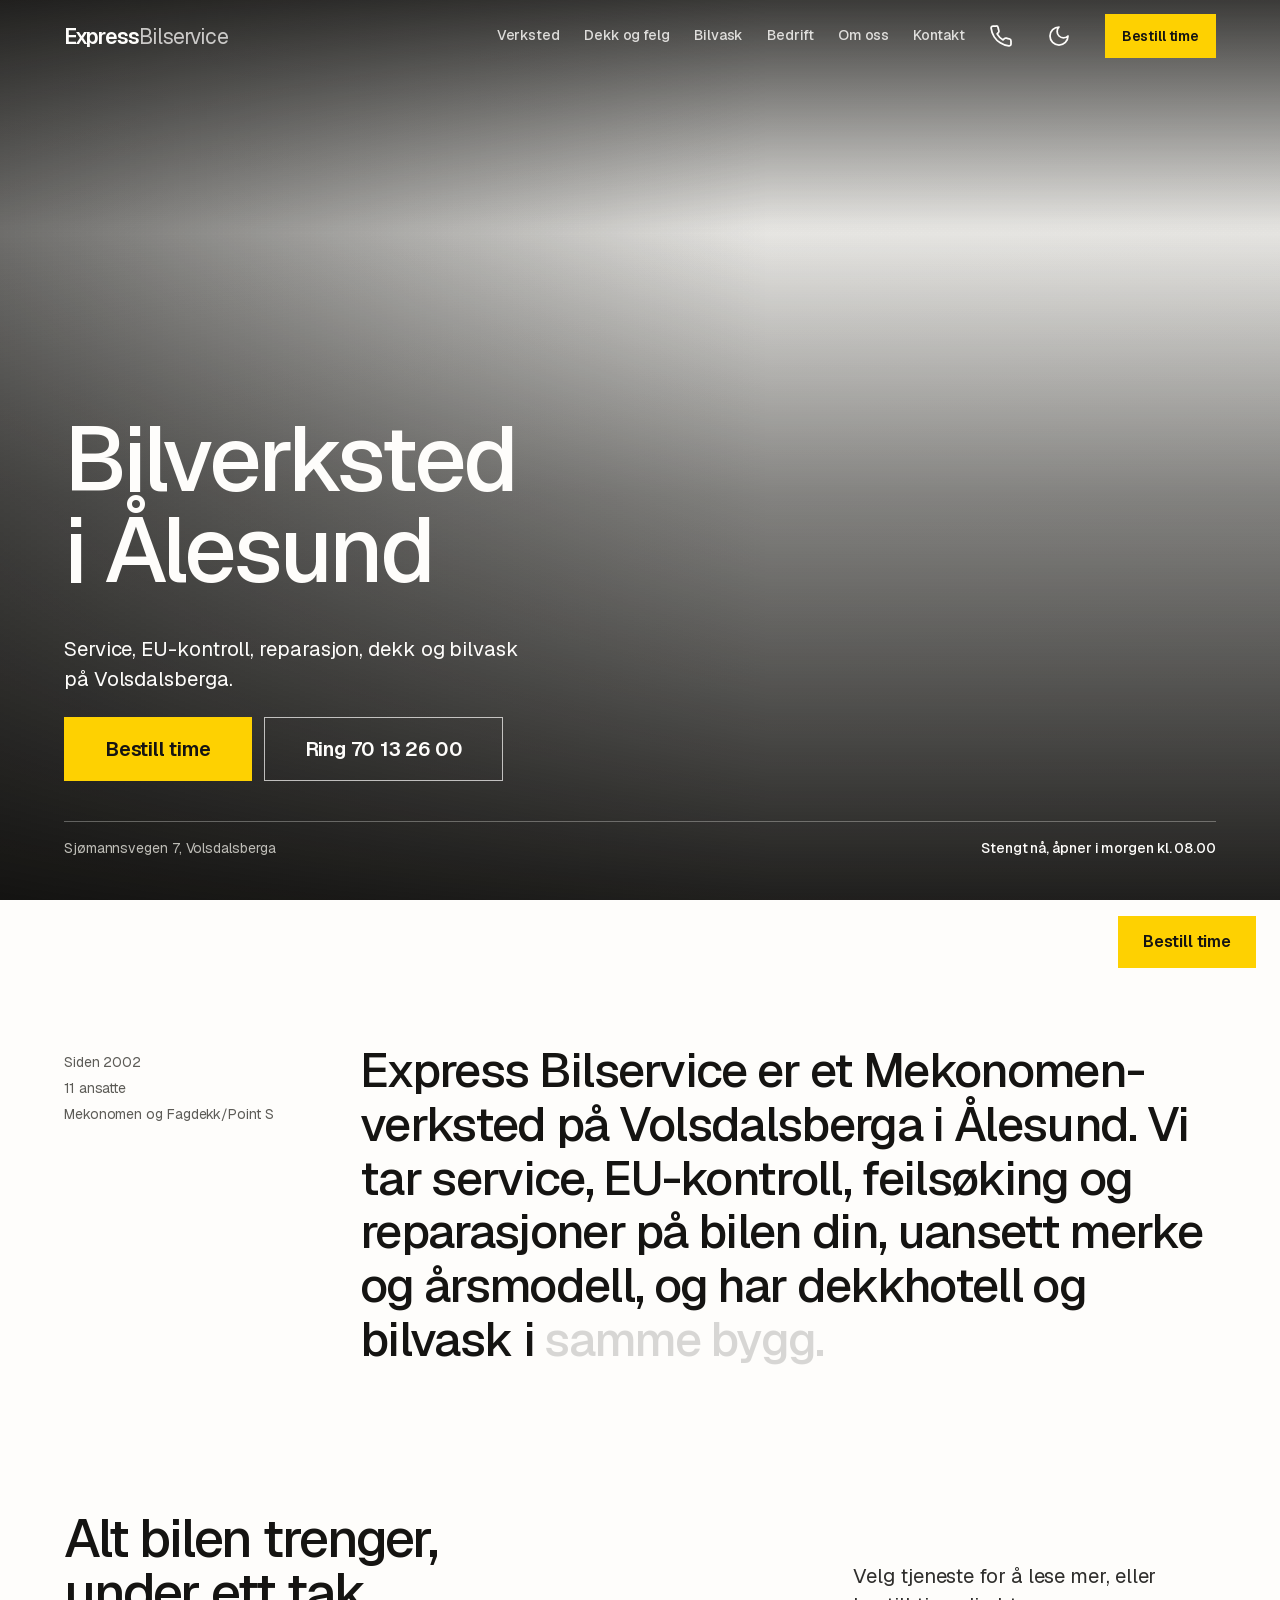
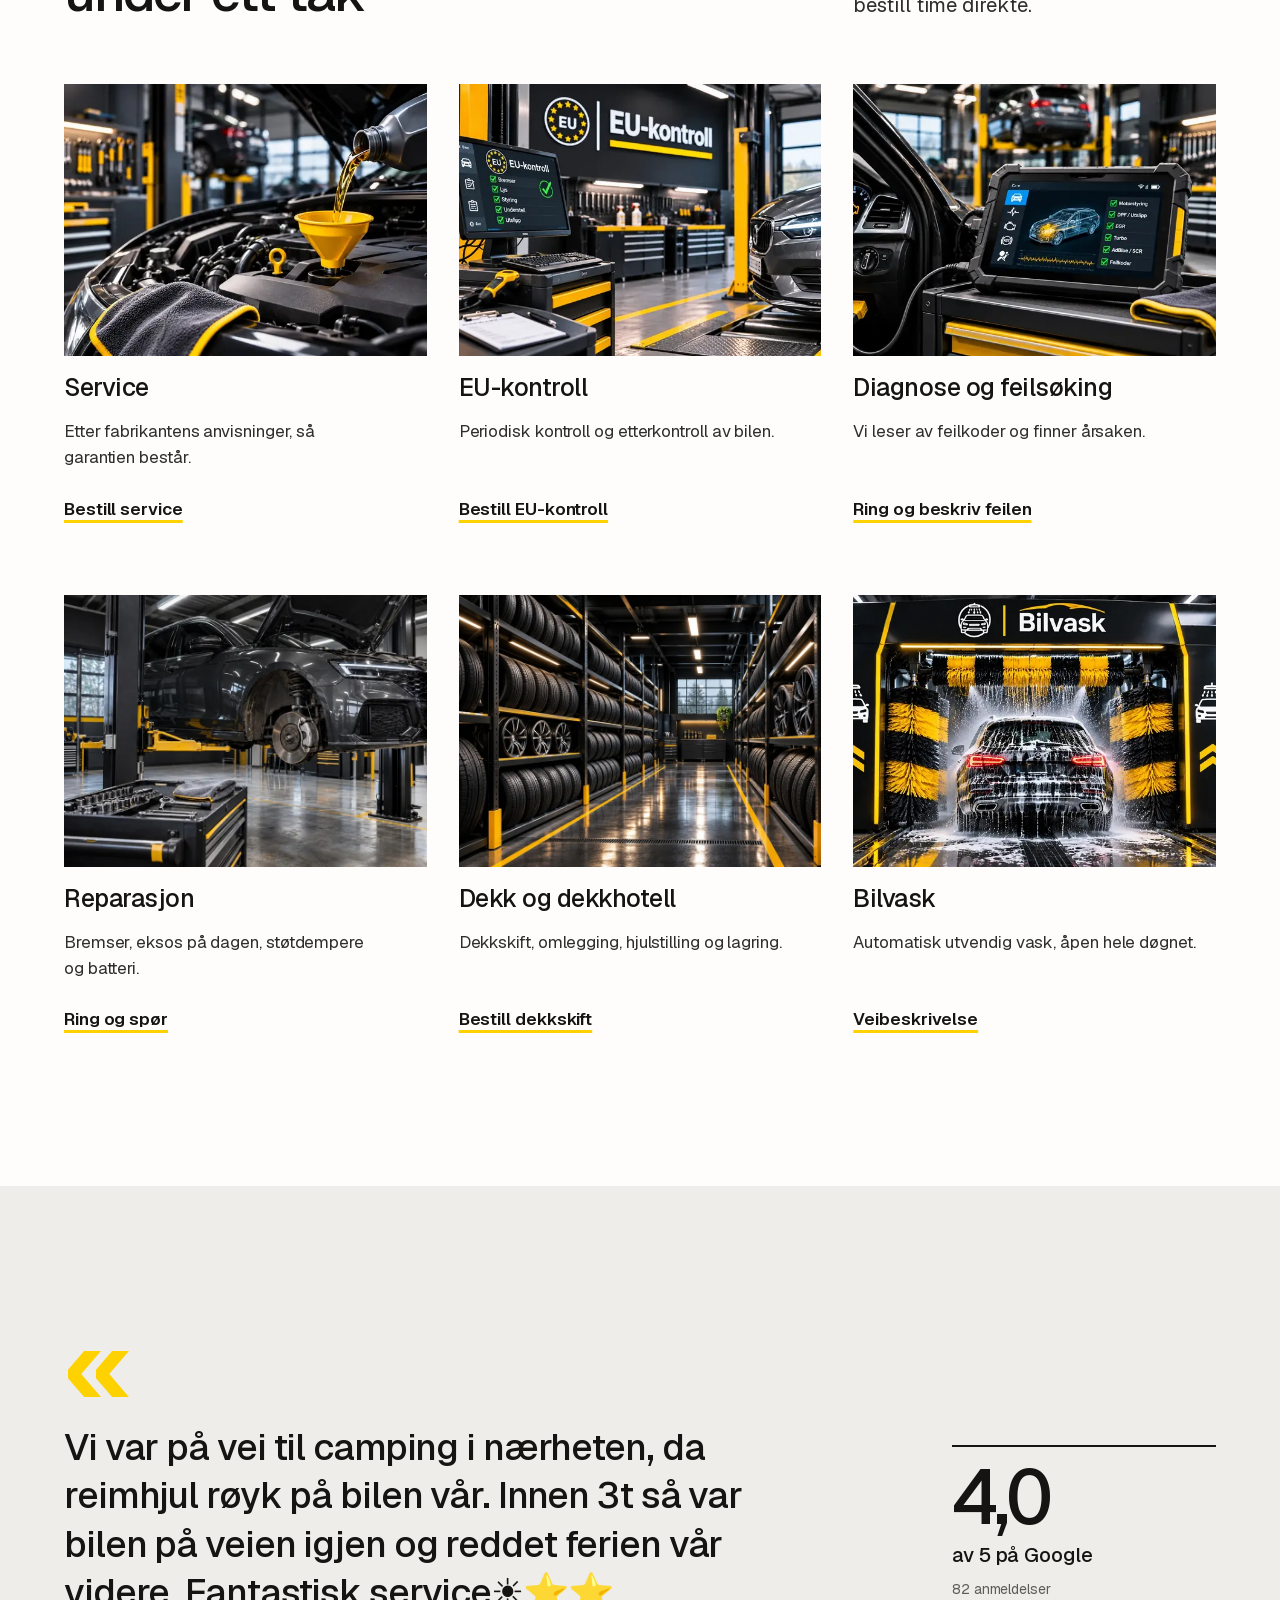
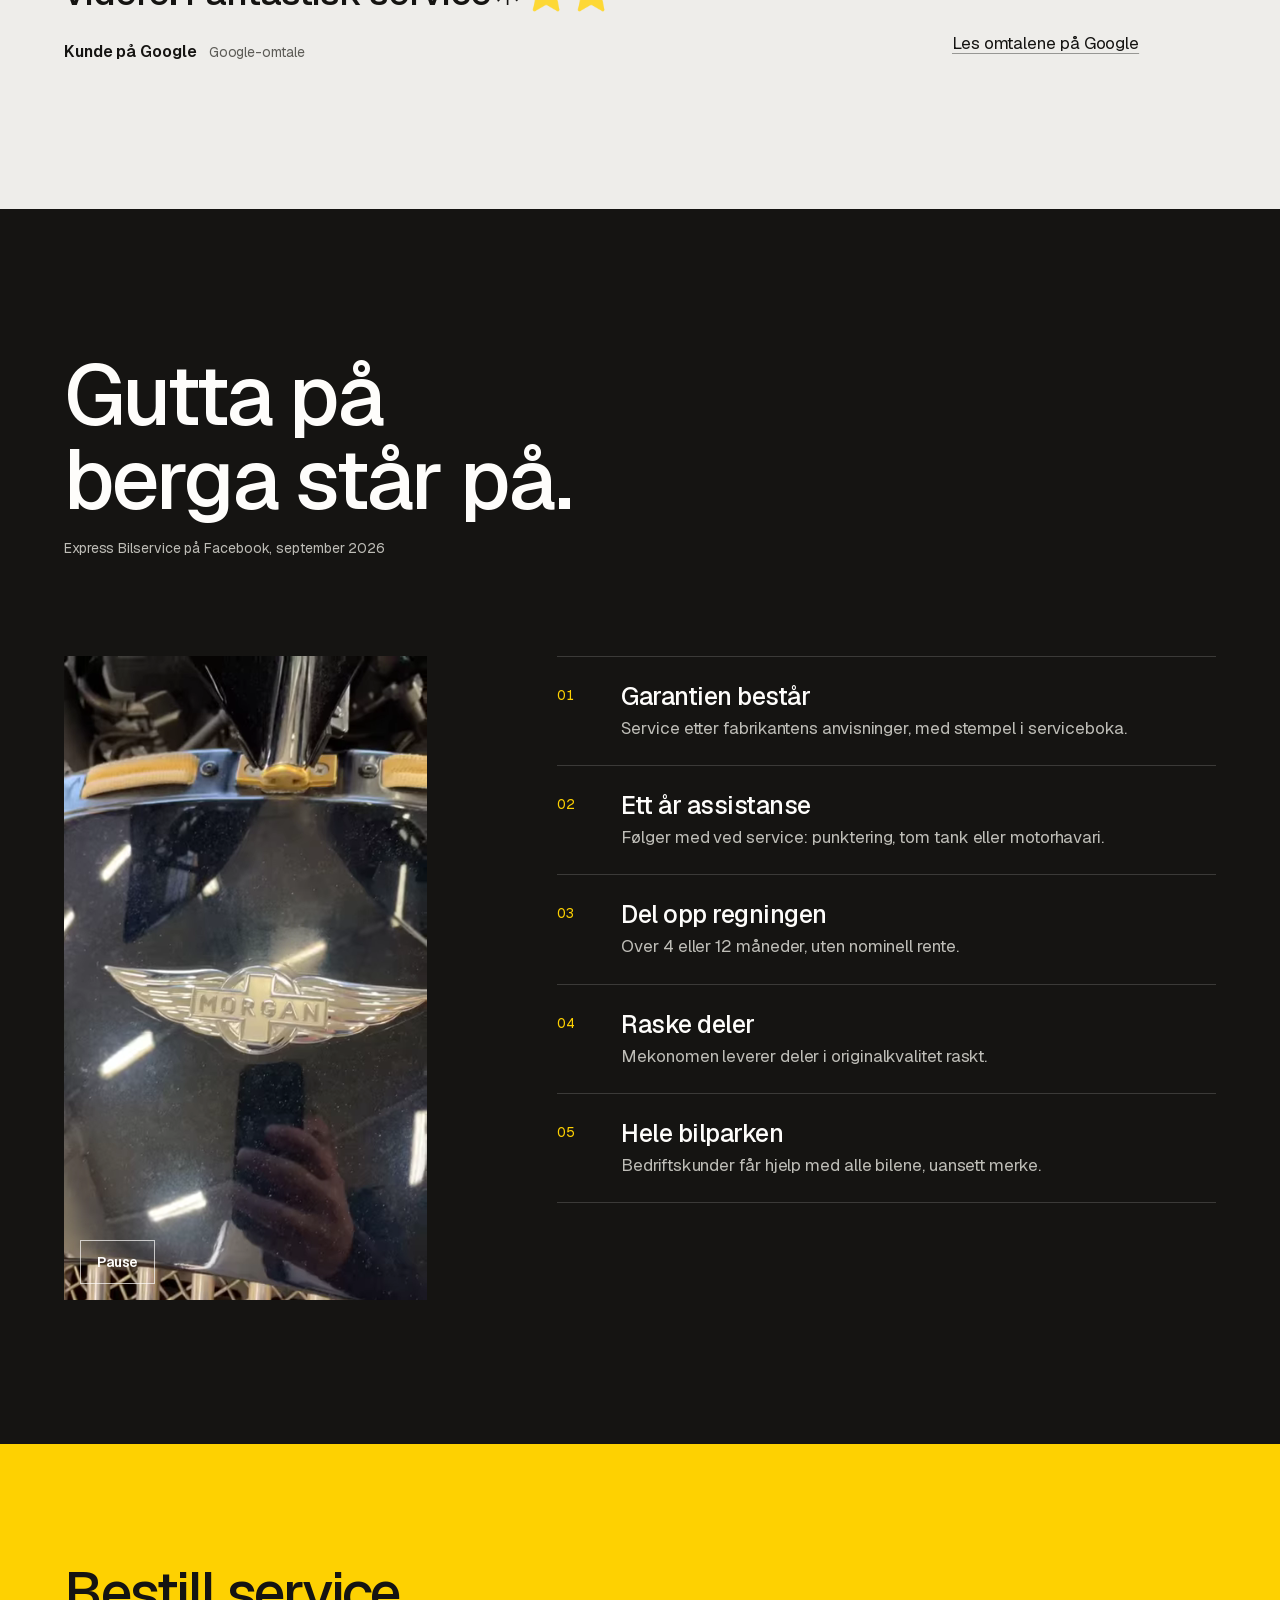
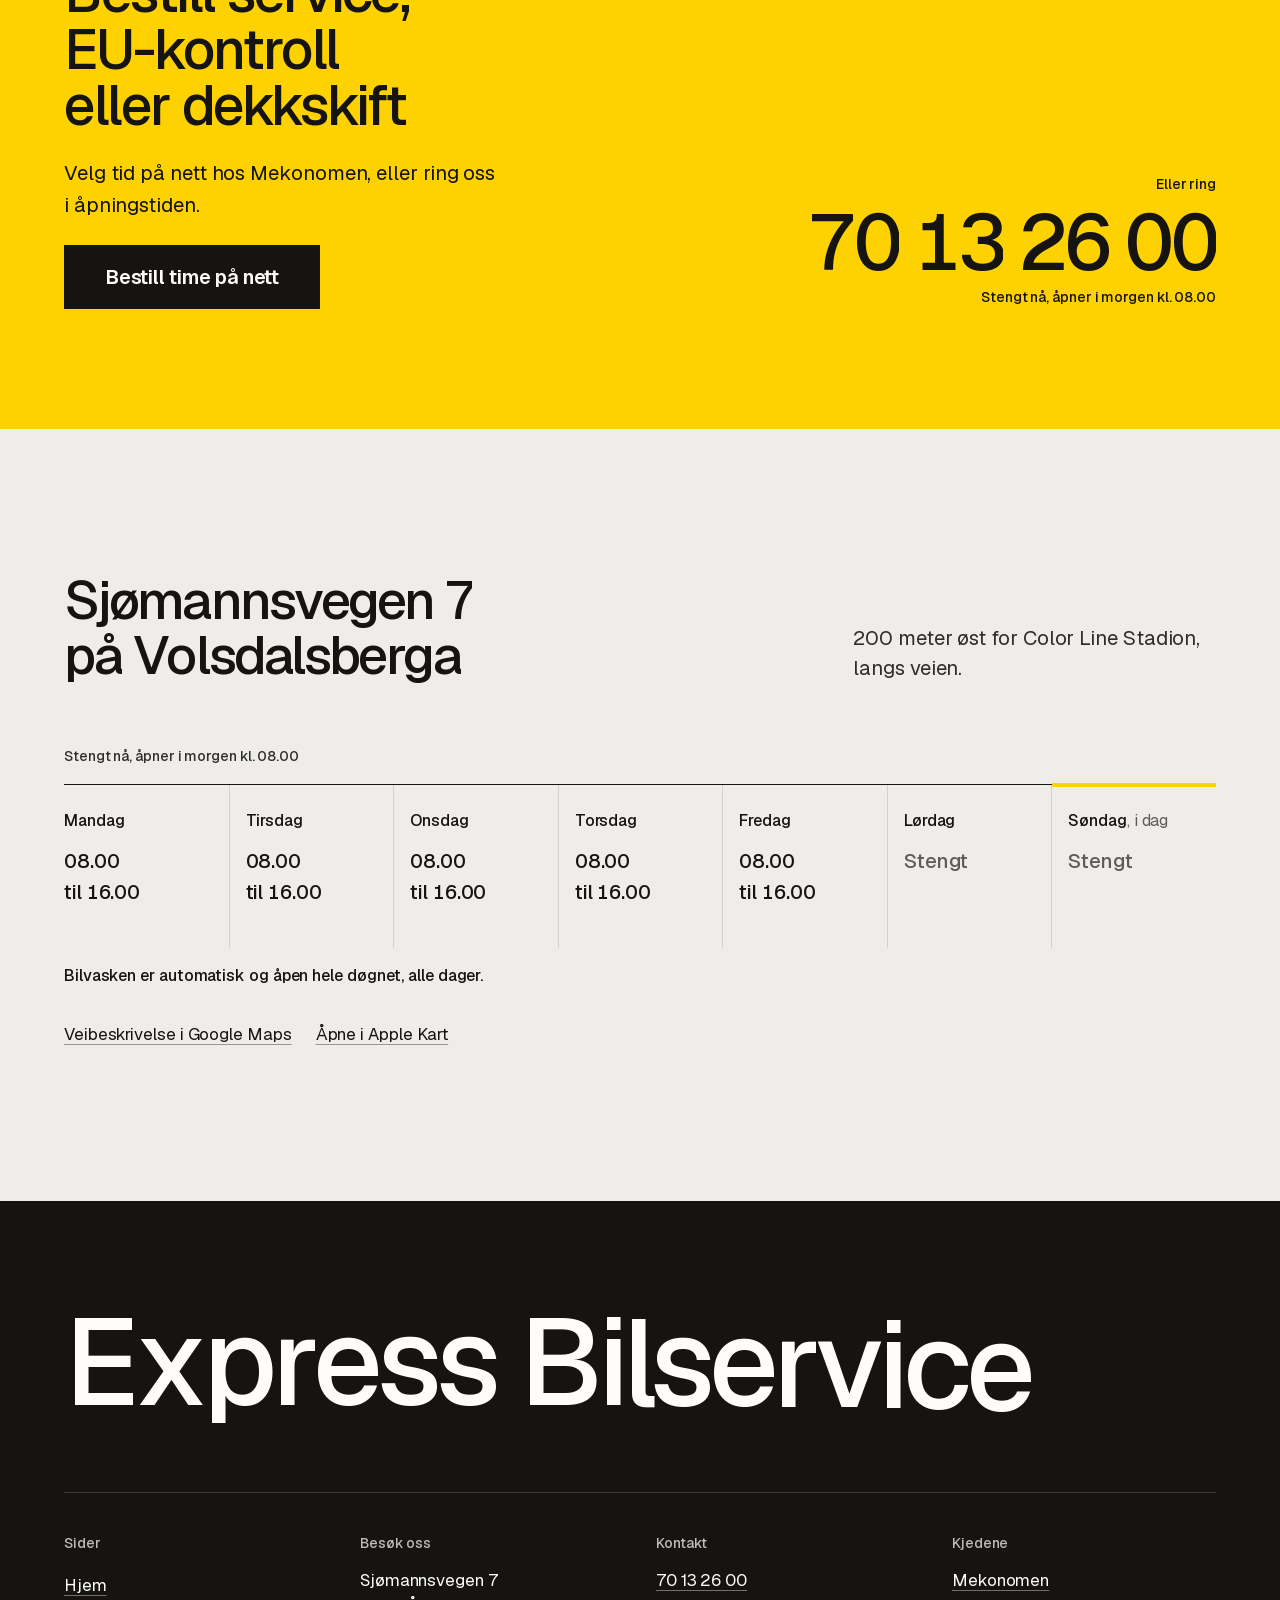
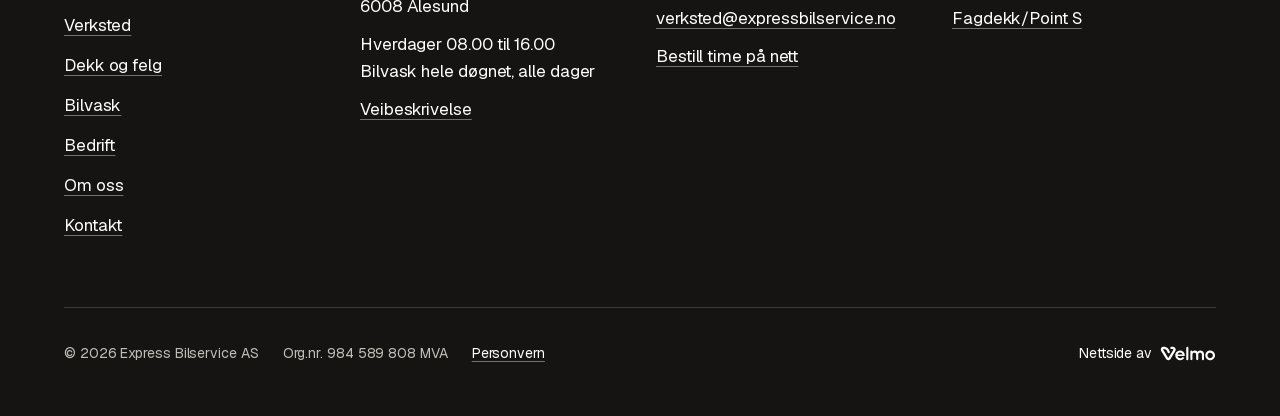
==== index.html @ e71cd9a6 "Oppdatert forhåndsvisning" ====
<!doctype html>
<html lang="nb">
<head>
  <meta charset="utf-8">
  <meta name="viewport" content="width=device-width, initial-scale=1, viewport-fit=cover">
  <title>Bilverksted og EU-kontroll i Ålesund | Express Bilservice</title>
  <meta name="description" content="Mekonomen-verksted på Volsdalsberga i Ålesund: service, EU-kontroll, diagnose, reparasjon, dekkhotell og døgnåpen bilvask. Ring 70 13 26 00.">
  <link rel="canonical" href="https://www.expressbilservice.no/">
  <meta name="robots" content="noindex, nofollow">
  <meta name="theme-color" content="#141414">
  <meta name="author" content="Velmo, velmo.no">
  <meta name="geo.region" content="NO-15">
  <meta name="geo.placename" content="Ålesund">
  <meta name="geo.position" content="62.46956;6.19339">
  <meta name="ICBM" content="62.46956, 6.19339">
  <meta name="format-detection" content="telephone=no">
  <meta property="og:type" content="website">
  <meta property="og:locale" content="nb_NO">
  <meta property="og:site_name" content="Express Bilservice">
  <meta property="og:title" content="Bilverksted og EU-kontroll i Ålesund | Express Bilservice">
  <meta property="og:description" content="Mekonomen-verksted på Volsdalsberga i Ålesund: service, EU-kontroll, diagnose, reparasjon, dekkhotell og døgnåpen bilvask. Ring 70 13 26 00.">
  <meta property="og:url" content="https://elieneama.github.io/express-bilservice-preview/">
  <meta property="og:image" content="https://elieneama.github.io/express-bilservice-preview/assets/brand/og-hjem.jpg">
  <meta property="og:image:type" content="image/jpeg">
  <meta property="og:image:width" content="1200">
  <meta property="og:image:height" content="630">
  <meta property="og:image:alt" content="Express Bilservice, bilverksted, dekkhotell og bilvask i Ålesund">
  <meta name="twitter:card" content="summary_large_image">
  <link rel="icon" href="favicon.svg?v=e9861fc3" type="image/svg+xml">
  <link rel="icon" href="favicon.ico?v=e9861fc3" sizes="48x48">
  <link rel="apple-touch-icon" href="apple-touch-icon.png?v=e9861fc3">
  <link rel="manifest" href="site.webmanifest">
  <link rel="preload" as="font" type="font/woff2" href="assets/fonts/geist.woff2" crossorigin>
  <link rel="preload" as="image" href="assets/img/bygg-kveld-m40-941.webp?v=1e204f71" imagesrcset="assets/img/bygg-kveld-m40-800.webp?v=2de76903 800w, assets/img/bygg-kveld-m40-941.webp?v=1e204f71 941w" imagesizes="100vw" media="(max-width: 40rem)" fetchpriority="high">
  <link rel="preload" as="image" href="assets/img/bygg-kveld-1600.webp?v=6ae3b700" imagesrcset="assets/img/bygg-kveld-800.webp?v=ba339b7c 800w, assets/img/bygg-kveld-1600.webp?v=6ae3b700 1600w, assets/img/bygg-kveld-1672.webp?v=ba9cb5f7 1672w" imagesizes="100vw" media="(min-width: 40.0625rem)" fetchpriority="high">
  <link rel="stylesheet" href="assets/css/bundle.css?v=b986843115">
  <script>(function(){var r=document.documentElement;r.classList.add('js');try{var m=localStorage.getItem('ebs-mode');if(m==='dark'||m==='light')r.dataset.mode=m;}catch(e){}var s=false;try{s=!!document.referrer&&new URL(document.referrer).origin===location.origin;}catch(e){}if(!matchMedia('(prefers-reduced-motion: reduce)').matches)r.classList.add(s?'is-nav':'is-first');})();</script>
  <script>window.SITE = {"hours":[["08:00","16:00"],["08:00","16:00"],["08:00","16:00"],["08:00","16:00"],["08:00","16:00"],null,null]};</script>
  <script type="application/ld+json">{"@context":"https://schema.org","@graph":[{"@type":["AutoRepair","TireShop"],"@id":"https://www.expressbilservice.no/#bedrift","name":"Express Bilservice","legalName":"Express Bilservice AS","url":"https://www.expressbilservice.no/","description":"Bilverksted, dekkhotell og bilvask på Volsdalsberga i Ålesund. Mekonomen-verksted og Fagdekk/Point S-verksted siden 2002.","telephone":"+47 70 13 26 00","email":"verksted@expressbilservice.no","image":["https://www.expressbilservice.no/assets/brand/og-hjem.jpg"],"address":{"@type":"PostalAddress","streetAddress":"Sjømannsvegen 7","postalCode":"6008","addressLocality":"Ålesund","addressRegion":"Møre og Romsdal","addressCountry":"NO"},"geo":{"@type":"GeoCoordinates","latitude":62.46956,"longitude":6.19339},"hasMap":"https://www.google.com/maps/search/?api=1&query=Express%20Bilservice%20AS%2C%20Sj%C3%B8mannsvegen%207%2C%206008%20%C3%85lesund","openingHoursSpecification":[{"@type":"OpeningHoursSpecification","dayOfWeek":["Monday","Tuesday","Wednesday","Thursday","Friday"],"opens":"08:00","closes":"16:00"}],"department":[{"@type":"AutoWash","@id":"https://www.expressbilservice.no/bilvask/#bilvask","name":"Express Bilservice bilvask","description":"Automatisk bilvask, åpen hele døgnet, alle dager.","url":"https://www.expressbilservice.no/bilvask/","image":"https://www.expressbilservice.no/assets/brand/og-bilvask.jpg","telephone":"+47 70 13 26 00","address":{"@type":"PostalAddress","streetAddress":"Sjømannsvegen 7","postalCode":"6008","addressLocality":"Ålesund","addressRegion":"Møre og Romsdal","addressCountry":"NO"},"openingHoursSpecification":[{"@type":"OpeningHoursSpecification","dayOfWeek":["Monday","Tuesday","Wednesday","Thursday","Friday","Saturday","Sunday"],"opens":"00:00","closes":"23:59"}]}],"foundingDate":"2002","numberOfEmployees":{"@type":"QuantitativeValue","value":11},"vatID":"NO984589808MVA","identifier":{"@type":"PropertyValue","propertyID":"Organisasjonsnummer","value":"984589808"},"areaServed":[{"@type":"City","name":"Ålesund"},{"@type":"AdministrativeArea","name":"Sunnmøre"}],"memberOf":[{"@type":"Organization","name":"Mekonomen","url":"https://www.mekonomen.no/"},{"@type":"Organization","name":"Fagdekk / Point S","url":"https://www.point-s.no/"}],"sameAs":["https://www.mekonomen.no/bilverksteder/alesund/express-bilservice-as","https://www.point-s.no/dekk-verksted-naer-meg/alesund/express-bilservice","https://www.facebook.com/expressbilservice/","https://virksomhet.brreg.no/nb/oppslag/enheter/984589808"],"logo":"https://www.expressbilservice.no/icon-512.png?v=e9861fc3","knowsAbout":["Bilservice etter fabrikantens anvisninger","EU-kontroll","Diagnose og feilsøking","Reparasjon","Oljeskift","Bremser","Eksosanlegg","Støtdempere","Bilbatteri","Småreparasjoner","Feriesjekk og servicekontroll","Dekkhotell","Dekkskift","Dekkomlegging og avbalansering","Dekkreparasjon","Hjulstilling","Salg av dekk og felg","Bilvask","Automatisk bilvask, utvendig, hele døgnet","Verksted for bedrifter og bilpark"],"potentialAction":{"@type":"ReserveAction","name":"Bestill verkstedtime","target":{"@type":"EntryPoint","urlTemplate":"https://bestill.mekonomen.no/workshops?workshop=6060-013","actionPlatform":["http://schema.org/DesktopWebPlatform","http://schema.org/MobileWebPlatform"]}},"hasOfferCatalog":{"@type":"OfferCatalog","name":"Tjenester","itemListElement":[{"@type":"Offer","itemOffered":{"@type":"Service","name":"Bilservice etter fabrikantens anvisninger"}},{"@type":"Offer","itemOffered":{"@type":"Service","name":"EU-kontroll"}},{"@type":"Offer","itemOffered":{"@type":"Service","name":"Diagnose og feilsøking"}},{"@type":"Offer","itemOffered":{"@type":"Service","name":"Reparasjon"}},{"@type":"Offer","itemOffered":{"@type":"Service","name":"Oljeskift"}},{"@type":"Offer","itemOffered":{"@type":"Service","name":"Bremser"}},{"@type":"Offer","itemOffered":{"@type":"Service","name":"Eksosanlegg"}},{"@type":"Offer","itemOffered":{"@type":"Service","name":"Støtdempere"}},{"@type":"Offer","itemOffered":{"@type":"Service","name":"Bilbatteri"}},{"@type":"Offer","itemOffered":{"@type":"Service","name":"Småreparasjoner"}},{"@type":"Offer","itemOffered":{"@type":"Service","name":"Feriesjekk og servicekontroll"}},{"@type":"Offer","itemOffered":{"@type":"Service","name":"Dekkhotell"}},{"@type":"Offer","itemOffered":{"@type":"Service","name":"Dekkskift"}},{"@type":"Offer","itemOffered":{"@type":"Service","name":"Dekkomlegging og avbalansering"}},{"@type":"Offer","itemOffered":{"@type":"Service","name":"Dekkreparasjon"}},{"@type":"Offer","itemOffered":{"@type":"Service","name":"Hjulstilling"}},{"@type":"Offer","itemOffered":{"@type":"Service","name":"Salg av dekk og felg"}},{"@type":"Offer","itemOffered":{"@type":"Service","name":"Bilvask"}},{"@type":"Offer","itemOffered":{"@type":"Service","name":"Automatisk bilvask, utvendig, hele døgnet"}},{"@type":"Offer","itemOffered":{"@type":"Service","name":"Verksted for bedrifter og bilpark"}}]}},{"@type":"WebSite","@id":"https://www.expressbilservice.no/#nettsted","url":"https://www.expressbilservice.no/","name":"Express Bilservice","inLanguage":"nb-NO","publisher":{"@id":"https://www.expressbilservice.no/#bedrift"}},{"@type":"WebPage","@id":"https://www.expressbilservice.no/#side","url":"https://www.expressbilservice.no/","name":"Bilverksted og EU-kontroll i Ålesund | Express Bilservice","description":"Mekonomen-verksted på Volsdalsberga i Ålesund: service, EU-kontroll, diagnose, reparasjon, dekkhotell og døgnåpen bilvask. Ring 70 13 26 00.","inLanguage":"nb-NO","isPartOf":{"@id":"https://www.expressbilservice.no/#nettsted"},"about":{"@id":"https://www.expressbilservice.no/#bedrift"},"breadcrumb":{"@type":"BreadcrumbList","itemListElement":[{"@type":"ListItem","position":1,"name":"Hjem","item":"https://www.expressbilservice.no/"}]},"primaryImageOfPage":"https://www.expressbilservice.no/assets/brand/og-hjem.jpg"}]}</script>
</head>
<body>
  <a class="skip" href="#main">Hopp til innholdet</a>
  <svg width="0" height="0" style="position:absolute" aria-hidden="true" focusable="false"><symbol id="i-phone" viewBox="0 0 24 24"><path d="M22 16.92v3a2 2 0 0 1-2.18 2 19.79 19.79 0 0 1-8.63-3.07 19.5 19.5 0 0 1-6-6 19.79 19.79 0 0 1-3.07-8.67A2 2 0 0 1 4.11 2h3a2 2 0 0 1 2 1.72 12.84 12.84 0 0 0 .7 2.81 2 2 0 0 1-.45 2.11L8.09 9.91a16 16 0 0 0 6 6l1.27-1.27a2 2 0 0 1 2.11-.45 12.84 12.84 0 0 0 2.81.7A2 2 0 0 1 22 16.92z"/></symbol><symbol id="i-moon" viewBox="0 0 24 24"><path d="M12 3a6 6 0 0 0 9 9 9 9 0 1 1-9-9Z"/></symbol><symbol id="i-sun" viewBox="0 0 24 24"><circle cx="12" cy="12" r="4"/><path d="M12 2v2M12 20v2M4.93 4.93l1.41 1.41M17.66 17.66l1.41 1.41M2 12h2M20 12h2M6.34 17.66l-1.41 1.41M19.07 4.93l-1.41 1.41"/></symbol></svg>
  <div class="loader on-night" aria-hidden="true">
    <p class="loader__word"><span class="l"><span class="li">Express</span></span><span class="l"><span class="li">Bilservice</span></span></p>
    <div class="loader__row"><span>Sjømannsvegen 7, Ålesund</span><span class="loader__count">000 %</span></div>
    <div class="loader__bar"><i></i></div>
  </div>
  <div class="curtain" aria-hidden="true"></div>
  <header class="nav">
    <div class="container nav__in">
      <a class="brand" href="./" aria-label="Express Bilservice, til forsiden"><span class="brand__a">Express</span><span class="brand__b">Bilservice</span></a>
      <nav class="nav__links" aria-label="Hovedmeny">
        <ul>
          <li><a href="./verksted/">Verksted</a></li>
          <li><a href="./dekk/">Dekk og felg</a></li>
          <li><a href="./bilvask/">Bilvask</a></li>
          <li><a href="./bedrift/">Bedrift</a></li>
          <li><a href="./om-oss/">Om oss</a></li>
          <li><a href="./kontakt/">Kontakt</a></li>
        </ul>
      </nav>
      <a class="nav__tel" href="tel:+4770132600" aria-label="Ring 70 13 26 00"><svg class="icon" aria-hidden="true" focusable="false"><use href="#i-phone"/></svg><span>70 13 26 00</span></a>
      <button class="iconbtn" type="button" data-mode-toggle aria-label="Bytt til mørk modus" aria-pressed="false"><svg class="icon i-moon" aria-hidden="true" focusable="false"><use href="#i-moon"/></svg><svg class="icon i-sun" aria-hidden="true" focusable="false"><use href="#i-sun"/></svg></button>
      <a class="btn btn--primary btn--sm nav__book" href="https://bestill.mekonomen.no/workshops?workshop=6060-013">Bestill time</a>
      <button class="burger" type="button" aria-expanded="false" aria-controls="meny"><span class="burger__lines" aria-hidden="true"><i></i><i></i></span><span class="burger__label">Meny</span></button>
    </div>
  </header>
  <div class="menu on-night" id="meny" hidden data-lenis-prevent>
    <ul>
      <li><a href="./" aria-current="page">Hjem</a></li>
      <li><a href="./verksted/">Verksted</a></li>
      <li><a href="./dekk/">Dekk og felg</a></li>
      <li><a href="./bilvask/">Bilvask</a></li>
      <li><a href="./bedrift/">Bedrift</a></li>
      <li><a href="./om-oss/">Om oss</a></li>
      <li><a href="./kontakt/">Kontakt</a></li>
    </ul>
    <div class="menu__foot">
      <a class="btn btn--primary" href="https://bestill.mekonomen.no/workshops?workshop=6060-013">Bestill time</a>
      <a class="link" href="tel:+4770132600">70 13 26 00</a>
      <a class="link" href="mailto:verksted@expressbilservice.no">verksted@expressbilservice.no</a>
    </div>
  </div>
  <div class="dock on-night" inert>
    <a class="btn btn--primary" href="https://bestill.mekonomen.no/workshops?workshop=6060-013">Bestill time</a>
    <a class="btn btn--ghost" href="tel:+4770132600"><svg class="icon" aria-hidden="true" focusable="false"><use href="#i-phone"/></svg>Ring</a>
  </div>
  <main id="main">
    <section class="hero on-night" aria-labelledby="hero-h">
      <div class="hero__media" data-slot="hero" data-alt="Verkstedet på Volsdalsberga i kveldslys"><picture><source media="(max-width: 40rem)" srcset="assets/img/bygg-kveld-m40-800.webp?v=2de76903 800w, assets/img/bygg-kveld-m40-941.webp?v=1e204f71 941w" sizes="100vw"><img src="assets/img/bygg-kveld-1600.webp?v=6ae3b700" srcset="assets/img/bygg-kveld-800.webp?v=ba339b7c 800w, assets/img/bygg-kveld-1600.webp?v=6ae3b700 1600w, assets/img/bygg-kveld-1672.webp?v=ba9cb5f7 1672w" sizes="(max-width: 40rem) 180vw, 100vw" width="1672" height="941" alt="Express Bilservice på Volsdalsberga i kveldslys, med skiltene Bilvask, Express Bilservice AS og Mekonomen over portene" fetchpriority="high" decoding="async" style="object-position: 40% 60%"></picture></div>
      <div class="hero__scrim" aria-hidden="true"></div>
      <div class="container hero__in">
        <h1 id="hero-h" class="hero__h" data-split>Bilverksted i Ålesund</h1>
        <div class="hero__say">
          <p class="lead">Service, EU-kontroll, reparasjon, dekk og bilvask på Volsdalsberga.</p>
          <div class="actions"><a class="btn btn--primary btn--lg" href="https://bestill.mekonomen.no/workshops?workshop=6060-013">Bestill time</a><a class="btn btn--ghost btn--lg" href="tel:+4770132600">Ring 70 13 26 00</a></div>
        </div>
        <div class="hero__corner"><span>Sjømannsvegen 7, Volsdalsberga</span><span class="status" data-status role="status" hidden></span></div>
      </div>
    </section>

    <section class="sec intro" aria-label="Om verkstedet">
      <div class="container intro__grid">
        <ul class="intro__facts" role="list"><li>Siden 2002</li><li>11 ansatte</li><li>Mekonomen og Fagdekk/Point S</li></ul>
        <p class="intro__text" data-scrub>Express Bilservice er et Mekonomen-verksted på Volsdalsberga i Ålesund. Vi tar service, EU-kontroll, feilsøking og reparasjoner på bilen din, uansett merke og årsmodell, og har dekkhotell og bilvask i samme bygg.</p>
      </div>
    </section>

    <section class="sec services" aria-labelledby="svc-h">
      <div class="container">
        <div class="head12">
          <h2 id="svc-h" data-split>Alt bilen trenger, under ett tak</h2>
          <p class="lead">Velg tjeneste for å lese mer, eller bestill time direkte.</p>
        </div>
        <ul class="svc" role="list" data-stagger>
          <li class="svc__card">
            <figure class="frame svc__frame" data-slot="kort-service" data-alt="Eget bilde for service"><img src="assets/img/oljeskift-1600.webp?v=725fd44e" srcset="assets/img/oljeskift-800.webp?v=e637995c 800w, assets/img/oljeskift-1600.webp?v=725fd44e 1600w, assets/img/oljeskift-1672.webp?v=cd1f7be4 1672w" sizes="(min-width: 60rem) 30vw, (min-width: 40rem) 46vw, 92vw" width="1672" height="941" alt="Motorolje helles gjennom en gul trakt i motorrommet på en bil" loading="lazy" decoding="async" style="object-position: 70% 55%"></figure>
            <h3 class="svc__t"><a href="./verksted/#service">Service</a></h3>
            <p class="svc__l">Etter fabrikantens anvisninger, så garantien består.</p>
            <a class="svc__book" href="https://bestill.mekonomen.no/workshops?workshop=6060-013">Bestill service</a>
          </li>
          <li class="svc__card">
            <figure class="frame svc__frame" data-slot="kort-eu-kontroll" data-alt="Eget bilde for eu-kontroll"><img src="assets/img/eu-kontroll-1600.webp?v=fffa3218" srcset="assets/img/eu-kontroll-800.webp?v=5efa8710 800w, assets/img/eu-kontroll-1600.webp?v=fffa3218 1600w, assets/img/eu-kontroll-1672.webp?v=a552291e 1672w" sizes="(min-width: 60rem) 30vw, (min-width: 40rem) 46vw, 92vw" width="1672" height="941" alt="Skjerm med sjekkliste for EU-kontroll ved siden av en bil på bremseprøvebenken" loading="lazy" decoding="async" style="object-position: 22% 50%"></figure>
            <h3 class="svc__t"><a href="./verksted/#eu-kontroll">EU-kontroll</a></h3>
            <p class="svc__l">Periodisk kontroll og etterkontroll av bilen.</p>
            <a class="svc__book" href="https://bestill.mekonomen.no/workshops?workshop=6060-013">Bestill EU-kontroll</a>
          </li>
          <li class="svc__card">
            <figure class="frame svc__frame" data-slot="kort-diagnose" data-alt="Eget bilde for diagnose og feilsøking"><img src="assets/img/diagnose-1600.webp?v=615b10a0" srcset="assets/img/diagnose-800.webp?v=86d7020d 800w, assets/img/diagnose-1600.webp?v=615b10a0 1600w, assets/img/diagnose-1671.webp?v=13479d3d 1671w" sizes="(min-width: 60rem) 30vw, (min-width: 40rem) 46vw, 92vw" width="1671" height="941" alt="Diagnoseverktøy koblet til bilen, med feilkoder og motordata på skjermen" loading="lazy" decoding="async" style="object-position: 62% 50%"></figure>
            <h3 class="svc__t"><a href="./verksted/#diagnose">Diagnose og feilsøking</a></h3>
            <p class="svc__l">Vi leser av feilkoder og finner årsaken.</p>
            <a class="svc__book" href="tel:+4770132600">Ring og beskriv feilen</a>
          </li>
          <li class="svc__card">
            <figure class="frame svc__frame" data-slot="kort-reparasjon" data-alt="Eget bilde for reparasjon"><img src="assets/img/reparasjon-1448.webp?v=3504a916" srcset="assets/img/reparasjon-800.webp?v=707eaae9 800w, assets/img/reparasjon-1448.webp?v=3504a916 1448w" sizes="(min-width: 60rem) 30vw, (min-width: 40rem) 46vw, 92vw" width="1448" height="1086" alt="Bil på løftebukk i verkstedet, med forhjulet av og bremseskiven synlig" loading="lazy" decoding="async" style="object-position: 50% 50%"></figure>
            <h3 class="svc__t"><a href="./verksted/#reparasjon">Reparasjon</a></h3>
            <p class="svc__l">Bremser, eksos på dagen, støtdempere og batteri.</p>
            <a class="svc__book" href="tel:+4770132600">Ring og spør</a>
          </li>
          <li class="svc__card">
            <figure class="frame svc__frame" data-slot="kort-dekk" data-alt="Eget bilde for dekk og dekkhotell"><img src="assets/img/dekkhotell-1448.webp?v=d71d2b89" srcset="assets/img/dekkhotell-800.webp?v=ea77168e 800w, assets/img/dekkhotell-1448.webp?v=d71d2b89 1448w" sizes="(min-width: 60rem) 30vw, (min-width: 40rem) 46vw, 92vw" width="1448" height="1086" alt="Dekkhotell med lange hyller fulle av dekk og hjul" loading="lazy" decoding="async" style="object-position: 50% 50%"></figure>
            <h3 class="svc__t"><a href="./dekk/">Dekk og dekkhotell</a></h3>
            <p class="svc__l">Dekkskift, omlegging, hjulstilling og lagring.</p>
            <a class="svc__book" href="https://bestill.mekonomen.no/workshops?workshop=6060-013">Bestill dekkskift</a>
          </li>
          <li class="svc__card">
            <figure class="frame svc__frame" data-slot="kort-bilvask" data-alt="Eget bilde for bilvask"><img src="assets/img/bilvask-1600.webp?v=711da6ae" srcset="assets/img/bilvask-800.webp?v=c2183291 800w, assets/img/bilvask-1600.webp?v=711da6ae 1600w, assets/img/bilvask-1672.webp?v=7c8f25cf 1672w" sizes="(min-width: 60rem) 30vw, (min-width: 40rem) 46vw, 92vw" width="1672" height="941" alt="Automatisk bilvaskemaskin med gule og sorte børster rundt en bil i skum" loading="lazy" decoding="async" style="object-position: 50% 45%"></figure>
            <h3 class="svc__t"><a href="./bilvask/">Bilvask</a></h3>
            <p class="svc__l">Automatisk utvendig vask, åpen hele døgnet.</p>
            <a class="svc__book" href="https://www.google.com/maps/search/?api=1&query=Express%20Bilservice%20AS%2C%20Sj%C3%B8mannsvegen%207%2C%206008%20%C3%85lesund">Veibeskrivelse</a>
          </li>
        </ul>
      </div>
    </section>

    <section class="sec reviews block" aria-labelledby="rev-h">
      <div class="container reviews__grid">
        <h2 id="rev-h" class="visually-hidden">Kundeomtaler</h2>
        <div class="quotes" data-stagger>
          <figure class="quote">
            <span class="quote__mark" aria-hidden="true">«</span>
            <blockquote cite="https://www.google.com/maps/search/?api=1&query=Express%20Bilservice%20AS%2C%20Sj%C3%B8mannsvegen%207%2C%206008%20%C3%85lesund"><p>Vi var på vei til camping i nærheten, da reimhjul røyk på bilen vår. Innen 3t så var bilen på veien igjen og reddet ferien vår videre. Fantastisk service☀️⭐️⭐️</p></blockquote>
            <figcaption><strong>Kunde på Google</strong>Google-omtale</figcaption>
          </figure>
        </div>
        <div class="score">
          <p class="score__n" data-count-dec="4,0">4,0</p>
          <p class="score__l">av 5 på Google</p>
          <p class="score__s">82 anmeldelser</p>
          <a class="link" href="https://www.google.com/maps/search/?api=1&query=Express%20Bilservice%20AS%2C%20Sj%C3%B8mannsvegen%207%2C%206008%20%C3%85lesund">Les omtalene på Google</a>
        </div>
      </div>
    </section>

    <section class="dark" aria-labelledby="dark-h">
      <div class="container">
        <h2 id="dark-h" class="dark__say" data-scrub>Gutta på berga står på.</h2>
        <p class="dark__by">Express Bilservice på Facebook, september 2026</p>
        <div class="dark__grid">
          <figure class="reel__frame" data-loop>
            <video muted loop playsinline preload="none" poster="assets/video/verksted-plakat.webp" aria-label="Klipp fra verkstedet: en klassisk bil sett tett på">
              <source src="assets/video/verksted.mp4" type="video/mp4">
              <source src="assets/video/verksted.webm" type="video/webm">
            </video>
            <button class="btn btn--ghost btn--sm reel__toggle" type="button" data-loop-toggle aria-pressed="true">Pause</button>
          </figure>
          <ol class="reasons" data-stagger>
            <li><h3>Garantien består</h3><p>Service etter fabrikantens anvisninger, med stempel i serviceboka.</p></li>
            <li><h3>Ett år assistanse</h3><p>Følger med ved service: punktering, tom tank eller motorhavari.</p></li>
            <li><h3>Del opp regningen</h3><p>Over 4 eller 12 måneder, uten nominell rente.</p></li>
            <li><h3>Raske deler</h3><p>Mekonomen leverer deler i originalkvalitet raskt.</p></li>
            <li><h3>Hele bilparken</h3><p>Bedriftskunder får hjelp med alle bilene, uansett merke.</p></li>
          </ol>
        </div>
      </div>
    </section>

    <section class="book" id="bestill" aria-labelledby="book-h">
      <div class="container book__grid">
        <div class="book__text">
          <h2 id="book-h" data-split>Bestill service, EU-kontroll eller dekkskift</h2>
          <p class="book__lead">Velg tid på nett hos Mekonomen, eller ring oss i åpningstiden.</p>
          <a class="btn btn--dark btn--lg" href="https://bestill.mekonomen.no/workshops?workshop=6060-013">Bestill time på nett</a>
        </div>
        <div class="book__call">
          <small>Eller ring</small>
          <a class="book__num" href="tel:+4770132600" data-digits aria-label="Ring 70 13 26 00">70 13 26 00</a>
          <p class="status" data-status role="status" hidden></p>
        </div>
      </div>
    </section>
    
    <section class="sec visit block" id="apent" aria-labelledby="apent-h">
      <div class="container">
        <div class="head12">
          <h2 id="apent-h" data-split>Sjømannsvegen 7 på Volsdalsberga</h2>
          <p class="lead">200 meter øst for Color Line Stadion, langs veien.</p>
        </div>
        <p class="status" data-status role="status" hidden></p>
        <dl class="week" data-hours aria-label="Åpningstider for verkstedet"><div><dt>Mandag</dt><dd><span>08.00</span> <span>til 16.00</span></dd></div><div><dt>Tirsdag</dt><dd><span>08.00</span> <span>til 16.00</span></dd></div><div><dt>Onsdag</dt><dd><span>08.00</span> <span>til 16.00</span></dd></div><div><dt>Torsdag</dt><dd><span>08.00</span> <span>til 16.00</span></dd></div><div><dt>Fredag</dt><dd><span>08.00</span> <span>til 16.00</span></dd></div><div class="is-closed"><dt>Lørdag</dt><dd>Stengt</dd></div><div class="is-closed"><dt>Søndag</dt><dd>Stengt</dd></div></dl>
        <p class="visit__wash">Bilvasken er automatisk og åpen hele døgnet, alle dager.</p>
        <p class="visit__links"><a class="link" href="https://www.google.com/maps/search/?api=1&query=Express%20Bilservice%20AS%2C%20Sj%C3%B8mannsvegen%207%2C%206008%20%C3%85lesund">Veibeskrivelse i Google Maps</a><a class="link" href="https://maps.apple.com/?q=Express%20Bilservice&address=Sj%C3%B8mannsvegen%207%2C%206008%20%C3%85lesund&ll=62.46956,6.19339">Åpne i Apple Kart</a></p>
        
      </div>
    </section>
  </main>
  <footer class="foot on-night">
    <div class="container">
      <p class="foot__mast" aria-hidden="true"><span>Express Bilservice</span></p>
      <div class="foot__grid">
        <nav aria-label="Sider">
          <p class="foot__h">Sider</p>
          <ul>
            <li><a class="link" href="./">Hjem</a></li>
            <li><a class="link" href="./verksted/">Verksted</a></li>
            <li><a class="link" href="./dekk/">Dekk og felg</a></li>
            <li><a class="link" href="./bilvask/">Bilvask</a></li>
            <li><a class="link" href="./bedrift/">Bedrift</a></li>
            <li><a class="link" href="./om-oss/">Om oss</a></li>
            <li><a class="link" href="./kontakt/">Kontakt</a></li>
          </ul>
        </nav>
        <div>
          <p class="foot__h">Besøk oss</p>
          <p>Sjømannsvegen 7<br>6008 Ålesund</p>
          <p>Hverdager 08.00 til 16.00<br>Bilvask hele døgnet, alle dager</p>
          <p><a class="link" href="https://www.google.com/maps/search/?api=1&query=Express%20Bilservice%20AS%2C%20Sj%C3%B8mannsvegen%207%2C%206008%20%C3%85lesund">Veibeskrivelse</a></p>
        </div>
        <div>
          <p class="foot__h">Kontakt</p>
          <p><a class="link" href="tel:+4770132600">70 13 26 00</a></p>
          <p><a class="link" href="mailto:verksted@expressbilservice.no">verksted@expressbilservice.no</a></p>
          <p><a class="link" href="https://bestill.mekonomen.no/workshops?workshop=6060-013">Bestill time på nett</a></p>
        </div>
        <div>
          <p class="foot__h">Kjedene</p>
          <p><a class="link" href="https://www.mekonomen.no/bilverksteder/alesund/express-bilservice-as">Mekonomen</a></p>
          <p><a class="link" href="https://www.point-s.no/dekk-verksted-naer-meg/alesund/express-bilservice">Fagdekk/Point S</a></p>
        </div>
      </div>
      <div class="foot__base">
        <p class="foot__legal"><span>&copy; <span data-year>2026</span> Express Bilservice AS</span><span>Org.nr. 984 589 808 MVA</span><a class="link" href="./personvern/">Personvern</a></p>
        <a class="credit" href="https://velmo.no" aria-label="Nettside av Velmo, velmo.no"><span>Nettside av</span><span class="credit__logo" aria-hidden="true"></span></a>
        
      </div>
    </div>
  </footer>
  <script>window.hallmarkSlots = (m) => { for (const [k, v] of Object.entries(m)) { const s = document.querySelector(`[data-slot="${k}"]`); if (!s) continue; const im = new Image(); im.src = typeof v === 'string' ? v : v.src; im.alt = (typeof v === 'object' && v.alt) || s.dataset.alt || ''; s.querySelectorAll(':scope > img').forEach((o) => o.remove()); s.prepend(im); } };
  document.querySelectorAll('[data-slot] img').forEach((i) => { if (i.complete && !i.naturalWidth) i.remove(); else i.addEventListener('error', () => i.remove(), { once: true }); });</script>
  <script src="assets/vendor/gsap.min.js" defer></script>
  <script src="assets/vendor/ScrollTrigger.min.js" defer></script>
  <script src="assets/vendor/lenis.min.js" defer></script>
  <script src="assets/js/site.js?v=9fabcc8343" defer></script>
</body>
</html>
---- assets/css/bundle.css ----
/* Hallmark · shape: Marquee Hero, seven pages, redirected to the client's reference (ESR Bespoke) · genre: editorial · theme: Formwork base (deal 2/3, seed bilverksted-dekkhotell-bilvask-lesund-531c·e104b753·2026-11-23·r0), re-set by request to the client's signage palette and a Geist grotesk · job: book · draw: c5e051
 * hero: Poster (the client's building at dusk, head low left) · nav: full-width bar, clear over the photo and paper when scrolled, yellow Bestill always visible · footer: mast · imagery: photographs in natural colour: the client's own (building, wash bay, a workshop reel, a tyre hotel image) + Wikimedia Commons stand-ins · signature: the workshop phone number set huge in the yellow booking band · palette: white paper, sign black, signage yellow, concrete gray blocks
 * axes: light/grotesk/neutral · posture: restrained, with one signage-yellow booking band · contrast: pass · fold: pass · v2.0.0 */
/* Hallmark · pre-emit critique: P4 H5 E4 S4 R4 V4 · weakest: S, a grotesk on white could be any garage; the client's own building at dusk, their yellow signage colour and their own words (Gutta på berga står på) carry the specificity */
/* Hallmark · waive 39b · a.btn--lg is 64px tall in the hero and the booking band · the client asked for a prominent Bestill time button, so the two booking controls are set one size up */
/* Hallmark · waive 77 · the contact page's three questions sit on seven columns beside their head · a short practical FAQ about finding the workshop, set at the same composition as the other pages */
/* Hallmark · dismissed 25 · .intro__text is a statement at section size, 30ch at 52px is an 830px line, not running prose */
/* Hallmark · answered F4 · the booking band is signage yellow, so its one button inverts to sign black; every other primary is the yellow recipe */
@font-face { font-family: 'Geist'; font-style: normal; font-weight: 400 600; font-display: swap; src: url('../fonts/geist.woff2') format('woff2'); unicode-range: U+0000-00FF, U+0131, U+0152-0153, U+02BB-02BC, U+02C6, U+02DA, U+02DC, U+0304, U+0308, U+0329, U+2000-206F, U+20AC, U+2122, U+2191, U+2193, U+2212, U+2215, U+FEFF, U+FFFD; }

:root {
  color-scheme: light;
  --space-3xs: 2px; --space-2xs: 4px; --space-xs: 8px; --space-sm: 12px; --space-md: 16px; --space-lg: 24px; --space-xl: 40px; --space-2xl: 64px; --space-3xl: 96px; --space-4xl: 144px;
  --text-xs: 0.8125rem; --text-sm: 0.875rem; --text-md: 1rem; --text-lg: 1.25rem; --text-xl: 1.5625rem; --text-2xl: 1.953rem; --text-3xl: 2.441rem;
  --text-display-s: clamp(2.25rem, 4vw + 0.5rem, 3.75rem); --text-display: clamp(2.75rem, 5vw + 1rem, 5.25rem);
  --text-section: clamp(2rem, 2.5vw + 1rem, 3.5rem); --text-title: clamp(1.25rem, 0.75vw + 0.875rem, 1.625rem); --text-lead: clamp(1.125rem, 0.35vw + 1rem, 1.375rem);
  --ease-out: cubic-bezier(0.16, 1, 0.3, 1); --ease-in: cubic-bezier(0.7, 0, 0.84, 0); --ease-in-out: cubic-bezier(0.65, 0, 0.35, 1);
  --dur-micro: 120ms; --dur-short: 220ms; --dur-long: 420ms;
  --color-error: oklch(52% 0.19 27); --color-success: oklch(50% 0.12 150);
  --container: 1440px; --gutter: 64px; --gap-columns: 32px; --section-gap-s: 120px; --section-gap: 144px; --section-gap-l: 176px;
  --z-base: 1; --z-raised: 10; --z-dropdown: 100; --z-sticky: 200; --z-sticky-nav: 300; --z-modal: 400; --z-toast: 500; --z-tooltip: 600;
  --color-paper: oklch(74% 0.008 80); --color-paper-2: oklch(69% 0.009 80); --color-paper-3: oklch(64% 0.01 80);
  --color-plate: oklch(82% 0.007 80); --color-plate-ink: oklch(95% 0.006 80);
  --color-ink: oklch(18% 0.005 270); --color-ink-2: oklch(28% 0.006 80); --color-muted: oklch(31.5% 0.008 80);
  --color-rule: oklch(64% 0.01 80);
  --color-accent: oklch(66% 0.21 38); --color-accent-ink: oklch(18% 0.005 270); --color-focus: oklch(42% 0.15 38);
  --color-accent-deep: oklch(48% 0.17 38);
  --texture-opacity: 0.05;
  --font-display: "Geist", ui-sans-serif, system-ui, sans-serif; --font-body: "Geist", ui-sans-serif, system-ui, sans-serif;
  --font-outlier: "Geist", ui-sans-serif, system-ui, sans-serif;
  --radius-card: 0; --radius-pill: 0; --rule-hair: 1px; --rule-bar: 3px;
  --shadow-card: 6px 6px 0 var(--color-ink);
  --tracking-display: -0.005em; --display-weight: 700;
}

*, *::before, *::after { box-sizing: border-box; }
html, body { overflow-x: clip; }
html { scrollbar-color: var(--color-muted) var(--color-paper); scroll-padding-top: var(--space-3xl); }
body { margin: 0; background: var(--color-paper); color: var(--color-ink); font-family: var(--font-body); font-size: var(--text-md); line-height: 1.55; -webkit-font-smoothing: antialiased; caret-color: var(--color-accent); }
::selection { background: color-mix(in oklab, var(--color-accent) 35%, transparent); }
:focus-visible { outline: 2px solid var(--color-focus); outline-offset: 2px; }
a { color: inherit; text-decoration-thickness: 1px; text-underline-offset: 0.16em; }
h1, h2, h3 { margin: 0; font-family: var(--font-display); font-weight: var(--display-weight, 700); font-synthesis: none; letter-spacing: var(--tracking-display); line-height: 1.05; overflow-wrap: break-word; min-width: 0; text-wrap: balance; }
h1 { max-width: 20ch; font-size: var(--text-display); } h2 { max-width: 30ch; font-size: var(--text-section); } h3 { max-width: 40ch; font-size: var(--text-title); line-height: 1.2; }
.lead { font-size: var(--text-lead); line-height: 1.45; max-width: 52ch; }
p { margin: 0; text-wrap: pretty; }
p:not([class]) { max-width: 65ch; }
img, video { max-width: 100%; height: auto; display: block; }
svg { display: block; }
[hidden] { display: none !important; }
button, input, select, textarea { font: inherit; }
.container { width: 100%; max-width: var(--container); margin-inline: auto; padding-inline: var(--gutter); box-sizing: border-box; }
.num, .figure, td.num { font-variant-numeric: tabular-nums; }
.visually-hidden { position: absolute; width: 1px; height: 1px; overflow: hidden; clip-path: inset(50%); white-space: nowrap; }
[data-slot] { position: relative; overflow: hidden; background: linear-gradient(160deg, var(--color-paper-2, var(--color-paper)), var(--color-paper-3, var(--color-paper))); }
[data-slot] > picture { display: contents; }
[data-slot] > img, [data-slot] > picture > img { position: absolute; inset: 0; width: 100%; height: 100%; object-fit: cover; z-index: 1; }
[data-slot]:has(> img, > picture) > :not(img, picture):not([data-keep]) { display: none !important; }
@media (max-width: 60rem) { :root { --gutter: 24px; --section-gap-s: 80px; --section-gap: 96px; --section-gap-l: 120px; } }
@media (max-width: 40rem) { :root { --gutter: 16px; --section-gap-s: 56px; --section-gap: 72px; --section-gap-l: 96px; --gap-columns: 16px; } }
@media (prefers-reduced-motion: reduce) { *:not(.keep-motion), *:not(.keep-motion)::before, *:not(.keep-motion)::after { animation-duration: 0.01ms !important; animation-iteration-count: 1 !important; transition-duration: 0.01ms !important; scroll-behavior: auto !important; } }
/* photographs: natural colour (the client asked for no greyed-out pictures, 23.11.2026) */


/* ---------- Tokens: the client's signage palette and a grotesk, by request ---------- */
:root {
  color-scheme: light;
  --font-display: "Geist", ui-sans-serif, system-ui, sans-serif; --font-body: "Geist", ui-sans-serif, system-ui, sans-serif; --font-outlier: "Geist", ui-sans-serif, system-ui, sans-serif;
  --display-weight: 500; --tracking-display: -0.035em;
  --nav-h: 72px;
  --text-hero: clamp(3rem, 7.2vw, 7.25rem);
  --text-statement: clamp(1.625rem, 2.75vw, 2.75rem);
  --text-figure: clamp(4rem, 11vw, 10.5rem);
  --text-mast: clamp(2.75rem, 9.6vw, 8.75rem);
  --color-paper: oklch(99.4% 0.003 93); --color-paper-2: oklch(94.5% 0.004 93); --color-paper-3: oklch(91.2% 0.005 93);
  --color-plate: oklch(94.5% 0.004 93); --color-plate-ink: oklch(99.4% 0.003 93);
  --color-ink: oklch(19.1% 0.004 93); --color-ink-2: oklch(30.1% 0.004 93); --color-muted: oklch(47.3% 0.008 93);
  --color-rule: oklch(86% 0.007 93);
  --color-accent: oklch(87.5% 0.179 93); --color-accent-ink: oklch(19.1% 0.004 93); --color-focus: oklch(19.1% 0.004 93);
  --color-accent-deep: oklch(72.7% 0.149 93); --color-accent-hover: oklch(91% 0.16 95);
  --color-shadow: oklch(19.1% 0.004 93);
  --color-night: oklch(19.1% 0.004 93); --color-night-2: oklch(25.2% 0.004 93);
  --color-night-ink: oklch(99.4% 0.003 93); --color-night-muted: oklch(79.7% 0.008 93);
  --color-night-rule: oklch(34.8% 0.004 93);
  --color-focus-night: oklch(87.5% 0.179 93);
  --scrim: oklch(14% 0.004 93);
}
:root[data-mode="dark"] {
  color-scheme: dark;
  --color-paper: oklch(19.1% 0.004 93); --color-paper-2: oklch(22.6% 0.004 93); --color-paper-3: oklch(25.6% 0.004 93);
  --color-plate: oklch(22.6% 0.004 93);
  --color-ink: oklch(99.4% 0.003 93); --color-ink-2: oklch(87.5% 0.007 93); --color-muted: oklch(73.3% 0.008 93);
  --color-rule: oklch(33% 0.005 93);
  --color-focus: oklch(87.5% 0.179 93);
  --color-shadow: oklch(8% 0.004 93);
  --color-night: oklch(14.5% 0.004 93); --color-night-2: oklch(22.6% 0.004 93);
}

/* ---------- Base ---------- */
html { scroll-padding-top: calc(var(--nav-h) + var(--space-xl)); }
body { font-size: 1.0625rem; letter-spacing: -0.005em; }
h1, h2, h3 { letter-spacing: var(--tracking-display); }
h3 { line-height: 1.2; letter-spacing: -0.02em; }
.on-night { --color-focus: var(--color-focus-night); color: var(--color-night-ink); }
.skip { position: fixed; left: var(--space-md); top: var(--space-md); z-index: var(--z-toast); padding: var(--space-sm) var(--space-md); background: var(--color-accent); color: var(--color-accent-ink); font-weight: 600; text-decoration: none; transform: translateY(-200%); }
.skip:focus-visible { transform: none; }
.icon { width: 24px; height: 24px; fill: none; stroke: currentColor; stroke-width: 1.75; stroke-linecap: round; stroke-linejoin: round; flex-shrink: 0; }
.link { color: inherit; text-decoration: underline; text-decoration-thickness: 1px; text-underline-offset: 0.22em; text-decoration-color: color-mix(in oklab, currentColor 40%, transparent); transition: text-decoration-color var(--dur-short) var(--ease-out); }
.link:hover { text-decoration-color: currentColor; }
.lead { color: var(--color-ink-2); font-size: var(--text-lead); }
.on-night .lead { color: var(--color-night-ink); }
.small { font-size: var(--text-sm); color: var(--color-muted); }
.status { font-size: var(--text-sm); font-weight: 500; }
.nb { white-space: nowrap; }
.w { display: inline-block; overflow: clip; vertical-align: top; padding-block: 0.12em 0.06em; margin-block: -0.12em -0.06em; }
.w__i { display: inline-block; }
.sw { display: inline; }
.frame { margin: 0; }

/* ---------- Controls ---------- */
.btn { display: inline-flex; align-items: center; justify-content: center; gap: var(--space-xs); min-height: 52px; padding: var(--space-sm) var(--space-lg); border: 1.5px solid transparent; border-radius: 0; font: 600 var(--text-md)/1 var(--font-body); letter-spacing: -0.01em; text-decoration: none; white-space: nowrap; cursor: pointer;
  transition: translate var(--dur-micro) var(--ease-out), background-color var(--dur-short) var(--ease-out), color var(--dur-short) var(--ease-out), border-color var(--dur-short) var(--ease-out); }
.btn:active { translate: 0 1px; }
.btn--primary { background: var(--color-accent); color: var(--color-accent-ink); }
.btn--primary:hover { background: var(--color-accent-hover); }
.btn--secondary { background: transparent; color: var(--color-ink); border-color: var(--color-ink); }
.btn--secondary:hover { background: var(--color-ink); color: var(--color-paper); }
.btn--ghost { background: transparent; color: var(--color-night-ink); border-color: color-mix(in oklab, var(--color-night-ink) 70%, transparent); }
.btn--ghost:hover { background: var(--color-night-ink); color: var(--color-night); border-color: var(--color-night-ink); }
.btn--dark { background: var(--color-night); color: var(--color-night-ink); }
.btn--dark:hover { background: var(--color-night-2); }
.btn--lg { min-height: 64px; padding: var(--space-md) var(--space-xl); font-size: var(--text-lg); }
.btn--sm { min-height: 44px; padding: var(--space-xs) var(--space-md); font-size: var(--text-sm); }
.btn[aria-disabled="true"] { opacity: 0.55; cursor: not-allowed; }
.actions { display: flex; flex-wrap: wrap; gap: var(--space-sm); }

/* ---------- Myk scrolling (Lenis) ---------- */
html.lenis, html.lenis body { height: auto; }
.lenis.lenis-smooth { scroll-behavior: auto !important; }
.lenis.lenis-smooth [data-lenis-prevent] { overscroll-behavior: contain; }
.lenis.lenis-stopped { overflow: clip; }
/* Reserve hvis skriptet ikke lastes: ankerlenker glir likevel (ikke for dem som har slått av bevegelse) */
@media (prefers-reduced-motion: no-preference) { html:not(.lenis) { scroll-behavior: smooth; } }

/* ---------- Loader og curtain ---------- */
.loader, .curtain { display: none; }
html.is-first .loader { display: flex; position: fixed; inset: 0; z-index: var(--z-tooltip); flex-direction: column; justify-content: flex-end; padding: var(--space-2xl) var(--gutter); background: var(--color-night); color: var(--color-night-ink); animation: hold-off 0s 4.5s forwards; }
.loader__word { margin: 0; font: 500 var(--text-hero)/1 var(--font-display); letter-spacing: var(--tracking-display); display: grid; }
.loader__word .l { display: block; overflow: clip; padding-block: 0.08em; margin-block: -0.08em; }
.loader__word .li { display: block; }
.loader__row { display: flex; justify-content: space-between; align-items: baseline; gap: var(--space-lg); margin-top: var(--space-xl); color: var(--color-night-muted); font-size: var(--text-sm); }
.loader__count { font-variant-numeric: tabular-nums; color: var(--color-night-ink); }
.loader__bar { height: 4px; margin-top: var(--space-md); background: var(--color-night-2); }
.loader__bar i { display: block; height: 100%; background: var(--color-accent); transform: scaleX(0); transform-origin: 0 50%; }
html.is-nav .curtain, .curtain.is-on { display: block; }
.curtain { position: fixed; inset: 0; z-index: var(--z-tooltip); background: var(--color-night); border-top: 6px solid var(--color-accent); pointer-events: none; }
html.is-nav .curtain { animation: hold-off 0s 3s forwards; }
@keyframes hold-off { to { visibility: hidden; } }

/* ---------- Nav: clear over the photograph, paper once you scroll ---------- */
.nav { position: fixed; inset: 0 0 auto; z-index: var(--z-sticky-nav); color: var(--color-night-ink); --color-focus: var(--color-focus-night); transition: transform var(--dur-long) var(--ease-out), background-color var(--dur-short) var(--ease-out), color var(--dur-short) var(--ease-out); }
.nav.is-solid { background: var(--color-paper); color: var(--color-ink); --color-focus: var(--color-ink); box-shadow: 0 1px 0 var(--color-rule); }
:root[data-mode="dark"] .nav.is-solid { --color-focus: var(--color-focus-night); }
.nav.is-hidden { transform: translateY(calc(-100% - 2px)); box-shadow: none; }
.nav :focus-visible { box-shadow: 0 0 0 4px var(--scrim); }
.nav.is-solid :focus-visible { box-shadow: none; }
.nav__in { height: var(--nav-h); display: flex; align-items: center; gap: var(--space-sm); }
/* Ordmerket er bare navnet: «Express» halvfet, «Bilservice» normal og dempet, uten mellomrom. Vektskiftet skiller ordene. */
.brand { display: inline-flex; align-items: center; min-height: 44px; margin-right: auto; font: 600 1.3125rem/1 var(--font-display); letter-spacing: -0.04em; text-decoration: none; white-space: nowrap; color: inherit; }
.brand__b { font-weight: 400; opacity: 0.74; transition: opacity var(--dur-short) var(--ease-out); }
.brand:hover .brand__b { opacity: 1; }
.nav__links, .nav__tel, .nav__book { display: none; }
.nav__links ul { display: flex; gap: var(--space-lg); margin: 0; padding: 0; list-style: none; }
.nav__links a { position: relative; display: inline-flex; align-items: center; min-height: 44px; font-size: var(--text-sm); font-weight: 500; text-decoration: none; color: inherit; opacity: 0.82; transition: opacity var(--dur-short) var(--ease-out); }
.nav__links a::after { content: ""; position: absolute; left: 0; right: 0; bottom: var(--space-xs); height: 2px; background: currentColor; transform: scaleX(0); transform-origin: 0 50%; transition: transform var(--dur-short) var(--ease-out); }
.nav__links a:hover, .nav__links a[aria-current="page"] { opacity: 1; }
.nav__links a:hover::after, .nav__links a[aria-current="page"]::after { transform: scaleX(1); }
.nav__tel { align-items: center; gap: var(--space-xs); min-height: 44px; font-size: var(--text-sm); font-weight: 600; font-variant-numeric: tabular-nums; white-space: nowrap; text-decoration: none; color: inherit; }
.nav__tel span { display: none; }
.nav__tel:hover span { text-decoration: underline; text-underline-offset: 0.22em; }
.iconbtn { display: inline-grid; place-items: center; width: 44px; height: 44px; padding: 0; border: 0; background: transparent; color: inherit; cursor: pointer; transition: opacity var(--dur-short) var(--ease-out); }
.iconbtn:hover { opacity: 0.7; }
.i-sun { display: none; }
:root[data-mode="dark"] .i-sun { display: block; }
:root[data-mode="dark"] .i-moon { display: none; }
.burger { display: inline-flex; align-items: center; gap: var(--space-sm); min-height: 44px; min-width: 44px; padding: 0 var(--space-xs); border: 0; background: transparent; color: inherit; font: 500 var(--text-sm)/1 var(--font-body); cursor: pointer; }
.burger__label { position: absolute; width: 1px; height: 1px; overflow: hidden; clip-path: inset(50%); white-space: nowrap; }
.burger__lines { display: grid; gap: var(--space-xs); width: 22px; }
.burger__lines i { display: block; height: 2px; background: currentColor; transition: transform var(--dur-short) var(--ease-out); }
.burger[aria-expanded="true"] .burger__lines i:first-child { transform: translateY(5px) rotate(45deg); }
.burger[aria-expanded="true"] .burger__lines i:last-child { transform: translateY(-5px) rotate(-45deg); }
body.menu-open .nav { background: var(--color-night); color: var(--color-night-ink); box-shadow: none; }
.menu { position: fixed; inset: 0; z-index: calc(var(--z-sticky-nav) - 1); display: flex; flex-direction: column; justify-content: space-between; gap: var(--space-2xl); overflow-y: auto; padding: calc(var(--nav-h) + var(--space-2xl)) var(--gutter) var(--space-xl); background: var(--color-night); color: var(--color-night-ink); }
.menu ul { display: grid; gap: var(--space-2xs); margin: 0; padding: 0; list-style: none; }
.menu ul a { display: inline-block; font: 500 clamp(2rem, 7vw, 3.25rem)/1.2 var(--font-body); letter-spacing: -0.035em; text-decoration: none; color: var(--color-night-ink); }
.menu ul a[aria-current="page"] { text-decoration: underline; text-decoration-color: var(--color-accent); text-decoration-thickness: 3px; text-underline-offset: 0.14em; }
.menu__foot { display: flex; flex-wrap: wrap; align-items: center; gap: var(--space-md) var(--space-xl); }
.menu__foot a:not(.btn) { color: var(--color-night-ink); }

/* ---------- Home hero: the building at dusk ---------- */
.hero { position: relative; isolation: isolate; min-height: 100svh; display: grid; align-items: end; overflow: clip; background: var(--color-night); color: var(--color-night-ink); }
.hero__media[data-slot], .phero__media[data-slot] { position: absolute; inset: 0; z-index: 0; }
.hero__scrim, .phero__scrim { position: absolute; inset: 0; z-index: 1; pointer-events: none;
  background: linear-gradient(to bottom, color-mix(in oklab, var(--scrim) 78%, transparent), transparent 26%), linear-gradient(to top, color-mix(in oklab, var(--scrim) 90%, transparent), color-mix(in oklab, var(--scrim) 45%, transparent) 45%, transparent 75%), linear-gradient(to right, color-mix(in oklab, var(--scrim) 55%, transparent), transparent 60%); }
.hero__in { position: relative; z-index: 2; display: grid; gap: var(--space-xl); padding-block: calc(var(--nav-h) + var(--space-3xl)) var(--space-lg); }
.hero__h { max-width: 12ch; font-size: var(--text-hero); line-height: 0.98; color: var(--color-night-ink); }
.hero__say { display: grid; gap: var(--space-lg); max-width: 34rem; }
.hero__say .lead { color: var(--color-night-ink); }
.hero__corner { display: flex; flex-wrap: wrap; justify-content: space-between; gap: var(--space-xs) var(--space-xl); padding-top: var(--space-md); border-top: 1px solid color-mix(in oklab, var(--color-night-ink) 30%, transparent); font-size: var(--text-sm); color: var(--color-night-muted); }
.hero .status, .phero .status { color: var(--color-night-ink); }
/* Statuslinjen («Åpent nå …») fylles av skriptet: plassen holdes av fra start, så innholdet under ikke hopper (CLS) */
.js [data-status][hidden] { display: block !important; visibility: hidden; min-height: 1.5em; min-height: 1lh; }
.hero .actions .btn, .phero .actions .btn { flex: 1 1 100%; }

/* ---------- Page hero ---------- */
.phero { position: relative; isolation: isolate; min-height: max(32rem, 74svh); display: grid; align-items: end; overflow: clip; background: var(--color-night); color: var(--color-night-ink); }
.phero__in { position: relative; z-index: 2; padding-block: calc(var(--nav-h) + var(--space-3xl)) var(--space-2xl); }
.phero__plate { display: grid; gap: var(--space-lg); max-width: 46rem; }
.phero h1 { max-width: 14ch; font-size: clamp(2.75rem, 5.6vw, 5.5rem); line-height: 1; }
/* Mobil: bildet som et kvadratisk felt øverst som går over i svart, teksten under. Bildet forstørres lite og holder seg skarpt,
   og overskriften står på ren bakgrunn i stedet for oppå skiltene i bildet. PC og nettbrett beholder fullskjermstoppen. */
@media (max-width: 40rem) {
  .hero, .phero { display: block; min-height: 0; }
  .hero__media[data-slot], .phero__media[data-slot] { position: relative; inset: auto; aspect-ratio: 1 / 1; }
  .hero__scrim, .phero__scrim { inset: 0 0 auto; height: 100vw; background: linear-gradient(to bottom, color-mix(in oklab, var(--scrim) 70%, transparent), transparent 30%, transparent 50%, var(--color-night) 100%); }
  .hero__in, .phero__in { margin-top: calc(-1 * var(--space-2xl)); padding-top: 0; }
}
.crumbs { display: flex; flex-wrap: wrap; gap: var(--space-xs); margin: 0; padding: 0; list-style: none; font-size: var(--text-sm); color: var(--color-night-muted); }
.crumbs a { display: inline-flex; align-items: center; min-height: 24px; color: inherit; }
.crumbs li + li::before { content: "/"; margin-right: var(--space-xs); }

/* ---------- Type banner (contact, 404) ---------- */
.banner { padding-block: calc(var(--nav-h) + var(--space-4xl)) 0; }
.banner__in { display: grid; gap: var(--space-lg); }
.banner h1 { max-width: 14ch; font-size: var(--text-hero); line-height: 0.98; }
.banner .crumbs, .banner .status { color: var(--color-muted); }

/* ---------- Section frame ---------- */
.sec { padding-top: var(--section-gap); }
.sec--s { padding-top: var(--section-gap-s); }
main > :last-child { padding-bottom: var(--section-gap); }
.block { background: var(--color-paper-2); color: var(--color-ink); padding-bottom: var(--section-gap); }
/* En vanlig seksjon som følges av en farget flate får luft under seg, ellers står innholdet rett på kanten av flaten */
:is(.sec, .sec--s):not(.block):has(+ :is(.block, .dark, .book)) { padding-bottom: var(--section-gap); }
.head12 { display: grid; gap: var(--space-md) var(--gap-columns); align-items: end; margin-bottom: var(--space-2xl); }
.head12 h2 { font-size: clamp(2.25rem, 4.2vw, 4rem); line-height: 1.02; }

/* ---------- Intro: one paragraph set as the statement ---------- */
.intro__grid { display: grid; gap: var(--space-xl) var(--gap-columns); align-items: start; }
.intro__facts { display: grid; gap: var(--space-2xs); margin: 0; padding: 0; list-style: none; font-size: var(--text-sm); color: var(--color-muted); }
.intro__text { margin: 0; max-width: 30ch; font: 500 var(--text-section)/1.12 var(--font-display); letter-spacing: -0.035em; color: var(--color-ink); }

/* ---------- Service cards ---------- */
.svc { display: grid; gap: var(--space-2xl) var(--gap-columns); margin: 0; padding: 0; list-style: none; }
.svc__card { position: relative; display: grid; grid-template-rows: auto auto 1fr auto; gap: var(--space-md); }
.svc__frame { aspect-ratio: 4 / 3; }
.svc__t { font-size: var(--text-xl); }
.svc__t a { color: inherit; text-decoration: none; }
.svc__t a::after { content: ""; position: absolute; inset: 0; z-index: 3; }
.svc__card:hover .svc__t a { text-decoration: underline; text-decoration-thickness: 2px; text-underline-offset: 0.18em; }
.svc__card:has(.svc__t a:focus-visible) { outline: 2px solid var(--color-focus); outline-offset: 6px; }
.svc__t a:focus-visible { outline: none; }
.svc__l { color: var(--color-ink-2); max-width: 34ch; }
.svc__book { position: relative; z-index: 4; justify-self: start; display: inline-flex; align-items: center; min-height: 44px; font-weight: 600; color: var(--color-ink); text-decoration: underline; text-decoration-color: var(--color-accent); text-decoration-thickness: 3px; text-underline-offset: 0.3em; }
.svc__book:hover { text-decoration-color: var(--color-ink); }

/* ---------- Reviews ---------- */
.reviews__grid { display: grid; gap: var(--space-2xl) var(--gap-columns); align-items: end; }
.quotes { display: grid; gap: var(--space-2xl); }
.quote { display: grid; gap: var(--space-lg); margin: 0; }
.quote__mark { display: block; height: 0.5em; margin-bottom: var(--space-sm); font: 600 clamp(5.5rem, 9vw, 8.5rem)/0.62 var(--font-display); color: var(--color-accent); }
.quote blockquote { margin: 0; }
.quote blockquote p { margin: 0; max-width: 28ch; font: 500 clamp(1.75rem, 2.9vw, 2.75rem)/1.3 var(--font-display); letter-spacing: -0.03em; color: var(--color-ink); text-wrap: pretty; }
.quote figcaption { display: flex; flex-wrap: wrap; align-items: baseline; gap: var(--space-2xs) var(--space-sm); font-size: var(--text-sm); color: var(--color-muted); }
.quote figcaption strong { font-size: var(--text-md); font-weight: 600; color: var(--color-ink); }
.score { display: grid; gap: var(--space-xs); padding-top: var(--space-md); border-top: 2px solid var(--color-ink); }
.score__n { margin: 0; font: 500 clamp(3.5rem, 6vw, 5.5rem)/0.9 var(--font-display); letter-spacing: -0.05em; font-variant-numeric: tabular-nums; color: var(--color-ink); }
.score__l { font-size: var(--text-lg); font-weight: 500; }
.score__s { font-size: var(--text-sm); color: var(--color-muted); }
.score .link { justify-self: start; margin-top: var(--space-sm); display: inline-flex; align-items: center; min-height: 44px; }

/* ---------- The dark section: their words, their footage, the reasons ---------- */
.dark { background: var(--color-night); color: var(--color-night-ink); padding-block: var(--section-gap); --color-focus: var(--color-focus-night); }
.dark__say { max-width: 13ch; font-size: clamp(2.75rem, 6.6vw, 6.5rem); line-height: 1; color: var(--color-night-ink); }
.dark__by { margin-top: var(--space-md); font-size: var(--text-sm); color: var(--color-night-muted); }
.dark__grid { display: grid; gap: var(--space-2xl) var(--gap-columns); align-items: start; margin-top: var(--space-3xl); }
.reel__frame { position: relative; justify-self: start; width: min(100%, 24rem); aspect-ratio: 9 / 16; margin: 0; overflow: hidden; background: var(--color-night-2); }
.reel__frame video { position: absolute; inset: 0; width: 100%; height: 100%; object-fit: cover; }
.reel__toggle { position: absolute; left: var(--space-md); bottom: var(--space-md); z-index: 2; }
.reasons { margin: 0; padding: 0; list-style: none; counter-reset: r; border-top: 1px solid var(--color-night-rule); }
.reasons li { counter-increment: r; display: grid; grid-template-columns: 3rem minmax(0, 1fr); gap: var(--space-2xs) var(--space-md); padding-block: var(--space-lg); border-bottom: 1px solid var(--color-night-rule); }
.reasons li::before { content: counter(r, decimal-leading-zero); grid-row: span 2; font-size: var(--text-sm); font-variant-numeric: tabular-nums; color: var(--color-accent); padding-top: 0.3em; }
.reasons h3 { font-size: var(--text-xl); color: var(--color-night-ink); }
.reasons p { color: var(--color-night-muted); }

/* ---------- Booking band: signage yellow, the phone number set huge ---------- */
.book { background: var(--color-accent); color: var(--color-accent-ink); padding-block: var(--section-gap-s); --color-focus: var(--color-shadow); }
.book__grid { display: grid; gap: var(--space-2xl) var(--gap-columns); align-items: end; }
.book__text { display: grid; gap: var(--space-lg); }
.book h2 { max-width: 14ch; font-size: clamp(2.25rem, 4.4vw, 4.25rem); line-height: 1; color: var(--color-accent-ink); }
.book__lead { max-width: 40ch; font-size: var(--text-lead); color: var(--color-accent-ink); }
.book .btn { justify-self: start; }
.book__call { display: grid; gap: var(--space-xs); }
.book__call small { font-size: var(--text-sm); font-weight: 500; }
.book__num { justify-self: start; font: 500 clamp(3rem, 16vw, 5rem)/0.95 var(--font-display); letter-spacing: -0.045em; font-variant-numeric: tabular-nums; white-space: nowrap; color: var(--color-accent-ink); text-decoration: none; }
.book__num:hover { text-decoration: underline; text-decoration-thickness: 0.06em; text-underline-offset: 0.08em; }
.dg { display: inline-block; overflow: clip; vertical-align: top; }
.dg__i { display: inline-block; }
.book .status { color: var(--color-accent-ink); }

/* ---------- Plates (flat concrete blocks) ---------- */
.plate { background: var(--color-plate); color: var(--color-ink); padding: var(--space-xl) var(--space-lg); }
.duo__grid { display: grid; gap: var(--space-xl) var(--gap-columns); }
.duo__plate { display: grid; align-content: start; gap: var(--space-xl); }
.duo__plate h3 { font-size: var(--text-3xl); line-height: 1.05; }
.duo__plate .btn { justify-self: start; }
.facts { margin: 0; border-top: 1px solid var(--color-ink); }
.facts > div { display: grid; gap: var(--space-2xs) var(--space-md); padding-block: var(--space-md); border-bottom: 1px solid var(--color-rule); }
.facts dt { font-size: var(--text-sm); font-weight: 500; color: var(--color-muted); }
.facts dd { margin: 0; color: var(--color-ink-2); }

/* ---------- Figure plate (about page) ---------- */
.fig__plate { display: grid; gap: var(--space-xl) var(--gap-columns); align-items: end; }
.fig__num { margin: 0; font: 500 var(--text-figure)/0.9 var(--font-display); letter-spacing: -0.05em; white-space: nowrap; font-variant-numeric: tabular-nums; color: var(--color-ink); }
.fig__text { display: grid; gap: var(--space-md); }
.fig__text h2 { font-size: clamp(2rem, 3.4vw, 3.25rem); line-height: 1.05; }
.fig__text p { color: var(--color-ink-2); }

/* ---------- Rows: a list held beside its head ---------- */
.list__grid { display: grid; gap: var(--space-xl) var(--gap-columns); align-items: start; }
.list__head { display: grid; gap: var(--space-md); }
.list__head h2 { font-size: clamp(2rem, 3.3vw, 3.25rem); line-height: 1.04; }
.rows { margin: 0; padding: 0; list-style: none; border-top: 1px solid var(--color-ink); }
.row { position: relative; display: grid; gap: var(--space-2xs) var(--space-lg); align-items: baseline; padding-block: var(--space-lg); border-bottom: 1px solid var(--color-rule); scroll-margin-top: calc(var(--nav-h) + var(--space-xl)); }
.row::before { content: ""; position: absolute; left: calc(-1 * var(--space-sm)); top: var(--space-lg); bottom: var(--space-lg); width: 3px; background: var(--color-accent); transform: scaleY(0); transform-origin: 50% 0; transition: transform var(--dur-long) var(--ease-out); }
.row.is-active::before, .row:target::before { transform: scaleY(1); }
.row__t { font-size: var(--text-2xl); line-height: 1.1; }
.row__l { color: var(--color-ink-2); }

/* ---------- Split ---------- */
.split__grid { display: grid; gap: var(--space-xl) var(--gap-columns); align-items: center; }
.split__text { display: grid; gap: var(--space-lg); }
.split__text h2 { font-size: clamp(2.25rem, 4.2vw, 4rem); line-height: 1.02; }
.split__text .btn, .split__text .actions { justify-self: start; }
.split__photo { aspect-ratio: 4 / 3; }

/* ---------- Season: the tyre year ---------- */
.season__steps { display: grid; margin: 0; padding: 0; list-style: none; border-top: 1px solid var(--color-ink); }
.season__steps li { display: grid; align-content: start; gap: var(--space-sm); padding-block: var(--space-xl) var(--space-lg); border-bottom: 1px solid var(--color-rule); }
.season__fig { margin: 0 0 var(--space-xs); font: 500 var(--text-display-s)/1 var(--font-display); letter-spacing: -0.04em; font-variant-numeric: tabular-nums; color: var(--color-ink); }
.season__steps h3 { font-size: var(--text-title); }
.season__steps p:not(.season__fig) { color: var(--color-ink-2); }
.season__src { margin-top: var(--space-xl); }

/* ---------- Statement on a block ---------- */
.say__plate { display: grid; gap: var(--space-lg); margin: 0; }
.say__line { max-width: 26ch; margin: 0; font: 500 var(--text-statement)/1.15 var(--font-display); letter-spacing: -0.03em; color: var(--color-ink); }
.say__line p { margin: 0; }
.say__by { font-size: var(--text-sm); color: var(--color-muted); }

/* ---------- Questions ---------- */
.faq__grid { display: grid; gap: var(--space-xl) var(--gap-columns); align-items: start; }
.faq__grid > h2 { font-size: clamp(2.25rem, 4.2vw, 4rem); line-height: 1.02; }
.faq__list { border-top: 1px solid var(--color-ink); }
.qa { border-bottom: 1px solid var(--color-rule); }
.qa summary { display: grid; grid-template-columns: minmax(0, 1fr) 24px; gap: var(--space-lg); align-items: center; min-height: 44px; padding-block: var(--space-lg); list-style: none; cursor: pointer; }
.qa summary::-webkit-details-marker { display: none; }
.qa__q { font: 500 var(--text-title)/1.25 var(--font-display); letter-spacing: -0.02em; text-wrap: balance; text-decoration-thickness: 2px; text-underline-offset: 0.18em; }
.qa summary:hover .qa__q { text-decoration-line: underline; }
.qa__sign { position: relative; width: 24px; height: 24px; }
.qa__sign::before, .qa__sign::after { content: ""; position: absolute; inset: 11px 3px auto; height: 2px; background: currentColor; transition: transform var(--dur-short) var(--ease-out); }
.qa__sign::after { transform: rotate(90deg); }
.qa[open] .qa__sign::after { transform: rotate(0deg); }
.qa__a { display: grid; gap: var(--space-sm); max-width: 62ch; padding-bottom: var(--space-lg); color: var(--color-ink-2); }
.qa:not([open]) > .qa__a { display: none; }

/* ---------- Visit: address and hours ---------- */
.visit .status { margin-bottom: var(--space-md); color: var(--color-ink-2); }
.week { display: grid; margin: 0; border-top: 1px solid var(--color-ink); }
.week > div { position: relative; display: grid; grid-template-columns: minmax(0, 1fr) auto; gap: var(--space-xs) var(--space-md); align-items: baseline; padding-block: var(--space-md); border-bottom: 1px solid var(--color-rule); }
.week dt { font-size: var(--text-md); font-weight: 500; }
.week dd { margin: 0; font-size: var(--text-lg); font-weight: 500; font-variant-numeric: tabular-nums; color: var(--color-ink); }
.week .is-closed dd { color: var(--color-muted); }
.week .is-today::before { content: ""; position: absolute; inset: -2px 0 auto; height: 4px; background: var(--color-accent); }
.hours__today { font-weight: 400; color: var(--color-muted); }
.visit__links { display: flex; flex-wrap: wrap; gap: var(--space-xs) var(--space-lg); margin-top: var(--space-lg); }
.visit__wash { margin-top: var(--space-md); font-size: var(--text-md); font-weight: 500; }
.visit__links a { display: inline-flex; align-items: center; min-height: 44px; }
.map { position: relative; aspect-ratio: 4 / 3; margin-top: var(--space-xl); background: var(--color-paper-2); }
.map iframe { position: absolute; inset: 0; width: 100%; height: 100%; border: 0; }
.map__ph { position: absolute; inset: 0; display: grid; place-content: center; justify-items: center; gap: var(--space-md); padding: var(--space-lg); text-align: center; }
.map__ph p { max-width: 34ch; color: var(--color-ink-2); }
.map__ph .actions { justify-content: center; align-items: center; column-gap: var(--space-lg); }
html:not(.js) .map__load { display: none; }

/* ---------- Close ---------- */
.close__grid { display: grid; gap: var(--space-xl) var(--gap-columns); align-items: center; }
.close__photo { aspect-ratio: 4 / 5; }
.close__text { display: grid; gap: var(--space-lg); }
.close__text h2 { font-size: clamp(2.25rem, 4.2vw, 4rem); line-height: 1.02; }

/* ---------- Contact plates ---------- */
.cards { display: grid; gap: var(--space-lg) var(--gap-columns); }
.card { display: grid; align-content: start; gap: var(--space-md); min-height: 12rem; text-decoration: none; border-top: 4px solid transparent; transition: border-color var(--dur-short) var(--ease-out); }
.card:hover { border-top-color: var(--color-accent); }
.card__k { font-size: var(--text-sm); font-weight: 500; color: var(--color-muted); }
.card__v { font: 500 var(--text-3xl)/1.05 var(--font-display); letter-spacing: -0.035em; color: var(--color-ink); }
.card__v--mail { font-size: var(--text-xl); line-height: 1.3; letter-spacing: -0.02em; overflow-wrap: anywhere; }
.card__n { color: var(--color-ink-2); }

/* ---------- Footer: a mast ---------- */
.foot { padding-block: var(--space-3xl) var(--space-xl); overflow: clip; background: var(--color-night); color: var(--color-night-ink); }
.foot__mast { margin: 0 0 var(--space-2xl); font: 500 var(--text-mast)/0.95 var(--font-display); letter-spacing: -0.05em; white-space: nowrap; overflow: clip; padding-block: 0.06em; }
.ch { display: inline-block; }
.foot__grid { display: grid; gap: var(--space-xl) var(--gap-columns); padding-top: var(--space-xl); border-top: 1px solid var(--color-night-rule); }
.foot__h { margin-bottom: var(--space-sm); font-size: var(--text-sm); font-weight: 500; color: var(--color-night-muted); }
.foot ul { display: grid; gap: var(--space-2xs); margin: 0; padding: 0; list-style: none; }
.foot a:not(.btn) { color: var(--color-night-ink); }
.foot ul a { display: inline-flex; align-items: center; min-height: 36px; }
/* Store nok trykkflater på mobil (44 px), uten å gjøre bunnteksten luftigere på PC */
@media (pointer: coarse) { .foot ul a { min-height: 44px; } }
.split__text > .link, .map__ph .actions > .link { display: inline-flex; align-items: center; justify-self: start; min-height: 44px; }
.foot__grid p + p { margin-top: var(--space-sm); }
.foot__base { display: flex; flex-wrap: wrap; justify-content: space-between; align-items: center; gap: var(--space-sm) var(--space-xl); margin-top: var(--space-2xl); padding-top: var(--space-lg); border-top: 1px solid var(--color-night-rule); font-size: var(--text-sm); color: var(--color-night-muted); }
.foot__legal { display: flex; flex-wrap: wrap; gap: var(--space-2xs) var(--space-lg); }
.foot__credits { flex-basis: 100%; order: 3; max-width: 120ch; color: var(--color-night-muted); }
.foot__credits a { color: var(--color-night-muted); }
.credit { display: inline-flex; align-items: center; gap: var(--space-xs); min-height: 44px; color: var(--color-night-muted); font-size: var(--text-sm); text-decoration: none; transition: color var(--dur-short) var(--ease-out); }
.credit:hover { color: var(--color-night-ink); }
.credit__logo { display: block; flex-shrink: 0; height: 15px; aspect-ratio: 1448 / 388; background: currentColor; -webkit-mask: url("../brand/velmo.svg") center / contain no-repeat; mask: url("../brand/velmo.svg") center / contain no-repeat; }

/* ---------- Booking dock: always one tap away ---------- */
.dock { position: fixed; left: var(--space-sm); right: var(--space-sm); bottom: max(var(--space-sm), env(safe-area-inset-bottom)); z-index: var(--z-sticky); display: flex; gap: var(--space-xs); padding: var(--space-xs); background: var(--color-night); transform: translateY(calc(100% + var(--space-xl))); transition: transform var(--dur-long) var(--ease-out); }
.dock.is-on { transform: none; }
.dock .btn { flex: 1 1 0; }

/* ---------- 40rem and up ---------- */
@media (min-width: 40.0625rem) {
  .nav__book { display: inline-flex; }
  .burger__label { position: static; width: auto; height: auto; overflow: visible; clip-path: none; }
  .hero .actions .btn, .phero .actions .btn { flex: 0 0 auto; }
  .facts > div { grid-template-columns: 7.5rem minmax(0, 1fr); }
  .row { grid-template-columns: minmax(0, 2fr) minmax(0, 3fr); }
  .svc { grid-template-columns: repeat(2, minmax(0, 1fr)); }
  .season__steps { grid-template-columns: repeat(2, minmax(0, 1fr)); }
  .season__steps li { padding-inline: var(--space-lg); border-bottom: 0; border-left: 1px solid var(--color-rule); }
  .season__steps li:nth-child(odd) { padding-left: 0; border-left: 0; }
  .season__steps li:nth-child(even) { padding-right: 0; }
  .foot__grid { grid-template-columns: repeat(2, minmax(0, 1fr)); }
  .map { aspect-ratio: 16 / 9; }
  .dock { left: auto; right: var(--space-lg); bottom: var(--space-lg); padding: 0; background: transparent; gap: var(--space-2xs); }
  .dock .btn { flex: 0 0 auto; }
  .dock .btn--ghost { display: none; }
}

/* ---------- 60rem and up: the twelve columns ---------- */
@media (min-width: 60.0625rem) {
  .head12, .intro__grid, .list__grid, .split__grid, .faq__grid, .close__grid, .fig__plate, .reviews__grid, .dark__grid, .book__grid { grid-template-columns: repeat(12, minmax(0, 1fr)); }
  .head12 h2 { grid-column: 1 / span 7; }
  .head12 .lead { grid-column: 9 / span 4; }
  .hero__in { padding-bottom: var(--space-xl); }
  .intro__facts { grid-column: 1 / span 3; padding-top: 0.6em; }
  .intro__text { grid-column: 4 / span 9; }
  .svc { grid-template-columns: repeat(3, minmax(0, 1fr)); }
  .quotes { grid-column: 1 / span 8; }
  .score { grid-column: 10 / span 3; }
  .reel__frame { grid-column: 1 / span 4; }
  .reasons { grid-column: 6 / span 7; }
  .book__text { grid-column: 1 / span 6; }
  .book__call { grid-column: 7 / span 6; justify-items: end; text-align: right; }
  .book__num { justify-self: end; font-size: clamp(3.5rem, 6.2vw, 6.25rem); }
  .plate { padding: var(--space-2xl); }
  .duo__grid { grid-template-columns: repeat(2, minmax(0, 1fr)); }
  .fig__num { grid-column: 1 / span 6; }
  .fig__text { grid-column: 7 / span 6; }
  .list__head { grid-column: 1 / span 4; position: sticky; top: calc(var(--nav-h) + var(--space-2xl)); }
  .rows { grid-column: 6 / span 7; }
  .row::before { left: calc(-1 * var(--space-lg)); }
  .split__text { grid-column: 1 / span 5; grid-row: 1; }
  .split__photo { grid-column: 7 / span 6; grid-row: 1; }
  .split__photo--tall { aspect-ratio: 4 / 5; grid-column: 8 / span 5; }
  .split--rev .split__text { grid-column: 8 / span 5; }
  .split--rev .split__photo { grid-column: 1 / span 6; }
  .split--rev .split__photo--tall { grid-column: 1 / span 5; }
  .season__steps { grid-template-columns: repeat(4, minmax(0, 1fr)); }
  .season__steps li:nth-child(n) { padding: var(--space-xl) var(--space-lg) var(--space-lg); border-left: 1px solid var(--color-rule); }
  .season__steps li:first-child { padding-left: 0; border-left: 0; }
  .season__steps li:last-child { padding-right: 0; }
  .say__plate { padding: var(--space-2xl); }
  .faq__grid > h2 { grid-column: 1 / span 4; }
  .faq__list { grid-column: 6 / span 7; }
  .week { grid-template-columns: repeat(7, minmax(0, 1fr)); }
  .week > div { grid-template-columns: none; align-content: start; gap: var(--space-sm); padding: var(--space-lg) var(--space-md) var(--space-xl); border-bottom: 0; border-left: 1px solid var(--color-rule); }
  .week > div:first-child { padding-left: 0; border-left: 0; }
  .week dd span { display: block; }
  .map { aspect-ratio: 21 / 9; }
  .close__photo { grid-column: 1 / span 5; }
  .close__text { grid-column: 7 / span 6; }
  .cards { grid-template-columns: repeat(3, minmax(0, 1fr)); }
  .foot__grid { grid-template-columns: repeat(4, minmax(0, 1fr)); }
}

/* ---------- 75rem and up: the full nav ---------- */
@media (min-width: 75.0625rem) {
  .nav__in { gap: var(--space-lg); }
  .nav__links, .nav__tel { display: flex; }
  .burger { display: none; }
}
@media (min-width: 87.5rem) { .nav__tel span { display: inline; } }
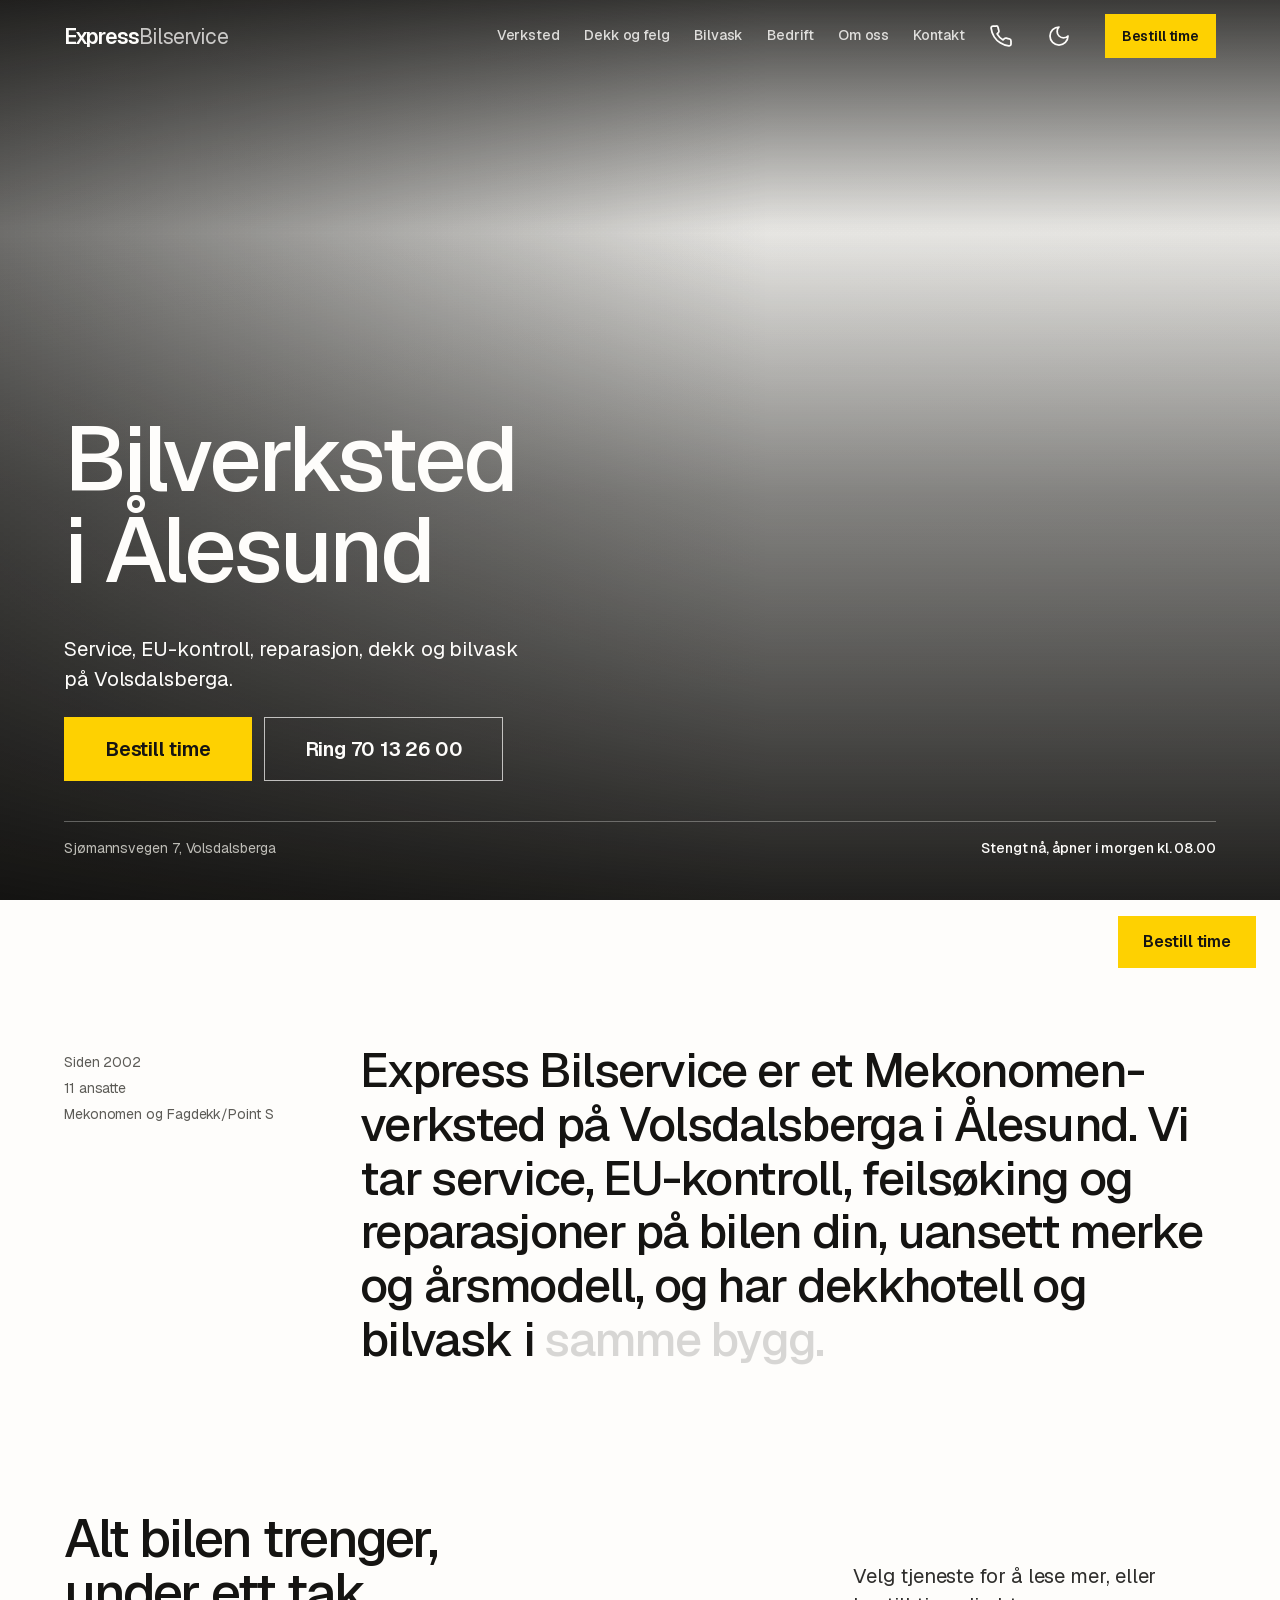
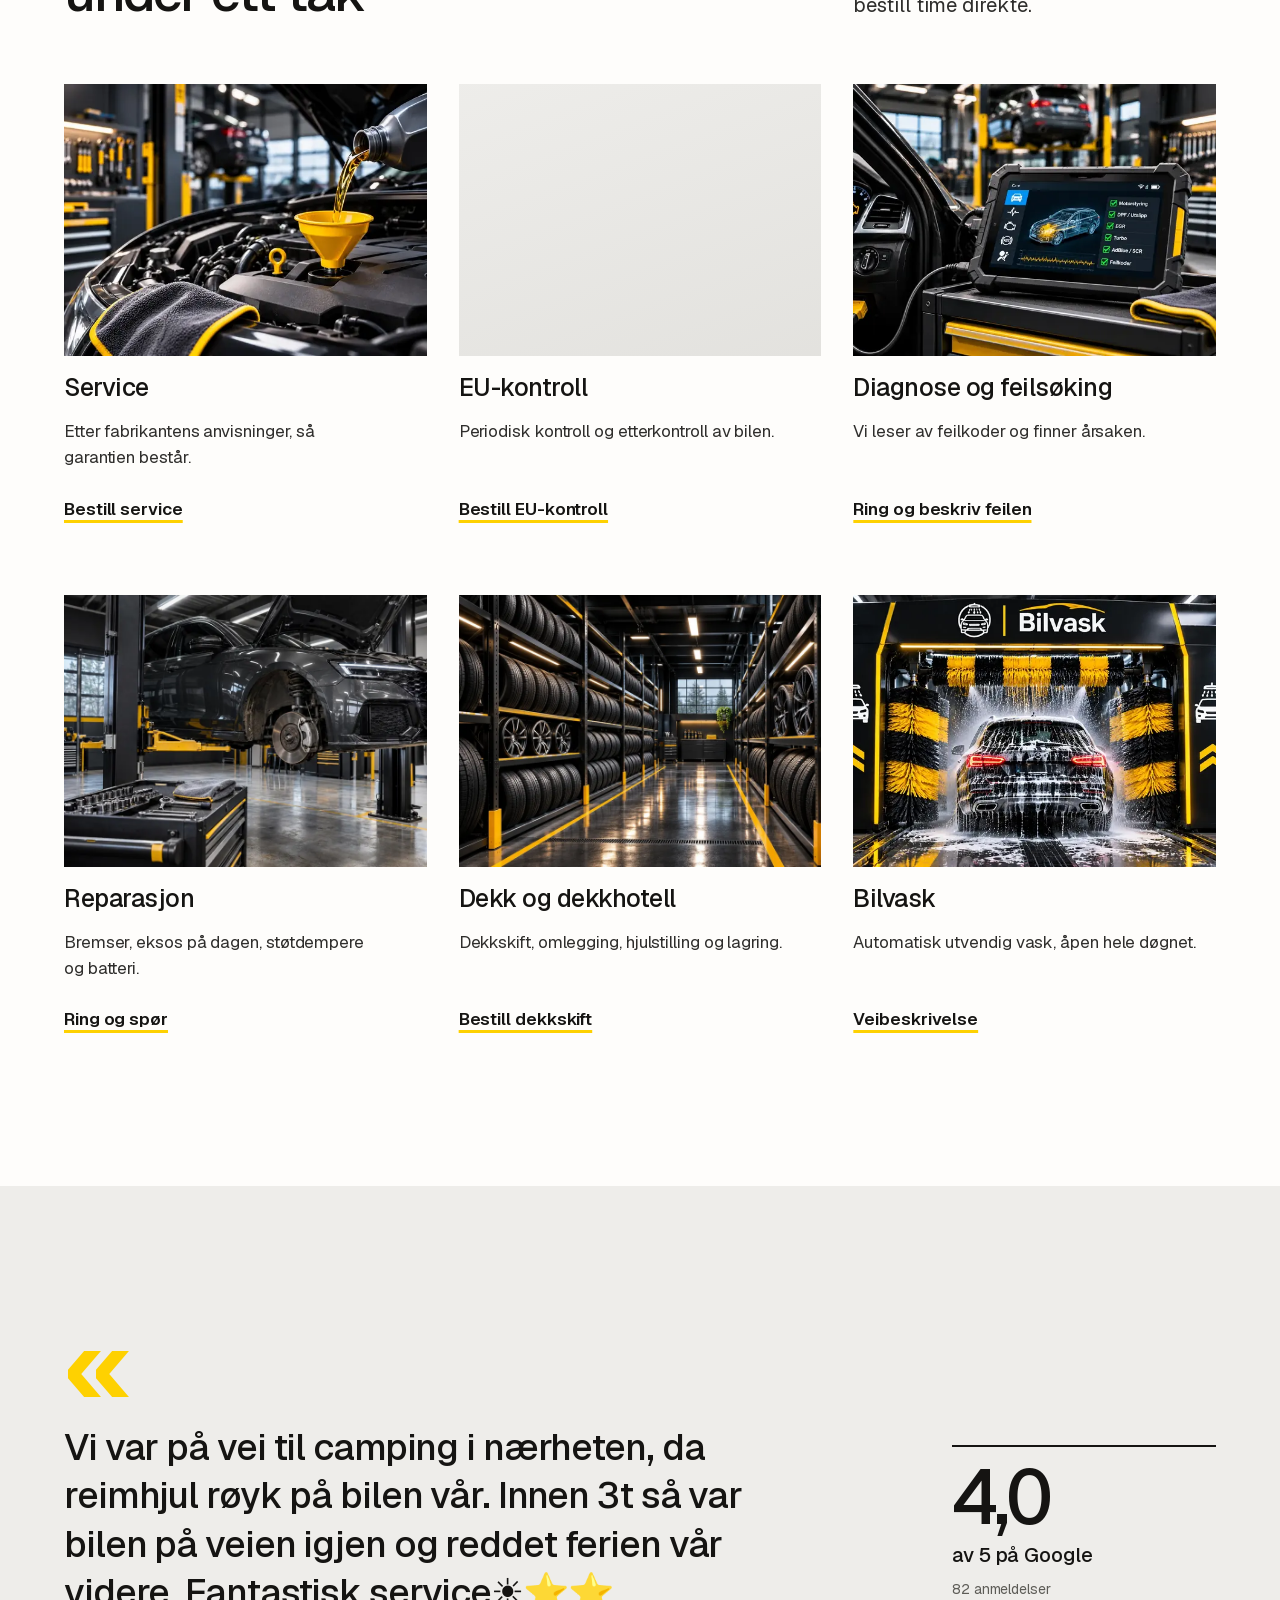
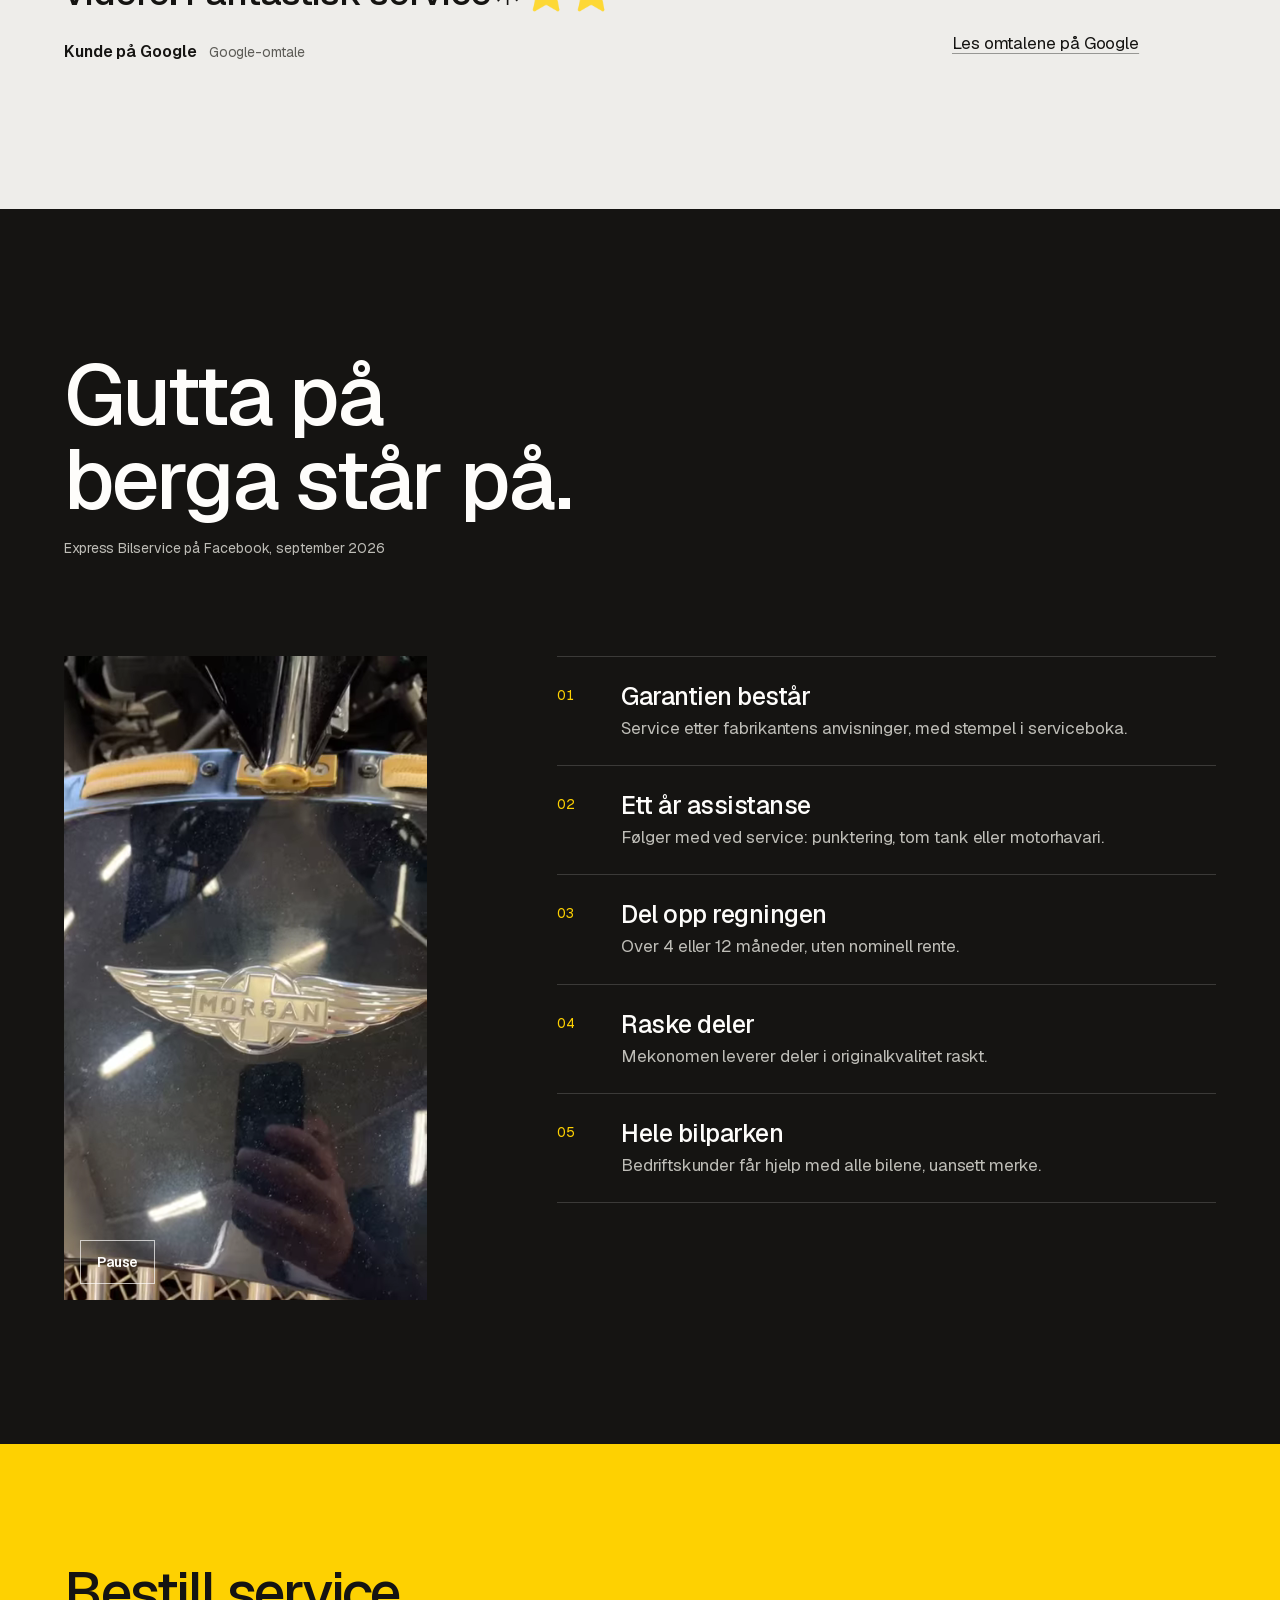
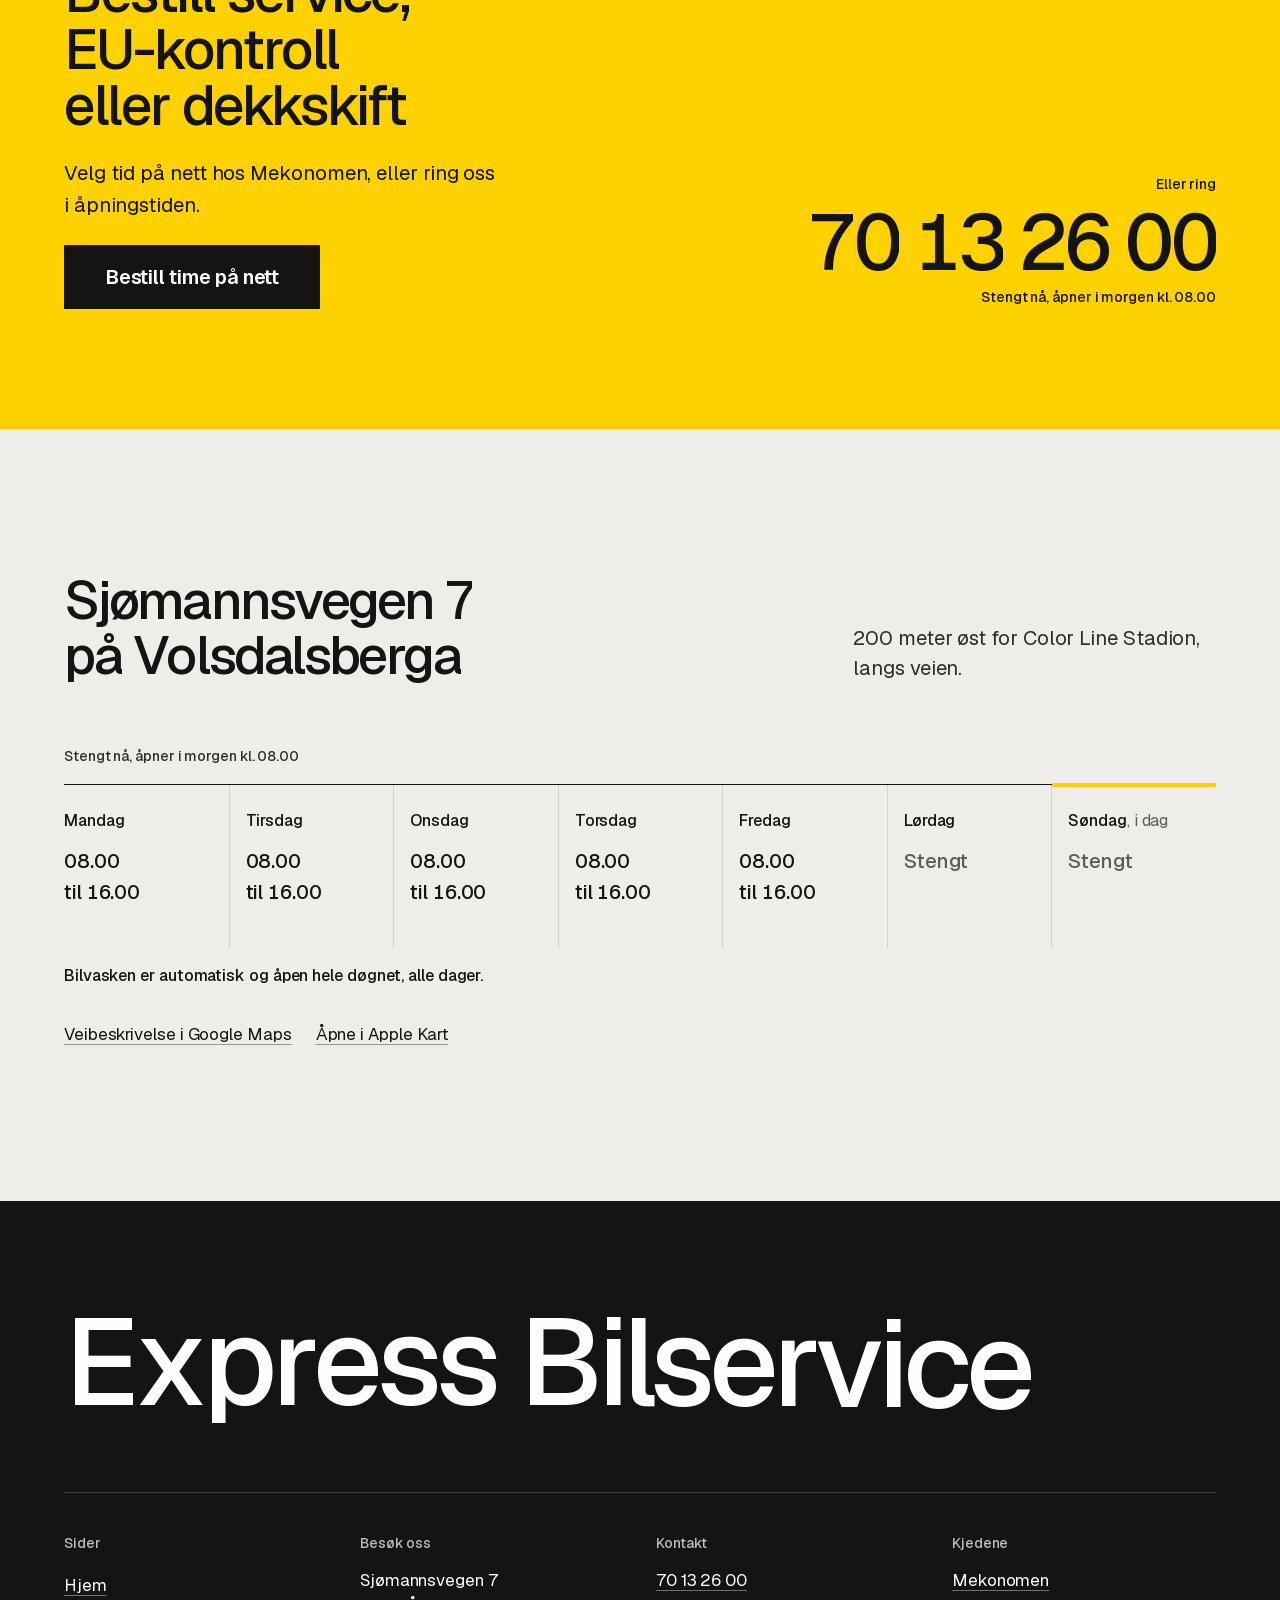
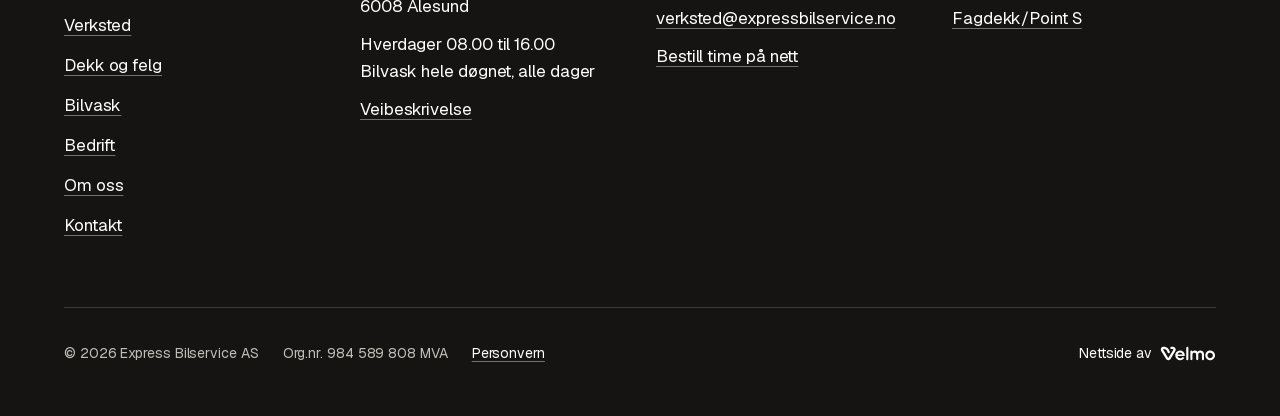
==== commit 9fa604c4: "Oppdatert forhåndsvisning" ====
--- a/index.html
+++ b/index.html
@@ -32,7 +32,7 @@
   <link rel="manifest" href="site.webmanifest">
   <link rel="preload" as="font" type="font/woff2" href="assets/fonts/geist.woff2" crossorigin>
   <link rel="preload" as="image" href="assets/img/bygg-kveld-m40-941.webp?v=1e204f71" imagesrcset="assets/img/bygg-kveld-m40-800.webp?v=2de76903 800w, assets/img/bygg-kveld-m40-941.webp?v=1e204f71 941w" imagesizes="100vw" media="(max-width: 40rem)" fetchpriority="high">
-  <link rel="preload" as="image" href="assets/img/bygg-kveld-1600.webp?v=6ae3b700" imagesrcset="assets/img/bygg-kveld-800.webp?v=ba339b7c 800w, assets/img/bygg-kveld-1600.webp?v=6ae3b700 1600w, assets/img/bygg-kveld-1672.webp?v=ba9cb5f7 1672w" imagesizes="100vw" media="(min-width: 40.0625rem)" fetchpriority="high">
+  <link rel="preload" as="image" href="assets/img/bygg-kveld-1600.webp?v=6ae3b700" imagesrcset="assets/img/bygg-kveld-800.webp?v=ba339b7c 800w, assets/img/bygg-kveld-1200.webp?v=85801f12 1200w, assets/img/bygg-kveld-1600.webp?v=6ae3b700 1600w, assets/img/bygg-kveld-1672.webp?v=ba9cb5f7 1672w" imagesizes="100vw" media="(min-width: 40.0625rem)" fetchpriority="high">
   <link rel="stylesheet" href="assets/css/bundle.css?v=b986843115">
   <script>(function(){var r=document.documentElement;r.classList.add('js');try{var m=localStorage.getItem('ebs-mode');if(m==='dark'||m==='light')r.dataset.mode=m;}catch(e){}var s=false;try{s=!!document.referrer&&new URL(document.referrer).origin===location.origin;}catch(e){}if(!matchMedia('(prefers-reduced-motion: reduce)').matches)r.classList.add(s?'is-nav':'is-first');})();</script>
   <script>window.SITE = {"hours":[["08:00","16:00"],["08:00","16:00"],["08:00","16:00"],["08:00","16:00"],["08:00","16:00"],null,null]};</script>
@@ -88,7 +88,7 @@
   </div>
   <main id="main">
     <section class="hero on-night" aria-labelledby="hero-h">
-      <div class="hero__media" data-slot="hero" data-alt="Verkstedet på Volsdalsberga i kveldslys"><picture><source media="(max-width: 40rem)" srcset="assets/img/bygg-kveld-m40-800.webp?v=2de76903 800w, assets/img/bygg-kveld-m40-941.webp?v=1e204f71 941w" sizes="100vw"><img src="assets/img/bygg-kveld-1600.webp?v=6ae3b700" srcset="assets/img/bygg-kveld-800.webp?v=ba339b7c 800w, assets/img/bygg-kveld-1600.webp?v=6ae3b700 1600w, assets/img/bygg-kveld-1672.webp?v=ba9cb5f7 1672w" sizes="(max-width: 40rem) 180vw, 100vw" width="1672" height="941" alt="Express Bilservice på Volsdalsberga i kveldslys, med skiltene Bilvask, Express Bilservice AS og Mekonomen over portene" fetchpriority="high" decoding="async" style="object-position: 40% 60%"></picture></div>
+      <div class="hero__media" data-slot="hero" data-alt="Verkstedet på Volsdalsberga i kveldslys"><picture><source media="(max-width: 40rem)" srcset="assets/img/bygg-kveld-m40-800.webp?v=2de76903 800w, assets/img/bygg-kveld-m40-941.webp?v=1e204f71 941w" sizes="100vw"><img src="assets/img/bygg-kveld-1600.webp?v=6ae3b700" srcset="assets/img/bygg-kveld-800.webp?v=ba339b7c 800w, assets/img/bygg-kveld-1200.webp?v=85801f12 1200w, assets/img/bygg-kveld-1600.webp?v=6ae3b700 1600w, assets/img/bygg-kveld-1672.webp?v=ba9cb5f7 1672w" sizes="(max-width: 40rem) 180vw, 100vw" width="1672" height="941" alt="Express Bilservice på Volsdalsberga i kveldslys, med skiltene Bilvask, Express Bilservice AS og Mekonomen over portene" fetchpriority="high" decoding="async" style="object-position: 40% 60%"></picture></div>
       <div class="hero__scrim" aria-hidden="true"></div>
       <div class="container hero__in">
         <h1 id="hero-h" class="hero__h" data-split>Bilverksted i Ålesund</h1>
@@ -115,37 +115,37 @@
         </div>
         <ul class="svc" role="list" data-stagger>
           <li class="svc__card">
-            <figure class="frame svc__frame" data-slot="kort-service" data-alt="Eget bilde for service"><img src="assets/img/oljeskift-1600.webp?v=725fd44e" srcset="assets/img/oljeskift-800.webp?v=e637995c 800w, assets/img/oljeskift-1600.webp?v=725fd44e 1600w, assets/img/oljeskift-1672.webp?v=cd1f7be4 1672w" sizes="(min-width: 60rem) 30vw, (min-width: 40rem) 46vw, 92vw" width="1672" height="941" alt="Motorolje helles gjennom en gul trakt i motorrommet på en bil" loading="lazy" decoding="async" style="object-position: 70% 55%"></figure>
+            <figure class="frame svc__frame" data-slot="kort-service" data-alt="Eget bilde for service"><img src="assets/img/oljeskift-1600.webp?v=725fd44e" srcset="assets/img/oljeskift-800.webp?v=e637995c 800w, assets/img/oljeskift-1200.webp?v=c76b3e00 1200w, assets/img/oljeskift-1600.webp?v=725fd44e 1600w, assets/img/oljeskift-1672.webp?v=cd1f7be4 1672w" sizes="(min-width: 60rem) 30vw, (min-width: 40rem) 46vw, 92vw" width="1672" height="941" alt="Motorolje helles gjennom en gul trakt i motorrommet på en bil" loading="lazy" fetchpriority="low" decoding="async" style="object-position: 70% 55%"></figure>
             <h3 class="svc__t"><a href="./verksted/#service">Service</a></h3>
             <p class="svc__l">Etter fabrikantens anvisninger, så garantien består.</p>
             <a class="svc__book" href="https://bestill.mekonomen.no/workshops?workshop=6060-013">Bestill service</a>
           </li>
           <li class="svc__card">
-            <figure class="frame svc__frame" data-slot="kort-eu-kontroll" data-alt="Eget bilde for eu-kontroll"><img src="assets/img/eu-kontroll-1600.webp?v=fffa3218" srcset="assets/img/eu-kontroll-800.webp?v=5efa8710 800w, assets/img/eu-kontroll-1600.webp?v=fffa3218 1600w, assets/img/eu-kontroll-1672.webp?v=a552291e 1672w" sizes="(min-width: 60rem) 30vw, (min-width: 40rem) 46vw, 92vw" width="1672" height="941" alt="Skjerm med sjekkliste for EU-kontroll ved siden av en bil på bremseprøvebenken" loading="lazy" decoding="async" style="object-position: 22% 50%"></figure>
+            <figure class="frame svc__frame" data-slot="kort-eu-kontroll" data-alt="Eget bilde for eu-kontroll"><img src="assets/img/eu-kontroll-1600.webp?v=fffa3218" srcset="assets/img/eu-kontroll-800.webp?v=5efa8710 800w, assets/img/eu-kontroll-1200.webp?v=c15e12b3 1200w, assets/img/eu-kontroll-1600.webp?v=fffa3218 1600w, assets/img/eu-kontroll-1672.webp?v=a552291e 1672w" sizes="(min-width: 60rem) 30vw, (min-width: 40rem) 46vw, 92vw" width="1672" height="941" alt="Skjerm med sjekkliste for EU-kontroll ved siden av en bil på bremseprøvebenken" loading="lazy" fetchpriority="low" decoding="async" style="object-position: 22% 50%"></figure>
             <h3 class="svc__t"><a href="./verksted/#eu-kontroll">EU-kontroll</a></h3>
             <p class="svc__l">Periodisk kontroll og etterkontroll av bilen.</p>
             <a class="svc__book" href="https://bestill.mekonomen.no/workshops?workshop=6060-013">Bestill EU-kontroll</a>
           </li>
           <li class="svc__card">
-            <figure class="frame svc__frame" data-slot="kort-diagnose" data-alt="Eget bilde for diagnose og feilsøking"><img src="assets/img/diagnose-1600.webp?v=615b10a0" srcset="assets/img/diagnose-800.webp?v=86d7020d 800w, assets/img/diagnose-1600.webp?v=615b10a0 1600w, assets/img/diagnose-1671.webp?v=13479d3d 1671w" sizes="(min-width: 60rem) 30vw, (min-width: 40rem) 46vw, 92vw" width="1671" height="941" alt="Diagnoseverktøy koblet til bilen, med feilkoder og motordata på skjermen" loading="lazy" decoding="async" style="object-position: 62% 50%"></figure>
+            <figure class="frame svc__frame" data-slot="kort-diagnose" data-alt="Eget bilde for diagnose og feilsøking"><img src="assets/img/diagnose-1600.webp?v=615b10a0" srcset="assets/img/diagnose-800.webp?v=86d7020d 800w, assets/img/diagnose-1200.webp?v=3fa68feb 1200w, assets/img/diagnose-1600.webp?v=615b10a0 1600w, assets/img/diagnose-1671.webp?v=13479d3d 1671w" sizes="(min-width: 60rem) 30vw, (min-width: 40rem) 46vw, 92vw" width="1671" height="941" alt="Diagnoseverktøy koblet til bilen, med feilkoder og motordata på skjermen" loading="lazy" fetchpriority="low" decoding="async" style="object-position: 62% 50%"></figure>
             <h3 class="svc__t"><a href="./verksted/#diagnose">Diagnose og feilsøking</a></h3>
             <p class="svc__l">Vi leser av feilkoder og finner årsaken.</p>
             <a class="svc__book" href="tel:+4770132600">Ring og beskriv feilen</a>
           </li>
           <li class="svc__card">
-            <figure class="frame svc__frame" data-slot="kort-reparasjon" data-alt="Eget bilde for reparasjon"><img src="assets/img/reparasjon-1448.webp?v=3504a916" srcset="assets/img/reparasjon-800.webp?v=707eaae9 800w, assets/img/reparasjon-1448.webp?v=3504a916 1448w" sizes="(min-width: 60rem) 30vw, (min-width: 40rem) 46vw, 92vw" width="1448" height="1086" alt="Bil på løftebukk i verkstedet, med forhjulet av og bremseskiven synlig" loading="lazy" decoding="async" style="object-position: 50% 50%"></figure>
+            <figure class="frame svc__frame" data-slot="kort-reparasjon" data-alt="Eget bilde for reparasjon"><img src="assets/img/reparasjon-1448.webp?v=3504a916" srcset="assets/img/reparasjon-800.webp?v=707eaae9 800w, assets/img/reparasjon-1200.webp?v=54ba9106 1200w, assets/img/reparasjon-1448.webp?v=3504a916 1448w" sizes="(min-width: 60rem) 30vw, (min-width: 40rem) 46vw, 92vw" width="1448" height="1086" alt="Bil på løftebukk i verkstedet, med forhjulet av og bremseskiven synlig" loading="lazy" fetchpriority="low" decoding="async" style="object-position: 50% 50%"></figure>
             <h3 class="svc__t"><a href="./verksted/#reparasjon">Reparasjon</a></h3>
             <p class="svc__l">Bremser, eksos på dagen, støtdempere og batteri.</p>
             <a class="svc__book" href="tel:+4770132600">Ring og spør</a>
           </li>
           <li class="svc__card">
-            <figure class="frame svc__frame" data-slot="kort-dekk" data-alt="Eget bilde for dekk og dekkhotell"><img src="assets/img/dekkhotell-1448.webp?v=d71d2b89" srcset="assets/img/dekkhotell-800.webp?v=ea77168e 800w, assets/img/dekkhotell-1448.webp?v=d71d2b89 1448w" sizes="(min-width: 60rem) 30vw, (min-width: 40rem) 46vw, 92vw" width="1448" height="1086" alt="Dekkhotell med lange hyller fulle av dekk og hjul" loading="lazy" decoding="async" style="object-position: 50% 50%"></figure>
+            <figure class="frame svc__frame" data-slot="kort-dekk" data-alt="Eget bilde for dekk og dekkhotell"><img src="assets/img/dekkhotell-1448.webp?v=d71d2b89" srcset="assets/img/dekkhotell-800.webp?v=ea77168e 800w, assets/img/dekkhotell-1200.webp?v=e1ff2ad4 1200w, assets/img/dekkhotell-1448.webp?v=d71d2b89 1448w" sizes="(min-width: 60rem) 30vw, (min-width: 40rem) 46vw, 92vw" width="1448" height="1086" alt="Dekkhotell med lange hyller fulle av dekk og hjul" loading="lazy" fetchpriority="low" decoding="async" style="object-position: 50% 50%"></figure>
             <h3 class="svc__t"><a href="./dekk/">Dekk og dekkhotell</a></h3>
             <p class="svc__l">Dekkskift, omlegging, hjulstilling og lagring.</p>
             <a class="svc__book" href="https://bestill.mekonomen.no/workshops?workshop=6060-013">Bestill dekkskift</a>
           </li>
           <li class="svc__card">
-            <figure class="frame svc__frame" data-slot="kort-bilvask" data-alt="Eget bilde for bilvask"><img src="assets/img/bilvask-1600.webp?v=711da6ae" srcset="assets/img/bilvask-800.webp?v=c2183291 800w, assets/img/bilvask-1600.webp?v=711da6ae 1600w, assets/img/bilvask-1672.webp?v=7c8f25cf 1672w" sizes="(min-width: 60rem) 30vw, (min-width: 40rem) 46vw, 92vw" width="1672" height="941" alt="Automatisk bilvaskemaskin med gule og sorte børster rundt en bil i skum" loading="lazy" decoding="async" style="object-position: 50% 45%"></figure>
+            <figure class="frame svc__frame" data-slot="kort-bilvask" data-alt="Eget bilde for bilvask"><img src="assets/img/bilvask-1600.webp?v=711da6ae" srcset="assets/img/bilvask-800.webp?v=c2183291 800w, assets/img/bilvask-1200.webp?v=fe0dc837 1200w, assets/img/bilvask-1600.webp?v=711da6ae 1600w, assets/img/bilvask-1672.webp?v=7c8f25cf 1672w" sizes="(min-width: 60rem) 30vw, (min-width: 40rem) 46vw, 92vw" width="1672" height="941" alt="Automatisk bilvaskemaskin med gule og sorte børster rundt en bil i skum" loading="lazy" fetchpriority="low" decoding="async" style="object-position: 50% 45%"></figure>
             <h3 class="svc__t"><a href="./bilvask/">Bilvask</a></h3>
             <p class="svc__l">Automatisk utvendig vask, åpen hele døgnet.</p>
             <a class="svc__book" href="https://www.google.com/maps/search/?api=1&query=Express%20Bilservice%20AS%2C%20Sj%C3%B8mannsvegen%207%2C%206008%20%C3%85lesund">Veibeskrivelse</a>
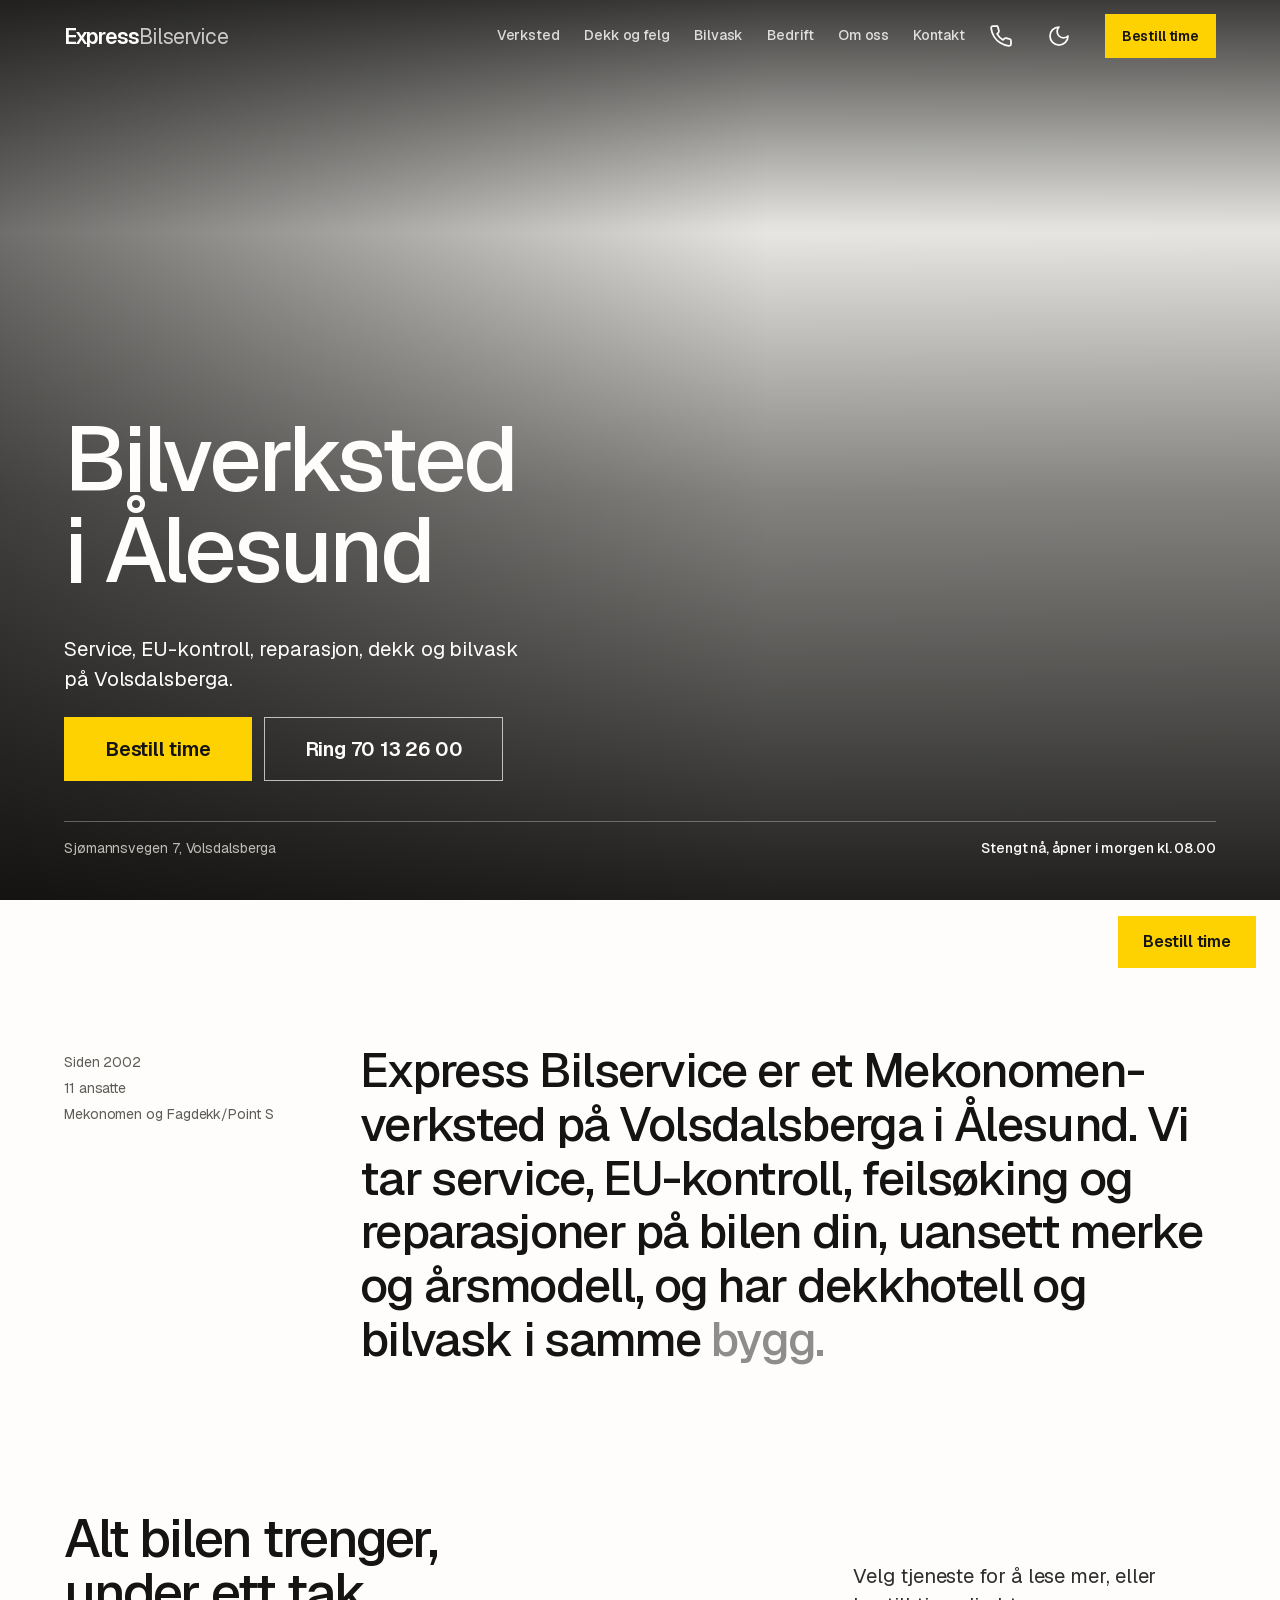
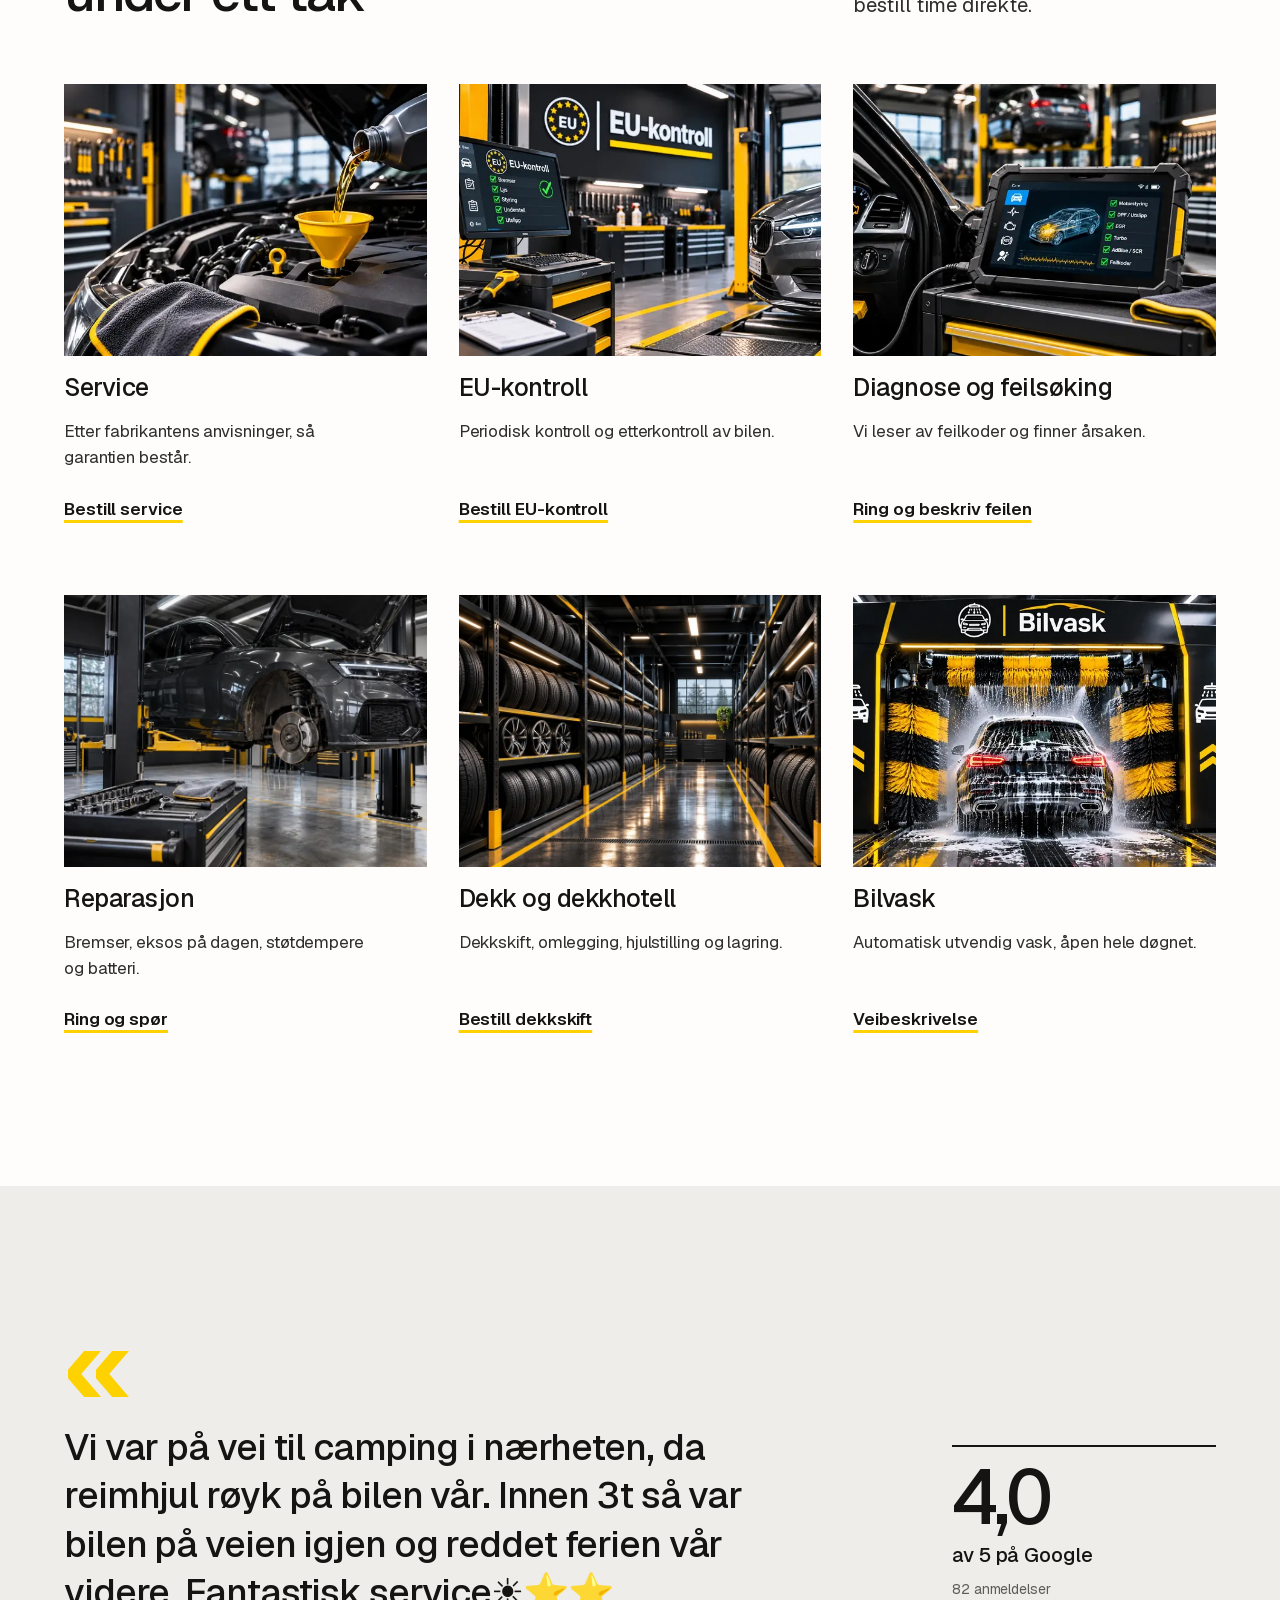
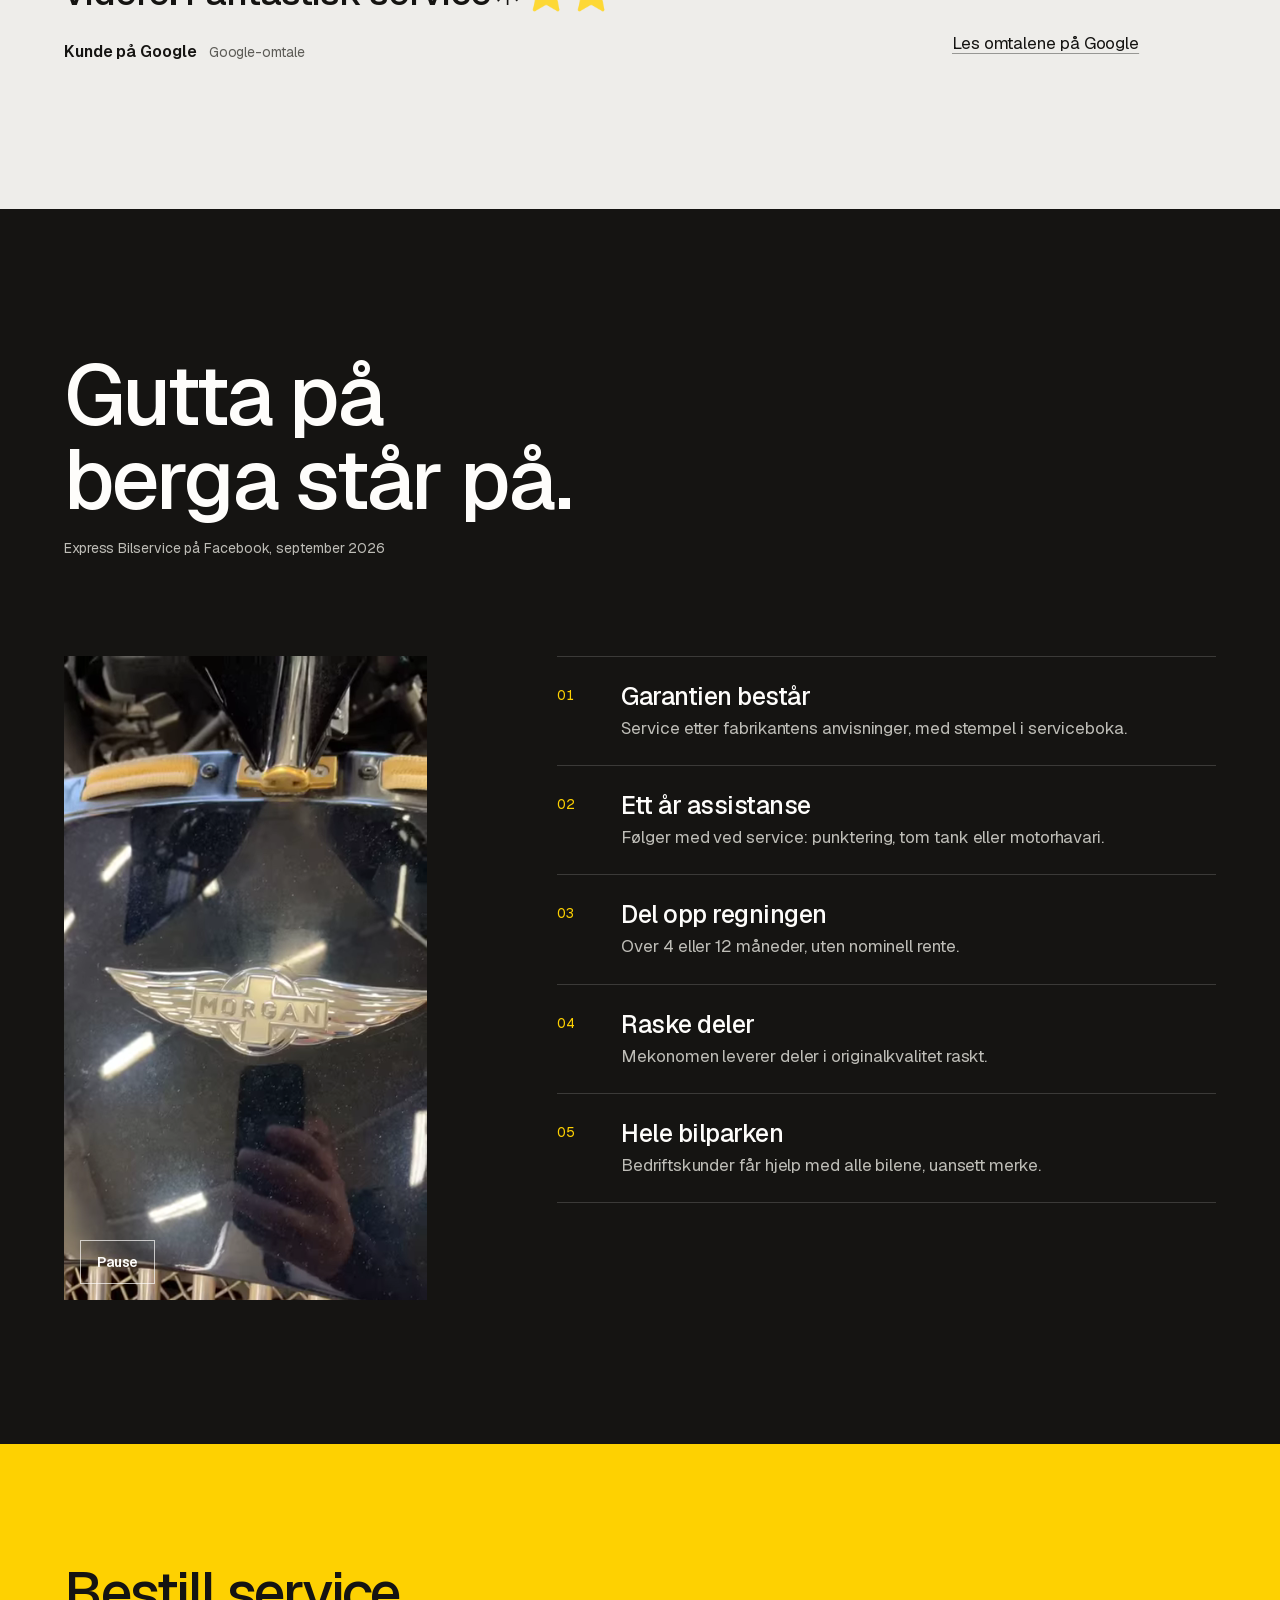
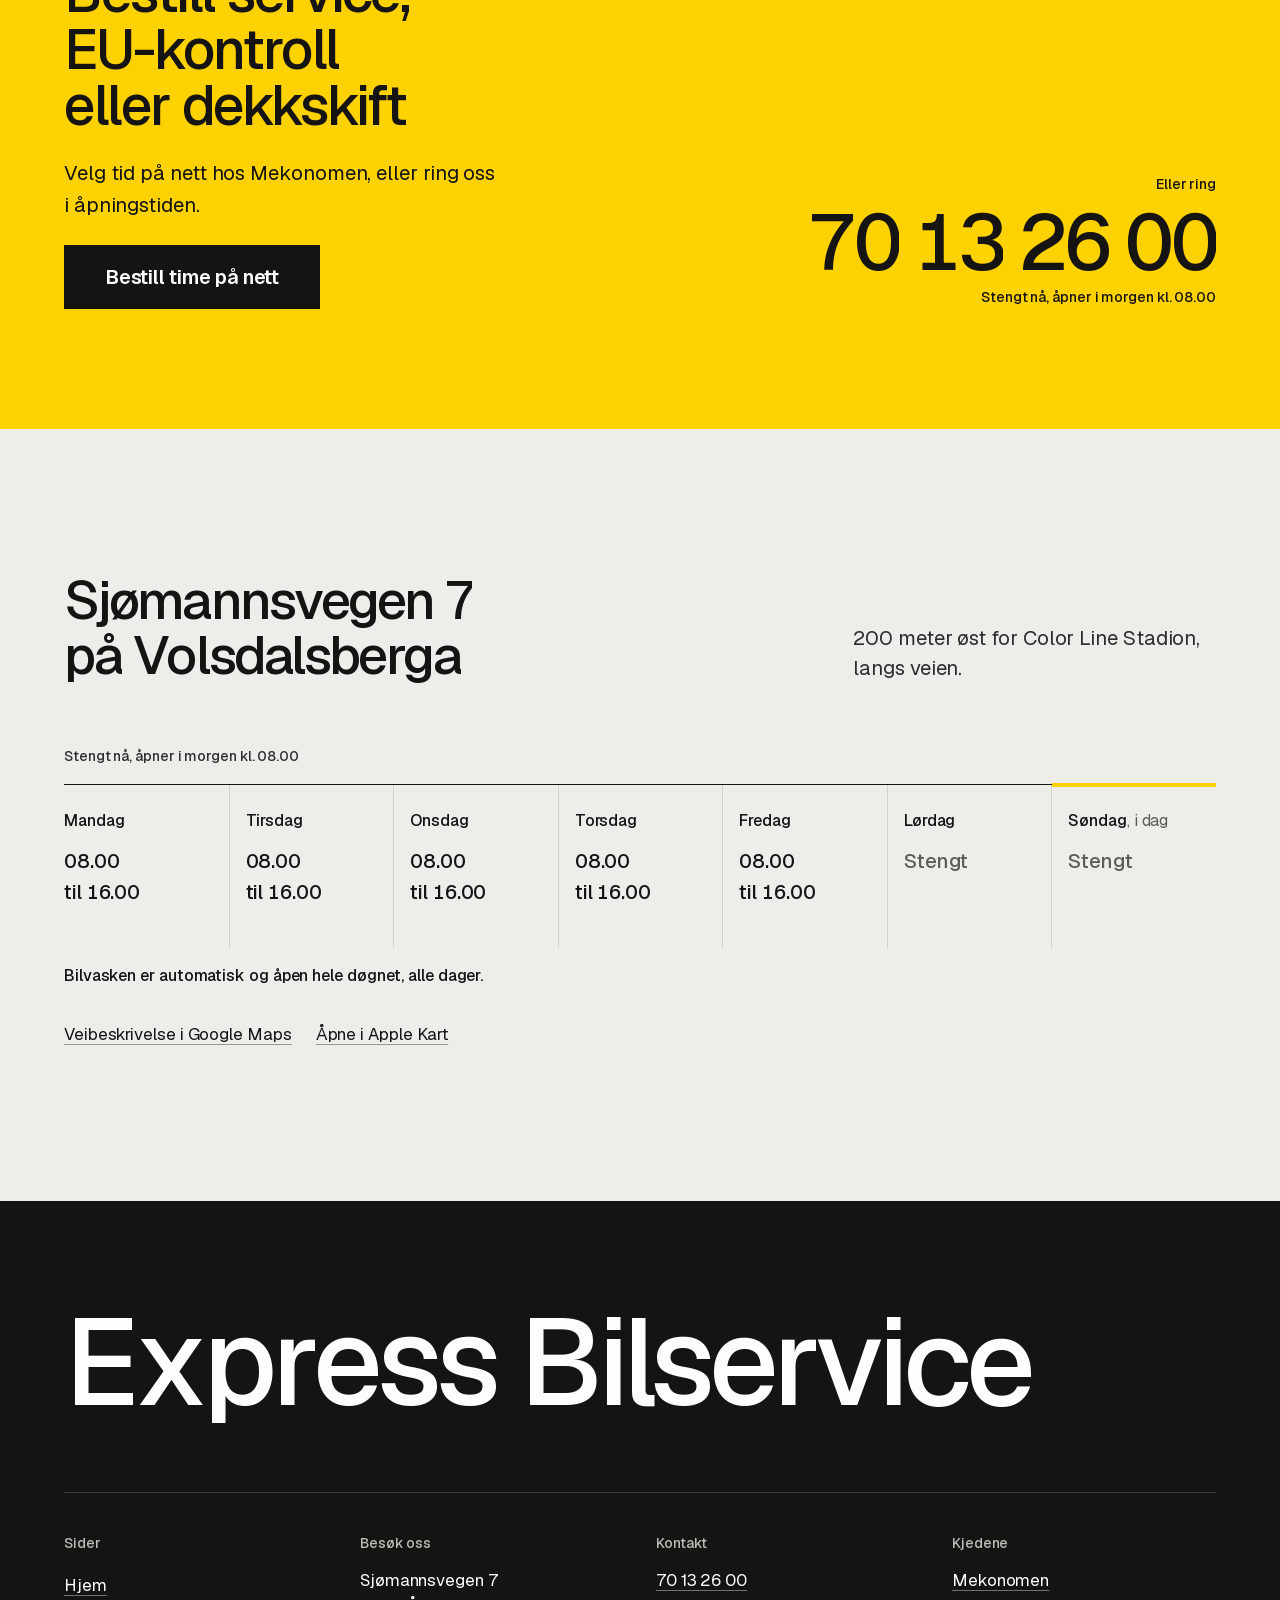
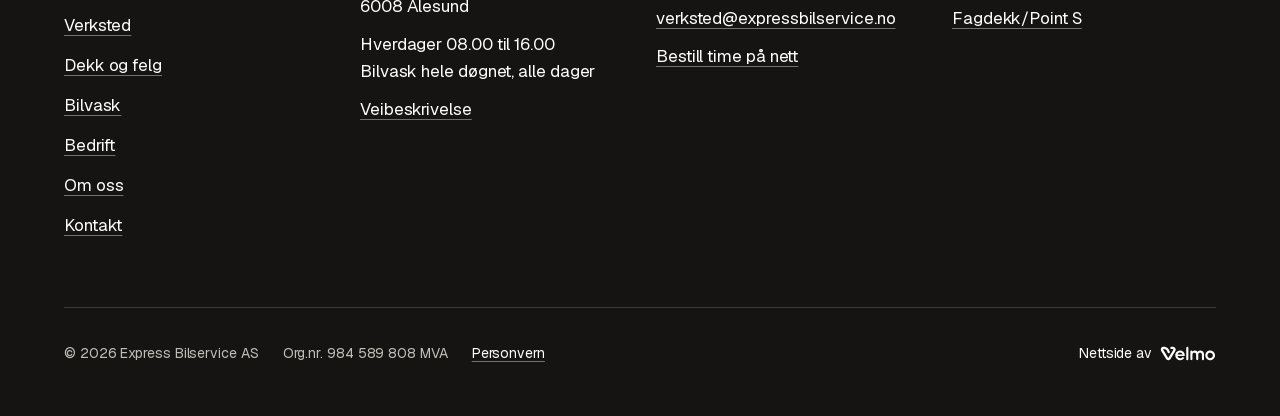
==== commit 18c3abe9: "Oppdatert forhåndsvisning" ====
--- a/index.html
+++ b/index.html
@@ -33,7 +33,7 @@
   <link rel="preload" as="font" type="font/woff2" href="assets/fonts/geist.woff2" crossorigin>
   <link rel="preload" as="image" href="assets/img/bygg-kveld-m40-941.webp?v=1e204f71" imagesrcset="assets/img/bygg-kveld-m40-800.webp?v=2de76903 800w, assets/img/bygg-kveld-m40-941.webp?v=1e204f71 941w" imagesizes="100vw" media="(max-width: 40rem)" fetchpriority="high">
   <link rel="preload" as="image" href="assets/img/bygg-kveld-1600.webp?v=6ae3b700" imagesrcset="assets/img/bygg-kveld-800.webp?v=ba339b7c 800w, assets/img/bygg-kveld-1200.webp?v=85801f12 1200w, assets/img/bygg-kveld-1600.webp?v=6ae3b700 1600w, assets/img/bygg-kveld-1672.webp?v=ba9cb5f7 1672w" imagesizes="100vw" media="(min-width: 40.0625rem)" fetchpriority="high">
-  <link rel="stylesheet" href="assets/css/bundle.css?v=b986843115">
+  <link rel="stylesheet" href="assets/css/bundle.css?v=1fd9ff650e">
   <script>(function(){var r=document.documentElement;r.classList.add('js');try{var m=localStorage.getItem('ebs-mode');if(m==='dark'||m==='light')r.dataset.mode=m;}catch(e){}var s=false;try{s=!!document.referrer&&new URL(document.referrer).origin===location.origin;}catch(e){}if(!matchMedia('(prefers-reduced-motion: reduce)').matches)r.classList.add(s?'is-nav':'is-first');})();</script>
   <script>window.SITE = {"hours":[["08:00","16:00"],["08:00","16:00"],["08:00","16:00"],["08:00","16:00"],["08:00","16:00"],null,null]};</script>
   <script type="application/ld+json">{"@context":"https://schema.org","@graph":[{"@type":["AutoRepair","TireShop"],"@id":"https://www.expressbilservice.no/#bedrift","name":"Express Bilservice","legalName":"Express Bilservice AS","url":"https://www.expressbilservice.no/","description":"Bilverksted, dekkhotell og bilvask på Volsdalsberga i Ålesund. Mekonomen-verksted og Fagdekk/Point S-verksted siden 2002.","telephone":"+47 70 13 26 00","email":"verksted@expressbilservice.no","image":["https://www.expressbilservice.no/assets/brand/og-hjem.jpg"],"address":{"@type":"PostalAddress","streetAddress":"Sjømannsvegen 7","postalCode":"6008","addressLocality":"Ålesund","addressRegion":"Møre og Romsdal","addressCountry":"NO"},"geo":{"@type":"GeoCoordinates","latitude":62.46956,"longitude":6.19339},"hasMap":"https://www.google.com/maps/search/?api=1&query=Express%20Bilservice%20AS%2C%20Sj%C3%B8mannsvegen%207%2C%206008%20%C3%85lesund","openingHoursSpecification":[{"@type":"OpeningHoursSpecification","dayOfWeek":["Monday","Tuesday","Wednesday","Thursday","Friday"],"opens":"08:00","closes":"16:00"}],"department":[{"@type":"AutoWash","@id":"https://www.expressbilservice.no/bilvask/#bilvask","name":"Express Bilservice bilvask","description":"Automatisk bilvask, åpen hele døgnet, alle dager.","url":"https://www.expressbilservice.no/bilvask/","image":"https://www.expressbilservice.no/assets/brand/og-bilvask.jpg","telephone":"+47 70 13 26 00","address":{"@type":"PostalAddress","streetAddress":"Sjømannsvegen 7","postalCode":"6008","addressLocality":"Ålesund","addressRegion":"Møre og Romsdal","addressCountry":"NO"},"openingHoursSpecification":[{"@type":"OpeningHoursSpecification","dayOfWeek":["Monday","Tuesday","Wednesday","Thursday","Friday","Saturday","Sunday"],"opens":"00:00","closes":"23:59"}]}],"foundingDate":"2002","numberOfEmployees":{"@type":"QuantitativeValue","value":11},"vatID":"NO984589808MVA","identifier":{"@type":"PropertyValue","propertyID":"Organisasjonsnummer","value":"984589808"},"areaServed":[{"@type":"City","name":"Ålesund"},{"@type":"AdministrativeArea","name":"Sunnmøre"}],"memberOf":[{"@type":"Organization","name":"Mekonomen","url":"https://www.mekonomen.no/"},{"@type":"Organization","name":"Fagdekk / Point S","url":"https://www.point-s.no/"}],"sameAs":["https://www.mekonomen.no/bilverksteder/alesund/express-bilservice-as","https://www.point-s.no/dekk-verksted-naer-meg/alesund/express-bilservice","https://www.facebook.com/expressbilservice/","https://virksomhet.brreg.no/nb/oppslag/enheter/984589808"],"logo":"https://www.expressbilservice.no/icon-512.png?v=e9861fc3","knowsAbout":["Bilservice etter fabrikantens anvisninger","EU-kontroll","Diagnose og feilsøking","Reparasjon","Oljeskift","Bremser","Eksosanlegg","Støtdempere","Bilbatteri","Småreparasjoner","Feriesjekk og servicekontroll","Dekkhotell","Dekkskift","Dekkomlegging og avbalansering","Dekkreparasjon","Hjulstilling","Salg av dekk og felg","Bilvask","Automatisk bilvask, utvendig, hele døgnet","Verksted for bedrifter og bilpark"],"potentialAction":{"@type":"ReserveAction","name":"Bestill verkstedtime","target":{"@type":"EntryPoint","urlTemplate":"https://bestill.mekonomen.no/workshops?workshop=6060-013","actionPlatform":["http://schema.org/DesktopWebPlatform","http://schema.org/MobileWebPlatform"]}},"hasOfferCatalog":{"@type":"OfferCatalog","name":"Tjenester","itemListElement":[{"@type":"Offer","itemOffered":{"@type":"Service","name":"Bilservice etter fabrikantens anvisninger"}},{"@type":"Offer","itemOffered":{"@type":"Service","name":"EU-kontroll"}},{"@type":"Offer","itemOffered":{"@type":"Service","name":"Diagnose og feilsøking"}},{"@type":"Offer","itemOffered":{"@type":"Service","name":"Reparasjon"}},{"@type":"Offer","itemOffered":{"@type":"Service","name":"Oljeskift"}},{"@type":"Offer","itemOffered":{"@type":"Service","name":"Bremser"}},{"@type":"Offer","itemOffered":{"@type":"Service","name":"Eksosanlegg"}},{"@type":"Offer","itemOffered":{"@type":"Service","name":"Støtdempere"}},{"@type":"Offer","itemOffered":{"@type":"Service","name":"Bilbatteri"}},{"@type":"Offer","itemOffered":{"@type":"Service","name":"Småreparasjoner"}},{"@type":"Offer","itemOffered":{"@type":"Service","name":"Feriesjekk og servicekontroll"}},{"@type":"Offer","itemOffered":{"@type":"Service","name":"Dekkhotell"}},{"@type":"Offer","itemOffered":{"@type":"Service","name":"Dekkskift"}},{"@type":"Offer","itemOffered":{"@type":"Service","name":"Dekkomlegging og avbalansering"}},{"@type":"Offer","itemOffered":{"@type":"Service","name":"Dekkreparasjon"}},{"@type":"Offer","itemOffered":{"@type":"Service","name":"Hjulstilling"}},{"@type":"Offer","itemOffered":{"@type":"Service","name":"Salg av dekk og felg"}},{"@type":"Offer","itemOffered":{"@type":"Service","name":"Bilvask"}},{"@type":"Offer","itemOffered":{"@type":"Service","name":"Automatisk bilvask, utvendig, hele døgnet"}},{"@type":"Offer","itemOffered":{"@type":"Service","name":"Verksted for bedrifter og bilpark"}}]}},{"@type":"WebSite","@id":"https://www.expressbilservice.no/#nettsted","url":"https://www.expressbilservice.no/","name":"Express Bilservice","inLanguage":"nb-NO","publisher":{"@id":"https://www.expressbilservice.no/#bedrift"}},{"@type":"WebPage","@id":"https://www.expressbilservice.no/#side","url":"https://www.expressbilservice.no/","name":"Bilverksted og EU-kontroll i Ålesund | Express Bilservice","description":"Mekonomen-verksted på Volsdalsberga i Ålesund: service, EU-kontroll, diagnose, reparasjon, dekkhotell og døgnåpen bilvask. Ring 70 13 26 00.","inLanguage":"nb-NO","isPartOf":{"@id":"https://www.expressbilservice.no/#nettsted"},"about":{"@id":"https://www.expressbilservice.no/#bedrift"},"breadcrumb":{"@type":"BreadcrumbList","itemListElement":[{"@type":"ListItem","position":1,"name":"Hjem","item":"https://www.expressbilservice.no/"}]},"primaryImageOfPage":"https://www.expressbilservice.no/assets/brand/og-hjem.jpg"}]}</script>
@@ -49,7 +49,7 @@
   <div class="curtain" aria-hidden="true"></div>
   <header class="nav">
     <div class="container nav__in">
-      <a class="brand" href="./" aria-label="Express Bilservice, til forsiden"><span class="brand__a">Express</span><span class="brand__b">Bilservice</span></a>
+      <a class="brand" href="./" aria-label="Express Bilservice, til forsiden"><span class="brand__a">Express</span> <span class="brand__b">Bilservice</span></a>
       <nav class="nav__links" aria-label="Hovedmeny">
         <ul>
           <li><a href="./verksted/">Verksted</a></li>
@@ -271,6 +271,6 @@
   <script src="assets/vendor/gsap.min.js" defer></script>
   <script src="assets/vendor/ScrollTrigger.min.js" defer></script>
   <script src="assets/vendor/lenis.min.js" defer></script>
-  <script src="assets/js/site.js?v=9fabcc8343" defer></script>
+  <script src="assets/js/site.js?v=91a82fbb6a" defer></script>
 </body>
 </html>
--- a/assets/css/bundle.css
+++ b/assets/css/bundle.css
@@ -305,7 +305,7 @@
 .book__num { justify-self: start; font: 500 clamp(3rem, 16vw, 5rem)/0.95 var(--font-display); letter-spacing: -0.045em; font-variant-numeric: tabular-nums; white-space: nowrap; color: var(--color-accent-ink); text-decoration: none; }
 .book__num:hover { text-decoration: underline; text-decoration-thickness: 0.06em; text-underline-offset: 0.08em; }
 .dg { display: inline-block; overflow: clip; vertical-align: top; }
-.dg__i { display: inline-block; }
+.dg__i { display: inline-block; white-space: pre; }
 .book .status { color: var(--color-accent-ink); }
 
 /* ---------- Plates (flat concrete blocks) ---------- */
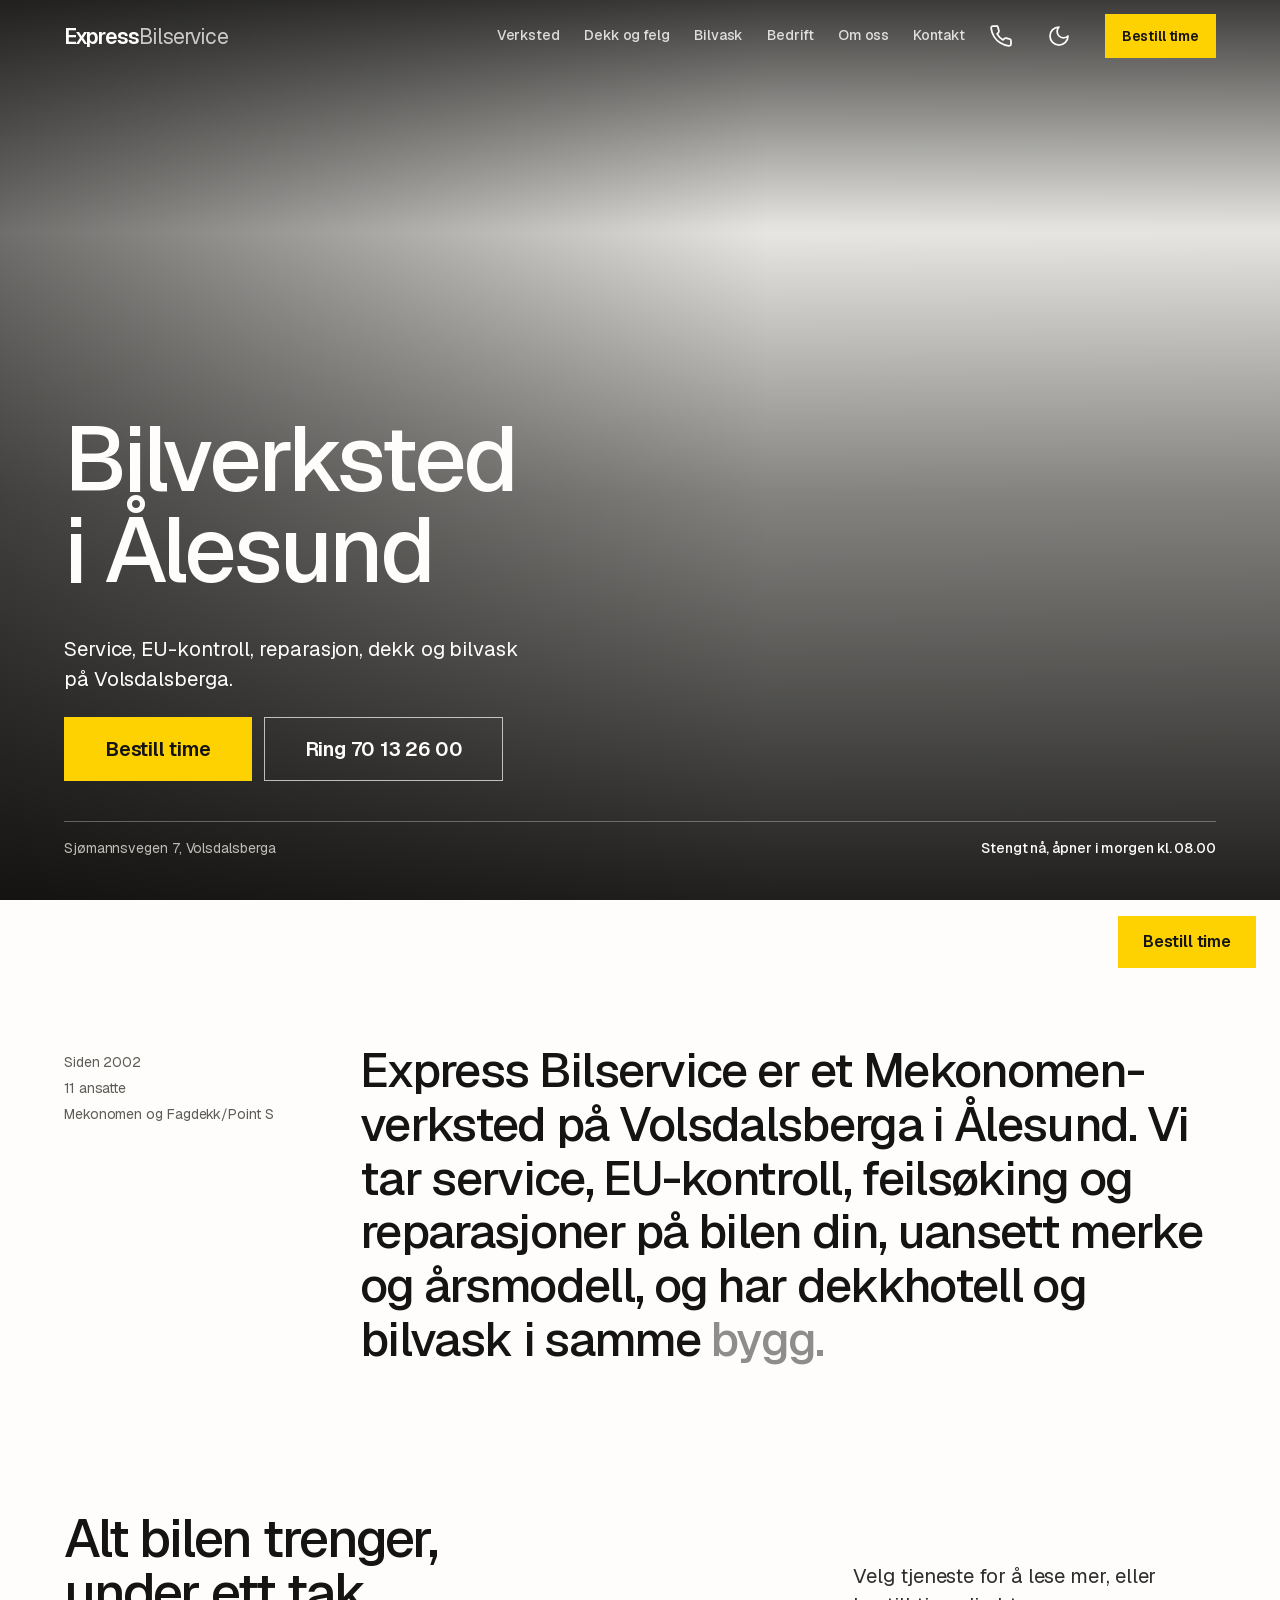
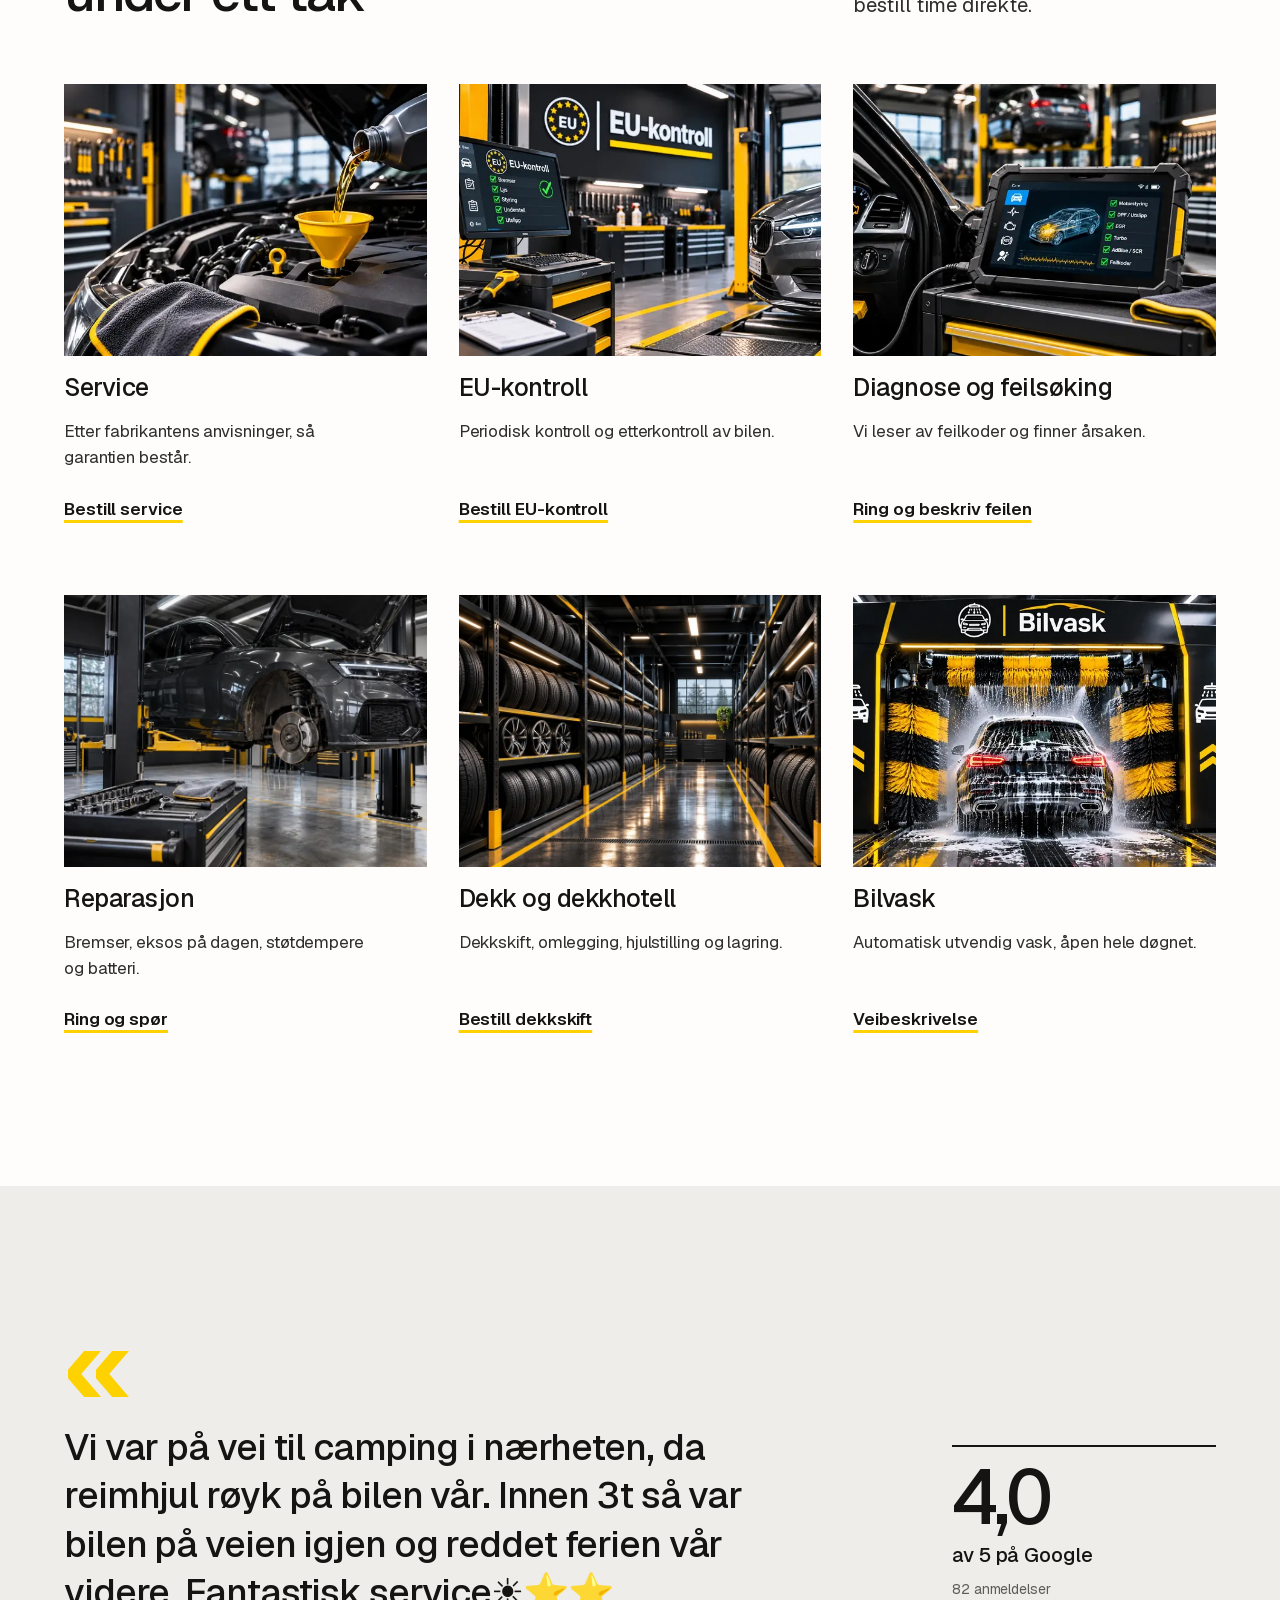
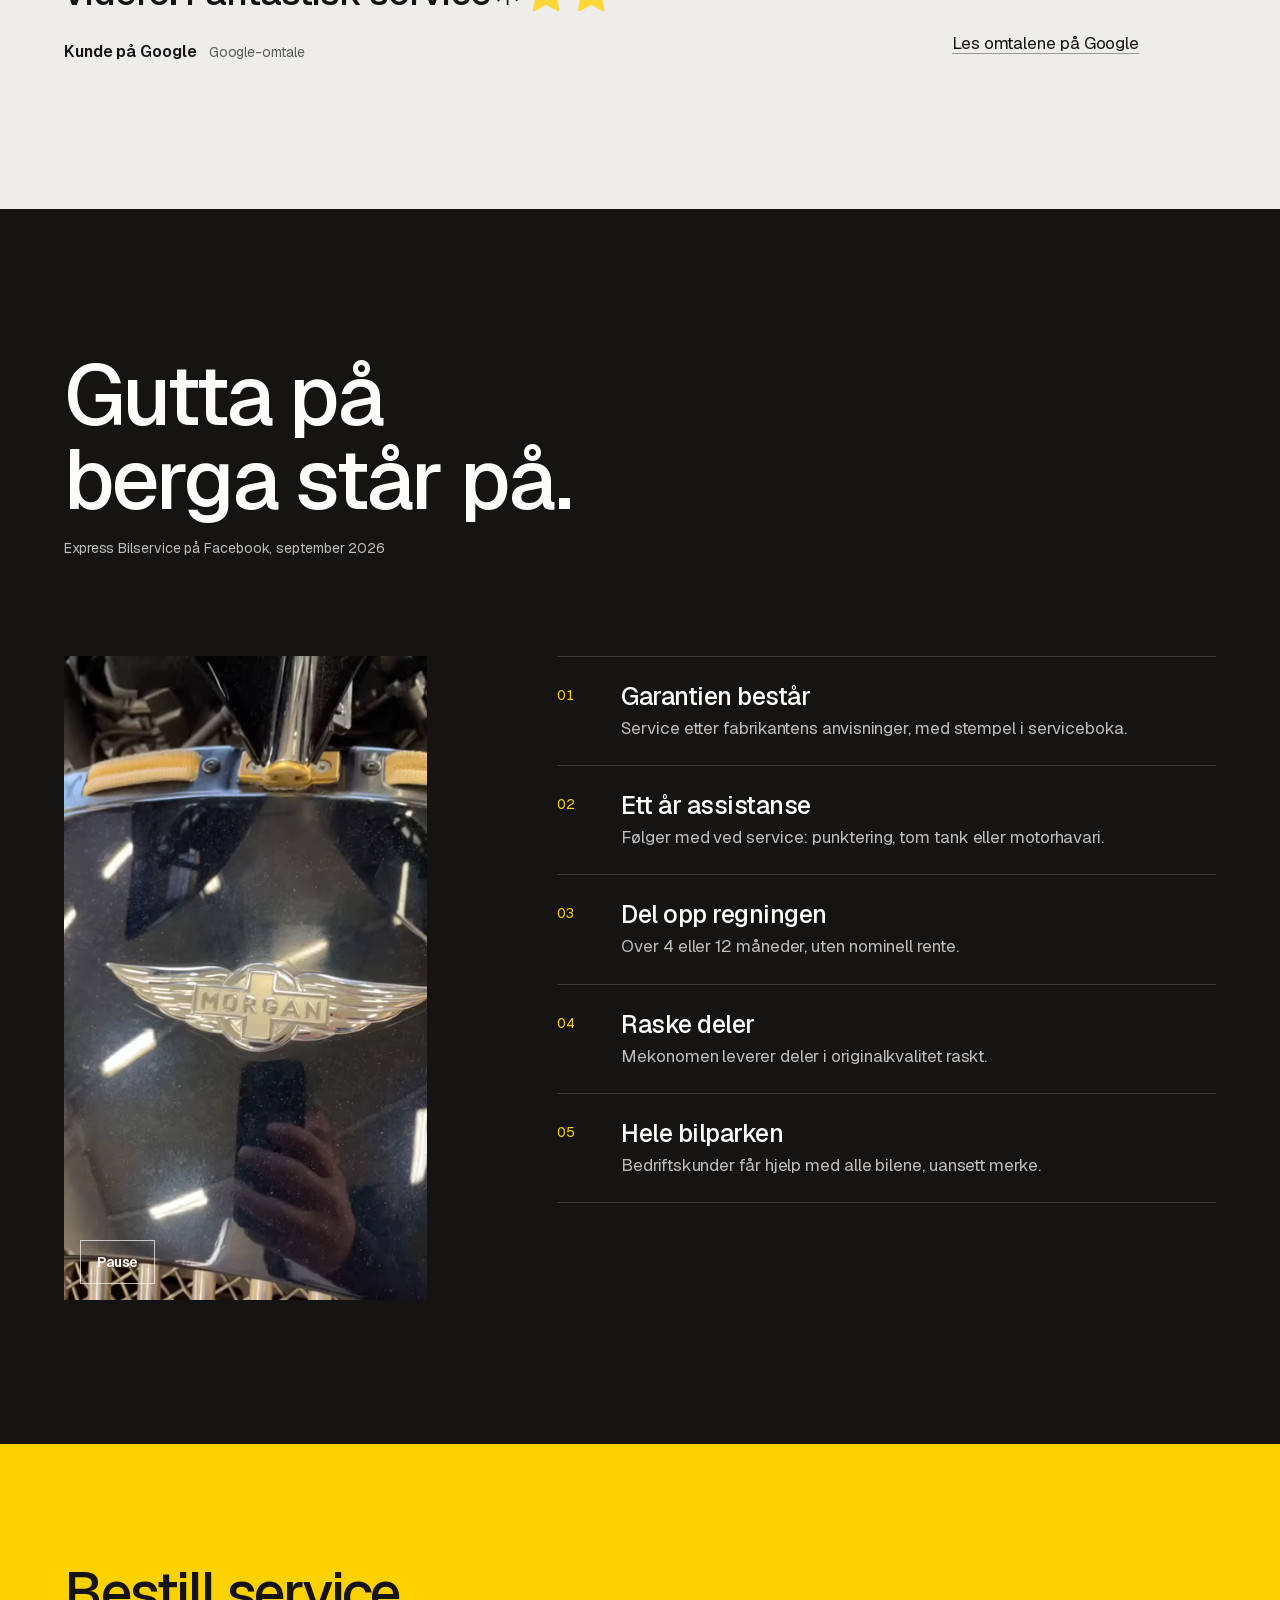
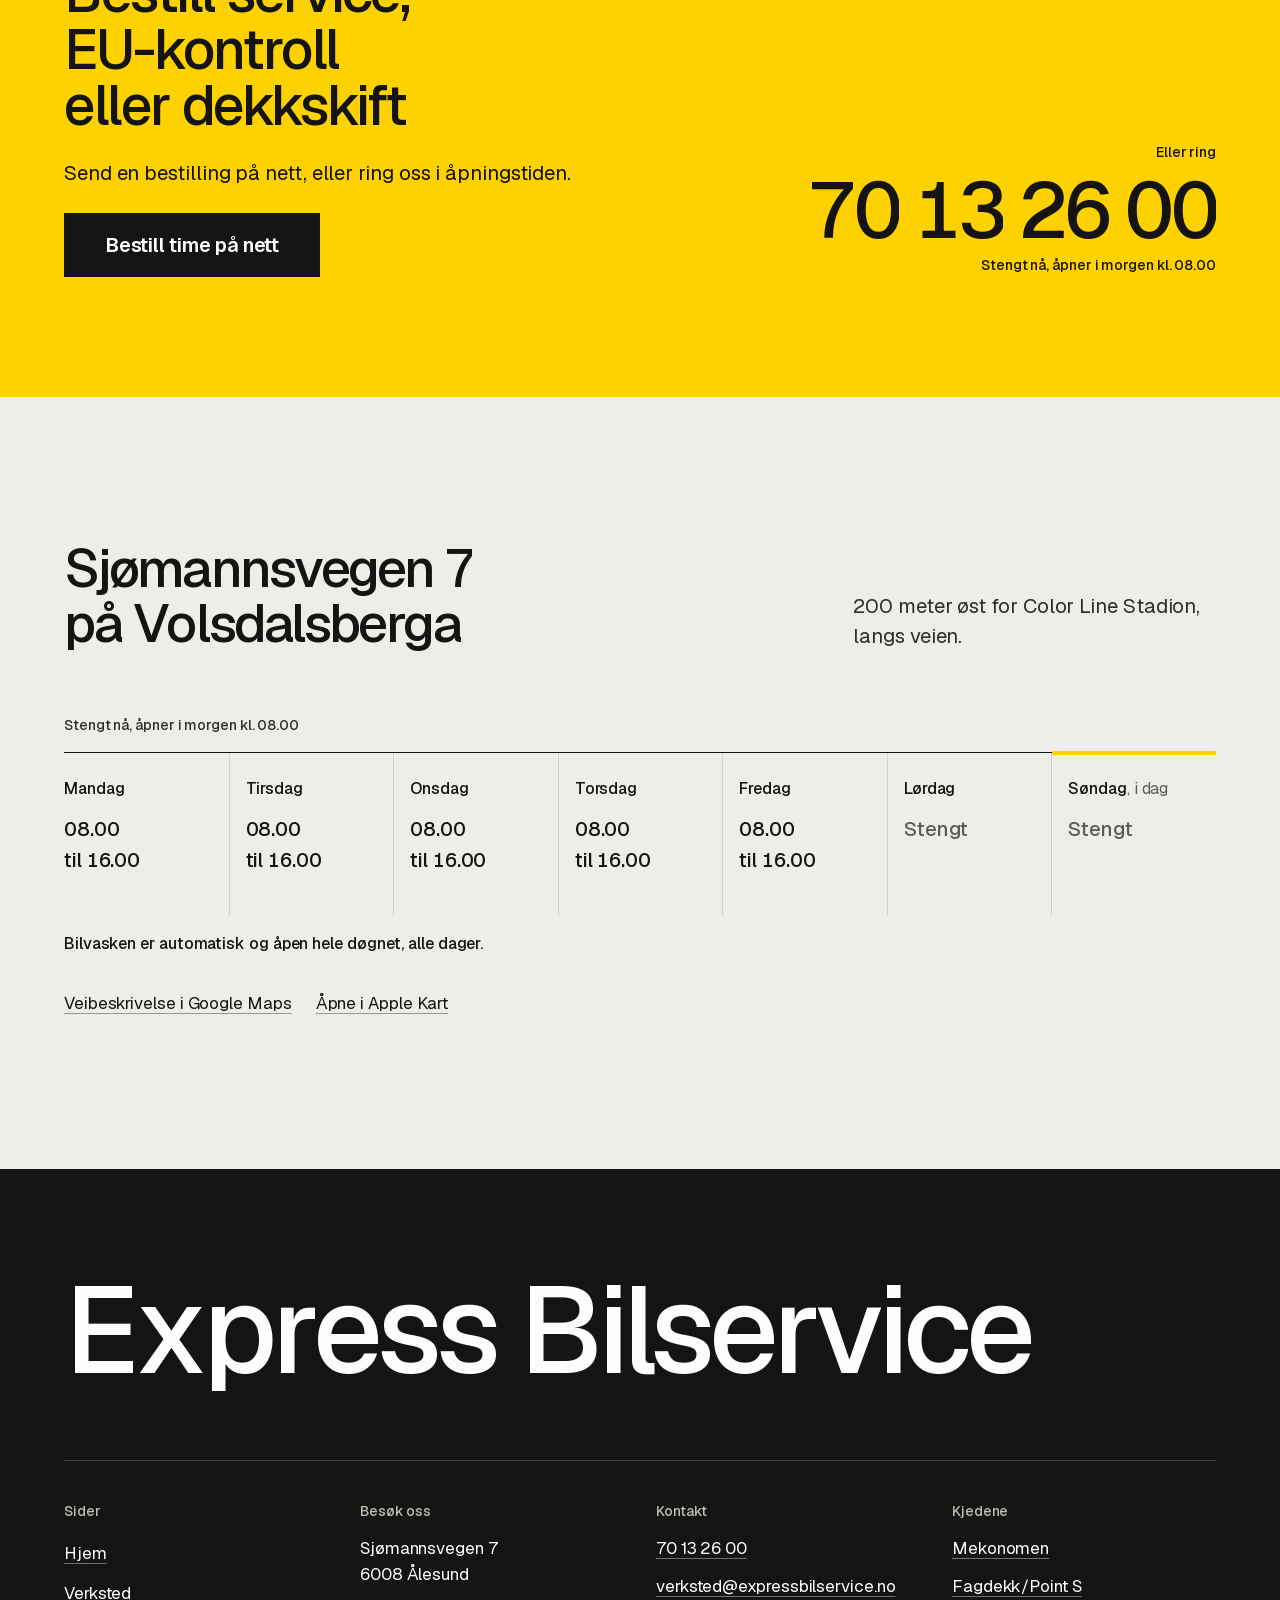
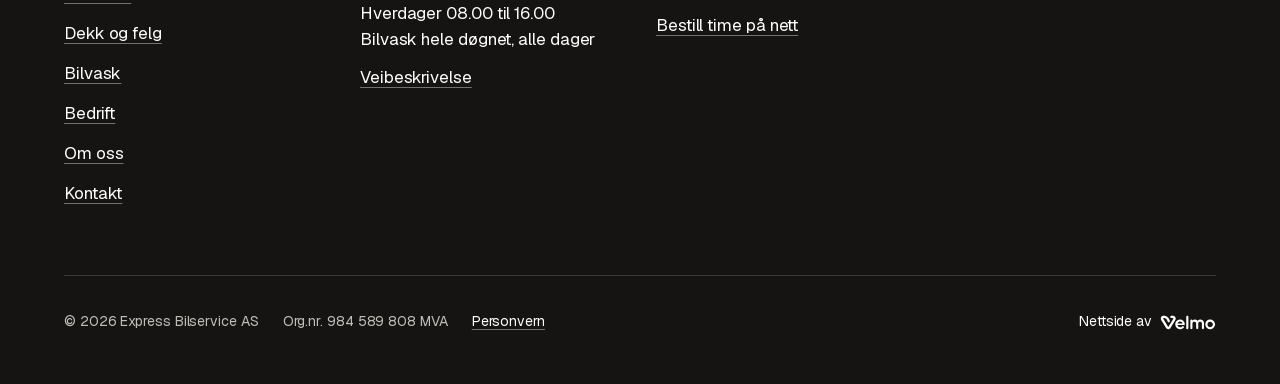
==== commit 55f75801: "Oppdatert forhåndsvisning" ====
--- a/index.html
+++ b/index.html
@@ -33,10 +33,10 @@
   <link rel="preload" as="font" type="font/woff2" href="assets/fonts/geist.woff2" crossorigin>
   <link rel="preload" as="image" href="assets/img/bygg-kveld-m40-941.webp?v=1e204f71" imagesrcset="assets/img/bygg-kveld-m40-800.webp?v=2de76903 800w, assets/img/bygg-kveld-m40-941.webp?v=1e204f71 941w" imagesizes="100vw" media="(max-width: 40rem)" fetchpriority="high">
   <link rel="preload" as="image" href="assets/img/bygg-kveld-1600.webp?v=6ae3b700" imagesrcset="assets/img/bygg-kveld-800.webp?v=ba339b7c 800w, assets/img/bygg-kveld-1200.webp?v=85801f12 1200w, assets/img/bygg-kveld-1600.webp?v=6ae3b700 1600w, assets/img/bygg-kveld-1672.webp?v=ba9cb5f7 1672w" imagesizes="100vw" media="(min-width: 40.0625rem)" fetchpriority="high">
-  <link rel="stylesheet" href="assets/css/bundle.css?v=1fd9ff650e">
+  <link rel="stylesheet" href="assets/css/bundle.css?v=2aaccac71b">
   <script>(function(){var r=document.documentElement;r.classList.add('js');try{var m=localStorage.getItem('ebs-mode');if(m==='dark'||m==='light')r.dataset.mode=m;}catch(e){}var s=false;try{s=!!document.referrer&&new URL(document.referrer).origin===location.origin;}catch(e){}if(!matchMedia('(prefers-reduced-motion: reduce)').matches)r.classList.add(s?'is-nav':'is-first');})();</script>
   <script>window.SITE = {"hours":[["08:00","16:00"],["08:00","16:00"],["08:00","16:00"],["08:00","16:00"],["08:00","16:00"],null,null]};</script>
-  <script type="application/ld+json">{"@context":"https://schema.org","@graph":[{"@type":["AutoRepair","TireShop"],"@id":"https://www.expressbilservice.no/#bedrift","name":"Express Bilservice","legalName":"Express Bilservice AS","url":"https://www.expressbilservice.no/","description":"Bilverksted, dekkhotell og bilvask på Volsdalsberga i Ålesund. Mekonomen-verksted og Fagdekk/Point S-verksted siden 2002.","telephone":"+47 70 13 26 00","email":"verksted@expressbilservice.no","image":["https://www.expressbilservice.no/assets/brand/og-hjem.jpg"],"address":{"@type":"PostalAddress","streetAddress":"Sjømannsvegen 7","postalCode":"6008","addressLocality":"Ålesund","addressRegion":"Møre og Romsdal","addressCountry":"NO"},"geo":{"@type":"GeoCoordinates","latitude":62.46956,"longitude":6.19339},"hasMap":"https://www.google.com/maps/search/?api=1&query=Express%20Bilservice%20AS%2C%20Sj%C3%B8mannsvegen%207%2C%206008%20%C3%85lesund","openingHoursSpecification":[{"@type":"OpeningHoursSpecification","dayOfWeek":["Monday","Tuesday","Wednesday","Thursday","Friday"],"opens":"08:00","closes":"16:00"}],"department":[{"@type":"AutoWash","@id":"https://www.expressbilservice.no/bilvask/#bilvask","name":"Express Bilservice bilvask","description":"Automatisk bilvask, åpen hele døgnet, alle dager.","url":"https://www.expressbilservice.no/bilvask/","image":"https://www.expressbilservice.no/assets/brand/og-bilvask.jpg","telephone":"+47 70 13 26 00","address":{"@type":"PostalAddress","streetAddress":"Sjømannsvegen 7","postalCode":"6008","addressLocality":"Ålesund","addressRegion":"Møre og Romsdal","addressCountry":"NO"},"openingHoursSpecification":[{"@type":"OpeningHoursSpecification","dayOfWeek":["Monday","Tuesday","Wednesday","Thursday","Friday","Saturday","Sunday"],"opens":"00:00","closes":"23:59"}]}],"foundingDate":"2002","numberOfEmployees":{"@type":"QuantitativeValue","value":11},"vatID":"NO984589808MVA","identifier":{"@type":"PropertyValue","propertyID":"Organisasjonsnummer","value":"984589808"},"areaServed":[{"@type":"City","name":"Ålesund"},{"@type":"AdministrativeArea","name":"Sunnmøre"}],"memberOf":[{"@type":"Organization","name":"Mekonomen","url":"https://www.mekonomen.no/"},{"@type":"Organization","name":"Fagdekk / Point S","url":"https://www.point-s.no/"}],"sameAs":["https://www.mekonomen.no/bilverksteder/alesund/express-bilservice-as","https://www.point-s.no/dekk-verksted-naer-meg/alesund/express-bilservice","https://www.facebook.com/expressbilservice/","https://virksomhet.brreg.no/nb/oppslag/enheter/984589808"],"logo":"https://www.expressbilservice.no/icon-512.png?v=e9861fc3","knowsAbout":["Bilservice etter fabrikantens anvisninger","EU-kontroll","Diagnose og feilsøking","Reparasjon","Oljeskift","Bremser","Eksosanlegg","Støtdempere","Bilbatteri","Småreparasjoner","Feriesjekk og servicekontroll","Dekkhotell","Dekkskift","Dekkomlegging og avbalansering","Dekkreparasjon","Hjulstilling","Salg av dekk og felg","Bilvask","Automatisk bilvask, utvendig, hele døgnet","Verksted for bedrifter og bilpark"],"potentialAction":{"@type":"ReserveAction","name":"Bestill verkstedtime","target":{"@type":"EntryPoint","urlTemplate":"https://bestill.mekonomen.no/workshops?workshop=6060-013","actionPlatform":["http://schema.org/DesktopWebPlatform","http://schema.org/MobileWebPlatform"]}},"hasOfferCatalog":{"@type":"OfferCatalog","name":"Tjenester","itemListElement":[{"@type":"Offer","itemOffered":{"@type":"Service","name":"Bilservice etter fabrikantens anvisninger"}},{"@type":"Offer","itemOffered":{"@type":"Service","name":"EU-kontroll"}},{"@type":"Offer","itemOffered":{"@type":"Service","name":"Diagnose og feilsøking"}},{"@type":"Offer","itemOffered":{"@type":"Service","name":"Reparasjon"}},{"@type":"Offer","itemOffered":{"@type":"Service","name":"Oljeskift"}},{"@type":"Offer","itemOffered":{"@type":"Service","name":"Bremser"}},{"@type":"Offer","itemOffered":{"@type":"Service","name":"Eksosanlegg"}},{"@type":"Offer","itemOffered":{"@type":"Service","name":"Støtdempere"}},{"@type":"Offer","itemOffered":{"@type":"Service","name":"Bilbatteri"}},{"@type":"Offer","itemOffered":{"@type":"Service","name":"Småreparasjoner"}},{"@type":"Offer","itemOffered":{"@type":"Service","name":"Feriesjekk og servicekontroll"}},{"@type":"Offer","itemOffered":{"@type":"Service","name":"Dekkhotell"}},{"@type":"Offer","itemOffered":{"@type":"Service","name":"Dekkskift"}},{"@type":"Offer","itemOffered":{"@type":"Service","name":"Dekkomlegging og avbalansering"}},{"@type":"Offer","itemOffered":{"@type":"Service","name":"Dekkreparasjon"}},{"@type":"Offer","itemOffered":{"@type":"Service","name":"Hjulstilling"}},{"@type":"Offer","itemOffered":{"@type":"Service","name":"Salg av dekk og felg"}},{"@type":"Offer","itemOffered":{"@type":"Service","name":"Bilvask"}},{"@type":"Offer","itemOffered":{"@type":"Service","name":"Automatisk bilvask, utvendig, hele døgnet"}},{"@type":"Offer","itemOffered":{"@type":"Service","name":"Verksted for bedrifter og bilpark"}}]}},{"@type":"WebSite","@id":"https://www.expressbilservice.no/#nettsted","url":"https://www.expressbilservice.no/","name":"Express Bilservice","inLanguage":"nb-NO","publisher":{"@id":"https://www.expressbilservice.no/#bedrift"}},{"@type":"WebPage","@id":"https://www.expressbilservice.no/#side","url":"https://www.expressbilservice.no/","name":"Bilverksted og EU-kontroll i Ålesund | Express Bilservice","description":"Mekonomen-verksted på Volsdalsberga i Ålesund: service, EU-kontroll, diagnose, reparasjon, dekkhotell og døgnåpen bilvask. Ring 70 13 26 00.","inLanguage":"nb-NO","isPartOf":{"@id":"https://www.expressbilservice.no/#nettsted"},"about":{"@id":"https://www.expressbilservice.no/#bedrift"},"breadcrumb":{"@type":"BreadcrumbList","itemListElement":[{"@type":"ListItem","position":1,"name":"Hjem","item":"https://www.expressbilservice.no/"}]},"primaryImageOfPage":"https://www.expressbilservice.no/assets/brand/og-hjem.jpg"}]}</script>
+  <script type="application/ld+json">{"@context":"https://schema.org","@graph":[{"@type":["AutoRepair","TireShop"],"@id":"https://www.expressbilservice.no/#bedrift","name":"Express Bilservice","legalName":"Express Bilservice AS","url":"https://www.expressbilservice.no/","description":"Bilverksted, dekkhotell og bilvask på Volsdalsberga i Ålesund. Mekonomen-verksted og Fagdekk/Point S-verksted siden 2002.","telephone":"+47 70 13 26 00","email":"verksted@expressbilservice.no","image":["https://www.expressbilservice.no/assets/brand/og-hjem.jpg"],"address":{"@type":"PostalAddress","streetAddress":"Sjømannsvegen 7","postalCode":"6008","addressLocality":"Ålesund","addressRegion":"Møre og Romsdal","addressCountry":"NO"},"geo":{"@type":"GeoCoordinates","latitude":62.46956,"longitude":6.19339},"hasMap":"https://www.google.com/maps/search/?api=1&query=Express%20Bilservice%20AS%2C%20Sj%C3%B8mannsvegen%207%2C%206008%20%C3%85lesund","openingHoursSpecification":[{"@type":"OpeningHoursSpecification","dayOfWeek":["Monday","Tuesday","Wednesday","Thursday","Friday"],"opens":"08:00","closes":"16:00"}],"department":[{"@type":"AutoWash","@id":"https://www.expressbilservice.no/bilvask/#bilvask","name":"Express Bilservice bilvask","description":"Automatisk bilvask, åpen hele døgnet, alle dager.","url":"https://www.expressbilservice.no/bilvask/","image":"https://www.expressbilservice.no/assets/brand/og-bilvask.jpg","telephone":"+47 70 13 26 00","address":{"@type":"PostalAddress","streetAddress":"Sjømannsvegen 7","postalCode":"6008","addressLocality":"Ålesund","addressRegion":"Møre og Romsdal","addressCountry":"NO"},"openingHoursSpecification":[{"@type":"OpeningHoursSpecification","dayOfWeek":["Monday","Tuesday","Wednesday","Thursday","Friday","Saturday","Sunday"],"opens":"00:00","closes":"23:59"}]}],"foundingDate":"2002","numberOfEmployees":{"@type":"QuantitativeValue","value":11},"vatID":"NO984589808MVA","identifier":{"@type":"PropertyValue","propertyID":"Organisasjonsnummer","value":"984589808"},"areaServed":[{"@type":"City","name":"Ålesund"},{"@type":"AdministrativeArea","name":"Sunnmøre"}],"memberOf":[{"@type":"Organization","name":"Mekonomen","url":"https://www.mekonomen.no/"},{"@type":"Organization","name":"Fagdekk / Point S","url":"https://www.point-s.no/"}],"sameAs":["https://www.mekonomen.no/bilverksteder/alesund/express-bilservice-as","https://www.point-s.no/dekk-verksted-naer-meg/alesund/express-bilservice","https://www.facebook.com/expressbilservice/","https://virksomhet.brreg.no/nb/oppslag/enheter/984589808"],"logo":"https://www.expressbilservice.no/icon-512.png?v=e9861fc3","knowsAbout":["Bilservice etter fabrikantens anvisninger","EU-kontroll","Diagnose og feilsøking","Reparasjon","Oljeskift","Bremser","Eksosanlegg","Støtdempere","Bilbatteri","Småreparasjoner","Feriesjekk og servicekontroll","Dekkhotell","Dekkskift","Dekkomlegging og avbalansering","Dekkreparasjon","Hjulstilling","Salg av dekk og felg","Bilvask","Automatisk bilvask, utvendig, hele døgnet","Verksted for bedrifter og bilpark"],"potentialAction":{"@type":"ReserveAction","name":"Bestill verkstedtime","target":{"@type":"EntryPoint","urlTemplate":"https://www.expressbilservice.no/bestill/","actionPlatform":["http://schema.org/DesktopWebPlatform","http://schema.org/MobileWebPlatform"]}},"hasOfferCatalog":{"@type":"OfferCatalog","name":"Tjenester","itemListElement":[{"@type":"Offer","itemOffered":{"@type":"Service","name":"Bilservice etter fabrikantens anvisninger"}},{"@type":"Offer","itemOffered":{"@type":"Service","name":"EU-kontroll"}},{"@type":"Offer","itemOffered":{"@type":"Service","name":"Diagnose og feilsøking"}},{"@type":"Offer","itemOffered":{"@type":"Service","name":"Reparasjon"}},{"@type":"Offer","itemOffered":{"@type":"Service","name":"Oljeskift"}},{"@type":"Offer","itemOffered":{"@type":"Service","name":"Bremser"}},{"@type":"Offer","itemOffered":{"@type":"Service","name":"Eksosanlegg"}},{"@type":"Offer","itemOffered":{"@type":"Service","name":"Støtdempere"}},{"@type":"Offer","itemOffered":{"@type":"Service","name":"Bilbatteri"}},{"@type":"Offer","itemOffered":{"@type":"Service","name":"Småreparasjoner"}},{"@type":"Offer","itemOffered":{"@type":"Service","name":"Feriesjekk og servicekontroll"}},{"@type":"Offer","itemOffered":{"@type":"Service","name":"Dekkhotell"}},{"@type":"Offer","itemOffered":{"@type":"Service","name":"Dekkskift"}},{"@type":"Offer","itemOffered":{"@type":"Service","name":"Dekkomlegging og avbalansering"}},{"@type":"Offer","itemOffered":{"@type":"Service","name":"Dekkreparasjon"}},{"@type":"Offer","itemOffered":{"@type":"Service","name":"Hjulstilling"}},{"@type":"Offer","itemOffered":{"@type":"Service","name":"Salg av dekk og felg"}},{"@type":"Offer","itemOffered":{"@type":"Service","name":"Bilvask"}},{"@type":"Offer","itemOffered":{"@type":"Service","name":"Automatisk bilvask, utvendig, hele døgnet"}},{"@type":"Offer","itemOffered":{"@type":"Service","name":"Verksted for bedrifter og bilpark"}}]}},{"@type":"WebSite","@id":"https://www.expressbilservice.no/#nettsted","url":"https://www.expressbilservice.no/","name":"Express Bilservice","inLanguage":"nb-NO","publisher":{"@id":"https://www.expressbilservice.no/#bedrift"}},{"@type":"WebPage","@id":"https://www.expressbilservice.no/#side","url":"https://www.expressbilservice.no/","name":"Bilverksted og EU-kontroll i Ålesund | Express Bilservice","description":"Mekonomen-verksted på Volsdalsberga i Ålesund: service, EU-kontroll, diagnose, reparasjon, dekkhotell og døgnåpen bilvask. Ring 70 13 26 00.","inLanguage":"nb-NO","isPartOf":{"@id":"https://www.expressbilservice.no/#nettsted"},"about":{"@id":"https://www.expressbilservice.no/#bedrift"},"breadcrumb":{"@type":"BreadcrumbList","itemListElement":[{"@type":"ListItem","position":1,"name":"Hjem","item":"https://www.expressbilservice.no/"}]},"primaryImageOfPage":"https://www.expressbilservice.no/assets/brand/og-hjem.jpg"}]}</script>
 </head>
 <body>
   <a class="skip" href="#main">Hopp til innholdet</a>
@@ -62,7 +62,7 @@
       </nav>
       <a class="nav__tel" href="tel:+4770132600" aria-label="Ring 70 13 26 00"><svg class="icon" aria-hidden="true" focusable="false"><use href="#i-phone"/></svg><span>70 13 26 00</span></a>
       <button class="iconbtn" type="button" data-mode-toggle aria-label="Bytt til mørk modus" aria-pressed="false"><svg class="icon i-moon" aria-hidden="true" focusable="false"><use href="#i-moon"/></svg><svg class="icon i-sun" aria-hidden="true" focusable="false"><use href="#i-sun"/></svg></button>
-      <a class="btn btn--primary btn--sm nav__book" href="https://bestill.mekonomen.no/workshops?workshop=6060-013">Bestill time</a>
+      <a class="btn btn--primary btn--sm nav__book" href="./bestill/">Bestill time</a>
       <button class="burger" type="button" aria-expanded="false" aria-controls="meny"><span class="burger__lines" aria-hidden="true"><i></i><i></i></span><span class="burger__label">Meny</span></button>
     </div>
   </header>
@@ -77,13 +77,13 @@
       <li><a href="./kontakt/">Kontakt</a></li>
     </ul>
     <div class="menu__foot">
-      <a class="btn btn--primary" href="https://bestill.mekonomen.no/workshops?workshop=6060-013">Bestill time</a>
+      <a class="btn btn--primary" href="./bestill/">Bestill time</a>
       <a class="link" href="tel:+4770132600">70 13 26 00</a>
       <a class="link" href="mailto:verksted@expressbilservice.no">verksted@expressbilservice.no</a>
     </div>
   </div>
   <div class="dock on-night" inert>
-    <a class="btn btn--primary" href="https://bestill.mekonomen.no/workshops?workshop=6060-013">Bestill time</a>
+    <a class="btn btn--primary" href="./bestill/">Bestill time</a>
     <a class="btn btn--ghost" href="tel:+4770132600"><svg class="icon" aria-hidden="true" focusable="false"><use href="#i-phone"/></svg>Ring</a>
   </div>
   <main id="main">
@@ -94,7 +94,7 @@
         <h1 id="hero-h" class="hero__h" data-split>Bilverksted i Ålesund</h1>
         <div class="hero__say">
           <p class="lead">Service, EU-kontroll, reparasjon, dekk og bilvask på Volsdalsberga.</p>
-          <div class="actions"><a class="btn btn--primary btn--lg" href="https://bestill.mekonomen.no/workshops?workshop=6060-013">Bestill time</a><a class="btn btn--ghost btn--lg" href="tel:+4770132600">Ring 70 13 26 00</a></div>
+          <div class="actions"><a class="btn btn--primary btn--lg" href="./bestill/">Bestill time</a><a class="btn btn--ghost btn--lg" href="tel:+4770132600">Ring 70 13 26 00</a></div>
         </div>
         <div class="hero__corner"><span>Sjømannsvegen 7, Volsdalsberga</span><span class="status" data-status role="status" hidden></span></div>
       </div>
@@ -118,13 +118,13 @@
             <figure class="frame svc__frame" data-slot="kort-service" data-alt="Eget bilde for service"><img src="assets/img/oljeskift-1600.webp?v=725fd44e" srcset="assets/img/oljeskift-800.webp?v=e637995c 800w, assets/img/oljeskift-1200.webp?v=c76b3e00 1200w, assets/img/oljeskift-1600.webp?v=725fd44e 1600w, assets/img/oljeskift-1672.webp?v=cd1f7be4 1672w" sizes="(min-width: 60rem) 30vw, (min-width: 40rem) 46vw, 92vw" width="1672" height="941" alt="Motorolje helles gjennom en gul trakt i motorrommet på en bil" loading="lazy" fetchpriority="low" decoding="async" style="object-position: 70% 55%"></figure>
             <h3 class="svc__t"><a href="./verksted/#service">Service</a></h3>
             <p class="svc__l">Etter fabrikantens anvisninger, så garantien består.</p>
-            <a class="svc__book" href="https://bestill.mekonomen.no/workshops?workshop=6060-013">Bestill service</a>
+            <a class="svc__book" href="./bestill/?tjeneste=service">Bestill service</a>
           </li>
           <li class="svc__card">
             <figure class="frame svc__frame" data-slot="kort-eu-kontroll" data-alt="Eget bilde for eu-kontroll"><img src="assets/img/eu-kontroll-1600.webp?v=fffa3218" srcset="assets/img/eu-kontroll-800.webp?v=5efa8710 800w, assets/img/eu-kontroll-1200.webp?v=c15e12b3 1200w, assets/img/eu-kontroll-1600.webp?v=fffa3218 1600w, assets/img/eu-kontroll-1672.webp?v=a552291e 1672w" sizes="(min-width: 60rem) 30vw, (min-width: 40rem) 46vw, 92vw" width="1672" height="941" alt="Skjerm med sjekkliste for EU-kontroll ved siden av en bil på bremseprøvebenken" loading="lazy" fetchpriority="low" decoding="async" style="object-position: 22% 50%"></figure>
             <h3 class="svc__t"><a href="./verksted/#eu-kontroll">EU-kontroll</a></h3>
             <p class="svc__l">Periodisk kontroll og etterkontroll av bilen.</p>
-            <a class="svc__book" href="https://bestill.mekonomen.no/workshops?workshop=6060-013">Bestill EU-kontroll</a>
+            <a class="svc__book" href="./bestill/?tjeneste=eu-kontroll">Bestill EU-kontroll</a>
           </li>
           <li class="svc__card">
             <figure class="frame svc__frame" data-slot="kort-diagnose" data-alt="Eget bilde for diagnose og feilsøking"><img src="assets/img/diagnose-1600.webp?v=615b10a0" srcset="assets/img/diagnose-800.webp?v=86d7020d 800w, assets/img/diagnose-1200.webp?v=3fa68feb 1200w, assets/img/diagnose-1600.webp?v=615b10a0 1600w, assets/img/diagnose-1671.webp?v=13479d3d 1671w" sizes="(min-width: 60rem) 30vw, (min-width: 40rem) 46vw, 92vw" width="1671" height="941" alt="Diagnoseverktøy koblet til bilen, med feilkoder og motordata på skjermen" loading="lazy" fetchpriority="low" decoding="async" style="object-position: 62% 50%"></figure>
@@ -142,7 +142,7 @@
             <figure class="frame svc__frame" data-slot="kort-dekk" data-alt="Eget bilde for dekk og dekkhotell"><img src="assets/img/dekkhotell-1448.webp?v=d71d2b89" srcset="assets/img/dekkhotell-800.webp?v=ea77168e 800w, assets/img/dekkhotell-1200.webp?v=e1ff2ad4 1200w, assets/img/dekkhotell-1448.webp?v=d71d2b89 1448w" sizes="(min-width: 60rem) 30vw, (min-width: 40rem) 46vw, 92vw" width="1448" height="1086" alt="Dekkhotell med lange hyller fulle av dekk og hjul" loading="lazy" fetchpriority="low" decoding="async" style="object-position: 50% 50%"></figure>
             <h3 class="svc__t"><a href="./dekk/">Dekk og dekkhotell</a></h3>
             <p class="svc__l">Dekkskift, omlegging, hjulstilling og lagring.</p>
-            <a class="svc__book" href="https://bestill.mekonomen.no/workshops?workshop=6060-013">Bestill dekkskift</a>
+            <a class="svc__book" href="./bestill/?tjeneste=dekk">Bestill dekkskift</a>
           </li>
           <li class="svc__card">
             <figure class="frame svc__frame" data-slot="kort-bilvask" data-alt="Eget bilde for bilvask"><img src="assets/img/bilvask-1600.webp?v=711da6ae" srcset="assets/img/bilvask-800.webp?v=c2183291 800w, assets/img/bilvask-1200.webp?v=fe0dc837 1200w, assets/img/bilvask-1600.webp?v=711da6ae 1600w, assets/img/bilvask-1672.webp?v=7c8f25cf 1672w" sizes="(min-width: 60rem) 30vw, (min-width: 40rem) 46vw, 92vw" width="1672" height="941" alt="Automatisk bilvaskemaskin med gule og sorte børster rundt en bil i skum" loading="lazy" fetchpriority="low" decoding="async" style="object-position: 50% 45%"></figure>
@@ -200,8 +200,8 @@
       <div class="container book__grid">
         <div class="book__text">
           <h2 id="book-h" data-split>Bestill service, EU-kontroll eller dekkskift</h2>
-          <p class="book__lead">Velg tid på nett hos Mekonomen, eller ring oss i åpningstiden.</p>
-          <a class="btn btn--dark btn--lg" href="https://bestill.mekonomen.no/workshops?workshop=6060-013">Bestill time på nett</a>
+          <p class="book__lead">Send en bestilling på nett, eller ring oss i åpningstiden.</p>
+          <a class="btn btn--dark btn--lg" href="./bestill/">Bestill time på nett</a>
         </div>
         <div class="book__call">
           <small>Eller ring</small>
@@ -251,7 +251,7 @@
           <p class="foot__h">Kontakt</p>
           <p><a class="link" href="tel:+4770132600">70 13 26 00</a></p>
           <p><a class="link" href="mailto:verksted@expressbilservice.no">verksted@expressbilservice.no</a></p>
-          <p><a class="link" href="https://bestill.mekonomen.no/workshops?workshop=6060-013">Bestill time på nett</a></p>
+          <p><a class="link" href="./bestill/">Bestill time på nett</a></p>
         </div>
         <div>
           <p class="foot__h">Kjedene</p>
@@ -271,6 +271,6 @@
   <script src="assets/vendor/gsap.min.js" defer></script>
   <script src="assets/vendor/ScrollTrigger.min.js" defer></script>
   <script src="assets/vendor/lenis.min.js" defer></script>
-  <script src="assets/js/site.js?v=91a82fbb6a" defer></script>
+  <script src="assets/js/site.js?v=d5383aa948" defer></script>
 </body>
 </html>
--- a/assets/css/bundle.css
+++ b/assets/css/bundle.css
@@ -507,3 +507,43 @@
   .burger { display: none; }
 }
 @media (min-width: 87.5rem) { .nav__tel span { display: inline; } }
+
+/* ---------- Bestillingsskjema ---------- */
+.booking { padding-bottom: var(--section-gap); }
+/* Den flytende bestillingslinjen trengs ikke på selve bestillingssiden (og ville ligget over feltene) */
+body:has(.booking) .dock { display: none; }
+.booking__grid { display: grid; gap: var(--space-2xl); align-items: start; }
+.booking__form { display: grid; gap: var(--space-lg); }
+.booking__group { display: grid; gap: var(--space-xs); margin: 0; padding: 0; border: 0; min-width: 0; }
+.booking__group legend, .field__l { padding: 0; margin-bottom: var(--space-xs); font-size: var(--text-sm); font-weight: 600; color: var(--color-ink); }
+.chips { display: flex; flex-wrap: wrap; gap: var(--space-xs); }
+.chip { position: relative; display: inline-flex; }
+.chip input { position: absolute; inset: 0; width: 100%; height: 100%; margin: 0; opacity: 0; cursor: pointer; }
+.chip span { display: inline-flex; align-items: center; min-height: 48px; padding: 0 var(--space-md); border: 1px solid var(--color-muted); background: var(--color-paper); color: var(--color-ink); font-size: var(--text-md); transition: background-color var(--dur-short) var(--ease-out), border-color var(--dur-short) var(--ease-out); }
+.chip:hover span { border-color: var(--color-ink); }
+.chip input:checked + span { background: var(--color-accent); border-color: var(--color-accent); color: var(--color-accent-ink); font-weight: 600; }
+.chip input:focus-visible + span { outline: 2px solid var(--color-focus); outline-offset: 2px; }
+.booking__row { display: grid; gap: var(--space-lg); }
+.field { display: grid; gap: 0; min-width: 0; }
+.field--short { max-width: 16rem; }
+.field__h { font-weight: 400; color: var(--color-muted); }
+.field input, .field select, .field textarea { width: 100%; min-height: 52px; padding: var(--space-sm); border: 1px solid var(--color-muted); border-radius: 0; background: var(--color-paper); color: var(--color-ink); font-size: max(16px, var(--text-md)); transition: border-color var(--dur-short) var(--ease-out); }
+.field textarea { min-height: 128px; resize: vertical; }
+.field input:hover, .field select:hover, .field textarea:hover { border-color: var(--color-ink-2); }
+.field input:focus-visible, .field select:focus-visible, .field textarea:focus-visible { outline: 2px solid var(--color-focus); outline-offset: 1px; border-color: var(--color-ink); }
+.field input::placeholder { color: var(--color-muted); }
+.booking__hp { position: absolute; left: -9999px; width: 1px; height: 1px; overflow: hidden; }
+.booking__error { margin: 0; padding: var(--space-sm) var(--space-md); border: 1px solid var(--color-error); background: var(--color-paper-2); color: var(--color-ink); }
+.booking__send { display: grid; gap: var(--space-sm); justify-items: start; margin-top: var(--space-xs); }
+.booking__send .btn:disabled { background: var(--color-paper-3); border-color: var(--color-paper-3); color: var(--color-muted); cursor: progress; }
+.booking__done { display: grid; gap: var(--space-md); align-content: start; padding: var(--space-xl); background: var(--color-paper-2); border-top: 4px solid var(--color-accent); }
+.booking__done:focus { outline: none; }
+.booking__done h2 { font-size: var(--text-title); }
+.booking__aside { display: grid; gap: var(--space-md); justify-items: start; padding: var(--space-xl); background: var(--color-paper-2); }
+.booking__aside-t { margin: 0; font-size: var(--text-xl); font-weight: 600; color: var(--color-ink); }
+@media (min-width: 40.0625rem) { .booking__row { grid-template-columns: repeat(2, minmax(0, 1fr)); } }
+@media (min-width: 60.0625rem) {
+  .booking__grid { grid-template-columns: repeat(12, minmax(0, 1fr)); }
+  .booking__form, .booking__done { grid-column: 1 / span 7; }
+  .booking__aside { grid-column: 9 / span 4; position: sticky; top: calc(var(--nav-h) + var(--space-lg)); }
+}
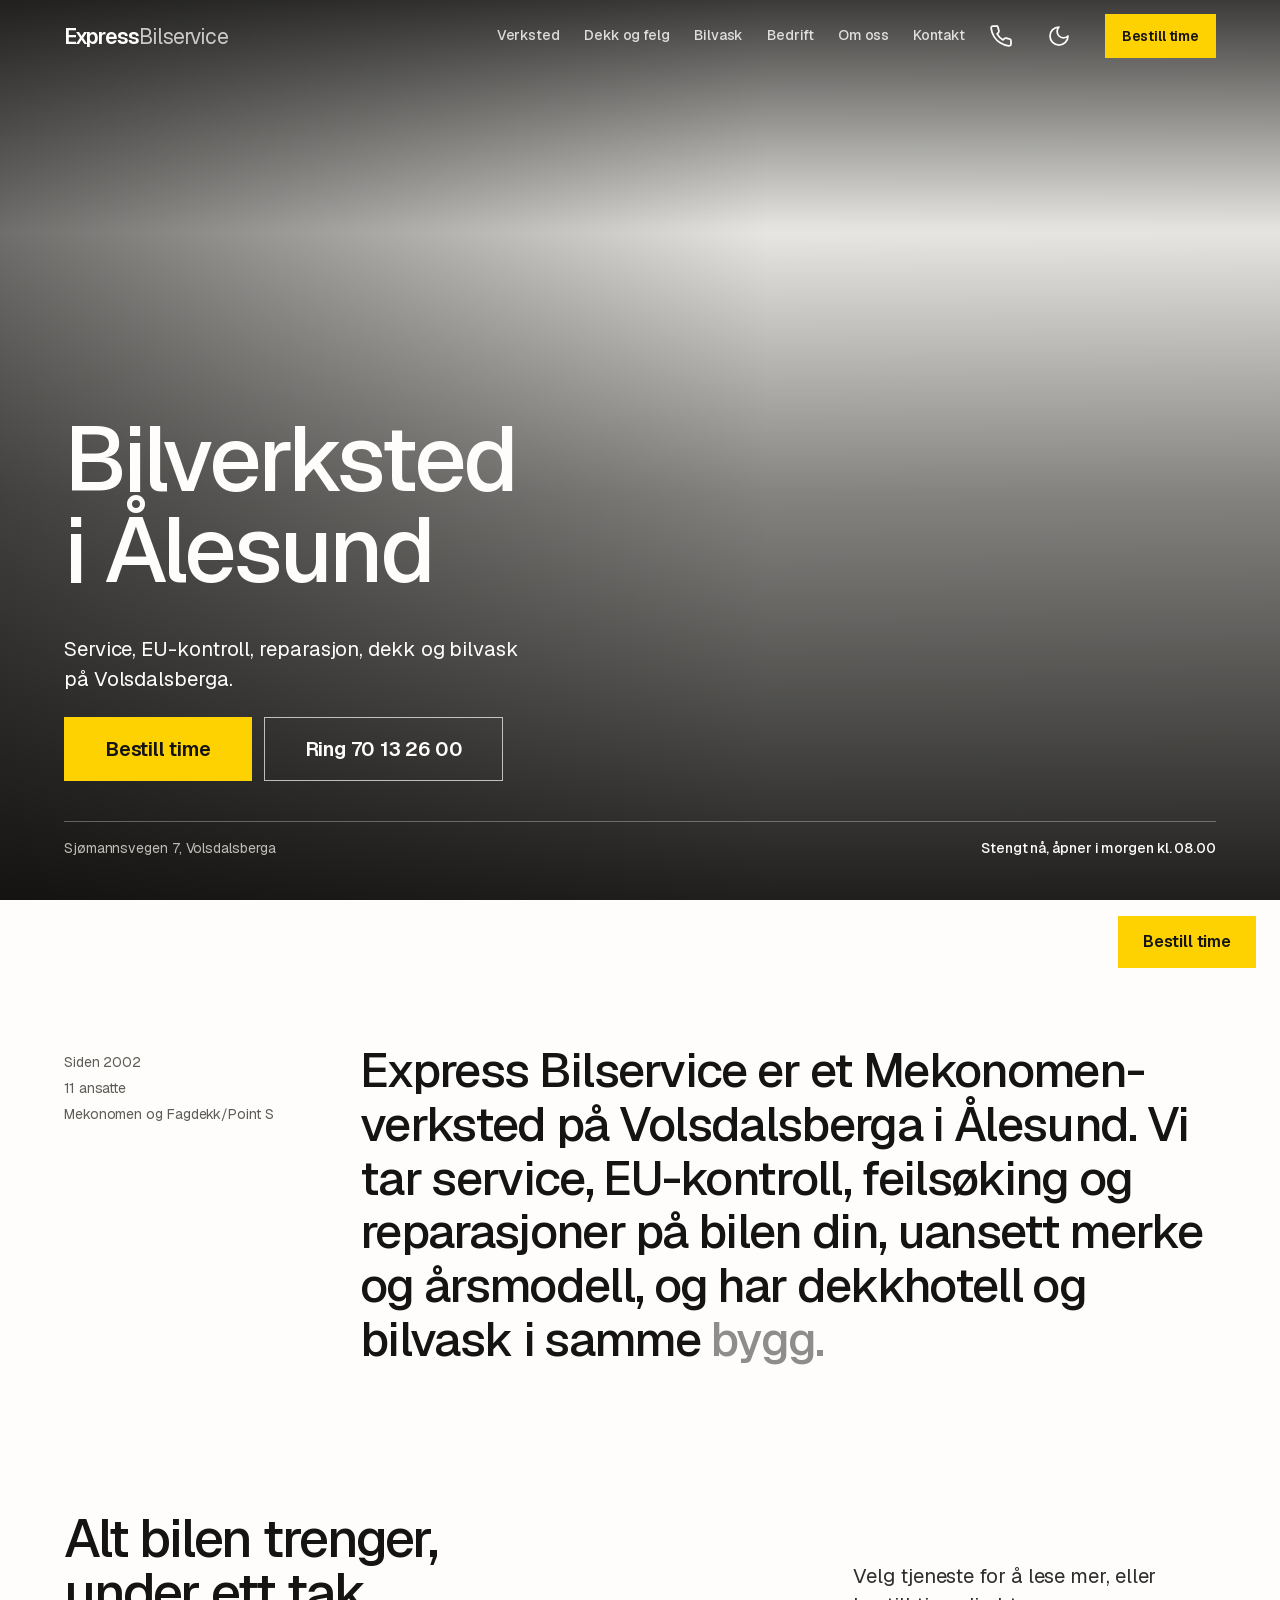
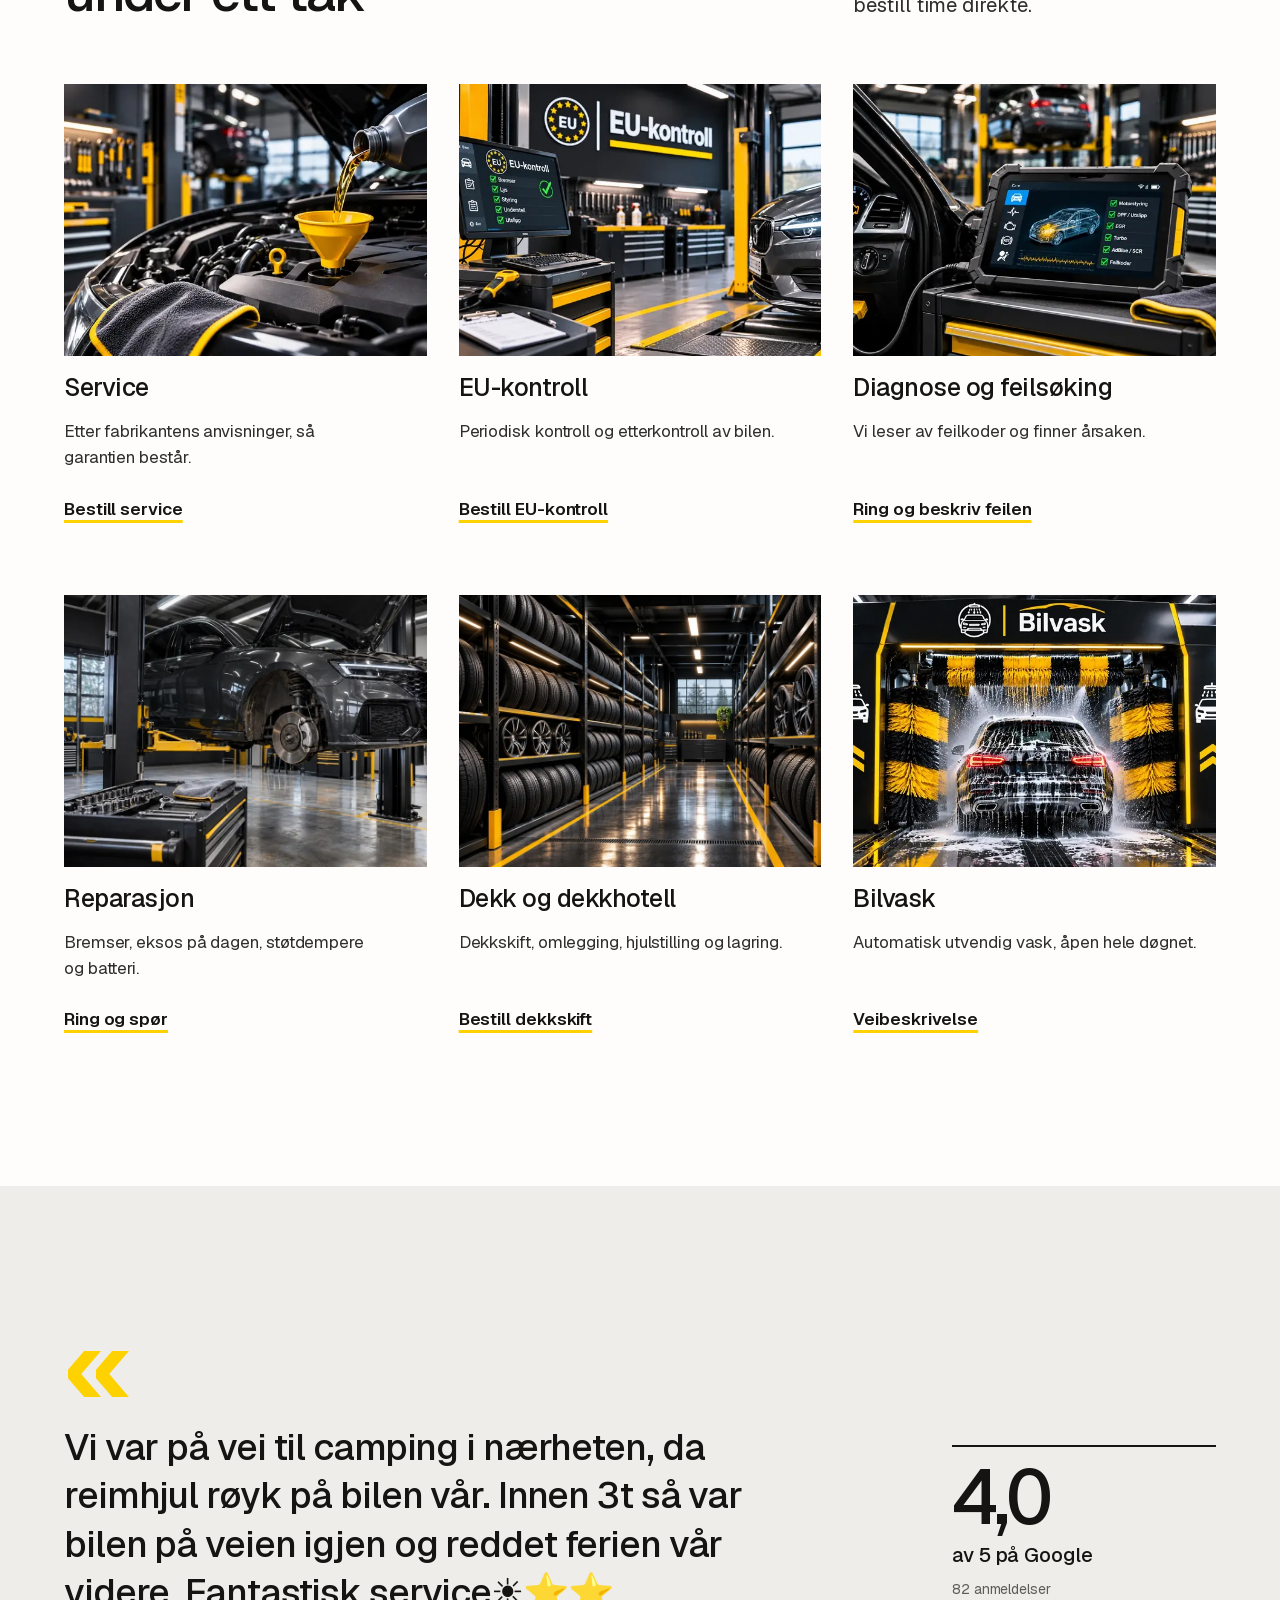
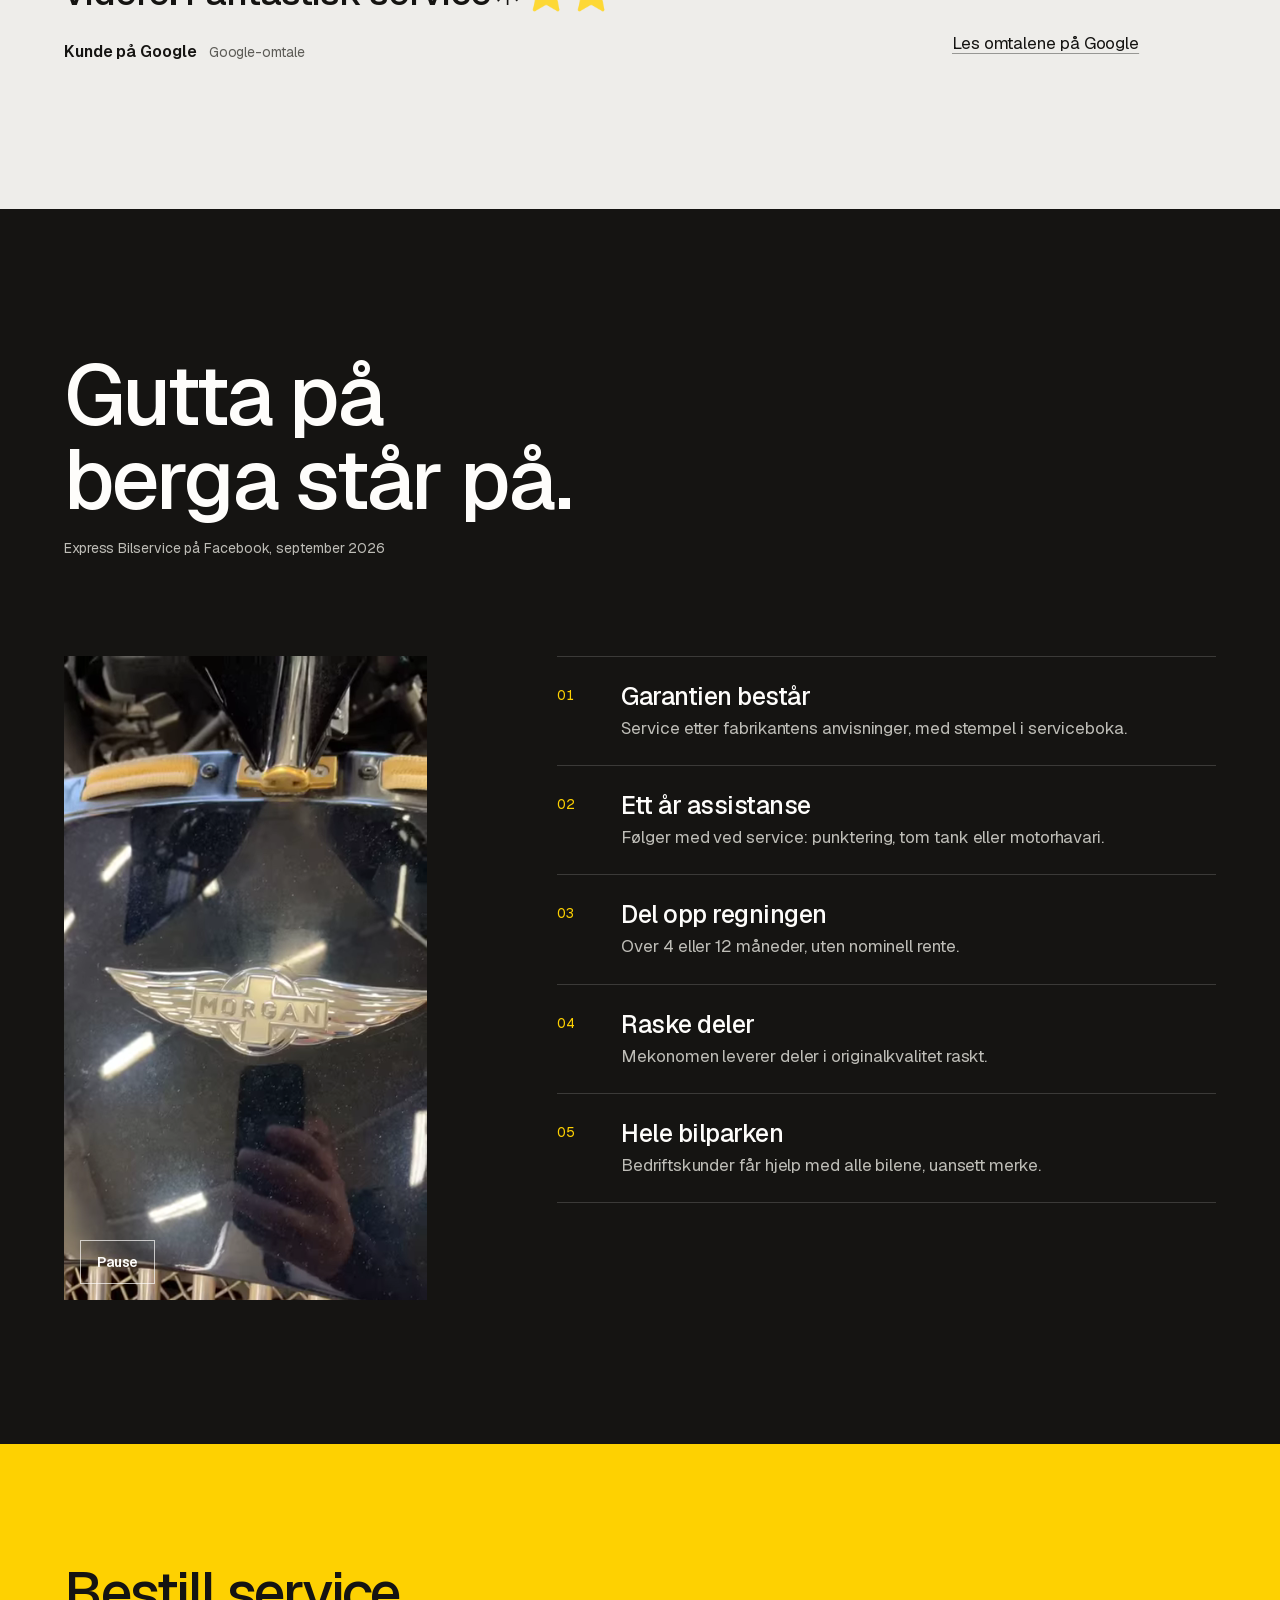
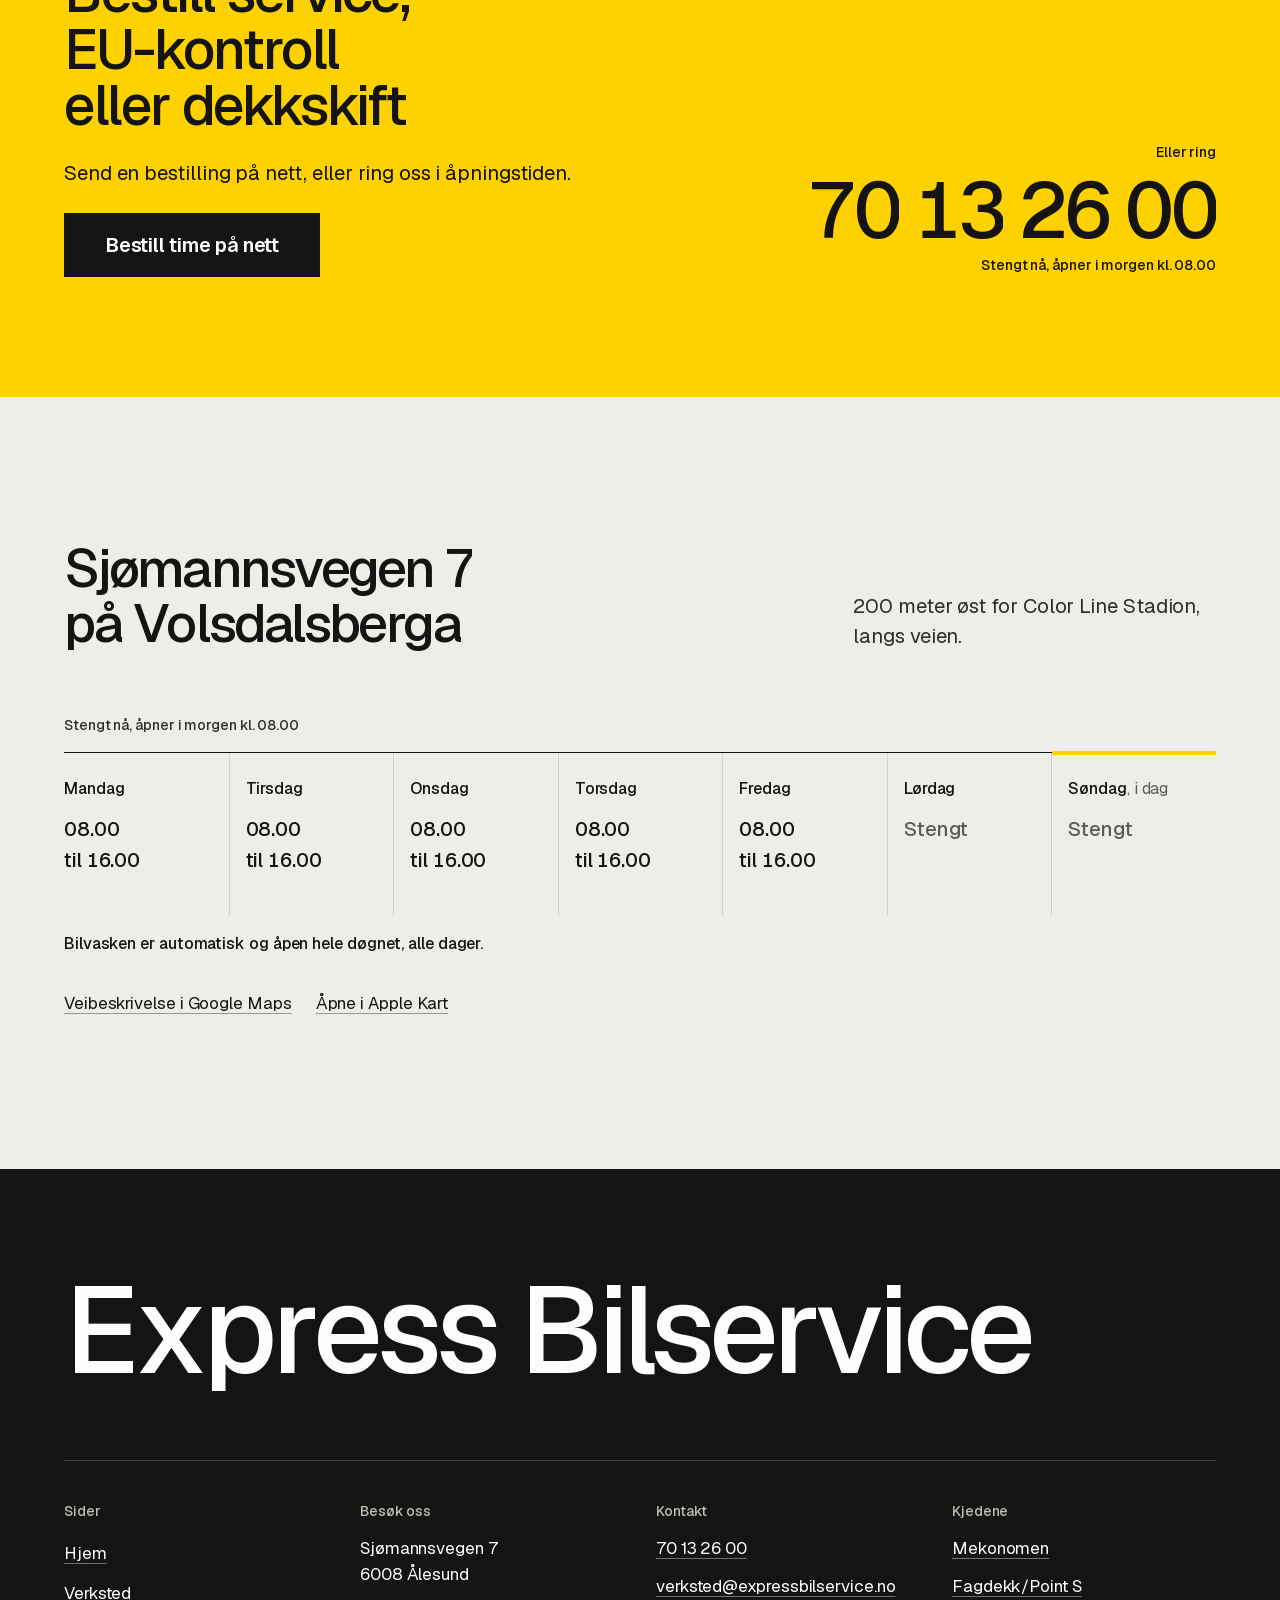
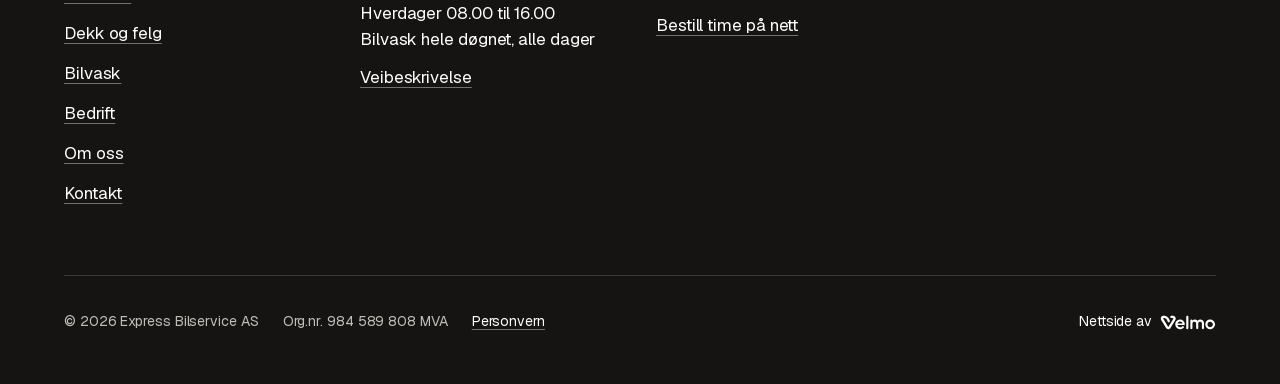
==== commit 9f7c7447: "Oppdatert forhåndsvisning" ====
--- a/index.html
+++ b/index.html
@@ -33,7 +33,7 @@
   <link rel="preload" as="font" type="font/woff2" href="assets/fonts/geist.woff2" crossorigin>
   <link rel="preload" as="image" href="assets/img/bygg-kveld-m40-941.webp?v=1e204f71" imagesrcset="assets/img/bygg-kveld-m40-800.webp?v=2de76903 800w, assets/img/bygg-kveld-m40-941.webp?v=1e204f71 941w" imagesizes="100vw" media="(max-width: 40rem)" fetchpriority="high">
   <link rel="preload" as="image" href="assets/img/bygg-kveld-1600.webp?v=6ae3b700" imagesrcset="assets/img/bygg-kveld-800.webp?v=ba339b7c 800w, assets/img/bygg-kveld-1200.webp?v=85801f12 1200w, assets/img/bygg-kveld-1600.webp?v=6ae3b700 1600w, assets/img/bygg-kveld-1672.webp?v=ba9cb5f7 1672w" imagesizes="100vw" media="(min-width: 40.0625rem)" fetchpriority="high">
-  <link rel="stylesheet" href="assets/css/bundle.css?v=2aaccac71b">
+  <link rel="stylesheet" href="assets/css/bundle.css?v=ac81f3f123">
   <script>(function(){var r=document.documentElement;r.classList.add('js');try{var m=localStorage.getItem('ebs-mode');if(m==='dark'||m==='light')r.dataset.mode=m;}catch(e){}var s=false;try{s=!!document.referrer&&new URL(document.referrer).origin===location.origin;}catch(e){}if(!matchMedia('(prefers-reduced-motion: reduce)').matches)r.classList.add(s?'is-nav':'is-first');})();</script>
   <script>window.SITE = {"hours":[["08:00","16:00"],["08:00","16:00"],["08:00","16:00"],["08:00","16:00"],["08:00","16:00"],null,null]};</script>
   <script type="application/ld+json">{"@context":"https://schema.org","@graph":[{"@type":["AutoRepair","TireShop"],"@id":"https://www.expressbilservice.no/#bedrift","name":"Express Bilservice","legalName":"Express Bilservice AS","url":"https://www.expressbilservice.no/","description":"Bilverksted, dekkhotell og bilvask på Volsdalsberga i Ålesund. Mekonomen-verksted og Fagdekk/Point S-verksted siden 2002.","telephone":"+47 70 13 26 00","email":"verksted@expressbilservice.no","image":["https://www.expressbilservice.no/assets/brand/og-hjem.jpg"],"address":{"@type":"PostalAddress","streetAddress":"Sjømannsvegen 7","postalCode":"6008","addressLocality":"Ålesund","addressRegion":"Møre og Romsdal","addressCountry":"NO"},"geo":{"@type":"GeoCoordinates","latitude":62.46956,"longitude":6.19339},"hasMap":"https://www.google.com/maps/search/?api=1&query=Express%20Bilservice%20AS%2C%20Sj%C3%B8mannsvegen%207%2C%206008%20%C3%85lesund","openingHoursSpecification":[{"@type":"OpeningHoursSpecification","dayOfWeek":["Monday","Tuesday","Wednesday","Thursday","Friday"],"opens":"08:00","closes":"16:00"}],"department":[{"@type":"AutoWash","@id":"https://www.expressbilservice.no/bilvask/#bilvask","name":"Express Bilservice bilvask","description":"Automatisk bilvask, åpen hele døgnet, alle dager.","url":"https://www.expressbilservice.no/bilvask/","image":"https://www.expressbilservice.no/assets/brand/og-bilvask.jpg","telephone":"+47 70 13 26 00","address":{"@type":"PostalAddress","streetAddress":"Sjømannsvegen 7","postalCode":"6008","addressLocality":"Ålesund","addressRegion":"Møre og Romsdal","addressCountry":"NO"},"openingHoursSpecification":[{"@type":"OpeningHoursSpecification","dayOfWeek":["Monday","Tuesday","Wednesday","Thursday","Friday","Saturday","Sunday"],"opens":"00:00","closes":"23:59"}]}],"foundingDate":"2002","numberOfEmployees":{"@type":"QuantitativeValue","value":11},"vatID":"NO984589808MVA","identifier":{"@type":"PropertyValue","propertyID":"Organisasjonsnummer","value":"984589808"},"areaServed":[{"@type":"City","name":"Ålesund"},{"@type":"AdministrativeArea","name":"Sunnmøre"}],"memberOf":[{"@type":"Organization","name":"Mekonomen","url":"https://www.mekonomen.no/"},{"@type":"Organization","name":"Fagdekk / Point S","url":"https://www.point-s.no/"}],"sameAs":["https://www.mekonomen.no/bilverksteder/alesund/express-bilservice-as","https://www.point-s.no/dekk-verksted-naer-meg/alesund/express-bilservice","https://www.facebook.com/expressbilservice/","https://virksomhet.brreg.no/nb/oppslag/enheter/984589808"],"logo":"https://www.expressbilservice.no/icon-512.png?v=e9861fc3","knowsAbout":["Bilservice etter fabrikantens anvisninger","EU-kontroll","Diagnose og feilsøking","Reparasjon","Oljeskift","Bremser","Eksosanlegg","Støtdempere","Bilbatteri","Småreparasjoner","Feriesjekk og servicekontroll","Dekkhotell","Dekkskift","Dekkomlegging og avbalansering","Dekkreparasjon","Hjulstilling","Salg av dekk og felg","Bilvask","Automatisk bilvask, utvendig, hele døgnet","Verksted for bedrifter og bilpark"],"potentialAction":{"@type":"ReserveAction","name":"Bestill verkstedtime","target":{"@type":"EntryPoint","urlTemplate":"https://www.expressbilservice.no/bestill/","actionPlatform":["http://schema.org/DesktopWebPlatform","http://schema.org/MobileWebPlatform"]}},"hasOfferCatalog":{"@type":"OfferCatalog","name":"Tjenester","itemListElement":[{"@type":"Offer","itemOffered":{"@type":"Service","name":"Bilservice etter fabrikantens anvisninger"}},{"@type":"Offer","itemOffered":{"@type":"Service","name":"EU-kontroll"}},{"@type":"Offer","itemOffered":{"@type":"Service","name":"Diagnose og feilsøking"}},{"@type":"Offer","itemOffered":{"@type":"Service","name":"Reparasjon"}},{"@type":"Offer","itemOffered":{"@type":"Service","name":"Oljeskift"}},{"@type":"Offer","itemOffered":{"@type":"Service","name":"Bremser"}},{"@type":"Offer","itemOffered":{"@type":"Service","name":"Eksosanlegg"}},{"@type":"Offer","itemOffered":{"@type":"Service","name":"Støtdempere"}},{"@type":"Offer","itemOffered":{"@type":"Service","name":"Bilbatteri"}},{"@type":"Offer","itemOffered":{"@type":"Service","name":"Småreparasjoner"}},{"@type":"Offer","itemOffered":{"@type":"Service","name":"Feriesjekk og servicekontroll"}},{"@type":"Offer","itemOffered":{"@type":"Service","name":"Dekkhotell"}},{"@type":"Offer","itemOffered":{"@type":"Service","name":"Dekkskift"}},{"@type":"Offer","itemOffered":{"@type":"Service","name":"Dekkomlegging og avbalansering"}},{"@type":"Offer","itemOffered":{"@type":"Service","name":"Dekkreparasjon"}},{"@type":"Offer","itemOffered":{"@type":"Service","name":"Hjulstilling"}},{"@type":"Offer","itemOffered":{"@type":"Service","name":"Salg av dekk og felg"}},{"@type":"Offer","itemOffered":{"@type":"Service","name":"Bilvask"}},{"@type":"Offer","itemOffered":{"@type":"Service","name":"Automatisk bilvask, utvendig, hele døgnet"}},{"@type":"Offer","itemOffered":{"@type":"Service","name":"Verksted for bedrifter og bilpark"}}]}},{"@type":"WebSite","@id":"https://www.expressbilservice.no/#nettsted","url":"https://www.expressbilservice.no/","name":"Express Bilservice","inLanguage":"nb-NO","publisher":{"@id":"https://www.expressbilservice.no/#bedrift"}},{"@type":"WebPage","@id":"https://www.expressbilservice.no/#side","url":"https://www.expressbilservice.no/","name":"Bilverksted og EU-kontroll i Ålesund | Express Bilservice","description":"Mekonomen-verksted på Volsdalsberga i Ålesund: service, EU-kontroll, diagnose, reparasjon, dekkhotell og døgnåpen bilvask. Ring 70 13 26 00.","inLanguage":"nb-NO","isPartOf":{"@id":"https://www.expressbilservice.no/#nettsted"},"about":{"@id":"https://www.expressbilservice.no/#bedrift"},"breadcrumb":{"@type":"BreadcrumbList","itemListElement":[{"@type":"ListItem","position":1,"name":"Hjem","item":"https://www.expressbilservice.no/"}]},"primaryImageOfPage":"https://www.expressbilservice.no/assets/brand/og-hjem.jpg"}]}</script>
@@ -271,6 +271,6 @@
   <script src="assets/vendor/gsap.min.js" defer></script>
   <script src="assets/vendor/ScrollTrigger.min.js" defer></script>
   <script src="assets/vendor/lenis.min.js" defer></script>
-  <script src="assets/js/site.js?v=d5383aa948" defer></script>
+  <script src="assets/js/site.js?v=4feef5bc27" defer></script>
 </body>
 </html>
--- a/assets/css/bundle.css
+++ b/assets/css/bundle.css
@@ -84,6 +84,9 @@
   --color-night-rule: oklch(34.8% 0.004 93);
   --color-focus-night: oklch(87.5% 0.179 93);
   --scrim: oklch(14% 0.004 93);
+  /* Bilskiltet i bestillingsskjemaet: et ekte norsk skilt, likt i lys og mørk modus */
+  --color-plate-paper: oklch(99.4% 0.003 93); --color-plate-text: #111111; --color-plate-edge: #111111; --color-plate-hint: #8A8A8A;
+  --color-plate-band: #003399; --color-flag-red: #BA0C2F; --color-flag-white: oklch(99.4% 0.003 93); --color-flag-blue: #00205B;
 }
 :root[data-mode="dark"] {
   color-scheme: dark;
@@ -509,41 +512,153 @@
 @media (min-width: 87.5rem) { .nav__tel span { display: inline; } }
 
 /* ---------- Bestillingsskjema ---------- */
+/* Med JS: fire steg (bil, tjenester, tidspunkt, kontakt) og en oppsummering som fylles ut. Uten JS står stegene under hverandre og skjemaet postes vanlig. */
 .booking { padding-bottom: var(--section-gap); }
-/* Den flytende bestillingslinjen trengs ikke på selve bestillingssiden (og ville ligget over feltene) */
 body:has(.booking) .dock { display: none; }
 .booking__grid { display: grid; gap: var(--space-2xl); align-items: start; }
-.booking__form { display: grid; gap: var(--space-lg); }
-.booking__group { display: grid; gap: var(--space-xs); margin: 0; padding: 0; border: 0; min-width: 0; }
-.booking__group legend, .field__l { padding: 0; margin-bottom: var(--space-xs); font-size: var(--text-sm); font-weight: 600; color: var(--color-ink); }
-.chips { display: flex; flex-wrap: wrap; gap: var(--space-xs); }
+.booking__form { display: grid; gap: var(--space-2xl); min-width: 0; scroll-margin-top: calc(var(--nav-h) + var(--space-md)); }
+.js .booking__form { gap: var(--space-xl); }
+
+.steps { display: none; }
+.js .steps { display: grid; grid-template-columns: repeat(4, minmax(0, 1fr)); gap: var(--space-2xs); margin: 0; padding: 0; list-style: none; }
+.steps button { display: flex; align-items: baseline; gap: var(--space-2xs); width: 100%; min-height: 44px; padding: var(--space-xs) 0 0; border: 0; border-top: 4px solid var(--color-rule); background: none; color: var(--color-muted); font: inherit; font-size: var(--text-sm); text-align: left; cursor: pointer; transition: border-color var(--dur-short) var(--ease-out), color var(--dur-short) var(--ease-out); }
+.steps .is-done button { border-top-color: var(--color-ink); color: var(--color-ink); }
+.steps button[aria-current="step"] { border-top-color: var(--color-accent); color: var(--color-ink); font-weight: 600; }
+.steps button:not(:disabled):hover { color: var(--color-ink); }
+.steps button:disabled { cursor: default; }
+.steps button:focus-visible { outline: 2px solid var(--color-focus); outline-offset: 2px; }
+.steps__n { font-variant-numeric: tabular-nums; }
+@media (max-width: 30rem) { .steps__n { display: none; } }
+
+.step { display: block; min-width: 0; margin: 0; padding: 0; border: 0; }
+.js .step:not(.is-active) { display: none; }
+.js .step.is-active { animation: step-in var(--dur-long) var(--ease-out); }
+.js .step.is-back { --step-from: calc(-1 * var(--space-xl)); }
+@keyframes step-in { from { opacity: 0; transform: translateX(var(--step-from, var(--space-xl))); } }
+.step__h { float: left; width: 100%; margin: 0 0 var(--space-2xs); padding: 0; font-size: var(--text-title); font-weight: 600; line-height: 1.15; color: var(--color-ink); }
+.step__h:focus { outline: none; }
+.step__lead { clear: both; margin: 0 0 var(--space-lg); color: var(--color-muted); }
+.step > .field, .step > .booking__row, .step > .seg, .step > .sum { margin-top: var(--space-lg); }
+
+/* Bilskiltet: hvitt skilt med blått felt, norsk flagg og N */
+.skilt { display: flex; align-items: stretch; width: min(100%, 24rem); height: 5.5rem; border: 3px solid var(--color-plate-edge); border-radius: 10px; background: var(--color-plate-paper); color: var(--color-plate-text); overflow: hidden; cursor: text; }
+.skilt:has(input:focus-visible) { outline: 3px solid var(--color-focus); outline-offset: 3px; }
+.skilt__band { display: grid; place-content: center; justify-items: center; gap: var(--space-2xs); flex: 0 0 auto; width: 3.25rem; background: var(--color-plate-band); color: var(--color-plate-paper); }
+.skilt__band b { font-size: var(--text-lg); font-weight: 700; line-height: 1; }
+.skilt__flag { display: block; width: 1.75rem; height: auto; }
+.skilt__flag .f-r { fill: var(--color-flag-red); }
+.skilt__flag .f-w { fill: var(--color-flag-white); }
+.skilt__flag .f-b { fill: var(--color-flag-blue); }
+.skilt input { flex: 1 1 auto; min-width: 0; width: 100%; padding: 0 var(--space-md); border: 0; background: transparent; color: var(--color-plate-text); font-family: var(--font-display); font-size: clamp(2.25rem, 9vw, 3rem); font-weight: 600; line-height: 1; font-variant-numeric: tabular-nums; }
+.skilt input:focus-visible { outline: 0; }
+.skilt input::placeholder { color: var(--color-plate-hint); opacity: 1; }
+.skilt--s { justify-self: start; width: auto; height: 2.75rem; border-width: 2px; border-radius: 6px; cursor: default; }
+.skilt--s .skilt__band { width: 1.75rem; gap: var(--space-3xs); }
+.skilt--s .skilt__flag { width: 1rem; }
+.skilt--s .skilt__band b { font-size: var(--text-xs); }
+.skilt__txt { display: flex; align-items: center; padding: 0 var(--space-sm); font-family: var(--font-display); font-size: var(--text-xl); font-weight: 600; font-variant-numeric: tabular-nums; white-space: nowrap; }
+
+/* Tjenestekortene: velg én eller flere */
+.tj { display: grid; grid-template-columns: repeat(2, minmax(0, 1fr)); gap: var(--space-xs); }
+.tj__c { position: relative; display: grid; min-width: 0; }
+.tj__c input { position: absolute; inset: 0; z-index: 1; width: 100%; height: 100%; margin: 0; opacity: 0; cursor: pointer; }
+.tj__b { position: relative; display: grid; align-content: start; gap: var(--space-3xs); min-height: 8.25rem; padding: var(--space-md); border: 1px solid var(--color-rule); background: var(--color-paper); color: var(--color-ink); transition: background-color var(--dur-short) var(--ease-out), border-color var(--dur-short) var(--ease-out), transform var(--dur-short) var(--ease-out); }
+.tj__i { width: 28px; height: 28px; margin-bottom: var(--space-xs); fill: none; stroke: currentColor; stroke-width: 1.6; stroke-linecap: round; stroke-linejoin: round; }
+.tj__t { font-size: var(--text-md); font-weight: 600; line-height: 1.25; }
+.tj__d { font-size: var(--text-sm); line-height: 1.35; color: var(--color-muted); }
+.tj__k { position: absolute; top: var(--space-sm); right: var(--space-sm); width: 24px; height: 24px; padding: var(--space-3xs); border: 1.5px solid var(--color-rule); background: var(--color-paper); fill: none; stroke: transparent; stroke-width: 2.5; stroke-linecap: round; stroke-linejoin: round; transition: background-color var(--dur-short) var(--ease-out), border-color var(--dur-short) var(--ease-out), stroke var(--dur-short) var(--ease-out); }
+.tj__c:hover .tj__b { border-color: var(--color-ink); }
+.tj__c input:active + .tj__b { transform: scale(0.98); }
+.tj__c input:checked + .tj__b { background: var(--color-accent); border-color: var(--color-accent); color: var(--color-accent-ink); }
+.tj__c input:checked + .tj__b .tj__d { color: var(--color-accent-ink); }
+.tj__c input:checked + .tj__b .tj__k { background: var(--color-accent-ink); border-color: var(--color-accent-ink); stroke: var(--color-accent); }
+.tj__c input:focus-visible + .tj__b { outline: 2px solid var(--color-focus); outline-offset: 2px; }
+
+/* Dagene som knapper (lages av JS), datofeltet er reserven uten JS */
+.days { display: none; }
+.js .days { display: flex; gap: var(--space-xs); overflow-x: auto; padding: var(--space-2xs) var(--space-2xs) var(--space-xs); scroll-snap-type: x proximity; scrollbar-width: thin; }
+.js [data-day-fallback] { display: none; }
+.day { position: relative; flex: 0 0 auto; scroll-snap-align: start; }
+.day input { position: absolute; inset: 0; width: 100%; height: 100%; margin: 0; opacity: 0; cursor: pointer; }
+.day > span { display: grid; justify-items: center; align-content: center; gap: var(--space-3xs); min-width: 4.5rem; min-height: 5.5rem; padding: var(--space-xs) var(--space-sm); border: 1px solid var(--color-rule); background: var(--color-paper); color: var(--color-ink); transition: background-color var(--dur-short) var(--ease-out), border-color var(--dur-short) var(--ease-out); }
+.day__w, .day__m { font-size: var(--text-sm); color: var(--color-muted); }
+.day__d { font-size: var(--text-xl); font-weight: 600; line-height: 1.1; font-variant-numeric: tabular-nums; }
+.day--first > span { min-width: 6.5rem; }
+.day--first .day__d { font-size: var(--text-md); }
+.day:hover > span { border-color: var(--color-ink); }
+.day input:checked + span { background: var(--color-accent); border-color: var(--color-accent); color: var(--color-accent-ink); }
+.day input:checked + span .day__w, .day input:checked + span .day__m { color: var(--color-accent-ink); }
+.day input:focus-visible + span { outline: 2px solid var(--color-focus); outline-offset: 2px; }
+.seg { display: flex; flex-wrap: wrap; gap: var(--space-xs); }
 .chip { position: relative; display: inline-flex; }
 .chip input { position: absolute; inset: 0; width: 100%; height: 100%; margin: 0; opacity: 0; cursor: pointer; }
-.chip span { display: inline-flex; align-items: center; min-height: 48px; padding: 0 var(--space-md); border: 1px solid var(--color-muted); background: var(--color-paper); color: var(--color-ink); font-size: var(--text-md); transition: background-color var(--dur-short) var(--ease-out), border-color var(--dur-short) var(--ease-out); }
+.chip span { display: inline-flex; align-items: center; min-height: 48px; padding: 0 var(--space-md); border: 1px solid var(--color-rule); background: var(--color-paper); color: var(--color-ink); font-size: var(--text-md); transition: background-color var(--dur-short) var(--ease-out), border-color var(--dur-short) var(--ease-out); }
 .chip:hover span { border-color: var(--color-ink); }
 .chip input:checked + span { background: var(--color-accent); border-color: var(--color-accent); color: var(--color-accent-ink); font-weight: 600; }
 .chip input:focus-visible + span { outline: 2px solid var(--color-focus); outline-offset: 2px; }
+
 .booking__row { display: grid; gap: var(--space-lg); }
 .field { display: grid; gap: 0; min-width: 0; }
 .field--short { max-width: 16rem; }
+.field__l { padding: 0; margin-bottom: var(--space-xs); font-size: var(--text-sm); font-weight: 600; color: var(--color-ink); }
 .field__h { font-weight: 400; color: var(--color-muted); }
 .field input, .field select, .field textarea { width: 100%; min-height: 52px; padding: var(--space-sm); border: 1px solid var(--color-muted); border-radius: 0; background: var(--color-paper); color: var(--color-ink); font-size: max(16px, var(--text-md)); transition: border-color var(--dur-short) var(--ease-out); }
-.field textarea { min-height: 128px; resize: vertical; }
+.field textarea { min-height: 112px; resize: vertical; }
 .field input:hover, .field select:hover, .field textarea:hover { border-color: var(--color-ink-2); }
 .field input:focus-visible, .field select:focus-visible, .field textarea:focus-visible { outline: 2px solid var(--color-focus); outline-offset: 1px; border-color: var(--color-ink); }
 .field input::placeholder { color: var(--color-muted); }
 .booking__hp { position: absolute; left: -9999px; width: 1px; height: 1px; overflow: hidden; }
 .booking__error { margin: 0; padding: var(--space-sm) var(--space-md); border: 1px solid var(--color-error); background: var(--color-paper-2); color: var(--color-ink); }
-.booking__send { display: grid; gap: var(--space-sm); justify-items: start; margin-top: var(--space-xs); }
-.booking__send .btn:disabled { background: var(--color-paper-3); border-color: var(--color-paper-3); color: var(--color-muted); cursor: progress; }
-.booking__done { display: grid; gap: var(--space-md); align-content: start; padding: var(--space-xl); background: var(--color-paper-2); border-top: 4px solid var(--color-accent); }
+.booking__nav { display: flex; flex-wrap: wrap; align-items: center; gap: var(--space-sm); }
+.booking__nav .btn:disabled { background: var(--color-paper-3); border-color: var(--color-paper-3); color: var(--color-muted); cursor: progress; }
+.booking__pv { margin: 0; }
+@media (max-width: 40rem) {
+  .js .booking__nav { position: sticky; bottom: 0; z-index: var(--z-sticky); margin-inline: calc(-1 * var(--gutter)); padding: var(--space-sm) var(--gutter); background: var(--color-paper); border-top: 1px solid var(--color-rule); }
+  .js .booking__nav .btn { flex: 1 1 0; justify-content: center; }
+}
+
+/* Oppsummeringen: ved siden av skjemaet på store skjermer, i siste steg på mobil */
+.sum { display: grid; gap: var(--space-sm); align-content: start; }
+.sum:empty { display: none; }
+.sum__t { margin: 0; font-size: var(--text-lg); font-weight: 600; color: var(--color-ink); }
+.sum__l { display: grid; gap: var(--space-sm); margin: 0; }
+.sum__l dt { font-size: var(--text-sm); color: var(--color-muted); }
+.sum__l dd { margin: 0; font-weight: 600; color: var(--color-ink); }
+.sum__empty { font-weight: 400; color: var(--color-muted); }
+.sum--inline { padding: var(--space-md); background: var(--color-paper-2); }
+.booking__sum { display: none; }
+.booking__aside { display: grid; gap: var(--space-md); align-content: start; min-width: 0; }
+.booking__call { display: grid; gap: var(--space-md); justify-items: start; padding: var(--space-xl); background: var(--color-paper-2); }
+.booking__aside-t { margin: 0; font-size: var(--text-xl); font-weight: 600; color: var(--color-ink); }
+
+/* Sendt */
+.booking__done { display: grid; gap: var(--space-md); align-content: start; justify-items: start; padding: var(--space-xl); background: var(--color-paper-2); border-top: 4px solid var(--color-accent); }
 .booking__done:focus { outline: none; }
 .booking__done h2 { font-size: var(--text-title); }
-.booking__aside { display: grid; gap: var(--space-md); justify-items: start; padding: var(--space-xl); background: var(--color-paper-2); }
-.booking__aside-t { margin: 0; font-size: var(--text-xl); font-weight: 600; color: var(--color-ink); }
-@media (min-width: 40.0625rem) { .booking__row { grid-template-columns: repeat(2, minmax(0, 1fr)); } }
+.booking__done .sum { justify-self: stretch; padding-top: var(--space-md); border-top: 1px solid var(--color-rule); }
+.done__check { width: 64px; height: 64px; }
+.done__check circle { fill: var(--color-accent); transform-box: fill-box; transform-origin: center; animation: done-pop var(--dur-long) var(--ease-out) both; }
+.done__check path { fill: none; stroke: var(--color-accent-ink); stroke-width: 4; stroke-linecap: round; stroke-linejoin: round; stroke-dasharray: 32; stroke-dashoffset: 32; animation: done-draw var(--dur-long) var(--ease-out) var(--dur-short) forwards; }
+@keyframes done-pop { from { opacity: 0; transform: scale(0.6); } }
+@keyframes done-draw { to { stroke-dashoffset: 0; } }
+.booking__note { display: none; }
+.booking__note:target { display: grid; gap: var(--space-sm); padding: var(--space-xl); background: var(--color-paper-2); border-top: 4px solid var(--color-accent); }
+#feil:target { border-top-color: var(--color-error); }
+.booking__note h2 { font-size: var(--text-title); }
+
+@media (prefers-reduced-motion: reduce) {
+  .js .step.is-active, .done__check circle { animation: none; }
+  .done__check path { animation: none; stroke-dashoffset: 0; }
+  .tj__c input:active + .tj__b { transform: none; }
+}
+@media (min-width: 40.0625rem) {
+  .booking__row { grid-template-columns: repeat(2, minmax(0, 1fr)); }
+  .tj { grid-template-columns: repeat(3, minmax(0, 1fr)); }
+}
 @media (min-width: 60.0625rem) {
   .booking__grid { grid-template-columns: repeat(12, minmax(0, 1fr)); }
-  .booking__form, .booking__done { grid-column: 1 / span 7; }
-  .booking__aside { grid-column: 9 / span 4; position: sticky; top: calc(var(--nav-h) + var(--space-lg)); }
-}
+  .booking__form, .booking__done, .booking__note { grid-column: 1 / span 7; }
+  .booking__aside { grid-column: 9 / span 4; grid-row: 1 / span 3; position: sticky; top: calc(var(--nav-h) + var(--space-lg)); }
+  .js .booking__sum { display: grid; padding: var(--space-xl); background: var(--color-paper-2); border-top: 4px solid var(--color-accent); }
+  .sum--inline { display: none; }
+}
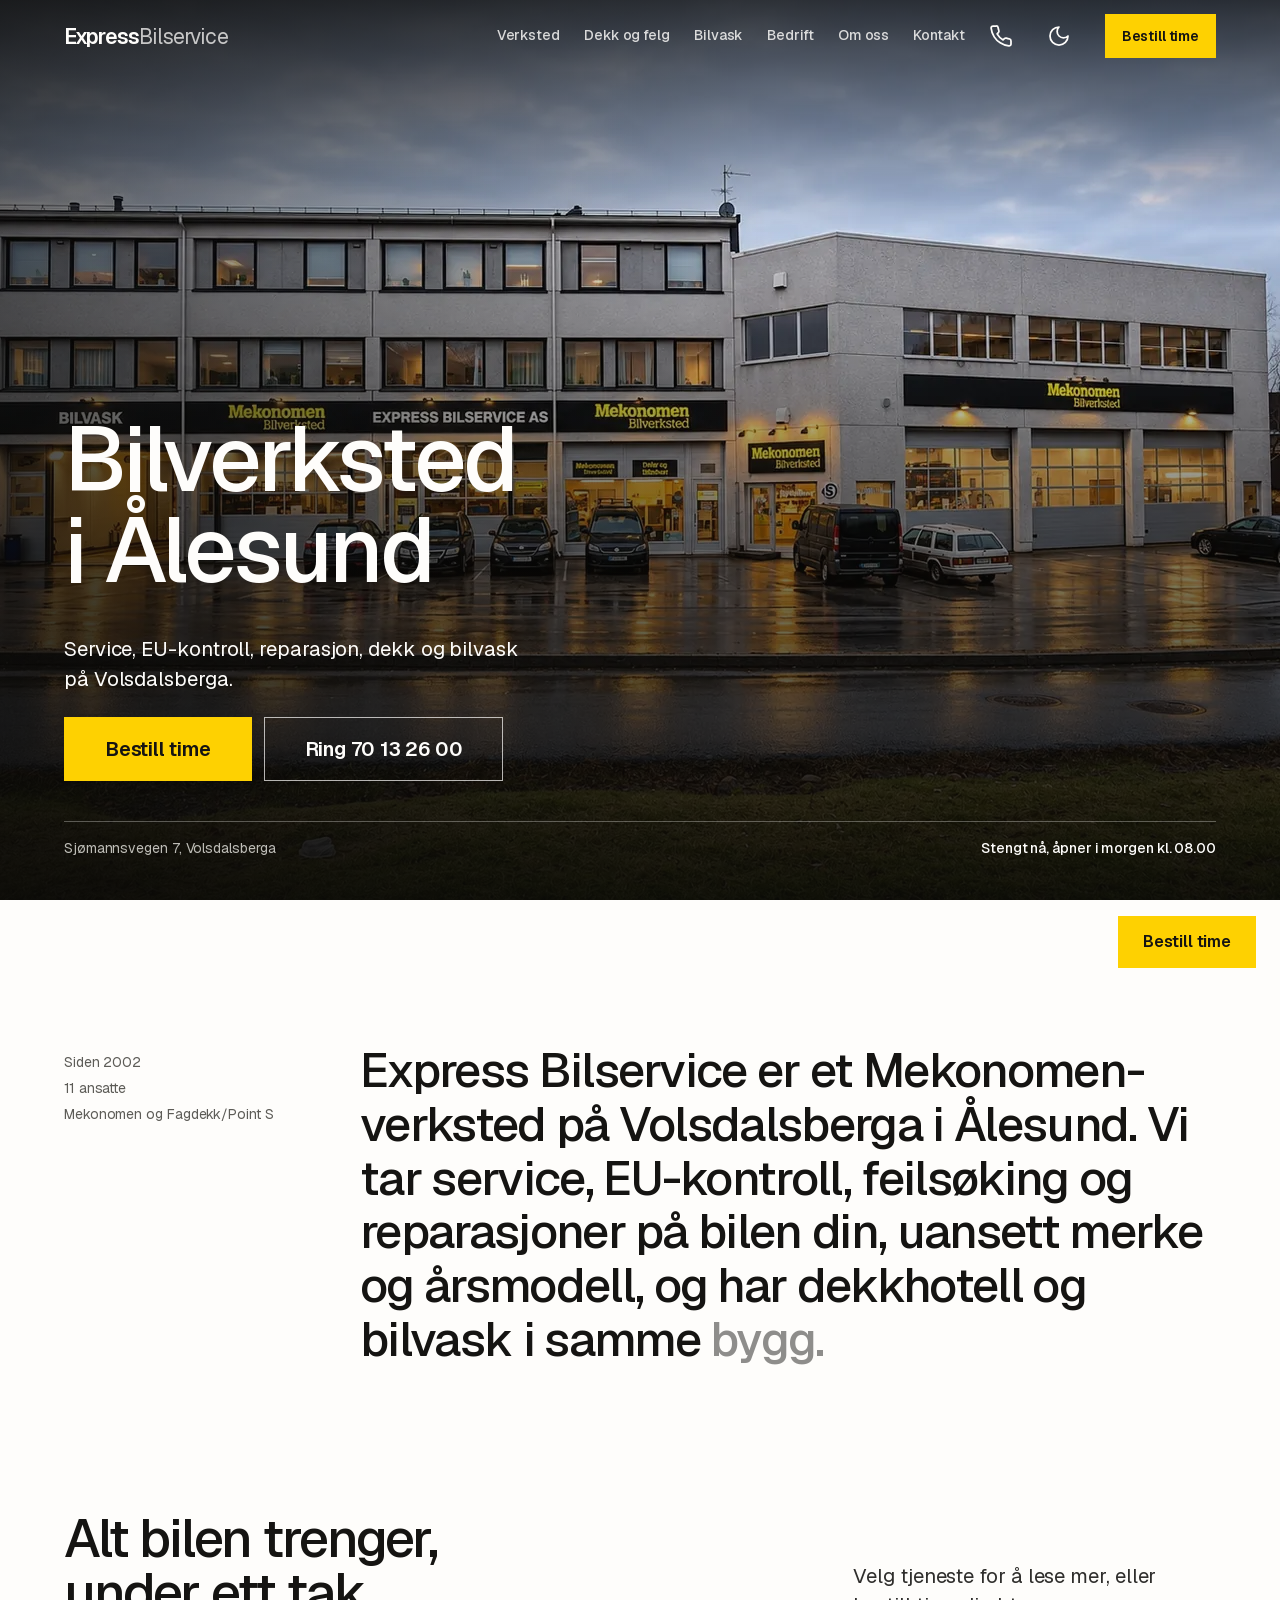
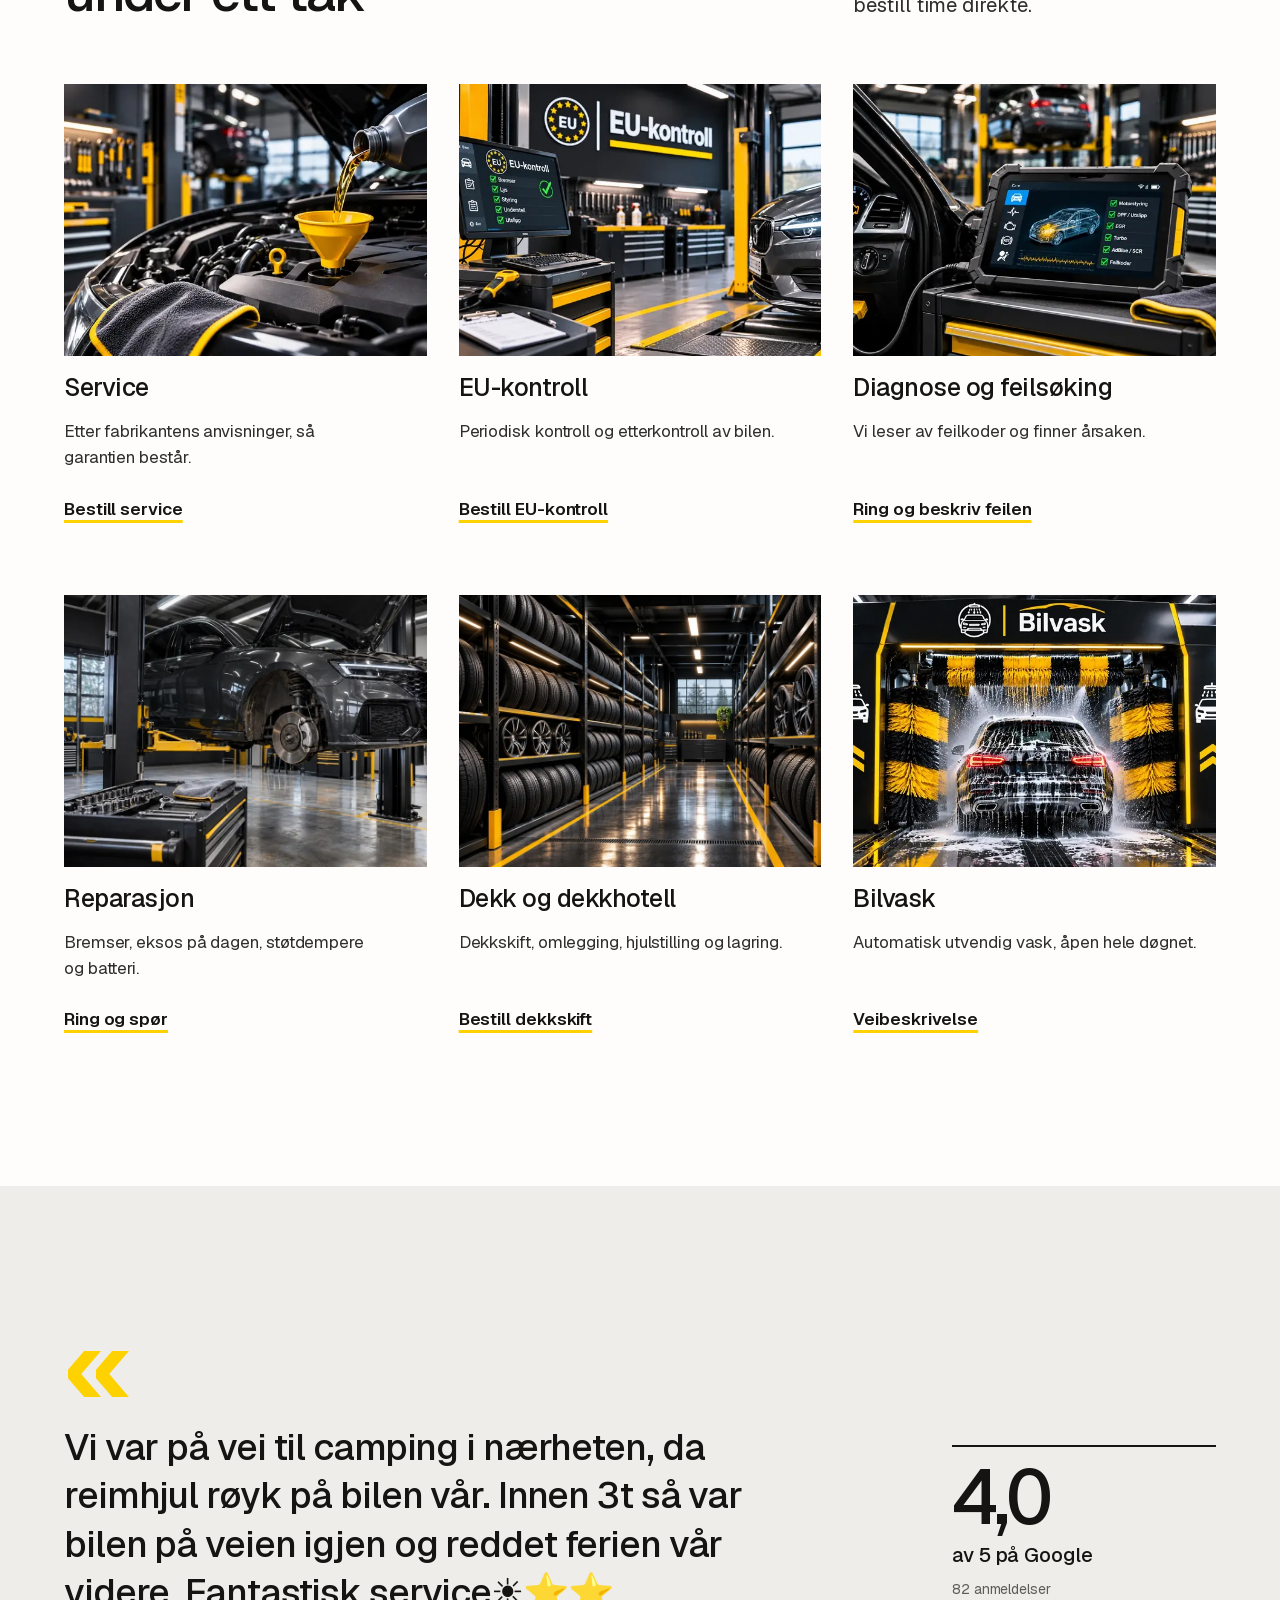
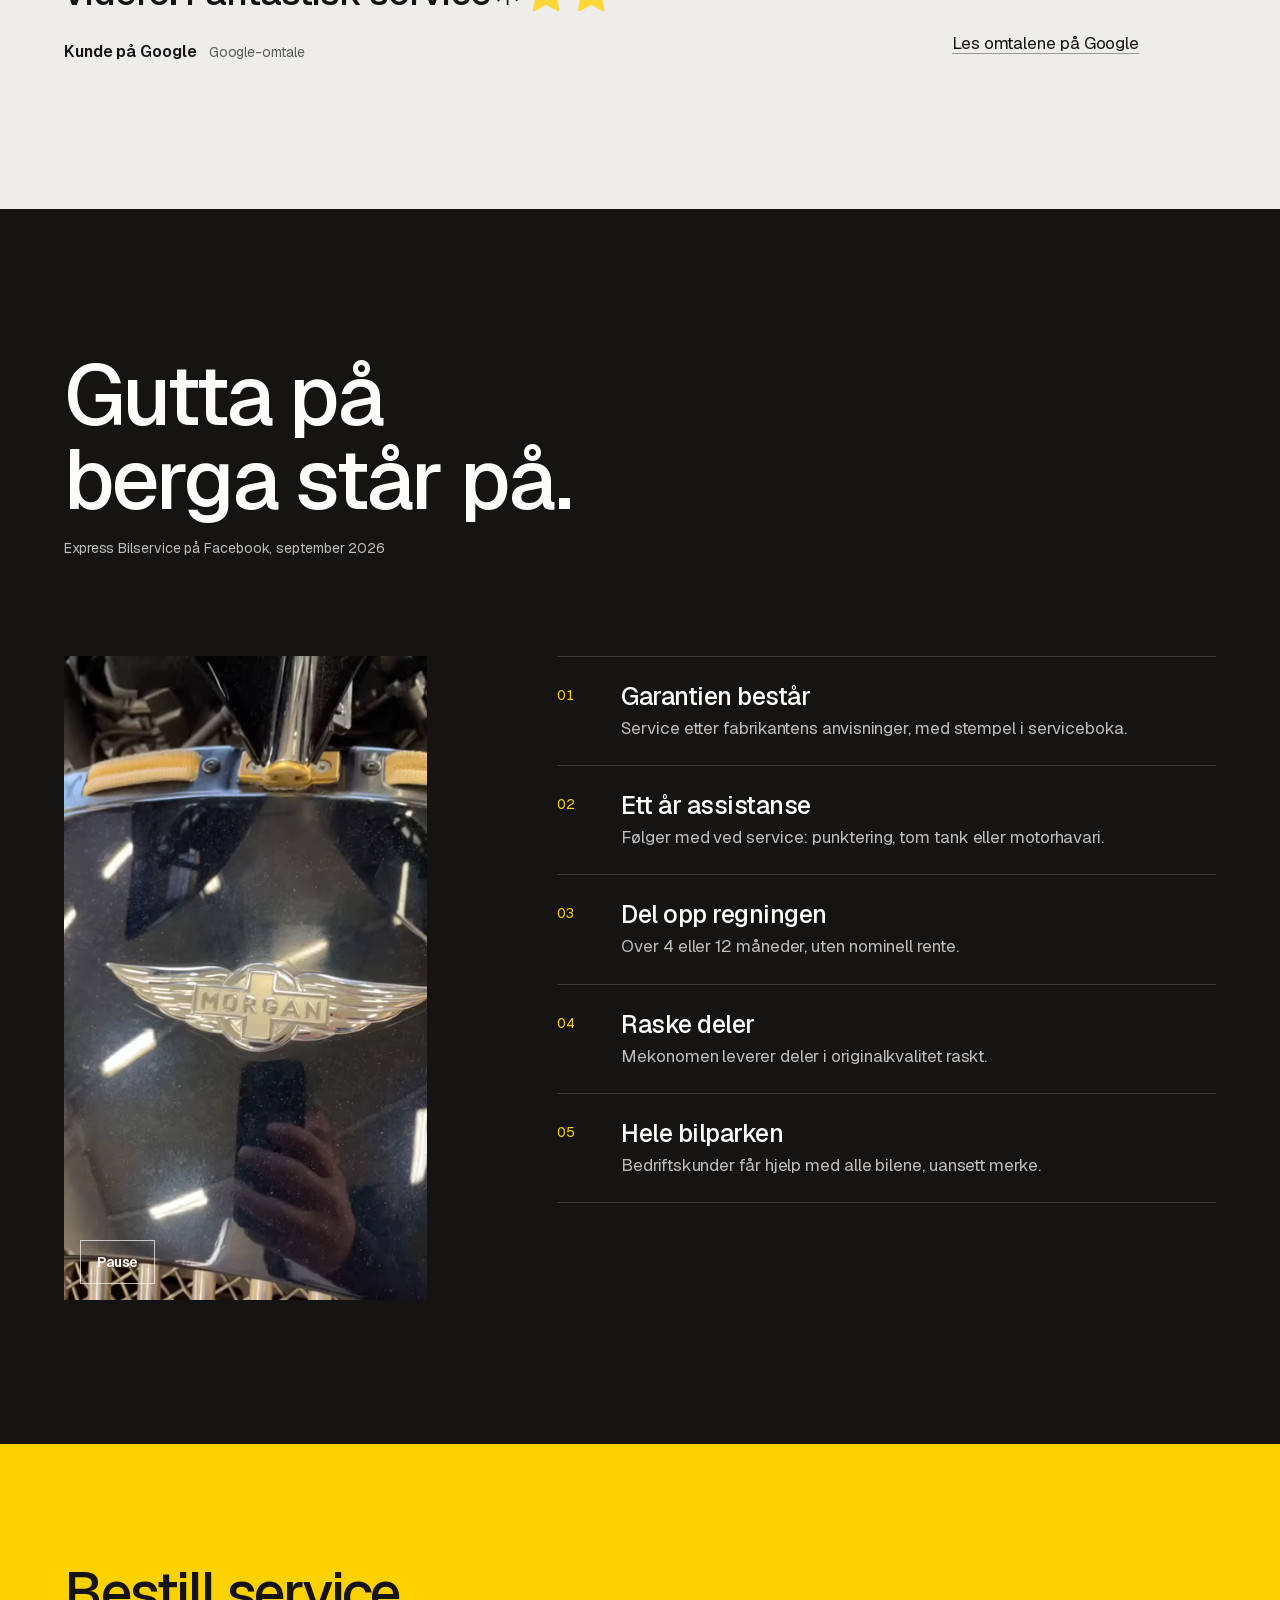
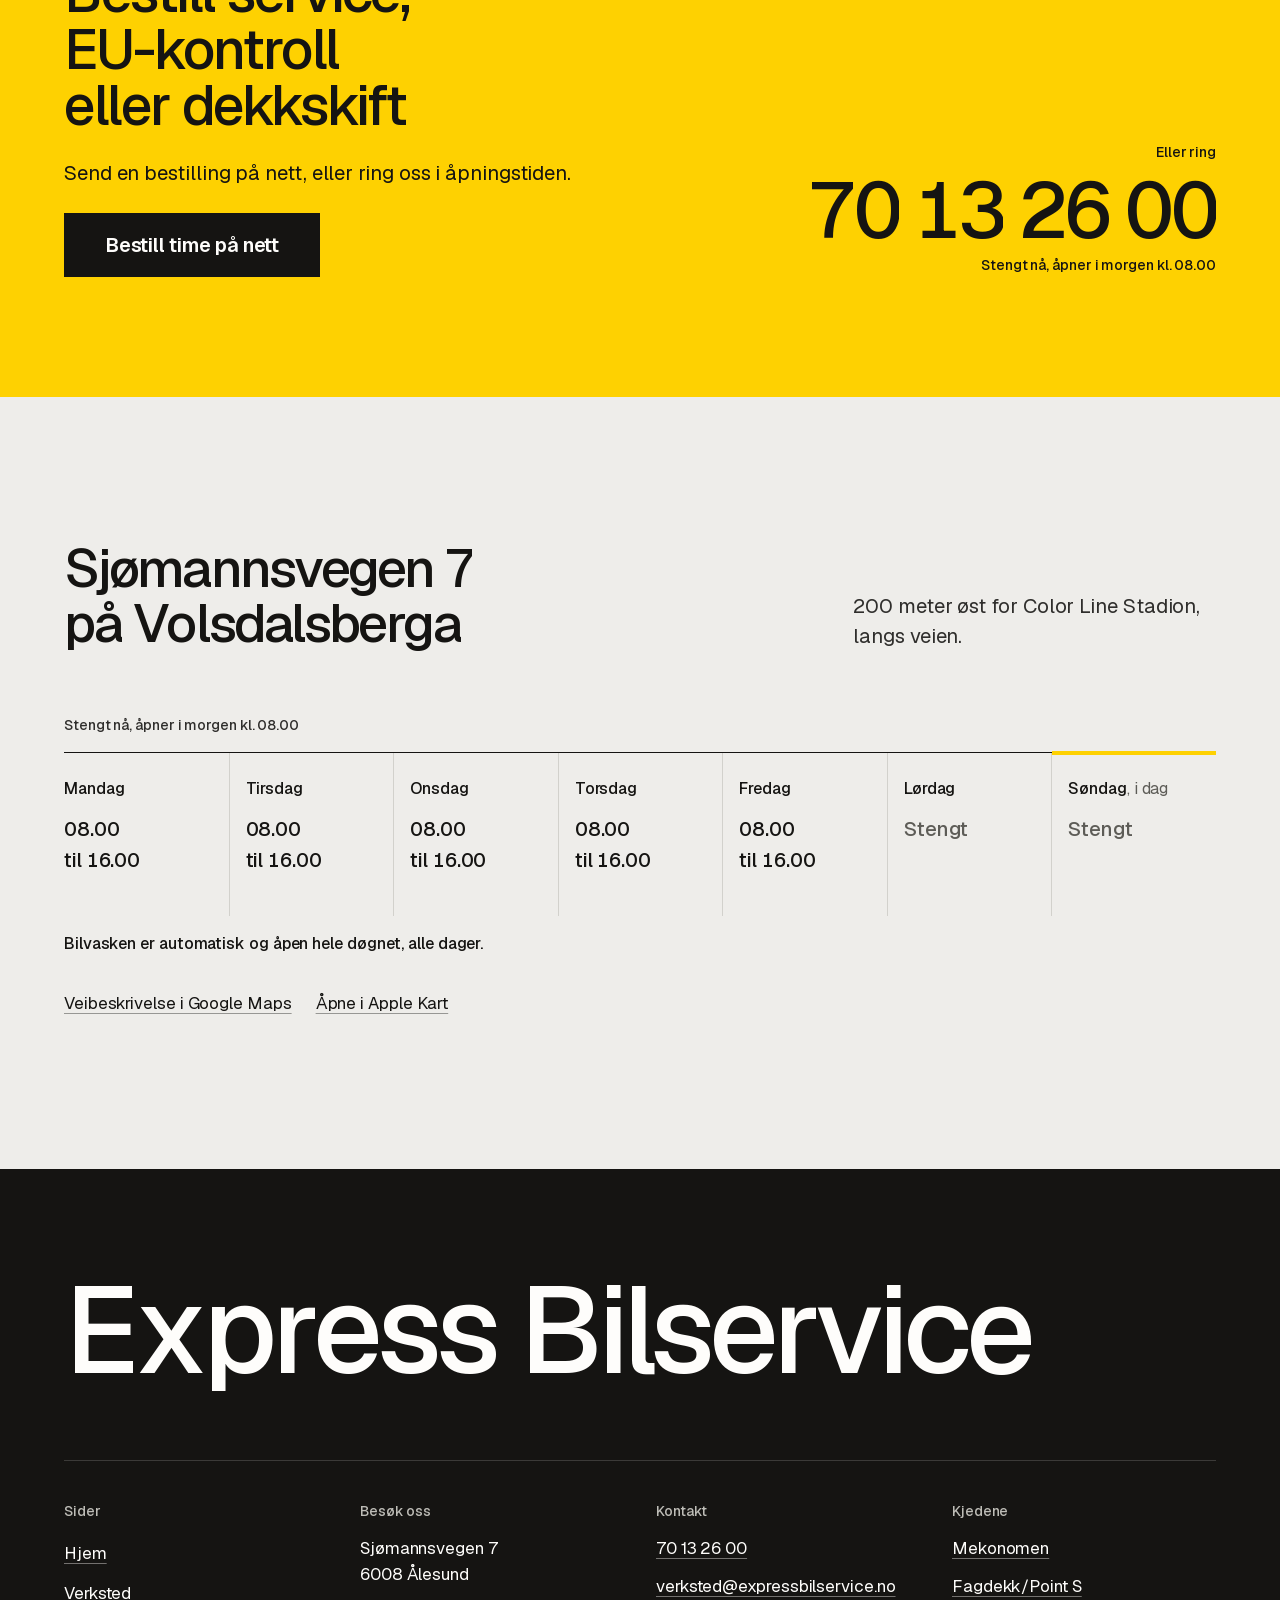
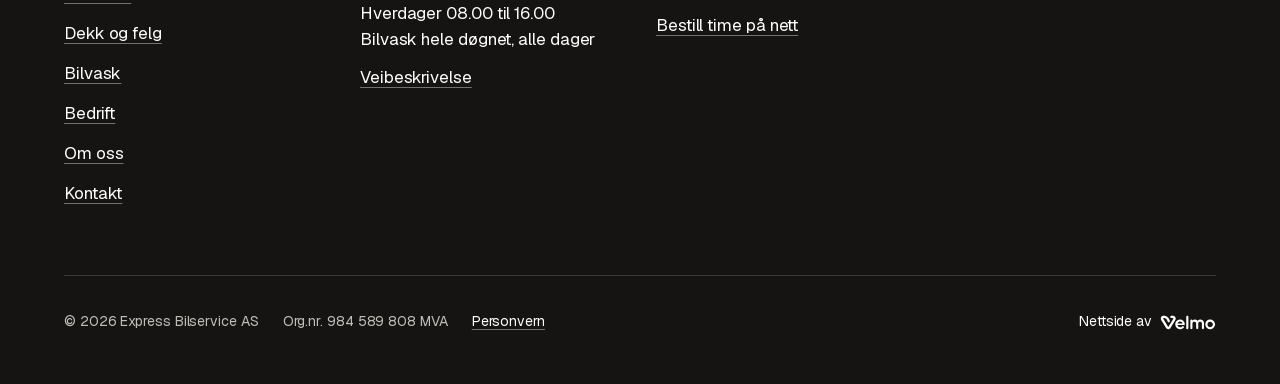
==== commit c3abbf4d: "Oppdatert forhåndsvisning" ====
--- a/index.html
+++ b/index.html
@@ -33,7 +33,7 @@
   <link rel="preload" as="font" type="font/woff2" href="assets/fonts/geist.woff2" crossorigin>
   <link rel="preload" as="image" href="assets/img/bygg-kveld-m40-941.webp?v=1e204f71" imagesrcset="assets/img/bygg-kveld-m40-800.webp?v=2de76903 800w, assets/img/bygg-kveld-m40-941.webp?v=1e204f71 941w" imagesizes="100vw" media="(max-width: 40rem)" fetchpriority="high">
   <link rel="preload" as="image" href="assets/img/bygg-kveld-1600.webp?v=6ae3b700" imagesrcset="assets/img/bygg-kveld-800.webp?v=ba339b7c 800w, assets/img/bygg-kveld-1200.webp?v=85801f12 1200w, assets/img/bygg-kveld-1600.webp?v=6ae3b700 1600w, assets/img/bygg-kveld-1672.webp?v=ba9cb5f7 1672w" imagesizes="100vw" media="(min-width: 40.0625rem)" fetchpriority="high">
-  <link rel="stylesheet" href="assets/css/bundle.css?v=ac81f3f123">
+  <link rel="stylesheet" href="assets/css/bundle.css?v=458cc15dbc">
   <script>(function(){var r=document.documentElement;r.classList.add('js');try{var m=localStorage.getItem('ebs-mode');if(m==='dark'||m==='light')r.dataset.mode=m;}catch(e){}var s=false;try{s=!!document.referrer&&new URL(document.referrer).origin===location.origin;}catch(e){}if(!matchMedia('(prefers-reduced-motion: reduce)').matches)r.classList.add(s?'is-nav':'is-first');})();</script>
   <script>window.SITE = {"hours":[["08:00","16:00"],["08:00","16:00"],["08:00","16:00"],["08:00","16:00"],["08:00","16:00"],null,null]};</script>
   <script type="application/ld+json">{"@context":"https://schema.org","@graph":[{"@type":["AutoRepair","TireShop"],"@id":"https://www.expressbilservice.no/#bedrift","name":"Express Bilservice","legalName":"Express Bilservice AS","url":"https://www.expressbilservice.no/","description":"Bilverksted, dekkhotell og bilvask på Volsdalsberga i Ålesund. Mekonomen-verksted og Fagdekk/Point S-verksted siden 2002.","telephone":"+47 70 13 26 00","email":"verksted@expressbilservice.no","image":["https://www.expressbilservice.no/assets/brand/og-hjem.jpg"],"address":{"@type":"PostalAddress","streetAddress":"Sjømannsvegen 7","postalCode":"6008","addressLocality":"Ålesund","addressRegion":"Møre og Romsdal","addressCountry":"NO"},"geo":{"@type":"GeoCoordinates","latitude":62.46956,"longitude":6.19339},"hasMap":"https://www.google.com/maps/search/?api=1&query=Express%20Bilservice%20AS%2C%20Sj%C3%B8mannsvegen%207%2C%206008%20%C3%85lesund","openingHoursSpecification":[{"@type":"OpeningHoursSpecification","dayOfWeek":["Monday","Tuesday","Wednesday","Thursday","Friday"],"opens":"08:00","closes":"16:00"}],"department":[{"@type":"AutoWash","@id":"https://www.expressbilservice.no/bilvask/#bilvask","name":"Express Bilservice bilvask","description":"Automatisk bilvask, åpen hele døgnet, alle dager.","url":"https://www.expressbilservice.no/bilvask/","image":"https://www.expressbilservice.no/assets/brand/og-bilvask.jpg","telephone":"+47 70 13 26 00","address":{"@type":"PostalAddress","streetAddress":"Sjømannsvegen 7","postalCode":"6008","addressLocality":"Ålesund","addressRegion":"Møre og Romsdal","addressCountry":"NO"},"openingHoursSpecification":[{"@type":"OpeningHoursSpecification","dayOfWeek":["Monday","Tuesday","Wednesday","Thursday","Friday","Saturday","Sunday"],"opens":"00:00","closes":"23:59"}]}],"foundingDate":"2002","numberOfEmployees":{"@type":"QuantitativeValue","value":11},"vatID":"NO984589808MVA","identifier":{"@type":"PropertyValue","propertyID":"Organisasjonsnummer","value":"984589808"},"areaServed":[{"@type":"City","name":"Ålesund"},{"@type":"AdministrativeArea","name":"Sunnmøre"}],"memberOf":[{"@type":"Organization","name":"Mekonomen","url":"https://www.mekonomen.no/"},{"@type":"Organization","name":"Fagdekk / Point S","url":"https://www.point-s.no/"}],"sameAs":["https://www.mekonomen.no/bilverksteder/alesund/express-bilservice-as","https://www.point-s.no/dekk-verksted-naer-meg/alesund/express-bilservice","https://www.facebook.com/expressbilservice/","https://virksomhet.brreg.no/nb/oppslag/enheter/984589808"],"logo":"https://www.expressbilservice.no/icon-512.png?v=e9861fc3","knowsAbout":["Bilservice etter fabrikantens anvisninger","EU-kontroll","Diagnose og feilsøking","Reparasjon","Oljeskift","Bremser","Eksosanlegg","Støtdempere","Bilbatteri","Småreparasjoner","Feriesjekk og servicekontroll","Dekkhotell","Dekkskift","Dekkomlegging og avbalansering","Dekkreparasjon","Hjulstilling","Salg av dekk og felg","Bilvask","Automatisk bilvask, utvendig, hele døgnet","Verksted for bedrifter og bilpark"],"potentialAction":{"@type":"ReserveAction","name":"Bestill verkstedtime","target":{"@type":"EntryPoint","urlTemplate":"https://www.expressbilservice.no/bestill/","actionPlatform":["http://schema.org/DesktopWebPlatform","http://schema.org/MobileWebPlatform"]}},"hasOfferCatalog":{"@type":"OfferCatalog","name":"Tjenester","itemListElement":[{"@type":"Offer","itemOffered":{"@type":"Service","name":"Bilservice etter fabrikantens anvisninger"}},{"@type":"Offer","itemOffered":{"@type":"Service","name":"EU-kontroll"}},{"@type":"Offer","itemOffered":{"@type":"Service","name":"Diagnose og feilsøking"}},{"@type":"Offer","itemOffered":{"@type":"Service","name":"Reparasjon"}},{"@type":"Offer","itemOffered":{"@type":"Service","name":"Oljeskift"}},{"@type":"Offer","itemOffered":{"@type":"Service","name":"Bremser"}},{"@type":"Offer","itemOffered":{"@type":"Service","name":"Eksosanlegg"}},{"@type":"Offer","itemOffered":{"@type":"Service","name":"Støtdempere"}},{"@type":"Offer","itemOffered":{"@type":"Service","name":"Bilbatteri"}},{"@type":"Offer","itemOffered":{"@type":"Service","name":"Småreparasjoner"}},{"@type":"Offer","itemOffered":{"@type":"Service","name":"Feriesjekk og servicekontroll"}},{"@type":"Offer","itemOffered":{"@type":"Service","name":"Dekkhotell"}},{"@type":"Offer","itemOffered":{"@type":"Service","name":"Dekkskift"}},{"@type":"Offer","itemOffered":{"@type":"Service","name":"Dekkomlegging og avbalansering"}},{"@type":"Offer","itemOffered":{"@type":"Service","name":"Dekkreparasjon"}},{"@type":"Offer","itemOffered":{"@type":"Service","name":"Hjulstilling"}},{"@type":"Offer","itemOffered":{"@type":"Service","name":"Salg av dekk og felg"}},{"@type":"Offer","itemOffered":{"@type":"Service","name":"Bilvask"}},{"@type":"Offer","itemOffered":{"@type":"Service","name":"Automatisk bilvask, utvendig, hele døgnet"}},{"@type":"Offer","itemOffered":{"@type":"Service","name":"Verksted for bedrifter og bilpark"}}]}},{"@type":"WebSite","@id":"https://www.expressbilservice.no/#nettsted","url":"https://www.expressbilservice.no/","name":"Express Bilservice","inLanguage":"nb-NO","publisher":{"@id":"https://www.expressbilservice.no/#bedrift"}},{"@type":"WebPage","@id":"https://www.expressbilservice.no/#side","url":"https://www.expressbilservice.no/","name":"Bilverksted og EU-kontroll i Ålesund | Express Bilservice","description":"Mekonomen-verksted på Volsdalsberga i Ålesund: service, EU-kontroll, diagnose, reparasjon, dekkhotell og døgnåpen bilvask. Ring 70 13 26 00.","inLanguage":"nb-NO","isPartOf":{"@id":"https://www.expressbilservice.no/#nettsted"},"about":{"@id":"https://www.expressbilservice.no/#bedrift"},"breadcrumb":{"@type":"BreadcrumbList","itemListElement":[{"@type":"ListItem","position":1,"name":"Hjem","item":"https://www.expressbilservice.no/"}]},"primaryImageOfPage":"https://www.expressbilservice.no/assets/brand/og-hjem.jpg"}]}</script>
@@ -271,6 +271,6 @@
   <script src="assets/vendor/gsap.min.js" defer></script>
   <script src="assets/vendor/ScrollTrigger.min.js" defer></script>
   <script src="assets/vendor/lenis.min.js" defer></script>
-  <script src="assets/js/site.js?v=4feef5bc27" defer></script>
+  <script src="assets/js/site.js?v=ecf5578af8" defer></script>
 </body>
 </html>
--- a/assets/css/bundle.css
+++ b/assets/css/bundle.css
@@ -538,7 +538,7 @@
 .step__h { float: left; width: 100%; margin: 0 0 var(--space-2xs); padding: 0; font-size: var(--text-title); font-weight: 600; line-height: 1.15; color: var(--color-ink); }
 .step__h:focus { outline: none; }
 .step__lead { clear: both; margin: 0 0 var(--space-lg); color: var(--color-muted); }
-.step > .field, .step > .booking__row, .step > .seg, .step > .sum { margin-top: var(--space-lg); }
+.step > .field, .step > .booking__row, .step > .seg, .step > .sum, .step > .cal { margin-top: var(--space-lg); }
 
 /* Bilskiltet: hvitt skilt med blått felt, norsk flagg og N */
 .skilt { display: flex; align-items: stretch; width: min(100%, 24rem); height: 5.5rem; border: 3px solid var(--color-plate-edge); border-radius: 10px; background: var(--color-plate-paper); color: var(--color-plate-text); overflow: hidden; cursor: text; }
@@ -558,6 +558,15 @@
 .skilt--s .skilt__band b { font-size: var(--text-xs); }
 .skilt__txt { display: flex; align-items: center; padding: 0 var(--space-sm); font-family: var(--font-display); font-size: var(--text-xl); font-weight: 600; font-variant-numeric: tabular-nums; white-space: nowrap; }
 
+/* Kilometerstanden: som telleren i et dashbord */
+.step > .km-f { margin-top: var(--space-xl); }
+.km { display: flex; align-items: center; width: min(100%, 16rem); height: 4rem; padding: 0 var(--space-md); border: 2px solid var(--color-night); background: var(--color-night); color: var(--color-night-ink); cursor: text; }
+.km:has(input:focus-visible) { outline: 3px solid var(--color-focus); outline-offset: 3px; }
+.field .km input, .field .km input:hover { flex: 1 1 auto; min-width: 0; width: 100%; min-height: 0; padding: 0; border: 0; background: transparent; color: var(--color-night-ink); font-family: var(--font-display); font-size: var(--text-2xl); font-weight: 600; font-variant-numeric: tabular-nums; }
+.field .km input:focus-visible { outline: 0; }
+.field .km input::placeholder { color: var(--color-night-muted); opacity: 1; }
+.km__u { flex: 0 0 auto; margin-left: var(--space-xs); font-size: var(--text-md); color: var(--color-night-muted); }
+
 /* Tjenestekortene: velg én eller flere */
 .tj { display: grid; grid-template-columns: repeat(2, minmax(0, 1fr)); gap: var(--space-xs); }
 .tj__c { position: relative; display: grid; min-width: 0; }
@@ -574,21 +583,37 @@
 .tj__c input:checked + .tj__b .tj__k { background: var(--color-accent-ink); border-color: var(--color-accent-ink); stroke: var(--color-accent); }
 .tj__c input:focus-visible + .tj__b { outline: 2px solid var(--color-focus); outline-offset: 2px; }
 
-/* Dagene som knapper (lages av JS), datofeltet er reserven uten JS */
-.days { display: none; }
-.js .days { display: flex; gap: var(--space-xs); overflow-x: auto; padding: var(--space-2xs) var(--space-2xs) var(--space-xs); scroll-snap-type: x proximity; scrollbar-width: thin; }
+/* Når: «Når som helst» eller en dag i kalenderen (lages av JS). Datofeltet er reserven uten JS. */
+.when { display: none; }
+.js .when { display: grid; grid-template-columns: repeat(2, minmax(0, 1fr)); gap: var(--space-xs); max-width: 32rem; }
 .js [data-day-fallback] { display: none; }
-.day { position: relative; flex: 0 0 auto; scroll-snap-align: start; }
-.day input { position: absolute; inset: 0; width: 100%; height: 100%; margin: 0; opacity: 0; cursor: pointer; }
-.day > span { display: grid; justify-items: center; align-content: center; gap: var(--space-3xs); min-width: 4.5rem; min-height: 5.5rem; padding: var(--space-xs) var(--space-sm); border: 1px solid var(--color-rule); background: var(--color-paper); color: var(--color-ink); transition: background-color var(--dur-short) var(--ease-out), border-color var(--dur-short) var(--ease-out); }
-.day__w, .day__m { font-size: var(--text-sm); color: var(--color-muted); }
-.day__d { font-size: var(--text-xl); font-weight: 600; line-height: 1.1; font-variant-numeric: tabular-nums; }
-.day--first > span { min-width: 6.5rem; }
-.day--first .day__d { font-size: var(--text-md); }
-.day:hover > span { border-color: var(--color-ink); }
-.day input:checked + span { background: var(--color-accent); border-color: var(--color-accent); color: var(--color-accent-ink); }
-.day input:checked + span .day__w, .day input:checked + span .day__m { color: var(--color-accent-ink); }
-.day input:focus-visible + span { outline: 2px solid var(--color-focus); outline-offset: 2px; }
+.when__o { position: relative; display: grid; min-width: 0; }
+.when__o input { position: absolute; inset: 0; z-index: 1; width: 100%; height: 100%; margin: 0; opacity: 0; cursor: pointer; }
+.when__b { display: grid; align-content: start; gap: var(--space-3xs); min-height: 7rem; padding: var(--space-md); border: 1px solid var(--color-rule); background: var(--color-paper); color: var(--color-ink); transition: background-color var(--dur-short) var(--ease-out), border-color var(--dur-short) var(--ease-out); }
+.when__i { width: 28px; height: 28px; margin-bottom: var(--space-xs); fill: none; stroke: currentColor; stroke-width: 1.6; stroke-linecap: round; stroke-linejoin: round; }
+.when__t { font-size: var(--text-md); font-weight: 600; line-height: 1.25; }
+.when__d { font-size: var(--text-sm); color: var(--color-muted); }
+.when__o:hover .when__b { border-color: var(--color-ink); }
+.when__o input:checked + .when__b { background: var(--color-accent); border-color: var(--color-accent); color: var(--color-accent-ink); }
+.when__o input:checked + .when__b .when__d { color: var(--color-accent-ink); }
+.when__o input:focus-visible + .when__b { outline: 2px solid var(--color-focus); outline-offset: 2px; }
+.cal { max-width: 26rem; padding: var(--space-md); border: 1px solid var(--color-rule); background: var(--color-paper); }
+.cal__h { display: flex; align-items: center; justify-content: space-between; gap: var(--space-sm); margin-bottom: var(--space-sm); }
+.cal__m { margin: 0; font-size: var(--text-lg); font-weight: 600; color: var(--color-ink); }
+.cal__nav { display: grid; place-items: center; width: 44px; height: 44px; border: 1px solid var(--color-rule); background: var(--color-paper); color: var(--color-ink); cursor: pointer; transition: border-color var(--dur-short) var(--ease-out); }
+.cal__nav svg { width: 20px; height: 20px; fill: none; stroke: currentColor; stroke-width: 2; stroke-linecap: round; stroke-linejoin: round; }
+.cal__nav:hover:not(:disabled) { border-color: var(--color-ink); }
+.cal__nav:disabled { color: var(--color-rule); cursor: default; }
+.cal__nav:focus-visible { outline: 2px solid var(--color-focus); outline-offset: 2px; }
+.cal__g { display: grid; grid-template-columns: repeat(7, minmax(0, 1fr)); gap: var(--space-3xs); }
+.cal__wd { padding: var(--space-2xs) 0; font-size: var(--text-sm); color: var(--color-muted); text-align: center; }
+.cal__d { display: grid; place-items: center; min-height: 44px; aspect-ratio: 1; padding: 0; border: 1px solid transparent; background: none; color: var(--color-ink); font: inherit; font-weight: 600; font-variant-numeric: tabular-nums; cursor: pointer; transition: background-color var(--dur-short) var(--ease-out), border-color var(--dur-short) var(--ease-out); }
+.cal__d:not(:disabled) { background: var(--color-paper-2); }
+.cal__d.is-today { border-color: var(--color-rule); }
+.cal__d:hover:not(:disabled) { border-color: var(--color-ink); }
+.cal__d:disabled { font-weight: 400; color: var(--color-muted); cursor: default; }
+.cal__d[aria-pressed="true"] { background: var(--color-accent); border-color: var(--color-accent); color: var(--color-accent-ink); }
+.cal__d:focus-visible { outline: 2px solid var(--color-focus); outline-offset: 2px; }
 .seg { display: flex; flex-wrap: wrap; gap: var(--space-xs); }
 .chip { position: relative; display: inline-flex; }
 .chip input { position: absolute; inset: 0; width: 100%; height: 100%; margin: 0; opacity: 0; cursor: pointer; }
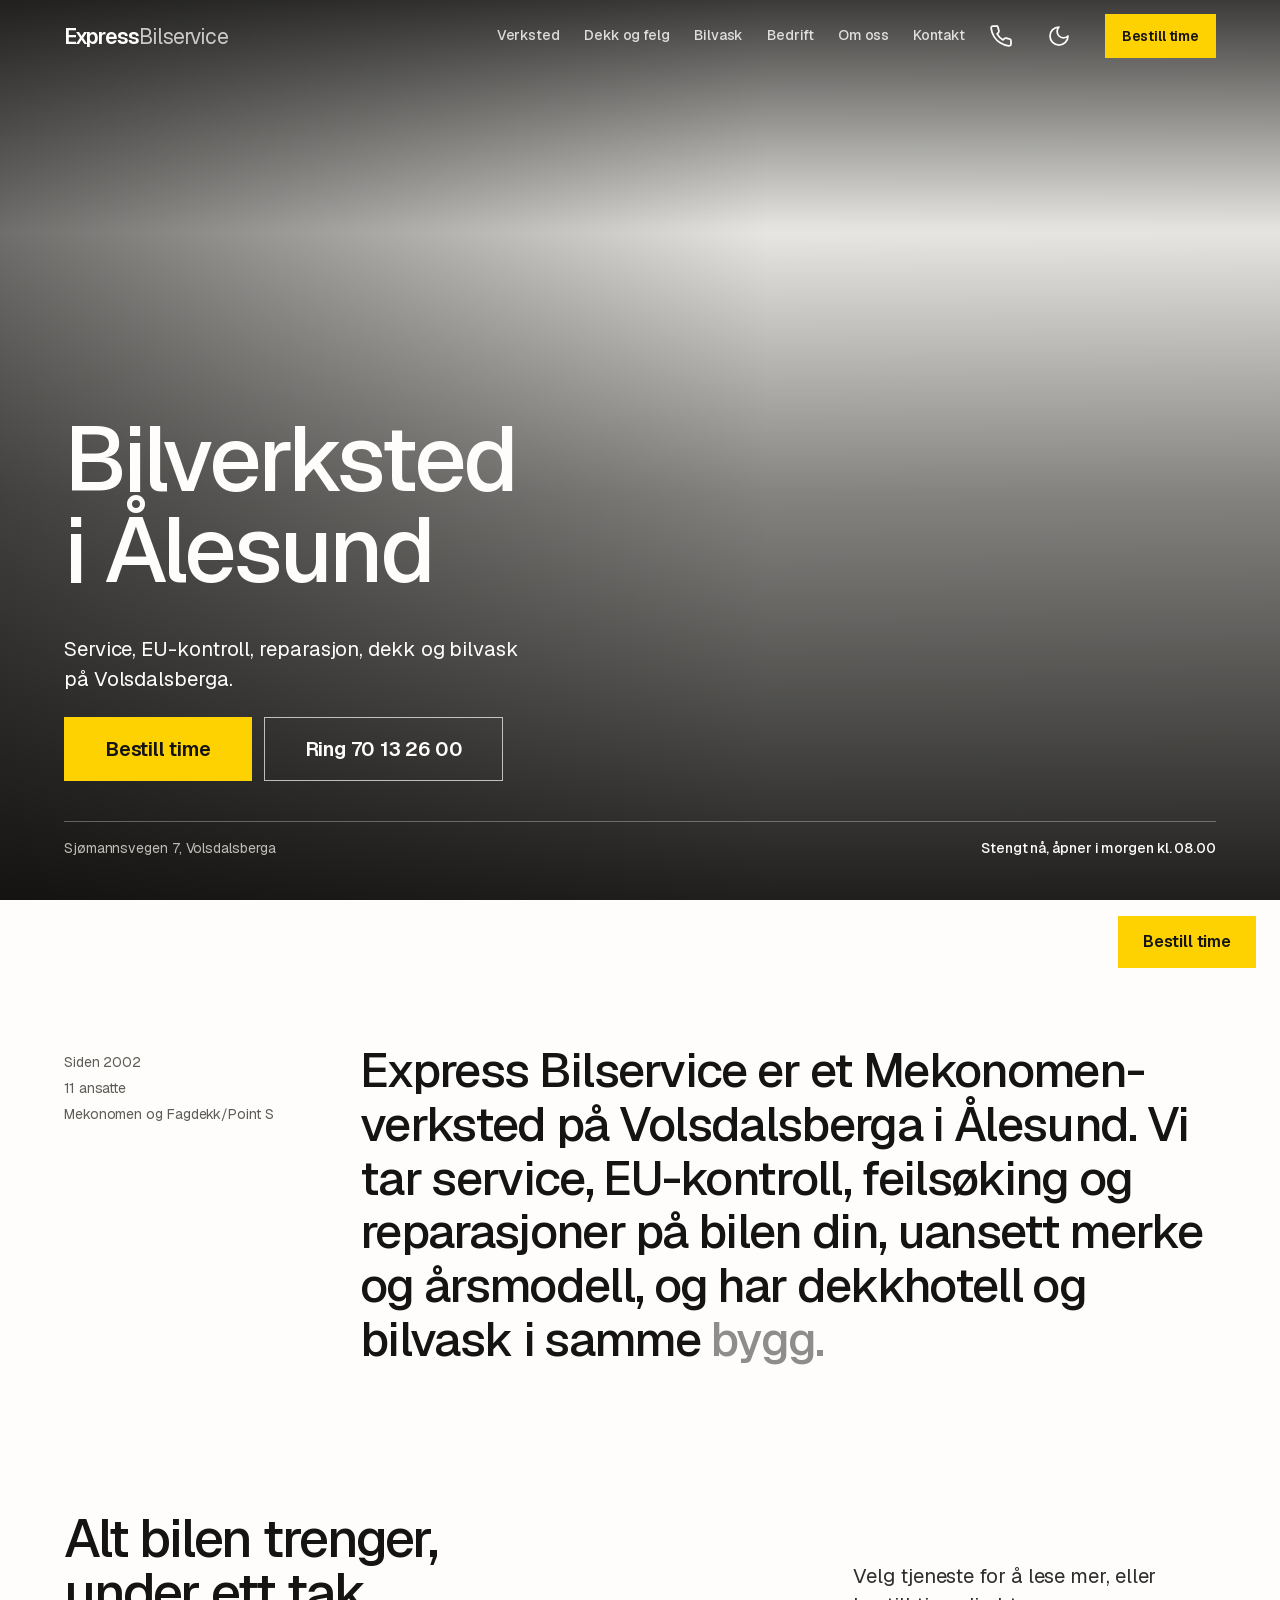
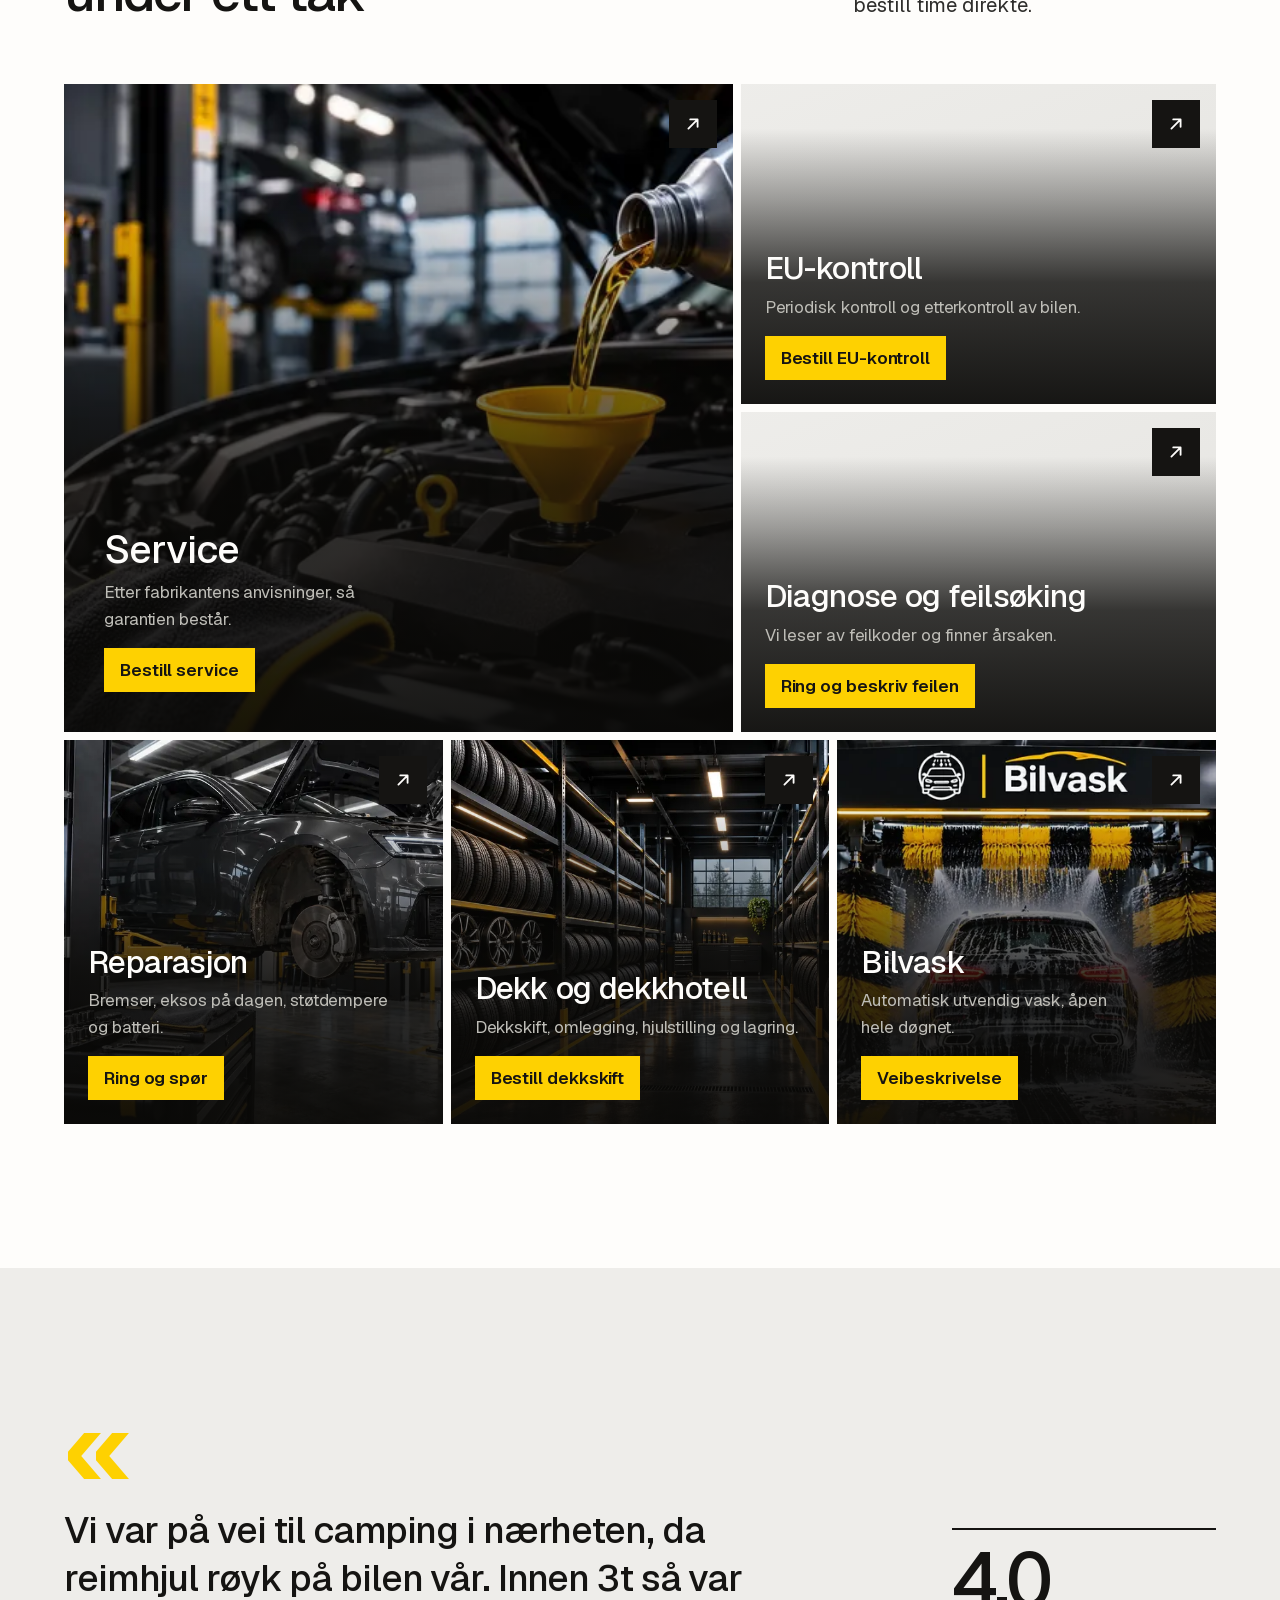
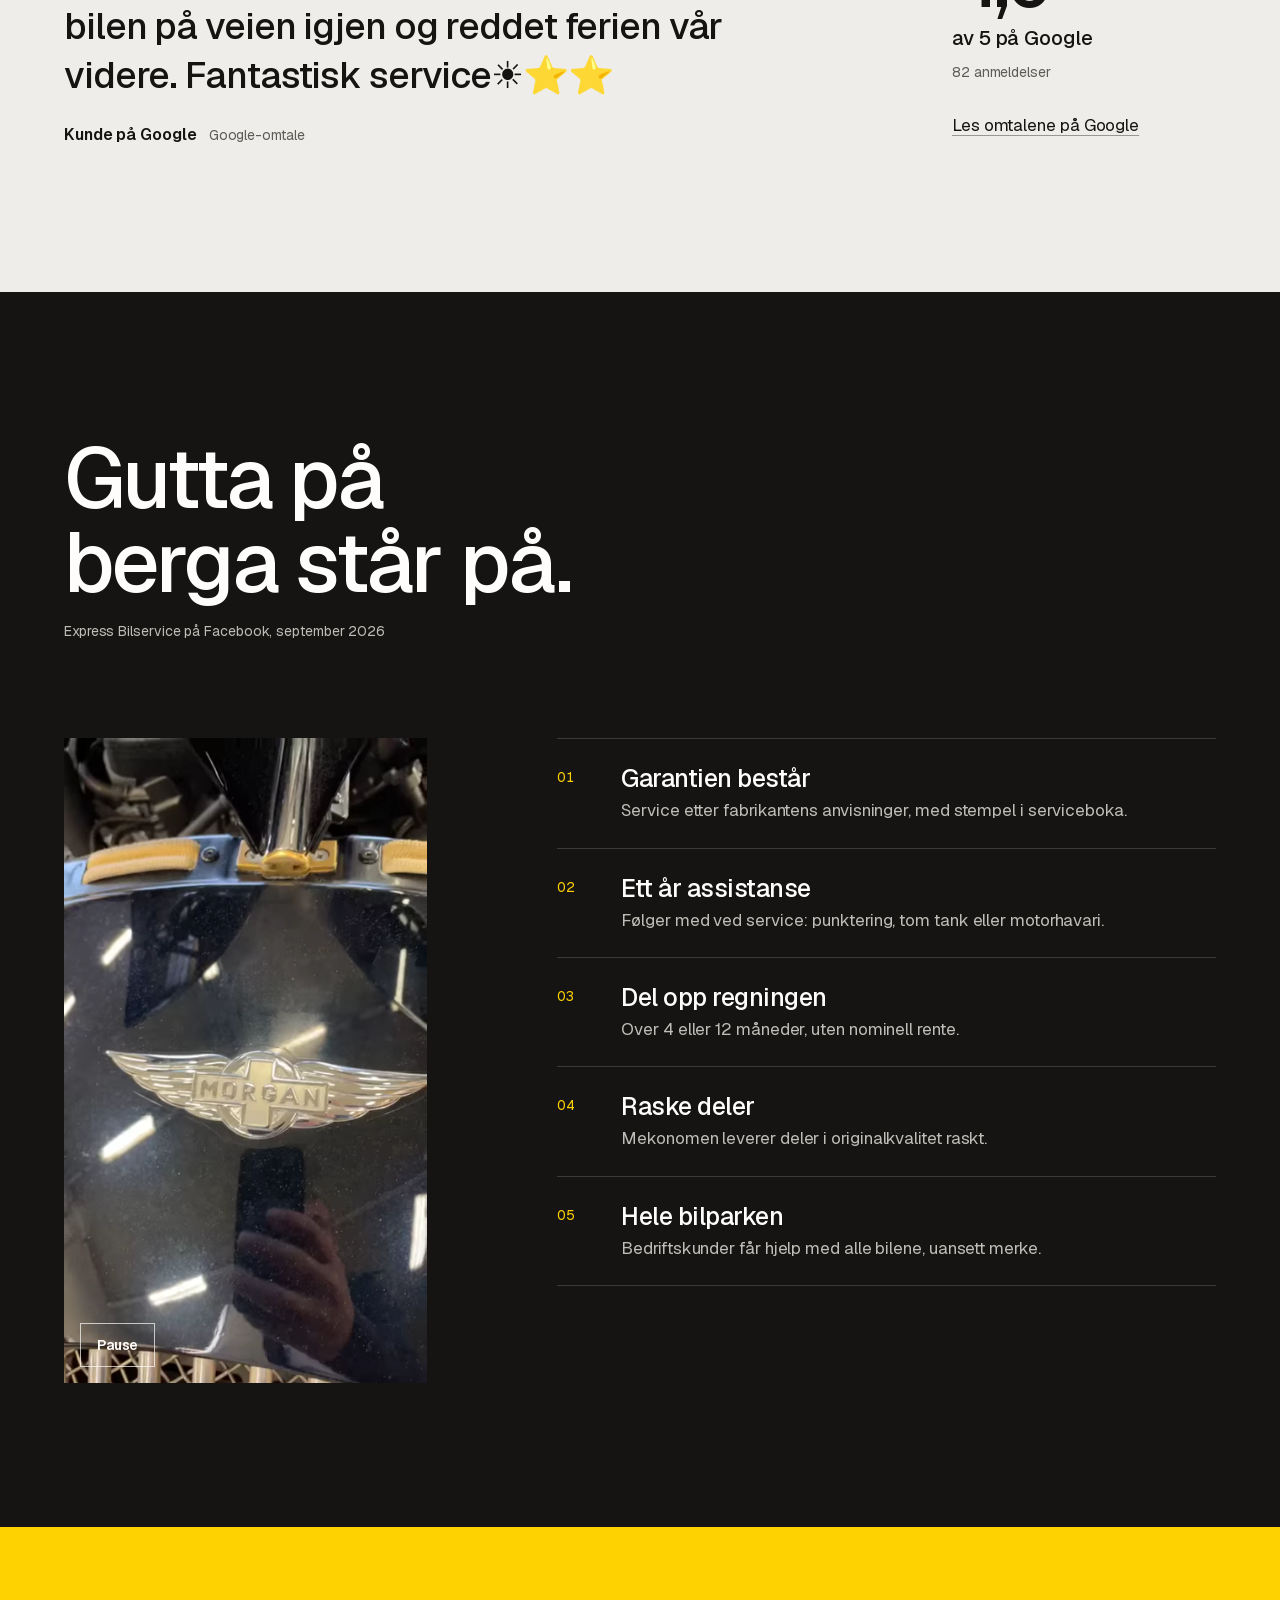
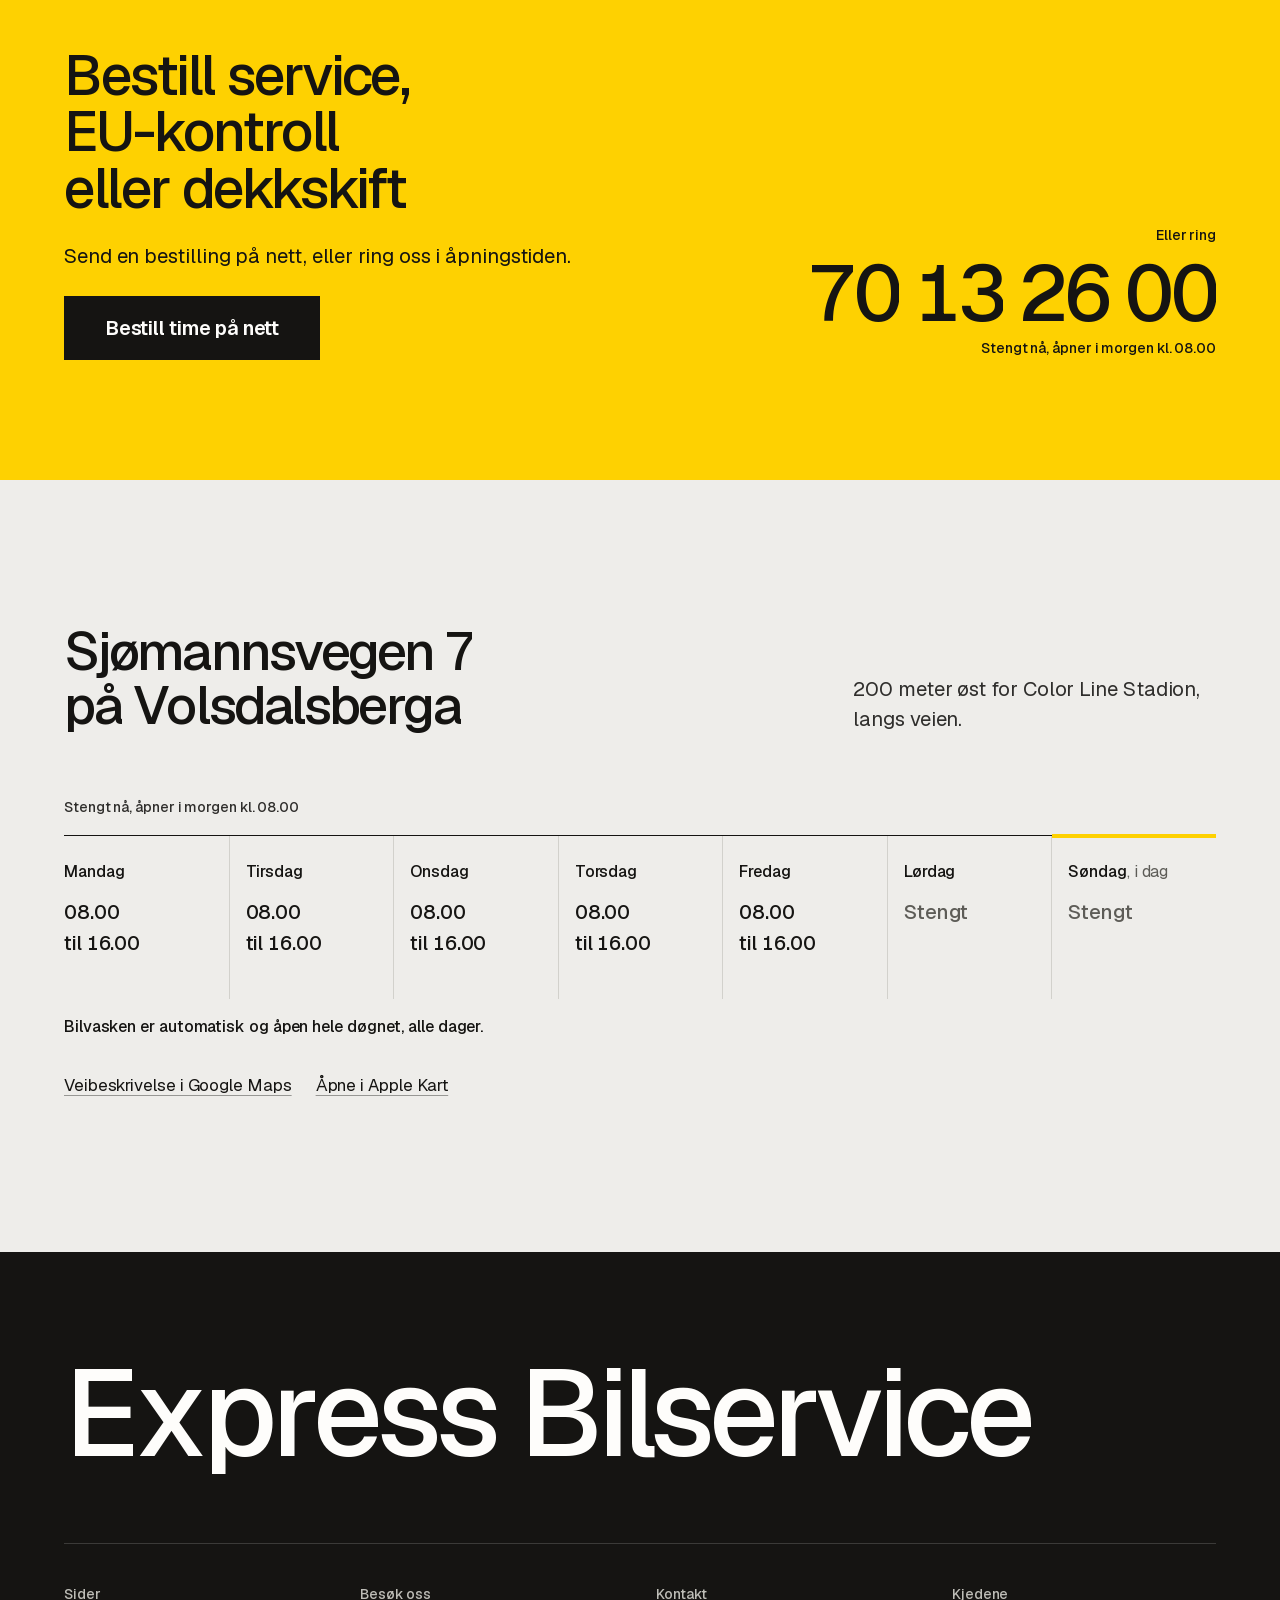
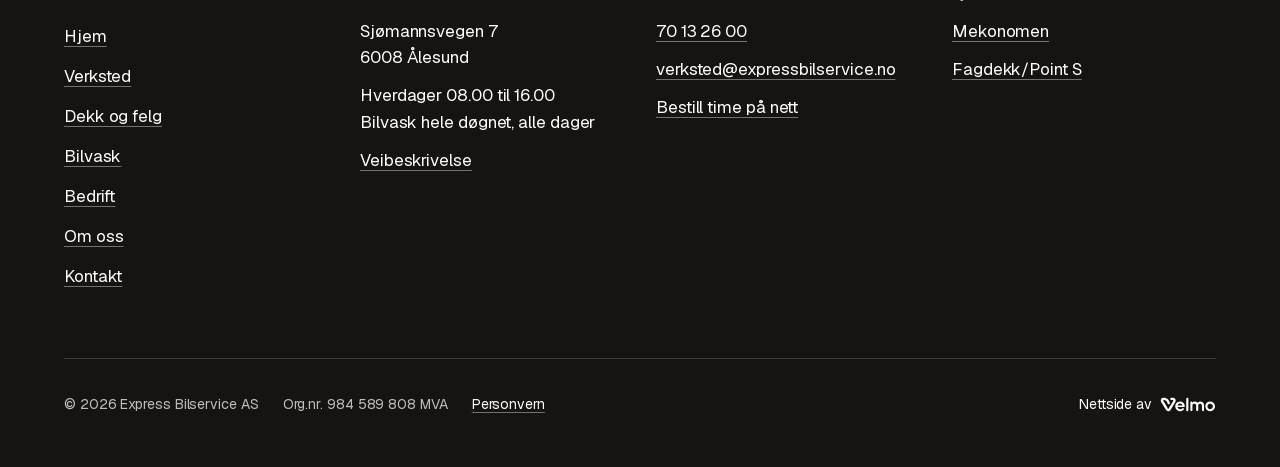
==== commit 3ecec166: "Oppdatert forhåndsvisning" ====
--- a/index.html
+++ b/index.html
@@ -33,7 +33,7 @@
   <link rel="preload" as="font" type="font/woff2" href="assets/fonts/geist.woff2" crossorigin>
   <link rel="preload" as="image" href="assets/img/bygg-kveld-m40-941.webp?v=1e204f71" imagesrcset="assets/img/bygg-kveld-m40-800.webp?v=2de76903 800w, assets/img/bygg-kveld-m40-941.webp?v=1e204f71 941w" imagesizes="100vw" media="(max-width: 40rem)" fetchpriority="high">
   <link rel="preload" as="image" href="assets/img/bygg-kveld-1600.webp?v=6ae3b700" imagesrcset="assets/img/bygg-kveld-800.webp?v=ba339b7c 800w, assets/img/bygg-kveld-1200.webp?v=85801f12 1200w, assets/img/bygg-kveld-1600.webp?v=6ae3b700 1600w, assets/img/bygg-kveld-1672.webp?v=ba9cb5f7 1672w" imagesizes="100vw" media="(min-width: 40.0625rem)" fetchpriority="high">
-  <link rel="stylesheet" href="assets/css/bundle.css?v=458cc15dbc">
+  <link rel="stylesheet" href="assets/css/bundle.css?v=f4195edea4">
   <script>(function(){var r=document.documentElement;r.classList.add('js');try{var m=localStorage.getItem('ebs-mode');if(m==='dark'||m==='light')r.dataset.mode=m;}catch(e){}var s=false;try{s=!!document.referrer&&new URL(document.referrer).origin===location.origin;}catch(e){}if(!matchMedia('(prefers-reduced-motion: reduce)').matches)r.classList.add(s?'is-nav':'is-first');})();</script>
   <script>window.SITE = {"hours":[["08:00","16:00"],["08:00","16:00"],["08:00","16:00"],["08:00","16:00"],["08:00","16:00"],null,null]};</script>
   <script type="application/ld+json">{"@context":"https://schema.org","@graph":[{"@type":["AutoRepair","TireShop"],"@id":"https://www.expressbilservice.no/#bedrift","name":"Express Bilservice","legalName":"Express Bilservice AS","url":"https://www.expressbilservice.no/","description":"Bilverksted, dekkhotell og bilvask på Volsdalsberga i Ålesund. Mekonomen-verksted og Fagdekk/Point S-verksted siden 2002.","telephone":"+47 70 13 26 00","email":"verksted@expressbilservice.no","image":["https://www.expressbilservice.no/assets/brand/og-hjem.jpg"],"address":{"@type":"PostalAddress","streetAddress":"Sjømannsvegen 7","postalCode":"6008","addressLocality":"Ålesund","addressRegion":"Møre og Romsdal","addressCountry":"NO"},"geo":{"@type":"GeoCoordinates","latitude":62.46956,"longitude":6.19339},"hasMap":"https://www.google.com/maps/search/?api=1&query=Express%20Bilservice%20AS%2C%20Sj%C3%B8mannsvegen%207%2C%206008%20%C3%85lesund","openingHoursSpecification":[{"@type":"OpeningHoursSpecification","dayOfWeek":["Monday","Tuesday","Wednesday","Thursday","Friday"],"opens":"08:00","closes":"16:00"}],"department":[{"@type":"AutoWash","@id":"https://www.expressbilservice.no/bilvask/#bilvask","name":"Express Bilservice bilvask","description":"Automatisk bilvask, åpen hele døgnet, alle dager.","url":"https://www.expressbilservice.no/bilvask/","image":"https://www.expressbilservice.no/assets/brand/og-bilvask.jpg","telephone":"+47 70 13 26 00","address":{"@type":"PostalAddress","streetAddress":"Sjømannsvegen 7","postalCode":"6008","addressLocality":"Ålesund","addressRegion":"Møre og Romsdal","addressCountry":"NO"},"openingHoursSpecification":[{"@type":"OpeningHoursSpecification","dayOfWeek":["Monday","Tuesday","Wednesday","Thursday","Friday","Saturday","Sunday"],"opens":"00:00","closes":"23:59"}]}],"foundingDate":"2002","numberOfEmployees":{"@type":"QuantitativeValue","value":11},"vatID":"NO984589808MVA","identifier":{"@type":"PropertyValue","propertyID":"Organisasjonsnummer","value":"984589808"},"areaServed":[{"@type":"City","name":"Ålesund"},{"@type":"AdministrativeArea","name":"Sunnmøre"}],"memberOf":[{"@type":"Organization","name":"Mekonomen","url":"https://www.mekonomen.no/"},{"@type":"Organization","name":"Fagdekk / Point S","url":"https://www.point-s.no/"}],"sameAs":["https://www.mekonomen.no/bilverksteder/alesund/express-bilservice-as","https://www.point-s.no/dekk-verksted-naer-meg/alesund/express-bilservice","https://www.facebook.com/expressbilservice/","https://virksomhet.brreg.no/nb/oppslag/enheter/984589808"],"logo":"https://www.expressbilservice.no/icon-512.png?v=e9861fc3","knowsAbout":["Bilservice etter fabrikantens anvisninger","EU-kontroll","Diagnose og feilsøking","Reparasjon","Oljeskift","Bremser","Eksosanlegg","Støtdempere","Bilbatteri","Småreparasjoner","Feriesjekk og servicekontroll","Dekkhotell","Dekkskift","Dekkomlegging og avbalansering","Dekkreparasjon","Hjulstilling","Salg av dekk og felg","Bilvask","Automatisk bilvask, utvendig, hele døgnet","Verksted for bedrifter og bilpark"],"potentialAction":{"@type":"ReserveAction","name":"Bestill verkstedtime","target":{"@type":"EntryPoint","urlTemplate":"https://www.expressbilservice.no/bestill/","actionPlatform":["http://schema.org/DesktopWebPlatform","http://schema.org/MobileWebPlatform"]}},"hasOfferCatalog":{"@type":"OfferCatalog","name":"Tjenester","itemListElement":[{"@type":"Offer","itemOffered":{"@type":"Service","name":"Bilservice etter fabrikantens anvisninger"}},{"@type":"Offer","itemOffered":{"@type":"Service","name":"EU-kontroll"}},{"@type":"Offer","itemOffered":{"@type":"Service","name":"Diagnose og feilsøking"}},{"@type":"Offer","itemOffered":{"@type":"Service","name":"Reparasjon"}},{"@type":"Offer","itemOffered":{"@type":"Service","name":"Oljeskift"}},{"@type":"Offer","itemOffered":{"@type":"Service","name":"Bremser"}},{"@type":"Offer","itemOffered":{"@type":"Service","name":"Eksosanlegg"}},{"@type":"Offer","itemOffered":{"@type":"Service","name":"Støtdempere"}},{"@type":"Offer","itemOffered":{"@type":"Service","name":"Bilbatteri"}},{"@type":"Offer","itemOffered":{"@type":"Service","name":"Småreparasjoner"}},{"@type":"Offer","itemOffered":{"@type":"Service","name":"Feriesjekk og servicekontroll"}},{"@type":"Offer","itemOffered":{"@type":"Service","name":"Dekkhotell"}},{"@type":"Offer","itemOffered":{"@type":"Service","name":"Dekkskift"}},{"@type":"Offer","itemOffered":{"@type":"Service","name":"Dekkomlegging og avbalansering"}},{"@type":"Offer","itemOffered":{"@type":"Service","name":"Dekkreparasjon"}},{"@type":"Offer","itemOffered":{"@type":"Service","name":"Hjulstilling"}},{"@type":"Offer","itemOffered":{"@type":"Service","name":"Salg av dekk og felg"}},{"@type":"Offer","itemOffered":{"@type":"Service","name":"Bilvask"}},{"@type":"Offer","itemOffered":{"@type":"Service","name":"Automatisk bilvask, utvendig, hele døgnet"}},{"@type":"Offer","itemOffered":{"@type":"Service","name":"Verksted for bedrifter og bilpark"}}]}},{"@type":"WebSite","@id":"https://www.expressbilservice.no/#nettsted","url":"https://www.expressbilservice.no/","name":"Express Bilservice","inLanguage":"nb-NO","publisher":{"@id":"https://www.expressbilservice.no/#bedrift"}},{"@type":"WebPage","@id":"https://www.expressbilservice.no/#side","url":"https://www.expressbilservice.no/","name":"Bilverksted og EU-kontroll i Ålesund | Express Bilservice","description":"Mekonomen-verksted på Volsdalsberga i Ålesund: service, EU-kontroll, diagnose, reparasjon, dekkhotell og døgnåpen bilvask. Ring 70 13 26 00.","inLanguage":"nb-NO","isPartOf":{"@id":"https://www.expressbilservice.no/#nettsted"},"about":{"@id":"https://www.expressbilservice.no/#bedrift"},"breadcrumb":{"@type":"BreadcrumbList","itemListElement":[{"@type":"ListItem","position":1,"name":"Hjem","item":"https://www.expressbilservice.no/"}]},"primaryImageOfPage":"https://www.expressbilservice.no/assets/brand/og-hjem.jpg"}]}</script>
@@ -115,40 +115,58 @@
         </div>
         <ul class="svc" role="list" data-stagger>
           <li class="svc__card">
-            <figure class="frame svc__frame" data-slot="kort-service" data-alt="Eget bilde for service"><img src="assets/img/oljeskift-1600.webp?v=725fd44e" srcset="assets/img/oljeskift-800.webp?v=e637995c 800w, assets/img/oljeskift-1200.webp?v=c76b3e00 1200w, assets/img/oljeskift-1600.webp?v=725fd44e 1600w, assets/img/oljeskift-1672.webp?v=cd1f7be4 1672w" sizes="(min-width: 60rem) 30vw, (min-width: 40rem) 46vw, 92vw" width="1672" height="941" alt="Motorolje helles gjennom en gul trakt i motorrommet på en bil" loading="lazy" fetchpriority="low" decoding="async" style="object-position: 70% 55%"></figure>
-            <h3 class="svc__t"><a href="./verksted/#service">Service</a></h3>
-            <p class="svc__l">Etter fabrikantens anvisninger, så garantien består.</p>
-            <a class="svc__book" href="./bestill/?tjeneste=service">Bestill service</a>
-          </li>
-          <li class="svc__card">
-            <figure class="frame svc__frame" data-slot="kort-eu-kontroll" data-alt="Eget bilde for eu-kontroll"><img src="assets/img/eu-kontroll-1600.webp?v=fffa3218" srcset="assets/img/eu-kontroll-800.webp?v=5efa8710 800w, assets/img/eu-kontroll-1200.webp?v=c15e12b3 1200w, assets/img/eu-kontroll-1600.webp?v=fffa3218 1600w, assets/img/eu-kontroll-1672.webp?v=a552291e 1672w" sizes="(min-width: 60rem) 30vw, (min-width: 40rem) 46vw, 92vw" width="1672" height="941" alt="Skjerm med sjekkliste for EU-kontroll ved siden av en bil på bremseprøvebenken" loading="lazy" fetchpriority="low" decoding="async" style="object-position: 22% 50%"></figure>
-            <h3 class="svc__t"><a href="./verksted/#eu-kontroll">EU-kontroll</a></h3>
-            <p class="svc__l">Periodisk kontroll og etterkontroll av bilen.</p>
-            <a class="svc__book" href="./bestill/?tjeneste=eu-kontroll">Bestill EU-kontroll</a>
-          </li>
-          <li class="svc__card">
-            <figure class="frame svc__frame" data-slot="kort-diagnose" data-alt="Eget bilde for diagnose og feilsøking"><img src="assets/img/diagnose-1600.webp?v=615b10a0" srcset="assets/img/diagnose-800.webp?v=86d7020d 800w, assets/img/diagnose-1200.webp?v=3fa68feb 1200w, assets/img/diagnose-1600.webp?v=615b10a0 1600w, assets/img/diagnose-1671.webp?v=13479d3d 1671w" sizes="(min-width: 60rem) 30vw, (min-width: 40rem) 46vw, 92vw" width="1671" height="941" alt="Diagnoseverktøy koblet til bilen, med feilkoder og motordata på skjermen" loading="lazy" fetchpriority="low" decoding="async" style="object-position: 62% 50%"></figure>
-            <h3 class="svc__t"><a href="./verksted/#diagnose">Diagnose og feilsøking</a></h3>
-            <p class="svc__l">Vi leser av feilkoder og finner årsaken.</p>
-            <a class="svc__book" href="tel:+4770132600">Ring og beskriv feilen</a>
-          </li>
-          <li class="svc__card">
-            <figure class="frame svc__frame" data-slot="kort-reparasjon" data-alt="Eget bilde for reparasjon"><img src="assets/img/reparasjon-1448.webp?v=3504a916" srcset="assets/img/reparasjon-800.webp?v=707eaae9 800w, assets/img/reparasjon-1200.webp?v=54ba9106 1200w, assets/img/reparasjon-1448.webp?v=3504a916 1448w" sizes="(min-width: 60rem) 30vw, (min-width: 40rem) 46vw, 92vw" width="1448" height="1086" alt="Bil på løftebukk i verkstedet, med forhjulet av og bremseskiven synlig" loading="lazy" fetchpriority="low" decoding="async" style="object-position: 50% 50%"></figure>
-            <h3 class="svc__t"><a href="./verksted/#reparasjon">Reparasjon</a></h3>
-            <p class="svc__l">Bremser, eksos på dagen, støtdempere og batteri.</p>
-            <a class="svc__book" href="tel:+4770132600">Ring og spør</a>
-          </li>
-          <li class="svc__card">
-            <figure class="frame svc__frame" data-slot="kort-dekk" data-alt="Eget bilde for dekk og dekkhotell"><img src="assets/img/dekkhotell-1448.webp?v=d71d2b89" srcset="assets/img/dekkhotell-800.webp?v=ea77168e 800w, assets/img/dekkhotell-1200.webp?v=e1ff2ad4 1200w, assets/img/dekkhotell-1448.webp?v=d71d2b89 1448w" sizes="(min-width: 60rem) 30vw, (min-width: 40rem) 46vw, 92vw" width="1448" height="1086" alt="Dekkhotell med lange hyller fulle av dekk og hjul" loading="lazy" fetchpriority="low" decoding="async" style="object-position: 50% 50%"></figure>
-            <h3 class="svc__t"><a href="./dekk/">Dekk og dekkhotell</a></h3>
-            <p class="svc__l">Dekkskift, omlegging, hjulstilling og lagring.</p>
-            <a class="svc__book" href="./bestill/?tjeneste=dekk">Bestill dekkskift</a>
-          </li>
-          <li class="svc__card">
-            <figure class="frame svc__frame" data-slot="kort-bilvask" data-alt="Eget bilde for bilvask"><img src="assets/img/bilvask-1600.webp?v=711da6ae" srcset="assets/img/bilvask-800.webp?v=c2183291 800w, assets/img/bilvask-1200.webp?v=fe0dc837 1200w, assets/img/bilvask-1600.webp?v=711da6ae 1600w, assets/img/bilvask-1672.webp?v=7c8f25cf 1672w" sizes="(min-width: 60rem) 30vw, (min-width: 40rem) 46vw, 92vw" width="1672" height="941" alt="Automatisk bilvaskemaskin med gule og sorte børster rundt en bil i skum" loading="lazy" fetchpriority="low" decoding="async" style="object-position: 50% 45%"></figure>
-            <h3 class="svc__t"><a href="./bilvask/">Bilvask</a></h3>
-            <p class="svc__l">Automatisk utvendig vask, åpen hele døgnet.</p>
-            <a class="svc__book" href="https://www.google.com/maps/search/?api=1&query=Express%20Bilservice%20AS%2C%20Sj%C3%B8mannsvegen%207%2C%206008%20%C3%85lesund">Veibeskrivelse</a>
+            <figure class="frame svc__frame" data-slot="kort-service" data-alt="Eget bilde for service"><img src="assets/img/oljeskift-1600.webp?v=725fd44e" srcset="assets/img/oljeskift-800.webp?v=e637995c 800w, assets/img/oljeskift-1200.webp?v=c76b3e00 1200w, assets/img/oljeskift-1600.webp?v=725fd44e 1600w, assets/img/oljeskift-1672.webp?v=cd1f7be4 1672w" sizes="(min-width: 60rem) 56vw, 100vw" width="1672" height="941" alt="Motorolje helles gjennom en gul trakt i motorrommet på en bil" loading="lazy" fetchpriority="low" decoding="async" style="object-position: 70% 55%"></figure>
+            <div class="svc__body">
+              <h3 class="svc__t"><a href="./verksted/#service">Service</a></h3>
+              <p class="svc__l">Etter fabrikantens anvisninger, så garantien består.</p>
+              <a class="svc__book" href="./bestill/?tjeneste=service">Bestill service</a>
+            </div>
+            <span class="svc__go" aria-hidden="true"><svg viewBox="0 0 24 24" focusable="false"><path d="M7 17 17 7M9 7h8v8"/></svg></span>
+          </li>
+          <li class="svc__card">
+            <figure class="frame svc__frame" data-slot="kort-eu-kontroll" data-alt="Eget bilde for eu-kontroll"><img src="assets/img/eu-kontroll-1600.webp?v=fffa3218" srcset="assets/img/eu-kontroll-800.webp?v=5efa8710 800w, assets/img/eu-kontroll-1200.webp?v=c15e12b3 1200w, assets/img/eu-kontroll-1600.webp?v=fffa3218 1600w, assets/img/eu-kontroll-1672.webp?v=a552291e 1672w" sizes="(min-width: 60rem) 40vw, (min-width: 40rem) 50vw, 100vw" width="1672" height="941" alt="Skjerm med sjekkliste for EU-kontroll ved siden av en bil på bremseprøvebenken" loading="lazy" fetchpriority="low" decoding="async" style="object-position: 22% 50%"></figure>
+            <div class="svc__body">
+              <h3 class="svc__t"><a href="./verksted/#eu-kontroll">EU-kontroll</a></h3>
+              <p class="svc__l">Periodisk kontroll og etterkontroll av bilen.</p>
+              <a class="svc__book" href="./bestill/?tjeneste=eu-kontroll">Bestill EU-kontroll</a>
+            </div>
+            <span class="svc__go" aria-hidden="true"><svg viewBox="0 0 24 24" focusable="false"><path d="M7 17 17 7M9 7h8v8"/></svg></span>
+          </li>
+          <li class="svc__card">
+            <figure class="frame svc__frame" data-slot="kort-diagnose" data-alt="Eget bilde for diagnose og feilsøking"><img src="assets/img/diagnose-1600.webp?v=615b10a0" srcset="assets/img/diagnose-800.webp?v=86d7020d 800w, assets/img/diagnose-1200.webp?v=3fa68feb 1200w, assets/img/diagnose-1600.webp?v=615b10a0 1600w, assets/img/diagnose-1671.webp?v=13479d3d 1671w" sizes="(min-width: 60rem) 40vw, (min-width: 40rem) 50vw, 100vw" width="1671" height="941" alt="Diagnoseverktøy koblet til bilen, med feilkoder og motordata på skjermen" loading="lazy" fetchpriority="low" decoding="async" style="object-position: 62% 50%"></figure>
+            <div class="svc__body">
+              <h3 class="svc__t"><a href="./verksted/#diagnose">Diagnose og feilsøking</a></h3>
+              <p class="svc__l">Vi leser av feilkoder og finner årsaken.</p>
+              <a class="svc__book" href="tel:+4770132600">Ring og beskriv feilen</a>
+            </div>
+            <span class="svc__go" aria-hidden="true"><svg viewBox="0 0 24 24" focusable="false"><path d="M7 17 17 7M9 7h8v8"/></svg></span>
+          </li>
+          <li class="svc__card">
+            <figure class="frame svc__frame" data-slot="kort-reparasjon" data-alt="Eget bilde for reparasjon"><img src="assets/img/reparasjon-1448.webp?v=3504a916" srcset="assets/img/reparasjon-800.webp?v=707eaae9 800w, assets/img/reparasjon-1200.webp?v=54ba9106 1200w, assets/img/reparasjon-1448.webp?v=3504a916 1448w" sizes="(min-width: 60rem) 40vw, (min-width: 40rem) 50vw, 100vw" width="1448" height="1086" alt="Bil på løftebukk i verkstedet, med forhjulet av og bremseskiven synlig" loading="lazy" fetchpriority="low" decoding="async" style="object-position: 50% 50%"></figure>
+            <div class="svc__body">
+              <h3 class="svc__t"><a href="./verksted/#reparasjon">Reparasjon</a></h3>
+              <p class="svc__l">Bremser, eksos på dagen, støtdempere og batteri.</p>
+              <a class="svc__book" href="tel:+4770132600">Ring og spør</a>
+            </div>
+            <span class="svc__go" aria-hidden="true"><svg viewBox="0 0 24 24" focusable="false"><path d="M7 17 17 7M9 7h8v8"/></svg></span>
+          </li>
+          <li class="svc__card">
+            <figure class="frame svc__frame" data-slot="kort-dekk" data-alt="Eget bilde for dekk og dekkhotell"><img src="assets/img/dekkhotell-1448.webp?v=d71d2b89" srcset="assets/img/dekkhotell-800.webp?v=ea77168e 800w, assets/img/dekkhotell-1200.webp?v=e1ff2ad4 1200w, assets/img/dekkhotell-1448.webp?v=d71d2b89 1448w" sizes="(min-width: 60rem) 40vw, (min-width: 40rem) 50vw, 100vw" width="1448" height="1086" alt="Dekkhotell med lange hyller fulle av dekk og hjul" loading="lazy" fetchpriority="low" decoding="async" style="object-position: 50% 50%"></figure>
+            <div class="svc__body">
+              <h3 class="svc__t"><a href="./dekk/">Dekk og dekkhotell</a></h3>
+              <p class="svc__l">Dekkskift, omlegging, hjulstilling og lagring.</p>
+              <a class="svc__book" href="./bestill/?tjeneste=dekk">Bestill dekkskift</a>
+            </div>
+            <span class="svc__go" aria-hidden="true"><svg viewBox="0 0 24 24" focusable="false"><path d="M7 17 17 7M9 7h8v8"/></svg></span>
+          </li>
+          <li class="svc__card">
+            <figure class="frame svc__frame" data-slot="kort-bilvask" data-alt="Eget bilde for bilvask"><img src="assets/img/bilvask-1600.webp?v=711da6ae" srcset="assets/img/bilvask-800.webp?v=c2183291 800w, assets/img/bilvask-1200.webp?v=fe0dc837 1200w, assets/img/bilvask-1600.webp?v=711da6ae 1600w, assets/img/bilvask-1672.webp?v=7c8f25cf 1672w" sizes="(min-width: 60rem) 40vw, (min-width: 40rem) 50vw, 100vw" width="1672" height="941" alt="Automatisk bilvaskemaskin med gule og sorte børster rundt en bil i skum" loading="lazy" fetchpriority="low" decoding="async" style="object-position: 50% 28%"></figure>
+            <div class="svc__body">
+              <h3 class="svc__t"><a href="./bilvask/">Bilvask</a></h3>
+              <p class="svc__l">Automatisk utvendig vask, åpen hele døgnet.</p>
+              <a class="svc__book" href="https://www.google.com/maps/search/?api=1&query=Express%20Bilservice%20AS%2C%20Sj%C3%B8mannsvegen%207%2C%206008%20%C3%85lesund">Veibeskrivelse</a>
+            </div>
+            <span class="svc__go" aria-hidden="true"><svg viewBox="0 0 24 24" focusable="false"><path d="M7 17 17 7M9 7h8v8"/></svg></span>
           </li>
         </ul>
       </div>
--- a/assets/css/bundle.css
+++ b/assets/css/bundle.css
@@ -4,6 +4,7 @@
 /* Hallmark · pre-emit critique: P4 H5 E4 S4 R4 V4 · weakest: S, a grotesk on white could be any garage; the client's own building at dusk, their yellow signage colour and their own words (Gutta på berga står på) carry the specificity */
 /* Hallmark · waive 39b · a.btn--lg is 64px tall in the hero and the booking band · the client asked for a prominent Bestill time button, so the two booking controls are set one size up */
 /* Hallmark · waive 77 · the contact page's three questions sit on seven columns beside their head · a short practical FAQ about finding the workshop, set at the same composition as the other pages */
+/* Hallmark · dismissed 11 · the service tiles zoom their photo 5% on hover (fine pointers only, off with reduced motion); the client asked for an animated site, and the arrow tile carries the feedback too */
 /* Hallmark · dismissed 25 · .intro__text is a statement at section size, 30ch at 52px is an 830px line, not running prose */
 /* Hallmark · answered F4 · the booking band is signage yellow, so its one button inverts to sign black; every other primary is the yellow recipe */
 @font-face { font-family: 'Geist'; font-style: normal; font-weight: 400 600; font-display: swap; src: url('../fonts/geist.woff2') format('woff2'); unicode-range: U+0000-00FF, U+0131, U+0152-0153, U+02BB-02BC, U+02C6, U+02DA, U+02DC, U+0304, U+0308, U+0329, U+2000-206F, U+20AC, U+2122, U+2191, U+2193, U+2212, U+2215, U+FEFF, U+FFFD; }
@@ -254,18 +255,48 @@
 .intro__text { margin: 0; max-width: 30ch; font: 500 var(--text-section)/1.12 var(--font-display); letter-spacing: -0.035em; color: var(--color-ink); }
 
 /* ---------- Service cards ---------- */
-.svc { display: grid; gap: var(--space-2xl) var(--gap-columns); margin: 0; padding: 0; list-style: none; }
-.svc__card { position: relative; display: grid; grid-template-rows: auto auto 1fr auto; gap: var(--space-md); }
-.svc__frame { aspect-ratio: 4 / 3; }
-.svc__t { font-size: var(--text-xl); }
+.svc { display: grid; gap: var(--space-xs); margin: 0; padding: 0; list-style: none; }
+/* Tjenestene som bildekort i en bento: stort kort for service, to ved siden av, tre under. Teksten står på bildet over en mørk gradient. */
+.svc__card { position: relative; display: flex; flex-direction: column; justify-content: flex-end; min-width: 0; min-height: 22rem; overflow: hidden; isolation: isolate; background: var(--color-night); color: var(--color-night-ink); }
+.svc__frame { position: absolute; inset: 0; z-index: -2; }
+.svc__frame img { transition: transform var(--dur-long) var(--ease-out); }
+.svc__card::before { content: ""; position: absolute; inset: 0; z-index: -1; pointer-events: none; background: linear-gradient(to top, color-mix(in oklab, var(--scrim) 94%, transparent) 0%, color-mix(in oklab, var(--scrim) 80%, transparent) 38%, color-mix(in oklab, var(--scrim) 35%, transparent) 64%, transparent 86%); }
+.svc__body { display: grid; gap: var(--space-xs); justify-items: start; padding: var(--space-lg); }
+.svc__t { min-width: 0; font-size: var(--text-2xl); line-height: 1.1; color: var(--color-night-ink); overflow-wrap: break-word; }
 .svc__t a { color: inherit; text-decoration: none; }
 .svc__t a::after { content: ""; position: absolute; inset: 0; z-index: 3; }
-.svc__card:hover .svc__t a { text-decoration: underline; text-decoration-thickness: 2px; text-underline-offset: 0.18em; }
-.svc__card:has(.svc__t a:focus-visible) { outline: 2px solid var(--color-focus); outline-offset: 6px; }
 .svc__t a:focus-visible { outline: none; }
-.svc__l { color: var(--color-ink-2); max-width: 34ch; }
-.svc__book { position: relative; z-index: 4; justify-self: start; display: inline-flex; align-items: center; min-height: 44px; font-weight: 600; color: var(--color-ink); text-decoration: underline; text-decoration-color: var(--color-accent); text-decoration-thickness: 3px; text-underline-offset: 0.3em; }
-.svc__book:hover { text-decoration-color: var(--color-ink); }
+.svc__card:has(.svc__t a:focus-visible) { outline: 2px solid var(--color-focus); outline-offset: 4px; }
+.svc__l { max-width: 34ch; color: var(--color-night-muted); }
+.svc__book { position: relative; z-index: 4; display: inline-flex; align-items: center; min-height: 44px; margin-top: var(--space-xs); padding: 0 var(--space-md); background: var(--color-accent); color: var(--color-accent-ink); font-weight: 600; text-decoration: none; transition: background-color var(--dur-short) var(--ease-out); }
+.svc__book:hover { background: var(--color-accent-hover); }
+.svc__book:focus-visible { outline: 2px solid var(--color-focus-night); outline-offset: 3px; }
+.svc__go { position: absolute; top: var(--space-md); right: var(--space-md); z-index: 2; display: grid; place-items: center; width: 48px; height: 48px; background: var(--color-night); color: var(--color-night-ink); transition: background-color var(--dur-short) var(--ease-out), color var(--dur-short) var(--ease-out); }
+.svc__go svg { width: 22px; height: 22px; fill: none; stroke: currentColor; stroke-width: 2; stroke-linecap: round; stroke-linejoin: round; transition: transform var(--dur-short) var(--ease-out); }
+@media (hover: hover) and (pointer: fine) {
+  .svc__card:hover .svc__frame img { transform: scale(1.05); }
+  .svc__card:hover .svc__go { background: var(--color-accent); color: var(--color-accent-ink); }
+  .svc__card:hover .svc__go svg { transform: translate(2px, -2px); }
+}
+@media (prefers-reduced-motion: reduce) {
+  .svc__frame img, .svc__go svg { transition: none; }
+  .svc__card:hover .svc__frame img { transform: none; }
+}
+
+@media (min-width: 40.0625rem) {
+  .svc { grid-template-columns: repeat(2, minmax(0, 1fr)); }
+  .svc__card:first-child, .svc__card:last-child { grid-column: 1 / -1; }
+  .svc__card:first-child { min-height: 30rem; }
+}
+@media (min-width: 60.0625rem) {
+  .svc { grid-template-columns: repeat(12, minmax(0, 1fr)); grid-template-rows: 20rem 20rem 24rem; }
+  .svc__card { min-height: 0; }
+  .svc__card:nth-child(1) { grid-column: 1 / span 7; grid-row: 1 / span 2; }
+  .svc__card:nth-child(2), .svc__card:nth-child(3) { grid-column: 8 / span 5; }
+  .svc__card:nth-child(n+4) { grid-column: span 4; }
+  .svc__card:first-child .svc__body { padding: var(--space-xl); }
+  .svc__card:first-child .svc__t { font-size: var(--text-3xl); }
+}
 
 /* ---------- Reviews ---------- */
 .reviews__grid { display: grid; gap: var(--space-2xl) var(--gap-columns); align-items: end; }
@@ -444,7 +475,6 @@
   .hero .actions .btn, .phero .actions .btn { flex: 0 0 auto; }
   .facts > div { grid-template-columns: 7.5rem minmax(0, 1fr); }
   .row { grid-template-columns: minmax(0, 2fr) minmax(0, 3fr); }
-  .svc { grid-template-columns: repeat(2, minmax(0, 1fr)); }
   .season__steps { grid-template-columns: repeat(2, minmax(0, 1fr)); }
   .season__steps li { padding-inline: var(--space-lg); border-bottom: 0; border-left: 1px solid var(--color-rule); }
   .season__steps li:nth-child(odd) { padding-left: 0; border-left: 0; }
@@ -464,7 +494,6 @@
   .hero__in { padding-bottom: var(--space-xl); }
   .intro__facts { grid-column: 1 / span 3; padding-top: 0.6em; }
   .intro__text { grid-column: 4 / span 9; }
-  .svc { grid-template-columns: repeat(3, minmax(0, 1fr)); }
   .quotes { grid-column: 1 / span 8; }
   .score { grid-column: 10 / span 3; }
   .reel__frame { grid-column: 1 / span 4; }
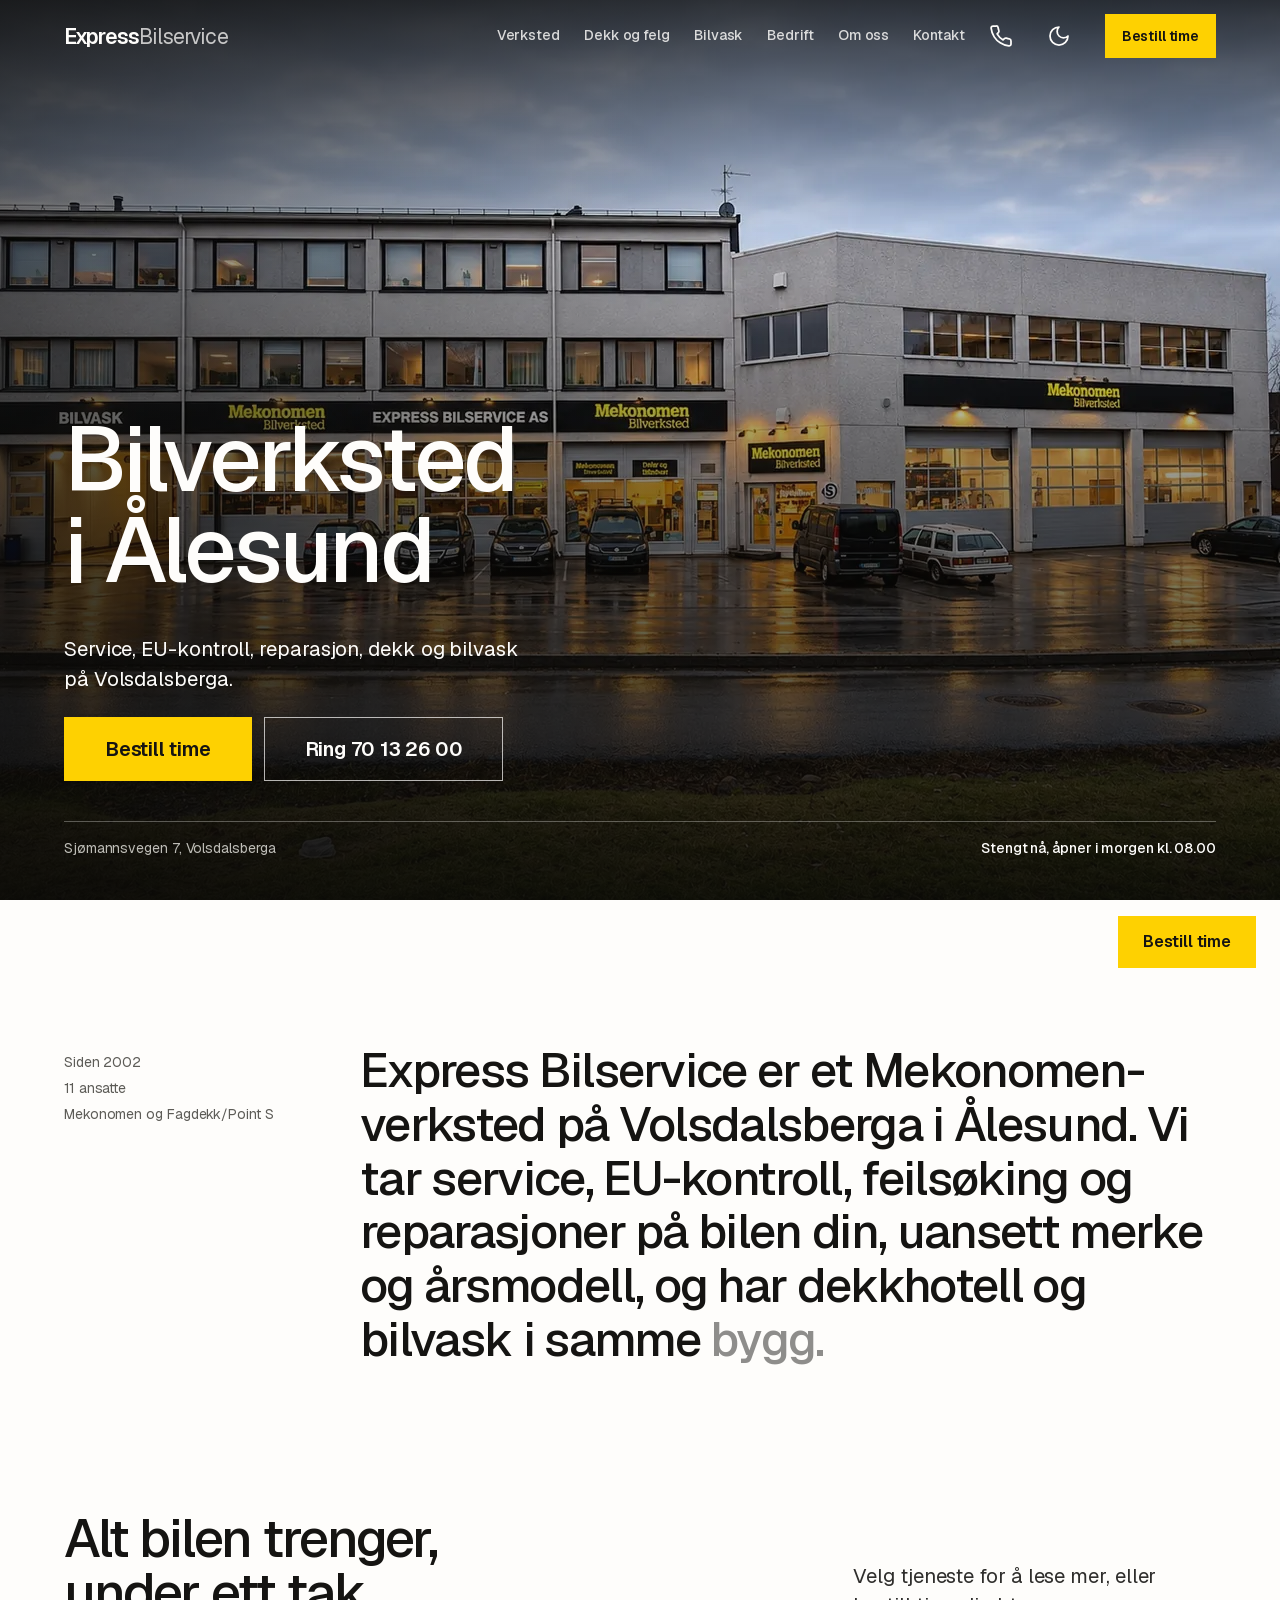
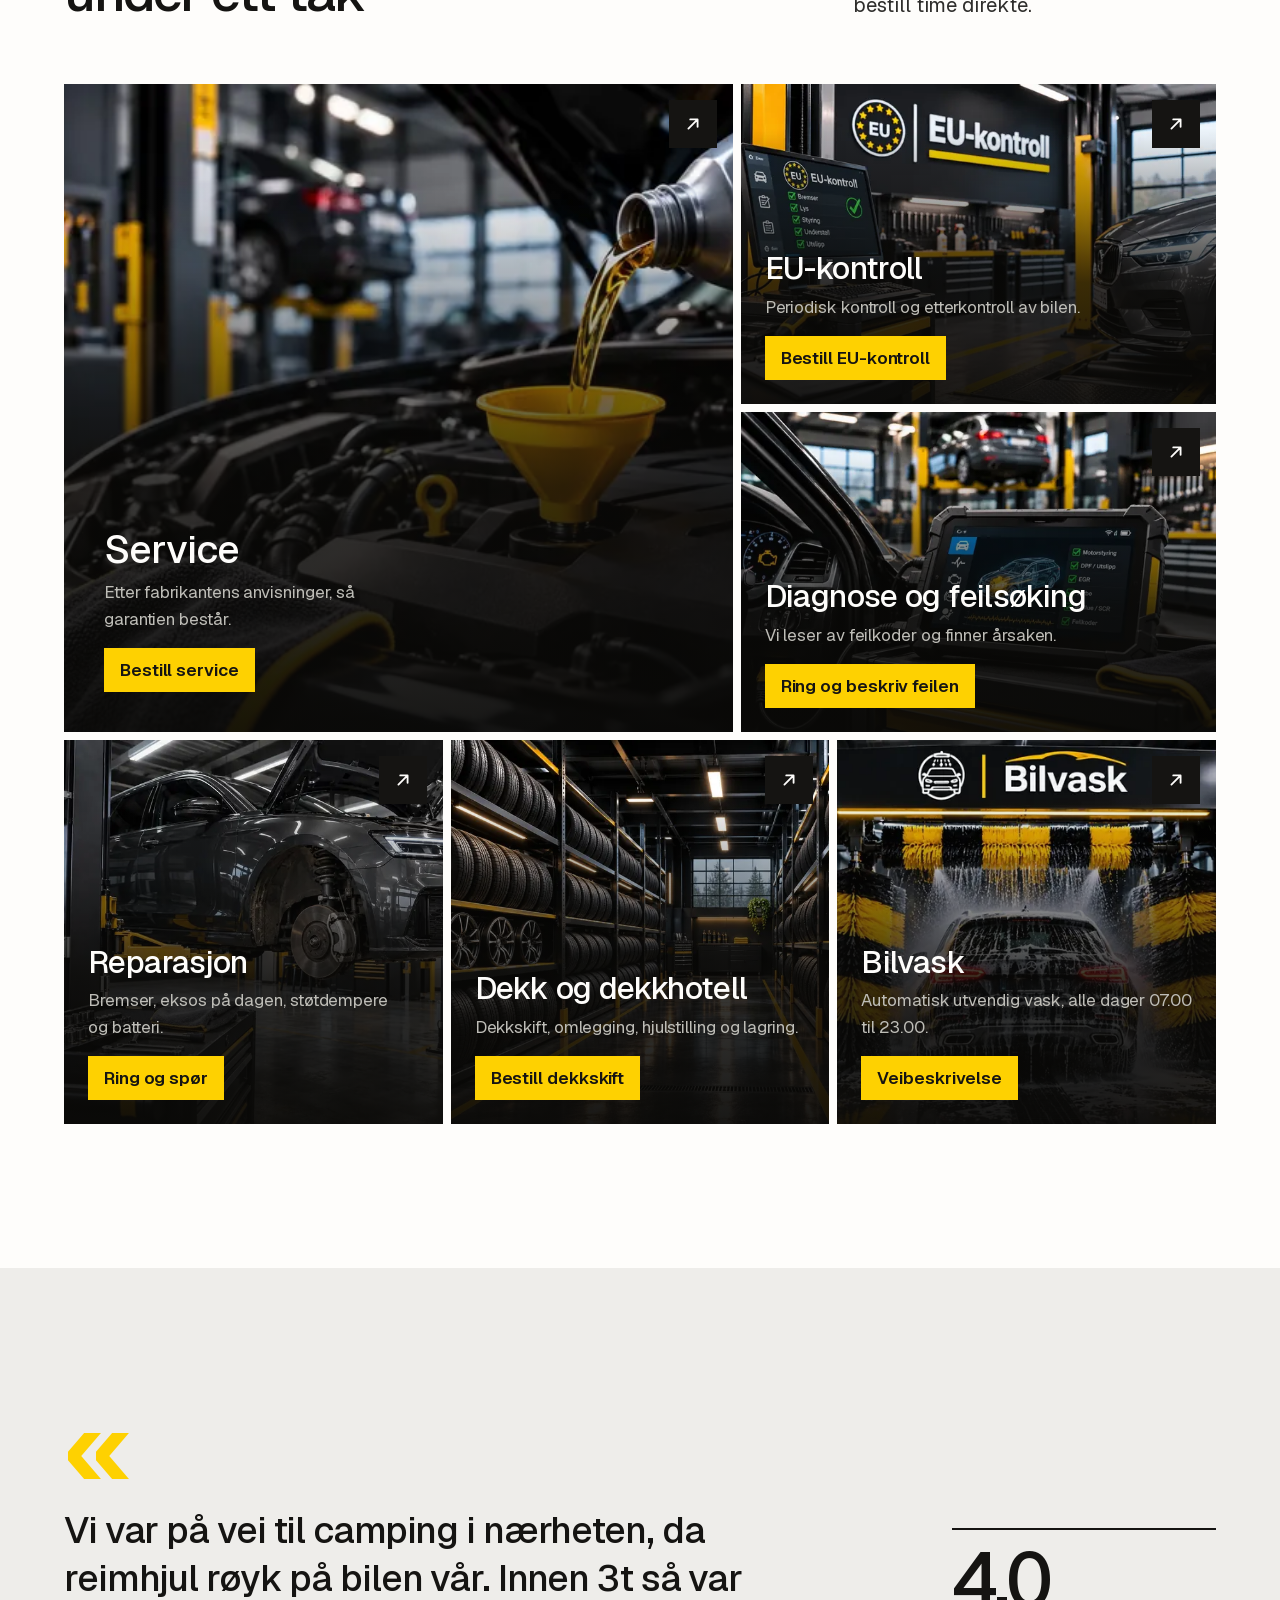
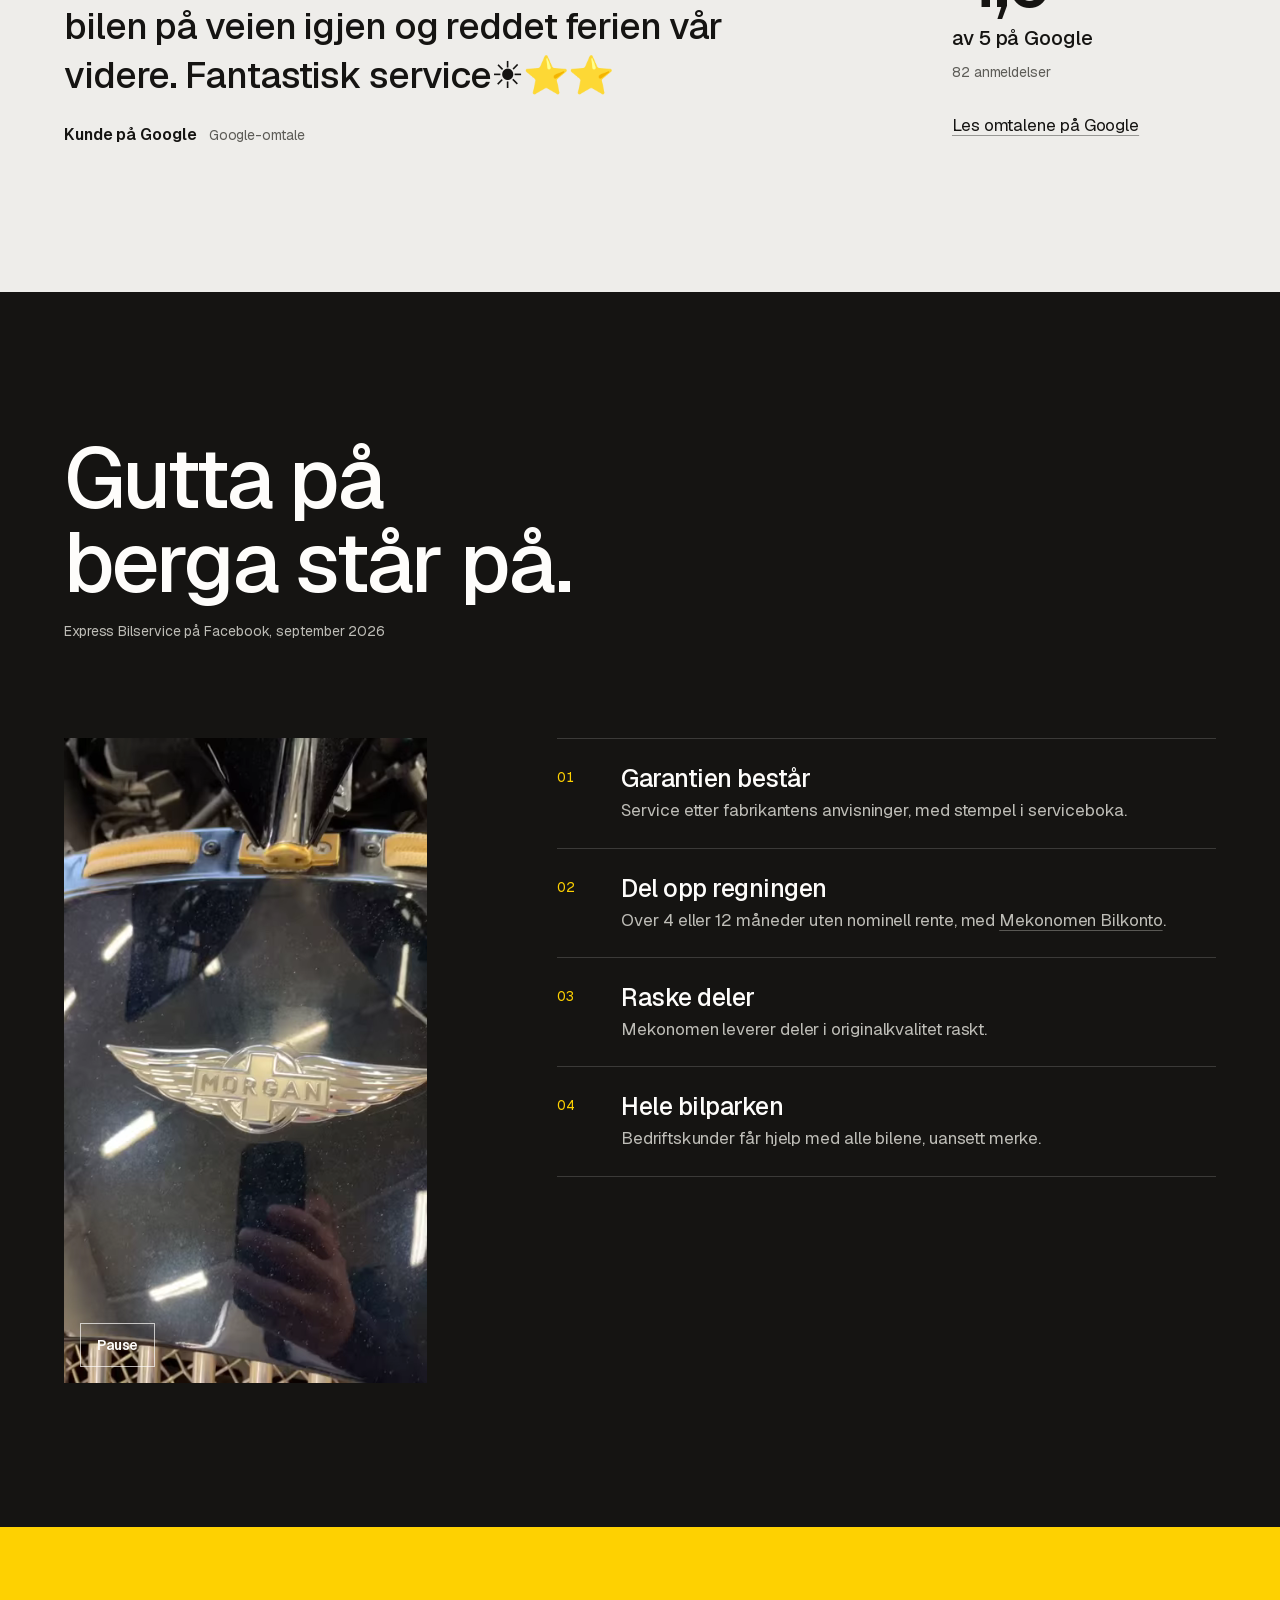
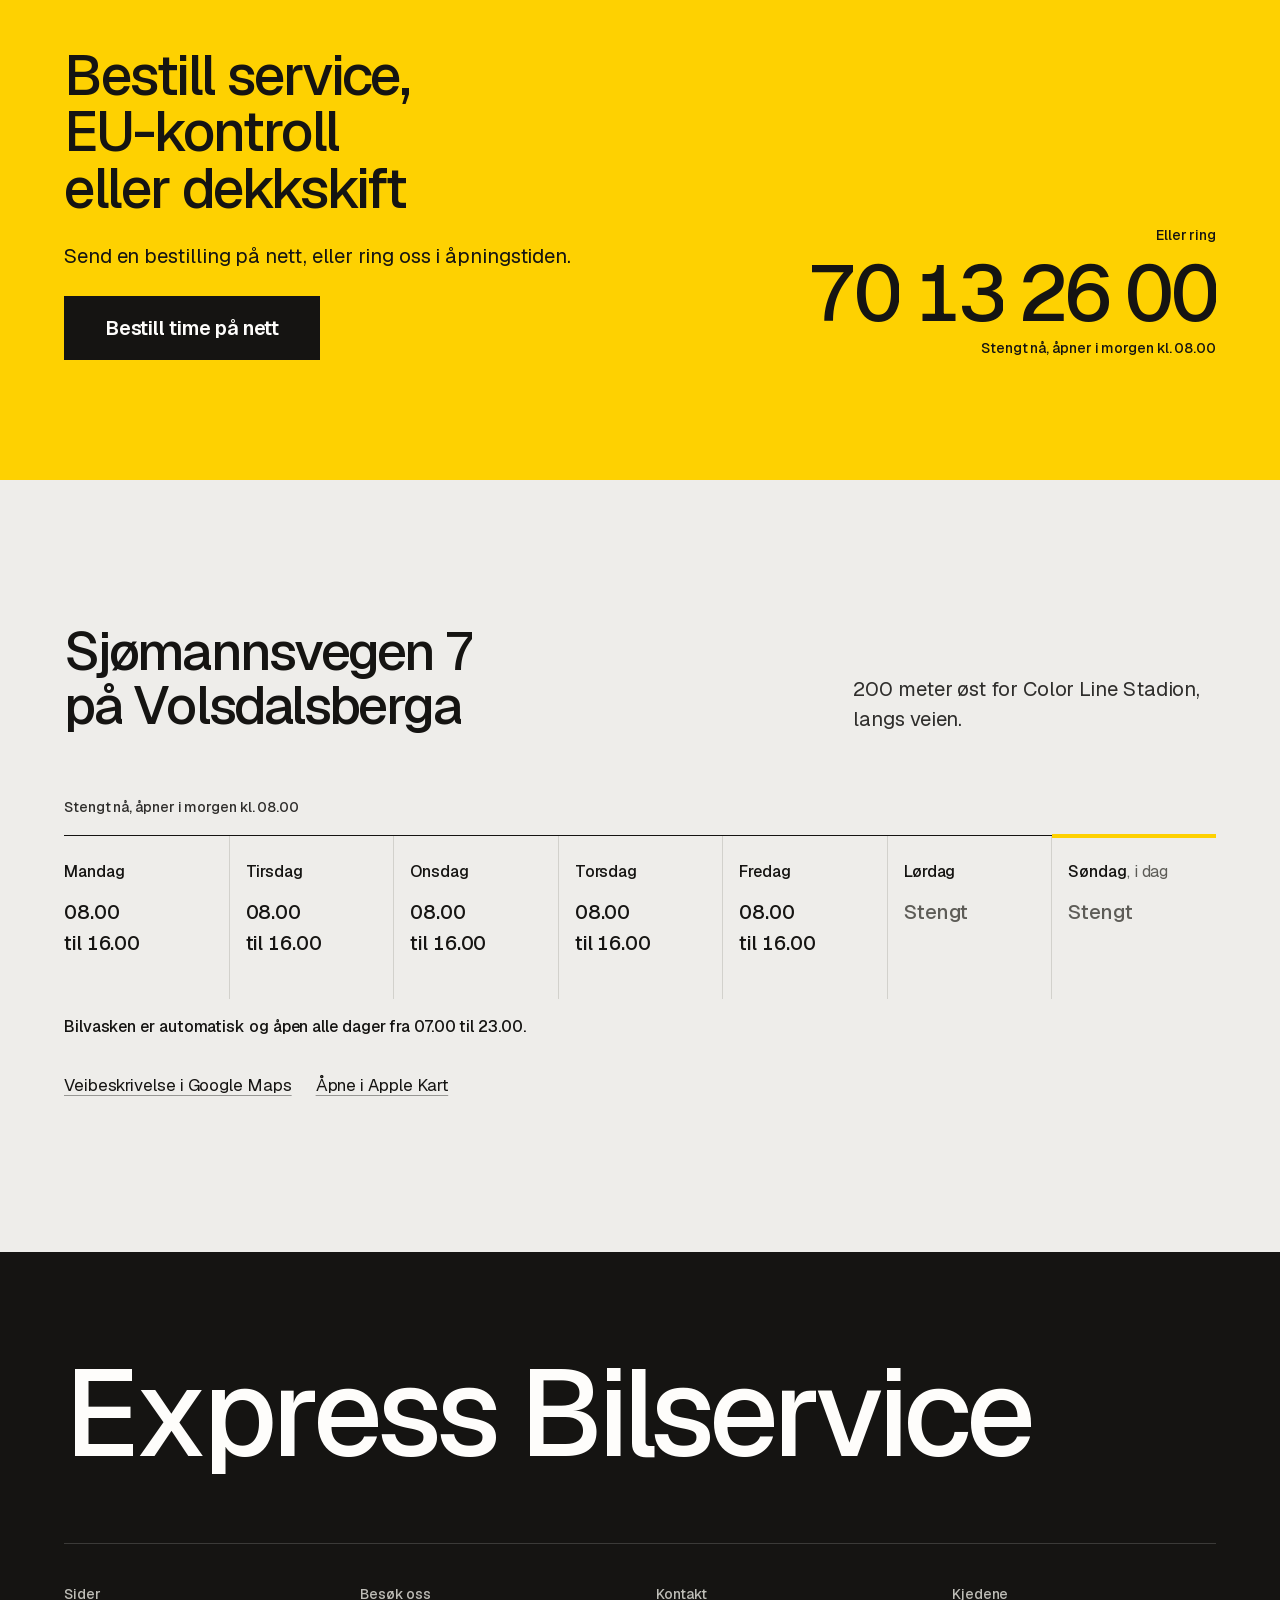
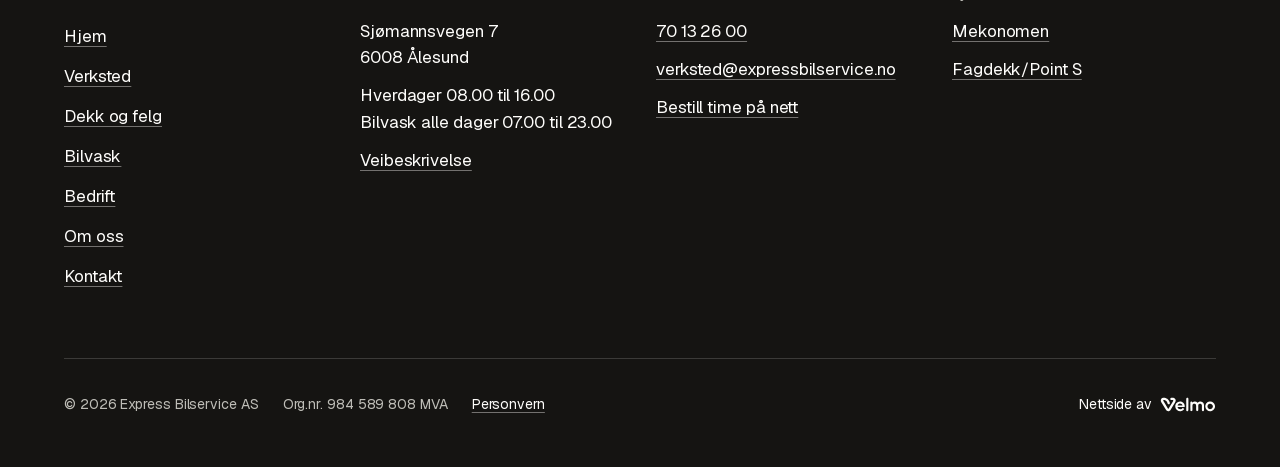
==== commit a4b848cb: "Oppdatert forhåndsvisning" ====
--- a/index.html
+++ b/index.html
@@ -4,7 +4,7 @@
   <meta charset="utf-8">
   <meta name="viewport" content="width=device-width, initial-scale=1, viewport-fit=cover">
   <title>Bilverksted og EU-kontroll i Ålesund | Express Bilservice</title>
-  <meta name="description" content="Mekonomen-verksted på Volsdalsberga i Ålesund: service, EU-kontroll, diagnose, reparasjon, dekkhotell og døgnåpen bilvask. Ring 70 13 26 00.">
+  <meta name="description" content="Mekonomen-verksted på Volsdalsberga i Ålesund: service, EU-kontroll, diagnose, reparasjon, dekkhotell og bilvask. Ring 70 13 26 00.">
   <link rel="canonical" href="https://www.expressbilservice.no/">
   <meta name="robots" content="noindex, nofollow">
   <meta name="theme-color" content="#141414">
@@ -18,7 +18,7 @@
   <meta property="og:locale" content="nb_NO">
   <meta property="og:site_name" content="Express Bilservice">
   <meta property="og:title" content="Bilverksted og EU-kontroll i Ålesund | Express Bilservice">
-  <meta property="og:description" content="Mekonomen-verksted på Volsdalsberga i Ålesund: service, EU-kontroll, diagnose, reparasjon, dekkhotell og døgnåpen bilvask. Ring 70 13 26 00.">
+  <meta property="og:description" content="Mekonomen-verksted på Volsdalsberga i Ålesund: service, EU-kontroll, diagnose, reparasjon, dekkhotell og bilvask. Ring 70 13 26 00.">
   <meta property="og:url" content="https://elieneama.github.io/express-bilservice-preview/">
   <meta property="og:image" content="https://elieneama.github.io/express-bilservice-preview/assets/brand/og-hjem.jpg">
   <meta property="og:image:type" content="image/jpeg">
@@ -36,7 +36,7 @@
   <link rel="stylesheet" href="assets/css/bundle.css?v=f4195edea4">
   <script>(function(){var r=document.documentElement;r.classList.add('js');try{var m=localStorage.getItem('ebs-mode');if(m==='dark'||m==='light')r.dataset.mode=m;}catch(e){}var s=false;try{s=!!document.referrer&&new URL(document.referrer).origin===location.origin;}catch(e){}if(!matchMedia('(prefers-reduced-motion: reduce)').matches)r.classList.add(s?'is-nav':'is-first');})();</script>
   <script>window.SITE = {"hours":[["08:00","16:00"],["08:00","16:00"],["08:00","16:00"],["08:00","16:00"],["08:00","16:00"],null,null]};</script>
-  <script type="application/ld+json">{"@context":"https://schema.org","@graph":[{"@type":["AutoRepair","TireShop"],"@id":"https://www.expressbilservice.no/#bedrift","name":"Express Bilservice","legalName":"Express Bilservice AS","url":"https://www.expressbilservice.no/","description":"Bilverksted, dekkhotell og bilvask på Volsdalsberga i Ålesund. Mekonomen-verksted og Fagdekk/Point S-verksted siden 2002.","telephone":"+47 70 13 26 00","email":"verksted@expressbilservice.no","image":["https://www.expressbilservice.no/assets/brand/og-hjem.jpg"],"address":{"@type":"PostalAddress","streetAddress":"Sjømannsvegen 7","postalCode":"6008","addressLocality":"Ålesund","addressRegion":"Møre og Romsdal","addressCountry":"NO"},"geo":{"@type":"GeoCoordinates","latitude":62.46956,"longitude":6.19339},"hasMap":"https://www.google.com/maps/search/?api=1&query=Express%20Bilservice%20AS%2C%20Sj%C3%B8mannsvegen%207%2C%206008%20%C3%85lesund","openingHoursSpecification":[{"@type":"OpeningHoursSpecification","dayOfWeek":["Monday","Tuesday","Wednesday","Thursday","Friday"],"opens":"08:00","closes":"16:00"}],"department":[{"@type":"AutoWash","@id":"https://www.expressbilservice.no/bilvask/#bilvask","name":"Express Bilservice bilvask","description":"Automatisk bilvask, åpen hele døgnet, alle dager.","url":"https://www.expressbilservice.no/bilvask/","image":"https://www.expressbilservice.no/assets/brand/og-bilvask.jpg","telephone":"+47 70 13 26 00","address":{"@type":"PostalAddress","streetAddress":"Sjømannsvegen 7","postalCode":"6008","addressLocality":"Ålesund","addressRegion":"Møre og Romsdal","addressCountry":"NO"},"openingHoursSpecification":[{"@type":"OpeningHoursSpecification","dayOfWeek":["Monday","Tuesday","Wednesday","Thursday","Friday","Saturday","Sunday"],"opens":"00:00","closes":"23:59"}]}],"foundingDate":"2002","numberOfEmployees":{"@type":"QuantitativeValue","value":11},"vatID":"NO984589808MVA","identifier":{"@type":"PropertyValue","propertyID":"Organisasjonsnummer","value":"984589808"},"areaServed":[{"@type":"City","name":"Ålesund"},{"@type":"AdministrativeArea","name":"Sunnmøre"}],"memberOf":[{"@type":"Organization","name":"Mekonomen","url":"https://www.mekonomen.no/"},{"@type":"Organization","name":"Fagdekk / Point S","url":"https://www.point-s.no/"}],"sameAs":["https://www.mekonomen.no/bilverksteder/alesund/express-bilservice-as","https://www.point-s.no/dekk-verksted-naer-meg/alesund/express-bilservice","https://www.facebook.com/expressbilservice/","https://virksomhet.brreg.no/nb/oppslag/enheter/984589808"],"logo":"https://www.expressbilservice.no/icon-512.png?v=e9861fc3","knowsAbout":["Bilservice etter fabrikantens anvisninger","EU-kontroll","Diagnose og feilsøking","Reparasjon","Oljeskift","Bremser","Eksosanlegg","Støtdempere","Bilbatteri","Småreparasjoner","Feriesjekk og servicekontroll","Dekkhotell","Dekkskift","Dekkomlegging og avbalansering","Dekkreparasjon","Hjulstilling","Salg av dekk og felg","Bilvask","Automatisk bilvask, utvendig, hele døgnet","Verksted for bedrifter og bilpark"],"potentialAction":{"@type":"ReserveAction","name":"Bestill verkstedtime","target":{"@type":"EntryPoint","urlTemplate":"https://www.expressbilservice.no/bestill/","actionPlatform":["http://schema.org/DesktopWebPlatform","http://schema.org/MobileWebPlatform"]}},"hasOfferCatalog":{"@type":"OfferCatalog","name":"Tjenester","itemListElement":[{"@type":"Offer","itemOffered":{"@type":"Service","name":"Bilservice etter fabrikantens anvisninger"}},{"@type":"Offer","itemOffered":{"@type":"Service","name":"EU-kontroll"}},{"@type":"Offer","itemOffered":{"@type":"Service","name":"Diagnose og feilsøking"}},{"@type":"Offer","itemOffered":{"@type":"Service","name":"Reparasjon"}},{"@type":"Offer","itemOffered":{"@type":"Service","name":"Oljeskift"}},{"@type":"Offer","itemOffered":{"@type":"Service","name":"Bremser"}},{"@type":"Offer","itemOffered":{"@type":"Service","name":"Eksosanlegg"}},{"@type":"Offer","itemOffered":{"@type":"Service","name":"Støtdempere"}},{"@type":"Offer","itemOffered":{"@type":"Service","name":"Bilbatteri"}},{"@type":"Offer","itemOffered":{"@type":"Service","name":"Småreparasjoner"}},{"@type":"Offer","itemOffered":{"@type":"Service","name":"Feriesjekk og servicekontroll"}},{"@type":"Offer","itemOffered":{"@type":"Service","name":"Dekkhotell"}},{"@type":"Offer","itemOffered":{"@type":"Service","name":"Dekkskift"}},{"@type":"Offer","itemOffered":{"@type":"Service","name":"Dekkomlegging og avbalansering"}},{"@type":"Offer","itemOffered":{"@type":"Service","name":"Dekkreparasjon"}},{"@type":"Offer","itemOffered":{"@type":"Service","name":"Hjulstilling"}},{"@type":"Offer","itemOffered":{"@type":"Service","name":"Salg av dekk og felg"}},{"@type":"Offer","itemOffered":{"@type":"Service","name":"Bilvask"}},{"@type":"Offer","itemOffered":{"@type":"Service","name":"Automatisk bilvask, utvendig, hele døgnet"}},{"@type":"Offer","itemOffered":{"@type":"Service","name":"Verksted for bedrifter og bilpark"}}]}},{"@type":"WebSite","@id":"https://www.expressbilservice.no/#nettsted","url":"https://www.expressbilservice.no/","name":"Express Bilservice","inLanguage":"nb-NO","publisher":{"@id":"https://www.expressbilservice.no/#bedrift"}},{"@type":"WebPage","@id":"https://www.expressbilservice.no/#side","url":"https://www.expressbilservice.no/","name":"Bilverksted og EU-kontroll i Ålesund | Express Bilservice","description":"Mekonomen-verksted på Volsdalsberga i Ålesund: service, EU-kontroll, diagnose, reparasjon, dekkhotell og døgnåpen bilvask. Ring 70 13 26 00.","inLanguage":"nb-NO","isPartOf":{"@id":"https://www.expressbilservice.no/#nettsted"},"about":{"@id":"https://www.expressbilservice.no/#bedrift"},"breadcrumb":{"@type":"BreadcrumbList","itemListElement":[{"@type":"ListItem","position":1,"name":"Hjem","item":"https://www.expressbilservice.no/"}]},"primaryImageOfPage":"https://www.expressbilservice.no/assets/brand/og-hjem.jpg"}]}</script>
+  <script type="application/ld+json">{"@context":"https://schema.org","@graph":[{"@type":["AutoRepair","TireShop"],"@id":"https://www.expressbilservice.no/#bedrift","name":"Express Bilservice","legalName":"Express Bilservice AS","url":"https://www.expressbilservice.no/","description":"Bilverksted, dekkhotell og bilvask på Volsdalsberga i Ålesund. Mekonomen-verksted og Fagdekk/Point S-verksted siden 2002.","telephone":"+47 70 13 26 00","email":"verksted@expressbilservice.no","image":["https://www.expressbilservice.no/assets/brand/og-hjem.jpg"],"address":{"@type":"PostalAddress","streetAddress":"Sjømannsvegen 7","postalCode":"6008","addressLocality":"Ålesund","addressRegion":"Møre og Romsdal","addressCountry":"NO"},"geo":{"@type":"GeoCoordinates","latitude":62.46956,"longitude":6.19339},"hasMap":"https://www.google.com/maps/search/?api=1&query=Express%20Bilservice%20AS%2C%20Sj%C3%B8mannsvegen%207%2C%206008%20%C3%85lesund","openingHoursSpecification":[{"@type":"OpeningHoursSpecification","dayOfWeek":["Monday","Tuesday","Wednesday","Thursday","Friday"],"opens":"08:00","closes":"16:00"}],"department":[{"@type":"AutoWash","@id":"https://www.expressbilservice.no/bilvask/#bilvask","name":"Express Bilservice bilvask","description":"Automatisk bilvask, åpen alle dager fra 07.00 til 23.00.","url":"https://www.expressbilservice.no/bilvask/","image":"https://www.expressbilservice.no/assets/brand/og-bilvask.jpg","telephone":"+47 70 13 26 00","address":{"@type":"PostalAddress","streetAddress":"Sjømannsvegen 7","postalCode":"6008","addressLocality":"Ålesund","addressRegion":"Møre og Romsdal","addressCountry":"NO"},"openingHoursSpecification":[{"@type":"OpeningHoursSpecification","dayOfWeek":["Monday","Tuesday","Wednesday","Thursday","Friday","Saturday","Sunday"],"opens":"07:00","closes":"23:00"}]}],"foundingDate":"2002","numberOfEmployees":{"@type":"QuantitativeValue","value":11},"vatID":"NO984589808MVA","identifier":{"@type":"PropertyValue","propertyID":"Organisasjonsnummer","value":"984589808"},"areaServed":[{"@type":"City","name":"Ålesund"},{"@type":"AdministrativeArea","name":"Sunnmøre"}],"memberOf":[{"@type":"Organization","name":"Mekonomen","url":"https://www.mekonomen.no/"},{"@type":"Organization","name":"Fagdekk / Point S","url":"https://www.point-s.no/"}],"sameAs":["https://www.mekonomen.no/bilverksteder/alesund/express-bilservice-as","https://www.point-s.no/dekk-verksted-naer-meg/alesund/express-bilservice","https://www.facebook.com/expressbilservice/","https://virksomhet.brreg.no/nb/oppslag/enheter/984589808"],"logo":"https://www.expressbilservice.no/icon-512.png?v=e9861fc3","knowsAbout":["Bilservice etter fabrikantens anvisninger","EU-kontroll","Diagnose og feilsøking","Reparasjon","Oljeskift","Bremser","Eksosanlegg","Støtdempere","Bilbatteri","Småreparasjoner","Feriesjekk og servicekontroll","Dekkhotell","Dekkskift","Dekkomlegging og avbalansering","Dekkreparasjon","Hjulstilling","Salg av dekk og felg","Bilvask","Automatisk utvendig bilvask","Verksted for bedrifter og bilpark"],"potentialAction":{"@type":"ReserveAction","name":"Bestill verkstedtime","target":{"@type":"EntryPoint","urlTemplate":"https://www.expressbilservice.no/bestill/","actionPlatform":["http://schema.org/DesktopWebPlatform","http://schema.org/MobileWebPlatform"]}},"hasOfferCatalog":{"@type":"OfferCatalog","name":"Tjenester","itemListElement":[{"@type":"Offer","itemOffered":{"@type":"Service","name":"Bilservice etter fabrikantens anvisninger"}},{"@type":"Offer","itemOffered":{"@type":"Service","name":"EU-kontroll"}},{"@type":"Offer","itemOffered":{"@type":"Service","name":"Diagnose og feilsøking"}},{"@type":"Offer","itemOffered":{"@type":"Service","name":"Reparasjon"}},{"@type":"Offer","itemOffered":{"@type":"Service","name":"Oljeskift"}},{"@type":"Offer","itemOffered":{"@type":"Service","name":"Bremser"}},{"@type":"Offer","itemOffered":{"@type":"Service","name":"Eksosanlegg"}},{"@type":"Offer","itemOffered":{"@type":"Service","name":"Støtdempere"}},{"@type":"Offer","itemOffered":{"@type":"Service","name":"Bilbatteri"}},{"@type":"Offer","itemOffered":{"@type":"Service","name":"Småreparasjoner"}},{"@type":"Offer","itemOffered":{"@type":"Service","name":"Feriesjekk og servicekontroll"}},{"@type":"Offer","itemOffered":{"@type":"Service","name":"Dekkhotell"}},{"@type":"Offer","itemOffered":{"@type":"Service","name":"Dekkskift"}},{"@type":"Offer","itemOffered":{"@type":"Service","name":"Dekkomlegging og avbalansering"}},{"@type":"Offer","itemOffered":{"@type":"Service","name":"Dekkreparasjon"}},{"@type":"Offer","itemOffered":{"@type":"Service","name":"Hjulstilling"}},{"@type":"Offer","itemOffered":{"@type":"Service","name":"Salg av dekk og felg"}},{"@type":"Offer","itemOffered":{"@type":"Service","name":"Bilvask"}},{"@type":"Offer","itemOffered":{"@type":"Service","name":"Automatisk utvendig bilvask"}},{"@type":"Offer","itemOffered":{"@type":"Service","name":"Verksted for bedrifter og bilpark"}}]}},{"@type":"WebSite","@id":"https://www.expressbilservice.no/#nettsted","url":"https://www.expressbilservice.no/","name":"Express Bilservice","inLanguage":"nb-NO","publisher":{"@id":"https://www.expressbilservice.no/#bedrift"}},{"@type":"WebPage","@id":"https://www.expressbilservice.no/#side","url":"https://www.expressbilservice.no/","name":"Bilverksted og EU-kontroll i Ålesund | Express Bilservice","description":"Mekonomen-verksted på Volsdalsberga i Ålesund: service, EU-kontroll, diagnose, reparasjon, dekkhotell og bilvask. Ring 70 13 26 00.","inLanguage":"nb-NO","isPartOf":{"@id":"https://www.expressbilservice.no/#nettsted"},"about":{"@id":"https://www.expressbilservice.no/#bedrift"},"breadcrumb":{"@type":"BreadcrumbList","itemListElement":[{"@type":"ListItem","position":1,"name":"Hjem","item":"https://www.expressbilservice.no/"}]},"primaryImageOfPage":"https://www.expressbilservice.no/assets/brand/og-hjem.jpg"}]}</script>
 </head>
 <body>
   <a class="skip" href="#main">Hopp til innholdet</a>
@@ -163,7 +163,7 @@
             <figure class="frame svc__frame" data-slot="kort-bilvask" data-alt="Eget bilde for bilvask"><img src="assets/img/bilvask-1600.webp?v=711da6ae" srcset="assets/img/bilvask-800.webp?v=c2183291 800w, assets/img/bilvask-1200.webp?v=fe0dc837 1200w, assets/img/bilvask-1600.webp?v=711da6ae 1600w, assets/img/bilvask-1672.webp?v=7c8f25cf 1672w" sizes="(min-width: 60rem) 40vw, (min-width: 40rem) 50vw, 100vw" width="1672" height="941" alt="Automatisk bilvaskemaskin med gule og sorte børster rundt en bil i skum" loading="lazy" fetchpriority="low" decoding="async" style="object-position: 50% 28%"></figure>
             <div class="svc__body">
               <h3 class="svc__t"><a href="./bilvask/">Bilvask</a></h3>
-              <p class="svc__l">Automatisk utvendig vask, åpen hele døgnet.</p>
+              <p class="svc__l">Automatisk utvendig vask, alle dager 07.00 til 23.00.</p>
               <a class="svc__book" href="https://www.google.com/maps/search/?api=1&query=Express%20Bilservice%20AS%2C%20Sj%C3%B8mannsvegen%207%2C%206008%20%C3%85lesund">Veibeskrivelse</a>
             </div>
             <span class="svc__go" aria-hidden="true"><svg viewBox="0 0 24 24" focusable="false"><path d="M7 17 17 7M9 7h8v8"/></svg></span>
@@ -205,8 +205,7 @@
           </figure>
           <ol class="reasons" data-stagger>
             <li><h3>Garantien består</h3><p>Service etter fabrikantens anvisninger, med stempel i serviceboka.</p></li>
-            <li><h3>Ett år assistanse</h3><p>Følger med ved service: punktering, tom tank eller motorhavari.</p></li>
-            <li><h3>Del opp regningen</h3><p>Over 4 eller 12 måneder, uten nominell rente.</p></li>
+            <li><h3>Del opp regningen</h3><p>Over 4 eller 12 måneder uten nominell rente, med <a class="link" href="https://www.mekonomen.no/hvorfor-velge-mekonomen/bilkonto">Mekonomen Bilkonto</a>.</p></li>
             <li><h3>Raske deler</h3><p>Mekonomen leverer deler i originalkvalitet raskt.</p></li>
             <li><h3>Hele bilparken</h3><p>Bedriftskunder får hjelp med alle bilene, uansett merke.</p></li>
           </ol>
@@ -237,7 +236,7 @@
         </div>
         <p class="status" data-status role="status" hidden></p>
         <dl class="week" data-hours aria-label="Åpningstider for verkstedet"><div><dt>Mandag</dt><dd><span>08.00</span> <span>til 16.00</span></dd></div><div><dt>Tirsdag</dt><dd><span>08.00</span> <span>til 16.00</span></dd></div><div><dt>Onsdag</dt><dd><span>08.00</span> <span>til 16.00</span></dd></div><div><dt>Torsdag</dt><dd><span>08.00</span> <span>til 16.00</span></dd></div><div><dt>Fredag</dt><dd><span>08.00</span> <span>til 16.00</span></dd></div><div class="is-closed"><dt>Lørdag</dt><dd>Stengt</dd></div><div class="is-closed"><dt>Søndag</dt><dd>Stengt</dd></div></dl>
-        <p class="visit__wash">Bilvasken er automatisk og åpen hele døgnet, alle dager.</p>
+        <p class="visit__wash">Bilvasken er automatisk og åpen alle dager fra 07.00 til 23.00.</p>
         <p class="visit__links"><a class="link" href="https://www.google.com/maps/search/?api=1&query=Express%20Bilservice%20AS%2C%20Sj%C3%B8mannsvegen%207%2C%206008%20%C3%85lesund">Veibeskrivelse i Google Maps</a><a class="link" href="https://maps.apple.com/?q=Express%20Bilservice&address=Sj%C3%B8mannsvegen%207%2C%206008%20%C3%85lesund&ll=62.46956,6.19339">Åpne i Apple Kart</a></p>
         
       </div>
@@ -262,7 +261,7 @@
         <div>
           <p class="foot__h">Besøk oss</p>
           <p>Sjømannsvegen 7<br>6008 Ålesund</p>
-          <p>Hverdager 08.00 til 16.00<br>Bilvask hele døgnet, alle dager</p>
+          <p>Hverdager 08.00 til 16.00<br>Bilvask alle dager 07.00 til 23.00</p>
           <p><a class="link" href="https://www.google.com/maps/search/?api=1&query=Express%20Bilservice%20AS%2C%20Sj%C3%B8mannsvegen%207%2C%206008%20%C3%85lesund">Veibeskrivelse</a></p>
         </div>
         <div>
